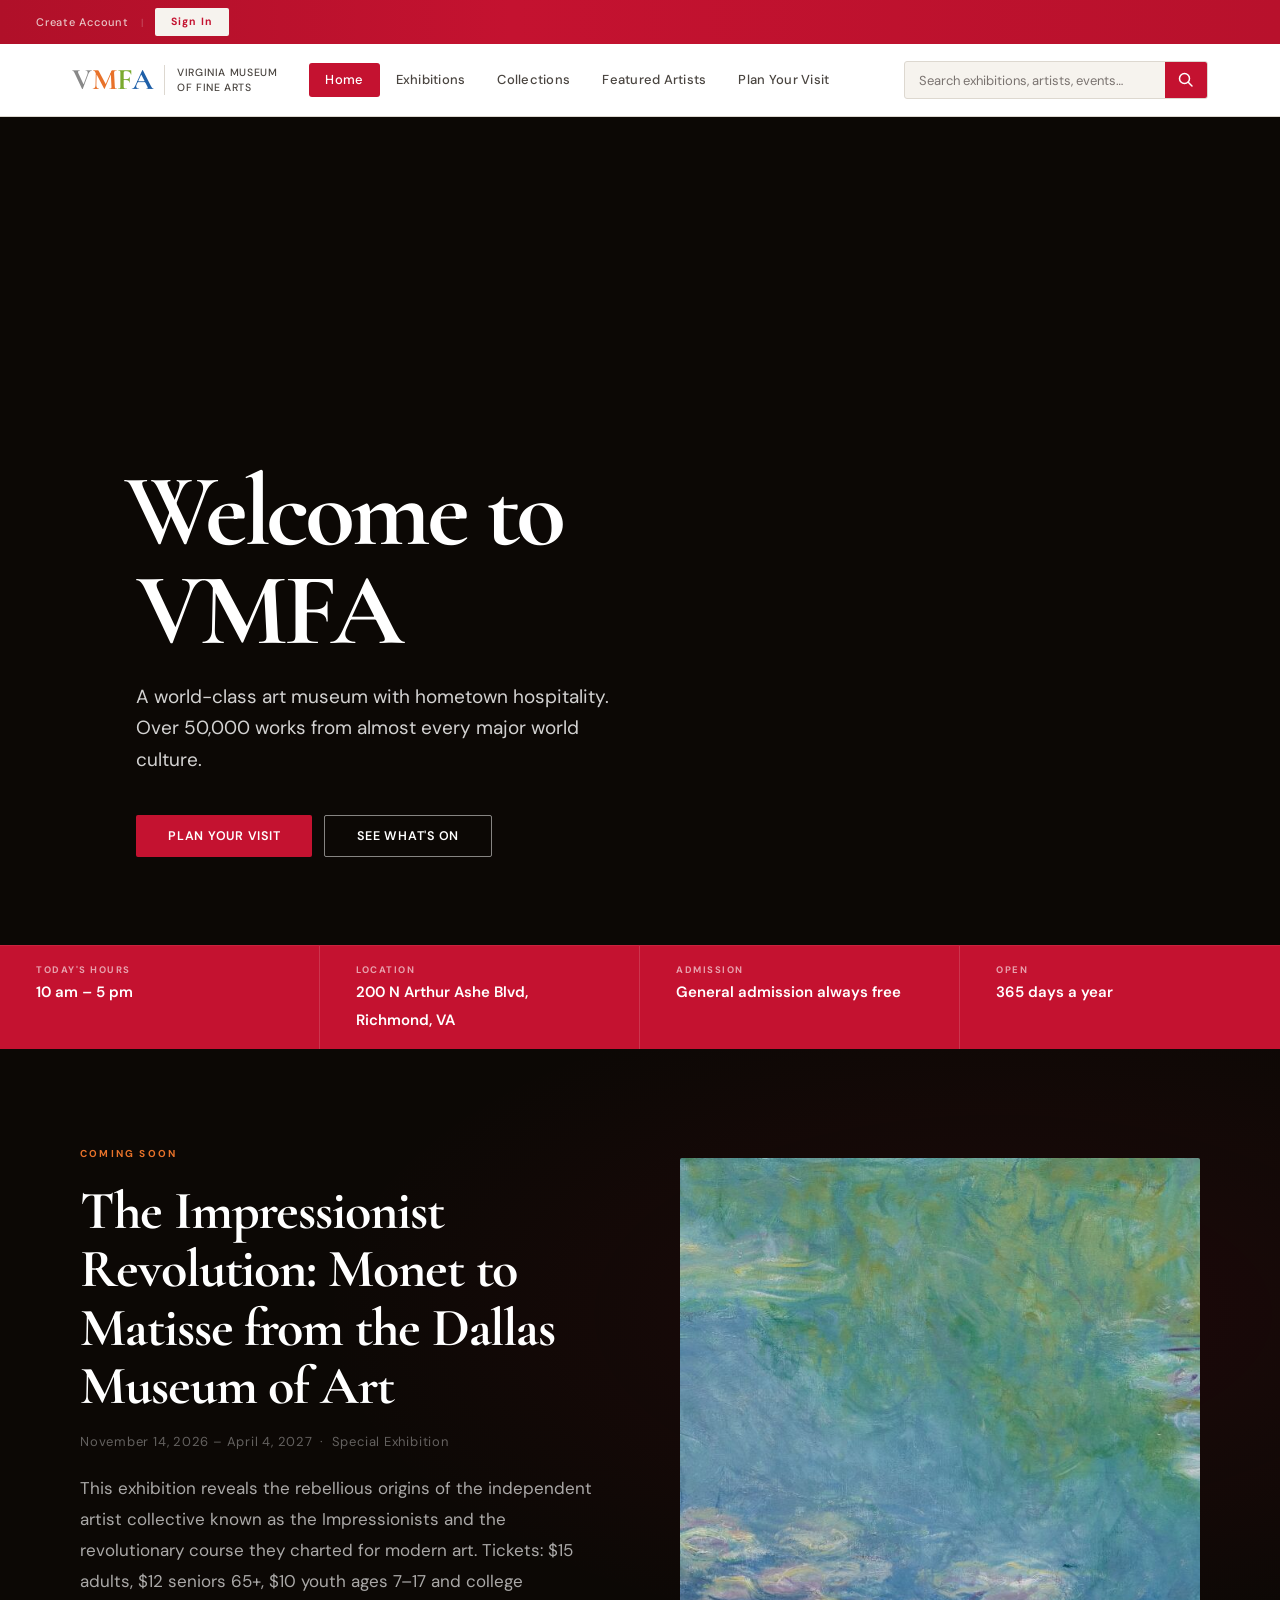
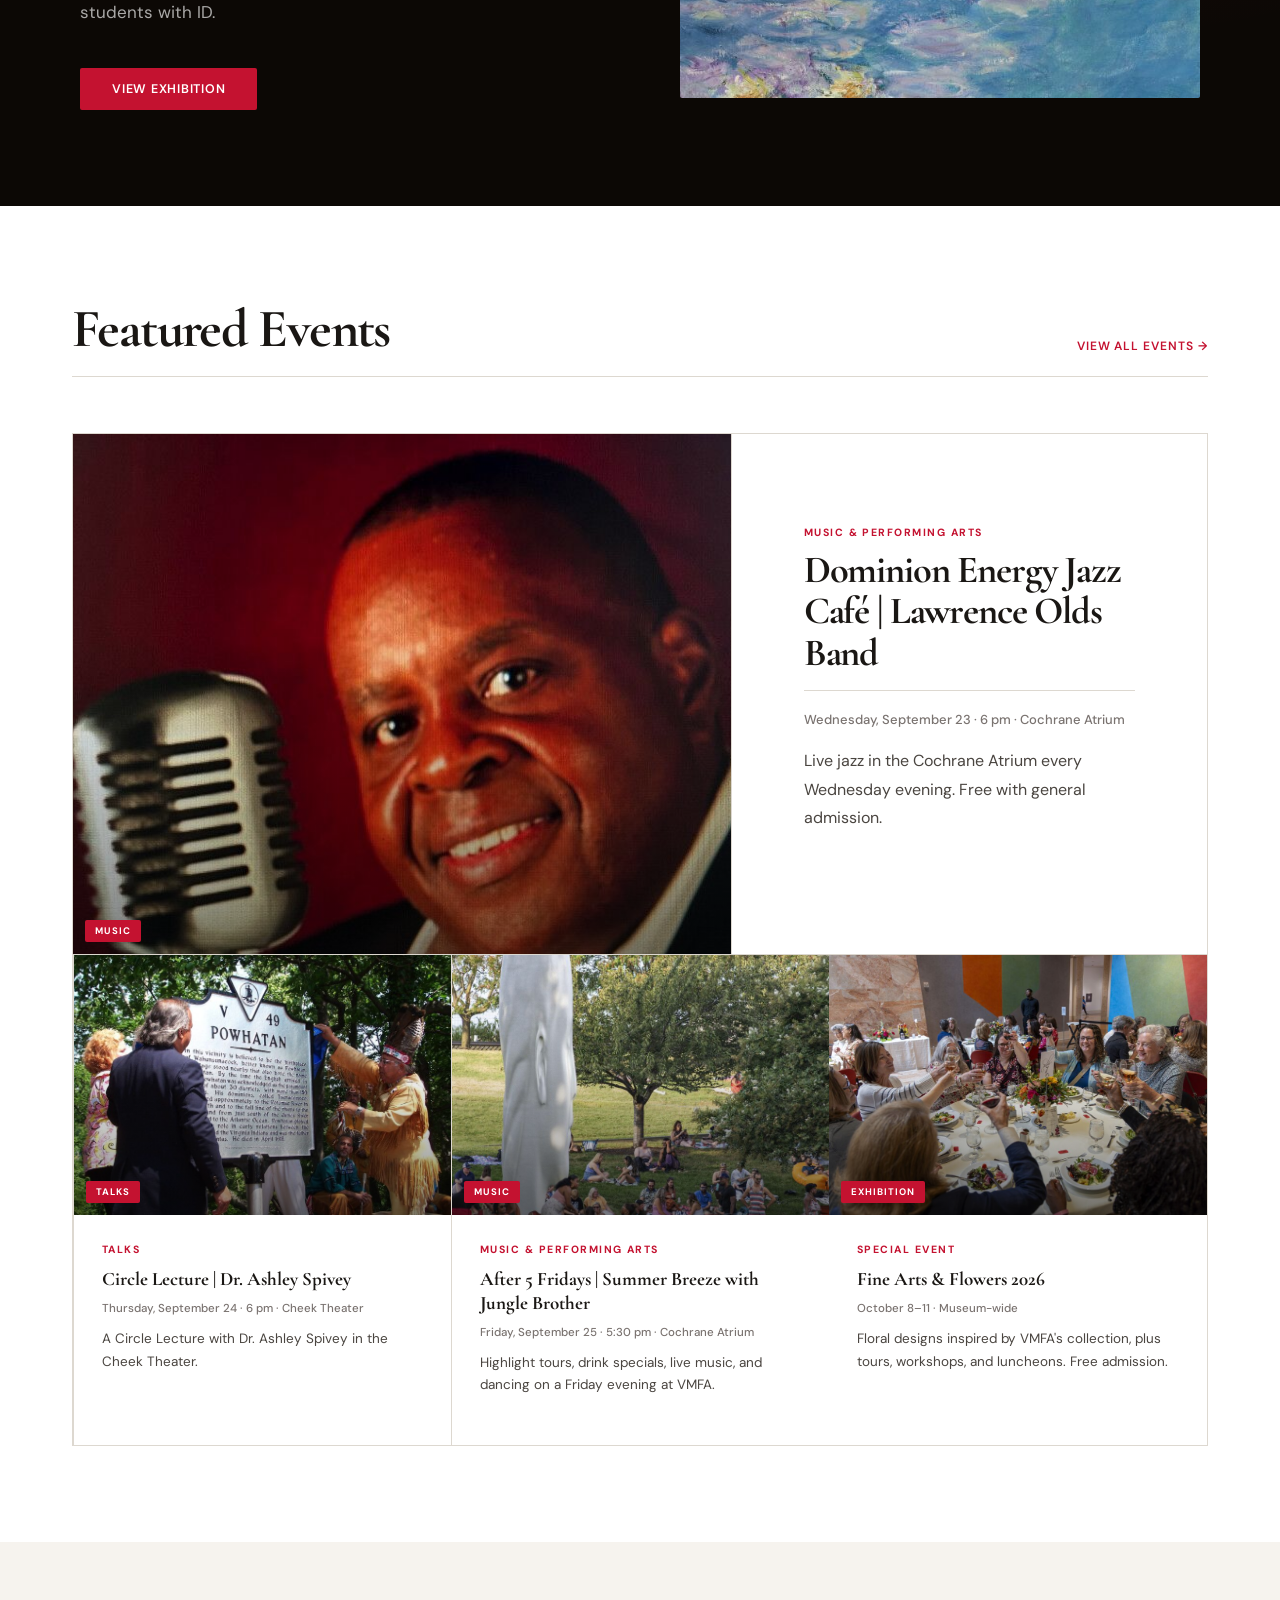
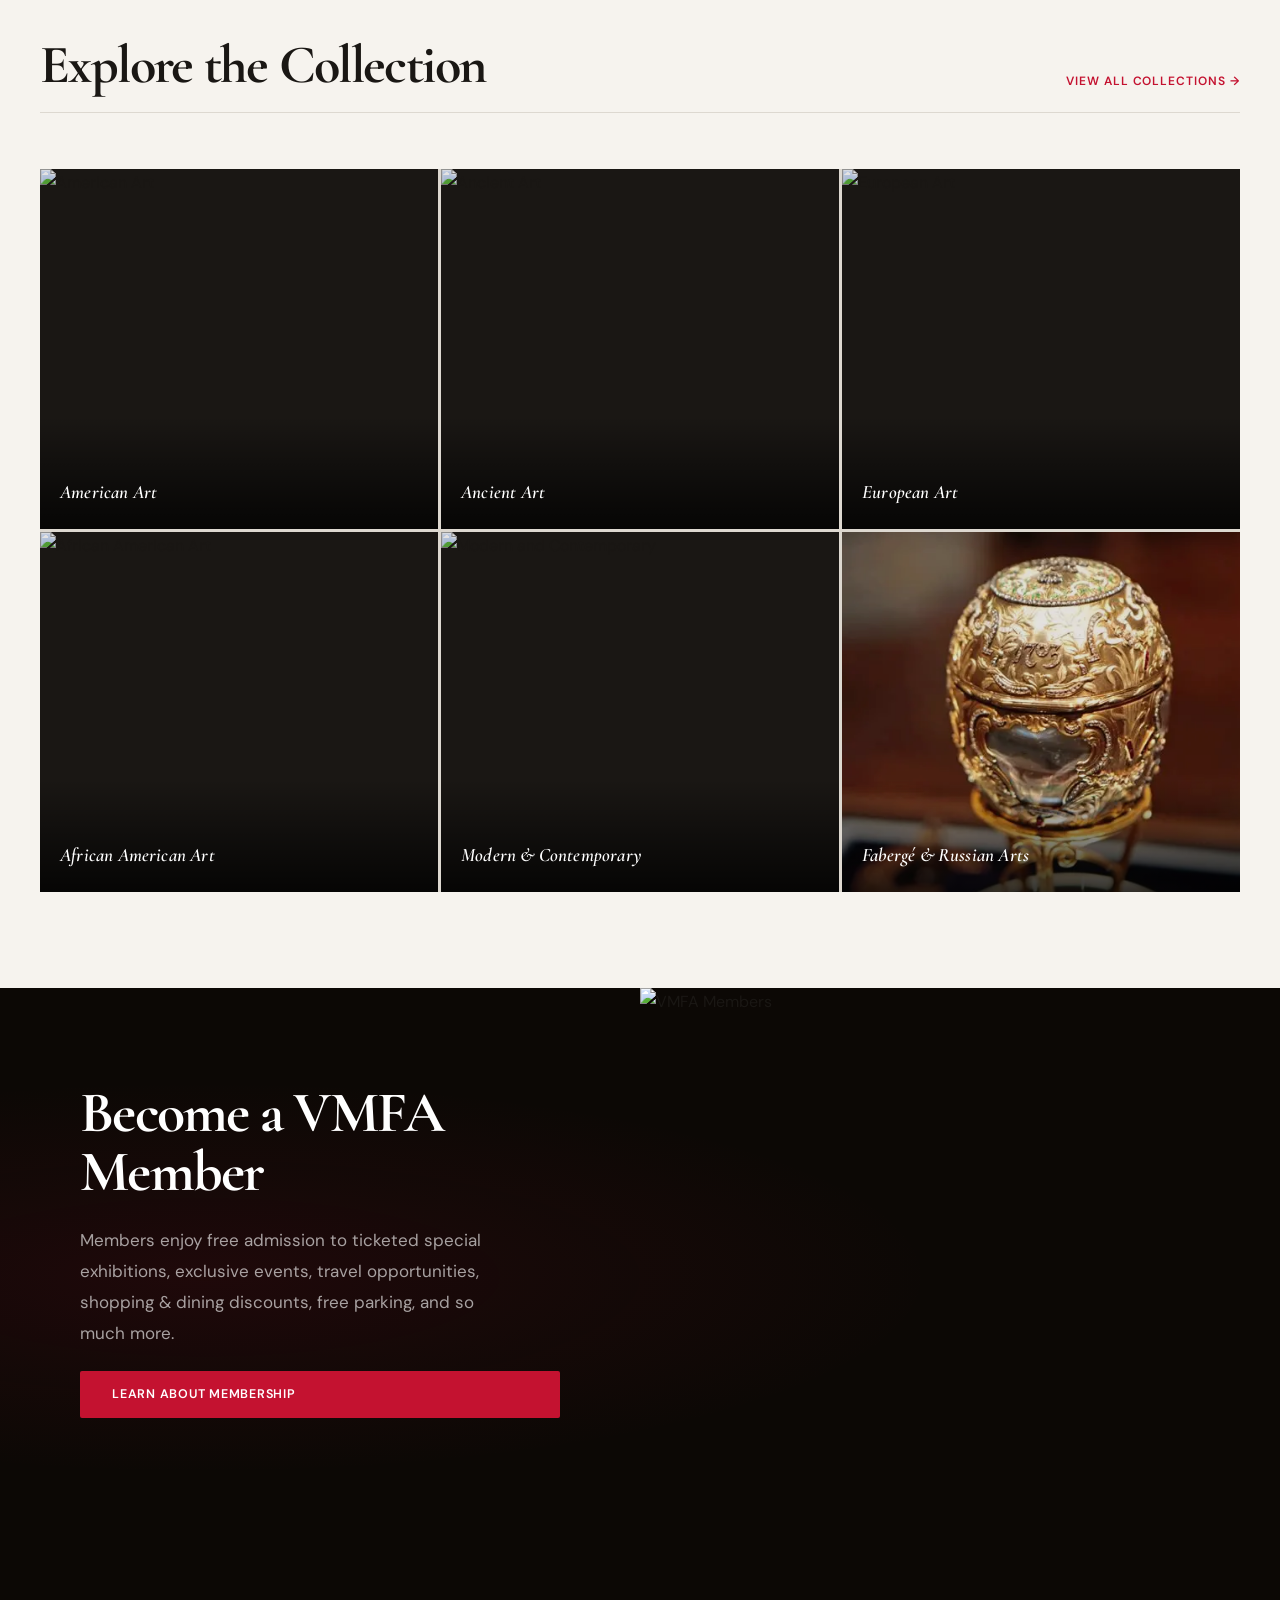
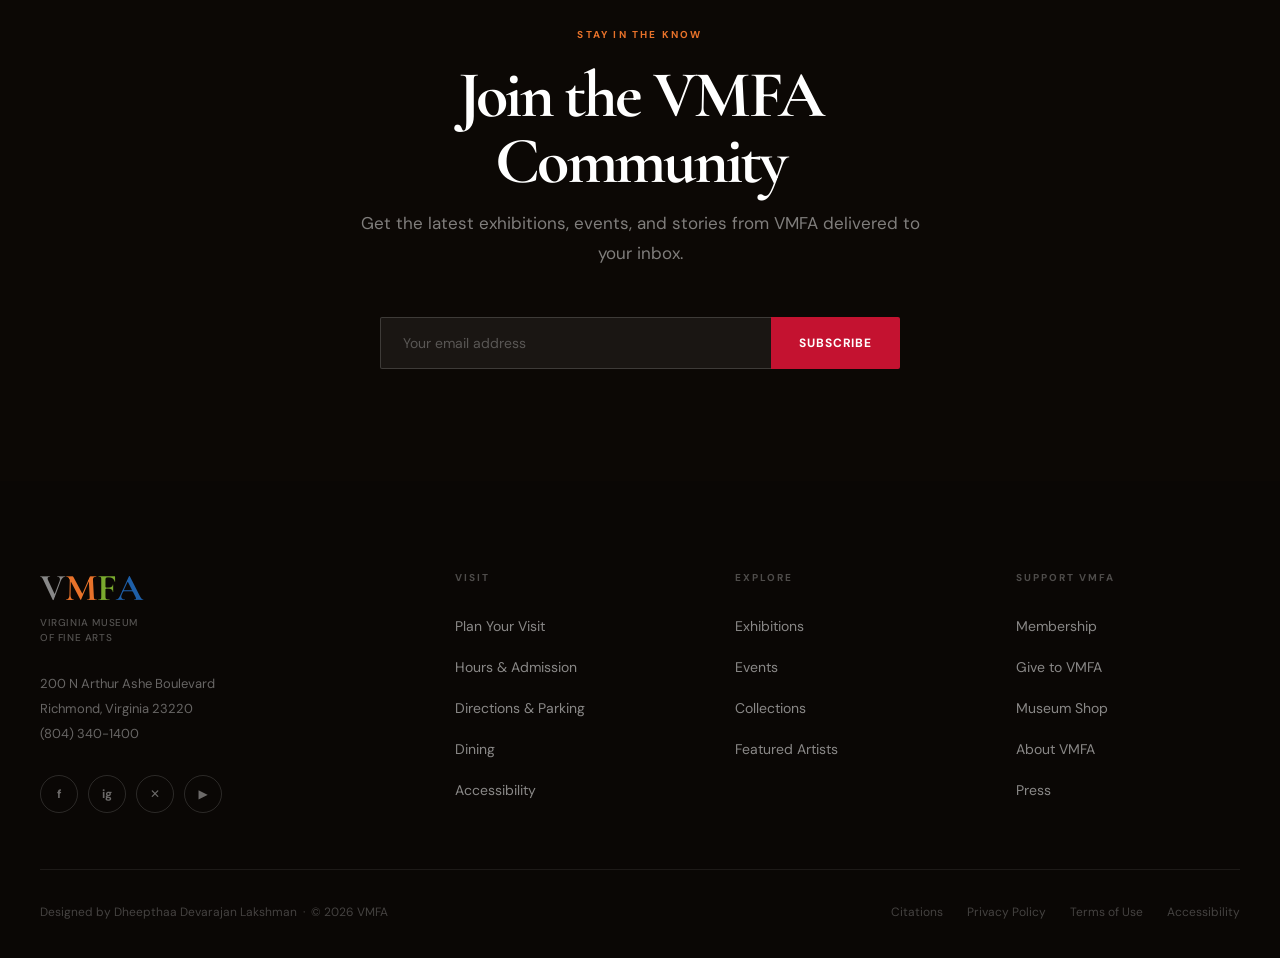
==== index.html @ ea3337c3 "website update" ====
<!DOCTYPE html>
<html lang="en">
<head>
  <meta charset="UTF-8" />
  <meta name="viewport" content="width=device-width, initial-scale=1.0" />
  <meta name="referrer" content="unsafe-url" />
  <title>Virginia Museum of Fine Arts</title>
  <link rel="stylesheet" href="styles.css" />
</head>
<body>

  <!-- UTILITY BAR -->
  <div class="util-bar" id="utilBar">
    <div class="util-bar-inner">
<div id="utilGuest">
        <a href="signup.html" class="util-link">Create Account</a>
        <span class="util-divider">|</span>
        <a href="login.html" class="util-link util-link-signin">Sign In</a>
      </div>
      <div id="utilMember" style="display:none;"></div>
    </div>
  </div>

  <!-- HEADER -->
  <header id="site-header">
    <div class="header-main">
      <a class="logo" href="#" onclick="showPage('home'); return false;">
        <div class="logo-letters">
          <span class="logo-v">V</span><span class="logo-m">M</span><span class="logo-f">F</span><span class="logo-a">A</span>
        </div>
        <div class="logo-name">Virginia Museum<br>of Fine Arts</div>
      </a>
      <nav>
        <ul>
          <li><a href="#" onclick="showPage('home'); return false;" data-page="home" class="active">Home</a></li>
          <li><a href="#" onclick="showPage('exhibitions'); return false;" data-page="exhibitions">Exhibitions</a></li>
          <li><a href="#" onclick="showPage('collection'); return false;" data-page="collection">Collections</a></li>
          <li><a href="#" onclick="showPage('artists'); return false;" data-page="artists">Featured Artists</a></li>
          <li><a href="#" onclick="showPage('visit'); return false;" data-page="visit">Plan Your Visit</a></li>
        </ul>
      </nav>
      <div class="header-search">
        <input type="text" id="headerSearchInput" placeholder="Search exhibitions, artists, events&hellip;" autocomplete="off" />
        <button type="button" id="searchBtn" aria-label="Search" onclick="headerSearch()">
          <svg width="16" height="16" viewBox="0 0 16 16" fill="none">
            <circle cx="6.5" cy="6.5" r="5" stroke="currentColor" stroke-width="1.5"/>
            <path d="M10.5 10.5L14 14" stroke="currentColor" stroke-width="1.5" stroke-linecap="round"/>
          </svg>
        </button>
      </div>
      <button class="mobile-menu-btn" id="menuBtn">&#9776;</button>
    </div>
  </header>

  <!-- Mobile Nav -->
  <div class="mobile-nav" id="mobileNav">
    <button class="mobile-close" id="menuClose">&#10005;</button>
    <div class="mobile-nav-search">
      <input type="text" id="mobileNavSearchInput" placeholder="Search VMFA&hellip;" autocomplete="off" />
      <button type="button" aria-label="Search" onclick="mobileNavSearch()">
        <svg width="16" height="16" viewBox="0 0 16 16" fill="none">
          <circle cx="6.5" cy="6.5" r="5" stroke="currentColor" stroke-width="1.5"/>
          <path d="M10.5 10.5L14 14" stroke="currentColor" stroke-width="1.5" stroke-linecap="round"/>
        </svg>
      </button>
    </div>
    <ul>
      <li><a href="#" onclick="showPage('home'); closeMobileNav(); return false;">Home</a></li>
      <li><a href="#" onclick="showPage('exhibitions'); closeMobileNav(); return false;">Exhibitions</a></li>
      <li><a href="#" onclick="showPage('collection'); closeMobileNav(); return false;">Collections</a></li>
      <li><a href="#" onclick="showPage('artists'); closeMobileNav(); return false;">Featured Artists</a></li>
      <li><a href="#" onclick="showPage('visit'); closeMobileNav(); return false;">Plan Your Visit</a></li>
      <li id="mobileAuthItem">
        <a href="login.html">Sign In</a>
        &nbsp;&middot;&nbsp;
        <a href="signup.html">Create Account</a>
      </li>
    </ul>
  </div>

  <!-- Search Overlay -->
  <div class="search-overlay" id="searchOverlay">
    <div class="search-overlay-inner">
      <label>Search VMFA</label>
      <input type="text" id="searchInput" placeholder="Exhibitions, events, artists, hours&hellip;" autocomplete="off" />
      <div id="searchResults" class="search-results"></div>
      <button class="search-close" id="searchClose">&#10005;</button>
    </div>
  </div>

  <main>

    <!-- HOME PAGE -->
    <section class="page active" id="home">

      <div class="hero">
        <div class="hero-video-wrap">
          <video autoplay muted loop playsinline>
            <source src="VMFAFinalWebsiteLoop5mb.mp4" type="video/mp4" />
          </video>
        </div>
        <div class="hero-overlay"></div>
        <div class="hero-box">
          <h1>Welcome to VMFA</h1>
          <p>A world-class art museum with hometown hospitality. Over 50,000 works from almost every major world culture.</p>
          <div class="hero-btns">
            <button class="btn-red" onclick="showPage('visit')">Plan Your Visit</button>
            <button class="btn-outline" onclick="showPage('exhibitions')">See What's On</button>
          </div>
        </div>
      </div>

      <div class="info-bar">
        <div class="info-bar-item"><div><strong>Today's Hours</strong><span class="todays-hours-display">10 am – 5 pm</span></div></div>
        <div class="info-bar-item"><div><strong>Location</strong><span>200 N Arthur Ashe Blvd, Richmond, VA</span></div></div>
        <div class="info-bar-item"><div><strong>Admission</strong><span>General admission always free</span></div></div>
        <div class="info-bar-item"><div><strong>Open</strong><span>365 days a year</span></div></div>
      </div>

      <div class="current-exhibition">
        <div class="inner">
          <div>
            <div class="label">Coming Soon</div>
            <h2>The Impressionist Revolution: Monet to Matisse from the Dallas Museum of Art</h2>
            <p class="dates">November 14, 2026 &ndash; April 4, 2027 &nbsp;&middot;&nbsp; Special Exhibition</p>
            <p>This exhibition reveals the rebellious origins of the independent artist collective known as the Impressionists and the revolutionary course they charted for modern art. Tickets: $15 adults, $12 seniors 65+, $10 youth ages 7&ndash;17 and college students with ID.</p>
            <button class="btn-red" onclick="showPage('exhibitions')">View Exhibition</button>
          </div>
          <img src="images/impressionist-revolution.jpg" alt="The Impressionist Revolution Exhibition" />
        </div>
      </div>

      <div class="section">
        <div class="section-header">
          <h2>Featured Events</h2>
          <a href="#" class="see-all" onclick="showPageEvents(); return false;">View All Events &rarr;</a>
        </div>
        <div class="events-grid">
          <div class="event-card event-card--link" style="cursor:pointer;" onclick="openDetailPanel(this)"
            data-img="images/event-jazz-cafe.jpg"
            data-badge="upcoming" data-badge-label="Music"
            data-category="Music &amp; Performing Arts · Cochrane Atrium"
            data-title="Dominion Energy Jazz Caf&eacute; | Lawrence Olds Band"
            data-dates="Wednesday, September 23 · 6 pm · Cochrane Atrium"
            data-desc="Dominion Energy Jazz Café brings live jazz to the Cochrane Atrium every Wednesday at 6 pm. This week features the Lawrence Olds Band; Spell &amp; Co. performs on September 30. VMFA stays open until 9 pm on Wednesdays."
            data-ticket="✦ Free with General Admission">
            <div class="event-img" style="background-image: url('images/event-jazz-cafe.jpg'); background-size: cover; background-position: center;">
              <span class="event-img-label">Music</span>
            </div>
            <div class="event-body">
              <p class="event-category">Music &amp; Performing Arts</p>
              <h3>Dominion Energy Jazz Caf&eacute; | Lawrence Olds Band</h3>
              <p class="event-meta">Wednesday, September 23 &middot; 6 pm &middot; Cochrane Atrium</p>
              <p class="event-desc">Live jazz in the Cochrane Atrium every Wednesday evening. Free with general admission.</p>
            </div>
          </div>
          <div class="event-card event-card--link" style="cursor:pointer;" onclick="openDetailPanel(this)"
            data-img="images/event-circle-lecture.jpg"
            data-badge="upcoming" data-badge-label="Talks"
            data-category="Talks · Cheek Theater"
            data-title="Circle Lecture | Dr. Ashley Spivey"
            data-dates="Thursday, September 24 · 6 pm · Cheek Theater"
            data-desc="A Circle Lecture with Dr. Ashley Spivey in the Cheek Theater. See the VMFA calendar for registration details."
            data-ticket="✦ See vmfa.museum for details">
            <div class="event-img" style="background-image: url('images/event-circle-lecture.jpg'); background-size: cover; background-position: center;">
              <span class="event-img-label">Talks</span>
            </div>
            <div class="event-body">
              <p class="event-category">Talks</p>
              <h3>Circle Lecture | Dr. Ashley Spivey</h3>
              <p class="event-meta">Thursday, September 24 &middot; 6 pm &middot; Cheek Theater</p>
              <p class="event-desc">A Circle Lecture with Dr. Ashley Spivey in the Cheek Theater.</p>
            </div>
          </div>
          <div class="event-card event-card--link" style="cursor:pointer;" onclick="openDetailPanel(this)"
            data-img="images/event-after5.jpg"
            data-badge="upcoming" data-badge-label="Music"
            data-category="Music &amp; Performing Arts · Cochrane Atrium"
            data-title="After 5 Fridays | Summer Breeze with Jungle Brother"
            data-dates="Friday, September 25 · 5:30 pm · Cochrane Atrium"
            data-desc="VMFA's Friday evening series features highlight tours of the collection, drink specials, and an exciting lineup of live music, dancing, and more. This edition, Summer Breeze, features Jungle Brother. VMFA is open until 9 pm on Fridays."
            data-ticket="✦ Free with General Admission">
            <div class="event-img" style="background-image: url('images/event-after5.jpg'); background-size: cover; background-position: center;">
              <span class="event-img-label">Music</span>
            </div>
            <div class="event-body">
              <p class="event-category">Music &amp; Performing Arts</p>
              <h3>After 5 Fridays | Summer Breeze with Jungle Brother</h3>
              <p class="event-meta">Friday, September 25 &middot; 5:30 pm &middot; Cochrane Atrium</p>
              <p class="event-desc">Highlight tours, drink specials, live music, and dancing on a Friday evening at VMFA.</p>
            </div>
          </div>
          <div class="event-card event-card--link" style="cursor:pointer;" onclick="openDetailPanel(this)"
            data-img="images/fine-arts-flowers.jpg"
            data-badge="upcoming" data-badge-label="Exhibition"
            data-category="Special Event · Museum-wide"
            data-title="Fine Arts &amp; Flowers 2026"
            data-dates="October 8–11 · Museum-wide"
            data-desc="VMFA's biennial museum-wide exhibition of floral designs inspired by works in the permanent collection. Special events include guided tours, an Ikebana workshop, a Sip &amp; Snip floral workshop, a luncheon with fashion modeling, and a Fashion Salon and Mod Cocktail Party. Exhibition admission is free and no tickets are required."
            data-ticket="✦ Free Admission · No Tickets Required">
            <div class="event-img" style="background-image: url('images/fine-arts-flowers.jpg'); background-size: cover; background-position: center;">
              <span class="event-img-label">Exhibition</span>
            </div>
            <div class="event-body">
              <p class="event-category">Special Event</p>
              <h3>Fine Arts &amp; Flowers 2026</h3>
              <p class="event-meta">October 8&ndash;11 &middot; Museum-wide</p>
              <p class="event-desc">Floral designs inspired by VMFA's collection, plus tours, workshops, and luncheons. Free admission.</p>
            </div>
          </div>
        </div>
      </div>

      <!-- Explore Collection — tiles now route to collection page + category -->
      <div class="section-gray">
        <div class="inner">
          <div class="section-header">
            <h2>Explore the Collection</h2>
            <a href="#" class="see-all" onclick="showPage('collection'); return false;">View All Collections &rarr;</a>
          </div>
          <div class="collection-grid">
            <div class="collection-tile" onclick="showCollection('american')">
              <img src="https://www.vmfa.museum/img/f03c2da2-c435-4044-8645-556aa6dc5414/AM2018_9_v1_TF_201812_d_o4.jpg?fm=jpg&q=80&fit=max&w=500" alt="American Art" />
              <div class="tile-label">American Art</div>
            </div>
            <div class="collection-tile" onclick="showCollection('ancient')">
              <img src="https://www.vmfa.museum/img/4292c323-6962-47fa-b688-71b5bdc125e6/62_1_2_v2_TF_201609_o5.jpg?fm=jpg&q=80&fit=max&w=500" alt="Ancient Art" />
              <div class="tile-label">Ancient Art</div>
            </div>
            <div class="collection-tile" onclick="showCollection('european')">
              <img src="https://www.vmfa.museum/img/ee9a0e51-273c-4818-be6e-6c26ef88af71/62_31_v1_KW_200907_d_o4.jpg?fm=jpg&q=80&fit=max&w=500" alt="European Art" />
              <div class="tile-label">European Art</div>
            </div>
            <div class="collection-tile" onclick="showCollection('african-american')">
              <img src="https://www.vmfa.museum/img/fd885944-e883-4979-aa18-6a13266c2e5e/C_61_2013_v1_TF_201311_d_o41.jpg?fm=jpg&q=80&fit=max&w=500" alt="African American Art" />
              <div class="tile-label">African American Art</div>
            </div>
            <div class="collection-tile" onclick="showCollection('modern')">
              <img src="https://www.vmfa.museum/img/1b7be6c4-1d3f-48e3-b463-13755437aab4/2020_19_v1_TF_202009_d_o4.jpg?fm=jpg&q=80&fit=max&w=500" alt="Modern and Contemporary" />
              <div class="tile-label">Modern &amp; Contemporary</div>
            </div>
            <div class="collection-tile" onclick="showCollection('faberge')">
              <img src="images/faberge.jpg" alt="Faberge" />
              <div class="tile-label">Faberg&eacute; &amp; Russian Arts</div>
            </div>
          </div>
        </div>
      </div>

      <div class="member-cta">
        <div class="member-cta-text">
          <h2>Become a VMFA Member</h2>
          <p>Members enjoy free admission to ticketed special exhibitions, exclusive events, travel opportunities, shopping &amp; dining discounts, free parking, and so much more.</p>
          <a href="https://www.vmfa.museum/membership/" target="_blank" class="btn-red">Learn About Membership</a>
        </div>
        <div class="member-cta-img">
          <img src="https://www.vmfa.museum/img/58dfa840-0405-4775-8251-6c72c20bf9b4/E202405_SS_535_o53.jpg?fm=jpg&q=80&fit=max&w=700" alt="VMFA Members" />
        </div>
      </div>

    </section>

    <!-- EXHIBITIONS PAGE -->
    <section class="page" id="exhibitions">
      <div class="page-hero">
        <h1>Exhibitions &amp; Events</h1>
        <p>Discover world-class exhibitions and engaging public programs at VMFA.</p>
      </div>
      <div class="section">

        <!-- Main tab switcher: Exhibitions | Events -->
        <div class="main-tab-bar">
          <button class="main-tab active" id="tabExhibitions" onclick="showMainTab('exhibitions', this)">Exhibitions</button>
          <button class="main-tab" id="tabEvents" onclick="showMainTab('events', this)">Events</button>
        </div>

        <!-- EXHIBITIONS content -->
        <div id="exhibitionsContent">
          <div class="section-header"><h2>Current &amp; Upcoming Exhibitions</h2></div>
          <div class="filter-tabs">
            <button class="tab active" onclick="filterExhibitions('all', this)">All</button>
            <button class="tab" onclick="filterExhibitions('current', this)">Now On View</button>
            <button class="tab" onclick="filterExhibitions('upcoming', this)">Upcoming</button>
            <button class="tab" onclick="filterExhibitions('past', this)">Past</button>
          </div>

          <!-- View toggle: List | Calendar -->
          <div class="view-toggle-bar">
            <button class="vtb active" id="vtbList" onclick="setExhibitionView('list', this)">
              <svg width="14" height="12" viewBox="0 0 14 12" fill="none" aria-hidden="true"><rect y="0" width="14" height="2" rx="1" fill="currentColor"/><rect y="5" width="14" height="2" rx="1" fill="currentColor"/><rect y="10" width="14" height="2" rx="1" fill="currentColor"/></svg>
              List
            </button>
            <button class="vtb" id="vtbCalendar" onclick="setExhibitionView('calendar', this)">
              <svg width="14" height="14" viewBox="0 0 14 14" fill="none" aria-hidden="true"><rect x="1" y="2" width="12" height="11" rx="1.5" stroke="currentColor" stroke-width="1.4"/><path d="M1 5.5h12" stroke="currentColor" stroke-width="1.2"/><rect x="3.5" y="0.5" width="1.2" height="3" rx="0.6" fill="currentColor"/><rect x="9.3" y="0.5" width="1.2" height="3" rx="0.6" fill="currentColor"/><circle cx="4.5" cy="9" r="0.9" fill="currentColor"/><circle cx="7" cy="9" r="0.9" fill="currentColor"/><circle cx="9.5" cy="9" r="0.9" fill="currentColor"/></svg>
              Calendar
            </button>
          </div>

          <!-- Calendar toolbar: month navigation (hidden in list mode) -->
          <div class="cal-toolbar" id="calToolbar" style="display:none;">
            <button class="cal-arrow-btn" onclick="shiftCalMonth(-1)" aria-label="Previous month">&#8592;</button>
            <div class="cal-month-display">
              <span id="calMonthLabel"></span>
              <span class="cal-count" id="calCount"></span>
            </div>
            <button class="cal-arrow-btn" onclick="shiftCalMonth(1)" aria-label="Next month">&#8594;</button>
          </div>

          <!-- Month quick-select pills (hidden in list mode) -->
          <div class="cal-month-pills" id="calMonthPills" style="display:none;"></div>

          <div class="exhibitions-list" id="exhibitionsList">
            <article class="exhibit-row" data-status="current" onclick="openExhibitDetail(this)" style="cursor:pointer;"
              data-img="images/watercolor-society.jpg"
              data-badge="current"
              data-badge-label="Now On View"
              data-category="Special Exhibition · 21st-Century Art Gallery"
              data-title="47th Annual Exhibition of the Virginia Watercolor Society"
              data-dates="September 5, 2026 – November 1, 2026"
              data-desc="More than 100 watercolors by artists from across Virginia, selected for the Virginia Watercolor Society's 47th annual juried exhibition and on view in the 21st-Century Art Gallery."
              data-ticket="✦ Free with General Admission">
              <div class="exhibit-img-wrap">
                <img src="images/watercolor-society.jpg" alt="Virginia Watercolor Society Exhibition" />
                <span class="exhibit-badge current">Now On View</span>
              </div>
              <div class="exhibit-info">
                <p class="exhibit-category">Special Exhibition &middot; 21st-Century Art Gallery</p>
                <h3>47th Annual Exhibition of the Virginia Watercolor Society</h3>
                <p class="exhibit-dates">September 5, 2026 &ndash; November 1, 2026</p>
                <p class="exhibit-desc">More than 100 watercolors by artists from across Virginia.</p>
                <span class="ticket-note">&#10022; Free with General Admission</span>
              </div>
            </article>
            <article class="exhibit-row" data-status="current" onclick="openExhibitDetail(this)" style="cursor:pointer;"
              data-img="images/promise-and-peril.jpg"
              data-badge="current"
              data-badge-label="Now On View"
              data-category="Collection Exhibition · Photography Gallery"
              data-title="Promise and Peril: Recent Acquisitions in American Landscape Photography"
              data-dates="May 9, 2026 – November 15, 2026"
              data-desc="Recent acquisitions in American landscape photography, on view in the Photography Gallery. Free with general admission."
              data-ticket="✦ Free with General Admission">
              <div class="exhibit-img-wrap">
                <img src="images/promise-and-peril.jpg" alt="Promise and Peril" />
                <span class="exhibit-badge current">Now On View</span>
              </div>
              <div class="exhibit-info">
                <p class="exhibit-category">Collection Exhibition &middot; Photography Gallery</p>
                <h3>Promise and Peril: Recent Acquisitions in American Landscape Photography</h3>
                <p class="exhibit-dates">May 9, 2026 &ndash; November 15, 2026</p>
                <p class="exhibit-desc">Recent acquisitions in American landscape photography, on view in the Photography Gallery.</p>
                <span class="ticket-note">&#10022; Free with General Admission</span>
              </div>
            </article>
            <article class="exhibit-row" data-status="current" onclick="openExhibitDetail(this)" style="cursor:pointer;"
              data-img="images/painted-on-paper.jpg"
              data-badge="current"
              data-badge-label="Now On View"
              data-category="Collection Exhibition · Mary Ann Frable Works on Paper Gallery"
              data-title="Painted on Paper: American Watercolors from the Permanent Collection"
              data-dates="August 15, 2026 – February 15, 2027"
              data-desc="Highlights of American watercolor from VMFA's permanent collection, on view in the Mary Ann Frable Works on Paper Gallery. Free with general admission."
              data-ticket="✦ Free with General Admission">
              <div class="exhibit-img-wrap">
                <img src="images/painted-on-paper.jpg" alt="Painted on Paper" />
                <span class="exhibit-badge current">Now On View</span>
              </div>
              <div class="exhibit-info">
                <p class="exhibit-category">Collection Exhibition &middot; Mary Ann Frable Works on Paper Gallery</p>
                <h3>Painted on Paper: American Watercolors from the Permanent Collection</h3>
                <p class="exhibit-dates">August 15, 2026 &ndash; February 15, 2027</p>
                <p class="exhibit-desc">Highlights of American watercolor from VMFA's permanent collection.</p>
                <span class="ticket-note">&#10022; Free with General Admission</span>
              </div>
            </article>
            <article class="exhibit-row" data-status="current" onclick="openExhibitDetail(this)" style="cursor:pointer;"
              data-img="images/monet.jpg"
              data-badge="current"
              data-badge-label="Now On View"
              data-category="Permanent Collection · Mellon Galleries"
              data-title="Monet &amp; the Impressionists: French Masterworks"
              data-dates="Ongoing · Paul and Rachel Mellon Collection"
              data-desc="VMFA houses one of the finest collections of Impressionist paintings in the American South, including landmark works by Claude Monet, Edgar Degas, Pierre-Auguste Renoir, and Mary Cassatt. The Mellon Collection traces the movement from its origins in 1860s Paris to its full flowering in the 1880s and 90s, with particular depth in Monet's serial landscapes and Degas's intimate studies of movement."
              data-ticket="✦ Free with General Admission">
              <div class="exhibit-img-wrap">
                <img src="images/monet.jpg" alt="Monet" />
                <span class="exhibit-badge current">Now On View</span>
              </div>
              <div class="exhibit-info">
                <p class="exhibit-category">Permanent Collection &middot; Mellon Galleries</p>
                <h3>Monet &amp; the Impressionists: French Masterworks</h3>
                <p class="exhibit-dates">Ongoing &middot; Paul and Rachel Mellon Collection</p>
                <p class="exhibit-desc">VMFA houses one of the finest collections of Impressionist paintings in the American South, including landmark works by Claude Monet, Edgar Degas, Pierre-Auguste Renoir, and Mary Cassatt.</p>
                <span class="ticket-note">&#10022; Free with General Admission</span>
              </div>
            </article>
            <article class="exhibit-row" data-status="upcoming" onclick="openExhibitDetail(this)" style="cursor:pointer;"
              data-img="images/fine-arts-flowers.jpg"
              data-badge="upcoming"
              data-badge-label="Upcoming"
              data-category="Special Exhibition · Museum-wide"
              data-title="Fine Arts &amp; Flowers 2026"
              data-dates="October 8, 2026 – October 11, 2026"
              data-desc="VMFA's biennial, museum-wide exhibition of spectacular floral designs inspired by works of art in the permanent collection, created by designers from the Garden Club of Virginia, the Virginia Federation of Garden Clubs, and Ikebana of Richmond. The festivities begin with an Opening Preview Gala on October 7, and special events include talks by renowned speakers, luncheons, guided tours, floral workshops, a fashion show featuring designs by VCUarts fashion students, and children's activities."
              data-ticket="✦ Free Admission · No Tickets Required">
              <div class="exhibit-img-wrap">
                <img src="images/fine-arts-flowers.jpg" alt="Fine Arts &amp; Flowers" />
                <span class="exhibit-badge upcoming">Upcoming</span>
              </div>
              <div class="exhibit-info">
                <p class="exhibit-category">Special Exhibition &middot; Museum-wide</p>
                <h3>Fine Arts &amp; Flowers 2026</h3>
                <p class="exhibit-dates">October 8, 2026 &ndash; October 11, 2026</p>
                <p class="exhibit-desc">A biennial museum-wide exhibition of floral designs inspired by works of art in VMFA's permanent collection.</p>
                <span class="ticket-note">&#10022; Free Admission &middot; No Tickets Required</span>
              </div>
            </article>
            <article class="exhibit-row" data-status="upcoming" onclick="openExhibitDetail(this)" style="cursor:pointer;"
              data-img="images/impressionist-revolution.jpg"
              data-badge="upcoming"
              data-badge-label="Upcoming"
              data-category="Special Exhibition"
              data-title="The Impressionist Revolution: Monet to Matisse from the Dallas Museum of Art"
              data-dates="November 14, 2026 – April 4, 2027"
              data-desc="Organized with the Dallas Museum of Art, this exhibition reveals the rebellious origins of the independent artist collective known as the Impressionists and the revolutionary course they charted for modern art, from Monet to Matisse. The run has been extended through April 4, 2027."
              data-ticket="✦ Ticketed Exhibition – Members Free">
              <div class="exhibit-img-wrap">
                <img src="images/impressionist-revolution.jpg" alt="The Impressionist Revolution" />
                <span class="exhibit-badge upcoming">Upcoming</span>
              </div>
              <div class="exhibit-info">
                <p class="exhibit-category">Special Exhibition</p>
                <h3>The Impressionist Revolution: Monet to Matisse from the Dallas Museum of Art</h3>
                <p class="exhibit-dates">November 14, 2026 &ndash; April 4, 2027</p>
                <p class="exhibit-desc">The rebellious origins of the Impressionists and the revolutionary course they charted for modern art.</p>
                <span class="ticket-note">&#10022; Ticketed Exhibition - Members Free</span>
              </div>
            </article>
            <article class="exhibit-row" data-status="upcoming" onclick="openExhibitDetail(this)" style="cursor:pointer;"
              data-img="images/french-photography.jpg"
              data-badge="upcoming"
              data-badge-label="Upcoming"
              data-category="Collection Exhibition · Photography Gallery"
              data-title="French Photography in the Age of Impressionism"
              data-dates="Opening November 21, 2026"
              data-desc="An exhibition of French photography from the age of Impressionism, opening in the Photography Gallery. Free with general admission."
              data-ticket="✦ Free with General Admission">
              <div class="exhibit-img-wrap">
                <img src="images/french-photography.jpg" alt="French Photography in the Age of Impressionism" />
                <span class="exhibit-badge upcoming">Upcoming</span>
              </div>
              <div class="exhibit-info">
                <p class="exhibit-category">Collection Exhibition &middot; Photography Gallery</p>
                <h3>French Photography in the Age of Impressionism</h3>
                <p class="exhibit-dates">Opening November 21, 2026</p>
                <p class="exhibit-desc">French photography from the age of Impressionism, opening in the Photography Gallery.</p>
                <span class="ticket-note">&#10022; Free with General Admission</span>
              </div>
            </article>
            <article class="exhibit-row" data-status="past" onclick="openExhibitDetail(this)" style="cursor:pointer;"
              data-img="images/mughals.jpg"
              data-badge="past"
              data-badge-label="Closed"
              data-category="Special Exhibition · Altria Group Gallery &amp; NewMarket Gallery"
              data-title="India's Great Mughals: Art, Power, and Opulence"
              data-dates="May 9, 2026 – September 7, 2026"
              data-desc="Drawing on rarely seen manuscripts, jewels, textiles, and paintings from the Mughal dynasty and organized by the Victoria and Albert Museum, this exhibition brought together 200 sumptuous objects — intricate paintings and manuscripts, lavish textiles, architectural elements, metalwork, furniture, arms and armor, and dazzling precious stones. Due to popular demand, the run was extended through Labor Day."
              data-ticket="This exhibition has closed.">
              <div class="exhibit-img-wrap">
                <img src="images/mughals.jpg" alt="India's Great Mughals" />
                <span class="exhibit-badge past">Closed</span>
              </div>
              <div class="exhibit-info">
                <p class="exhibit-category">Special Exhibition &middot; Altria Group Gallery &amp; NewMarket Gallery</p>
                <h3>India's Great Mughals: Art, Power, and Opulence</h3>
                <p class="exhibit-dates">May 9, 2026 &ndash; September 7, 2026</p>
                <p class="exhibit-desc">200 sumptuous objects from the Mughal dynasty, including manuscripts, jewels, textiles, and paintings, organized by the Victoria and Albert Museum.</p>
                <span class="ticket-note">This exhibition has closed.</span>
              </div>
            </article>
            <article class="exhibit-row" data-status="past" onclick="openExhibitDetail(this)" style="cursor:pointer;"
              data-img="images/kaphar-stearns.jpg"
              data-badge="past"
              data-badge-label="Closed"
              data-category="Special Exhibition · VA250"
              data-title="Titus Kaphar and Junius Brutus Stearns: Pictures More Famous than the Truth"
              data-dates="February 14, 2026 – July 26, 2026"
              data-desc="Presented as part of VMFA's commemoration of Virginia's 250th anniversary of the American Revolution (VA250), this free exhibition paired contemporary artist Titus Kaphar with 19th-century painter Junius Brutus Stearns to examine how images of the nation's founding shape our understanding of American history."
              data-ticket="This exhibition has closed.">
              <div class="exhibit-img-wrap">
                <img src="images/kaphar-stearns.jpg" alt="Titus Kaphar and Junius Brutus Stearns Exhibition" />
                <span class="exhibit-badge past">Closed</span>
              </div>
              <div class="exhibit-info">
                <p class="exhibit-category">Special Exhibition &middot; VA250</p>
                <h3>Titus Kaphar and Junius Brutus Stearns: Pictures More Famous than the Truth</h3>
                <p class="exhibit-dates">February 14, 2026 &ndash; July 26, 2026</p>
                <p class="exhibit-desc">A free VA250 exhibition pairing contemporary artist Titus Kaphar with 19th-century painter Junius Brutus Stearns to explore how images of the nation's founding shape our understanding of history.</p>
                <span class="ticket-note">This exhibition has closed.</span>
              </div>
            </article>
            <article class="exhibit-row" data-status="past" onclick="openExhibitDetail(this)" style="cursor:pointer;"
              data-img="images/giants.jpg"
              data-badge="past"
              data-badge-label="Closed"
              data-category="Special Exhibition · Altria Group Gallery"
              data-title="Giants: Art from the Dean Collection of Swizz Beatz and Alicia Keys"
              data-dates="November 22, 2025 – March 1, 2026"
              data-desc="Celebrating Black artistic excellence across generations, this landmark exhibition brought together over 130 works by Jean-Michel Basquiat, Kerry James Marshall, Amy Sherald, Derrick Adams, and Kehinde Wiley. Drawn from the personal collection of music icons Swizz Beatz and Alicia Keys, the exhibition traced five decades of boundary-pushing art that challenged, inspired, and redefined cultural narratives."
              data-ticket="This exhibition has closed.">
              <div class="exhibit-img-wrap">
                <img src="images/giants.jpg" alt="Giants Exhibition" />
                <span class="exhibit-badge past">Closed</span>
              </div>
              <div class="exhibit-info">
                <p class="exhibit-category">Special Exhibition &middot; Altria Group Gallery</p>
                <h3>Giants: Art from the Dean Collection of Swizz Beatz and Alicia Keys</h3>
                <p class="exhibit-dates">November 22, 2025 &ndash; March 1, 2026</p>
                <p class="exhibit-desc">Celebrating Black artistic excellence across generations, this landmark exhibition featured over 130 works by Jean-Michel Basquiat, Kerry James Marshall, Amy Sherald, Derrick Adams, and Kehinde Wiley.</p>
                <span class="ticket-note">This exhibition has closed.</span>
              </div>
            </article>
          </div>

          <!-- Calendar view — populated by JS -->
          <div id="calView" class="cal-view" style="display:none;"></div>

        </div>

        <!-- EVENTS content (hidden until Events tab clicked) -->
        <div id="eventsContent" style="display:none;">
          <div class="section-header"><h2>Upcoming Events</h2></div>
          <div class="events-grid">
          <div class="event-card event-card--link" style="cursor:pointer;" onclick="openDetailPanel(this)"
            data-img="images/event-jazz-cafe.jpg"
            data-badge="upcoming" data-badge-label="Music"
            data-category="Music &amp; Performing Arts · Cochrane Atrium"
            data-title="Dominion Energy Jazz Caf&eacute; | Lawrence Olds Band"
            data-dates="Wednesday, September 23 · 6 pm · Cochrane Atrium"
            data-desc="Dominion Energy Jazz Café brings live jazz to the Cochrane Atrium every Wednesday at 6 pm. This week features the Lawrence Olds Band; Spell &amp; Co. performs on September 30. VMFA stays open until 9 pm on Wednesdays."
            data-ticket="✦ Free with General Admission">
            <div class="event-img" style="background-image: url('images/event-jazz-cafe.jpg'); background-size: cover; background-position: center;">
              <span class="event-img-label">Music</span>
            </div>
            <div class="event-body">
              <p class="event-category">Music &amp; Performing Arts</p>
              <h3>Dominion Energy Jazz Caf&eacute; | Lawrence Olds Band</h3>
              <p class="event-meta">Wednesday, September 23 &middot; 6 pm &middot; Cochrane Atrium</p>
              <p class="event-desc">Live jazz in the Cochrane Atrium every Wednesday evening. Free with general admission.</p>
            </div>
          </div>
          <div class="event-card event-card--link" style="cursor:pointer;" onclick="openDetailPanel(this)"
            data-img="images/event-circle-lecture.jpg"
            data-badge="upcoming" data-badge-label="Talks"
            data-category="Talks · Cheek Theater"
            data-title="Circle Lecture | Dr. Ashley Spivey"
            data-dates="Thursday, September 24 · 6 pm · Cheek Theater"
            data-desc="A Circle Lecture with Dr. Ashley Spivey in the Cheek Theater. See the VMFA calendar for registration details."
            data-ticket="✦ See vmfa.museum for details">
            <div class="event-img" style="background-image: url('images/event-circle-lecture.jpg'); background-size: cover; background-position: center;">
              <span class="event-img-label">Talks</span>
            </div>
            <div class="event-body">
              <p class="event-category">Talks</p>
              <h3>Circle Lecture | Dr. Ashley Spivey</h3>
              <p class="event-meta">Thursday, September 24 &middot; 6 pm &middot; Cheek Theater</p>
              <p class="event-desc">A Circle Lecture with Dr. Ashley Spivey in the Cheek Theater.</p>
            </div>
          </div>
          <div class="event-card event-card--link" style="cursor:pointer;" onclick="openDetailPanel(this)"
            data-img="images/event-after5.jpg"
            data-badge="upcoming" data-badge-label="Music"
            data-category="Music &amp; Performing Arts · Cochrane Atrium"
            data-title="After 5 Fridays | Summer Breeze with Jungle Brother"
            data-dates="Friday, September 25 · 5:30 pm · Cochrane Atrium"
            data-desc="VMFA's Friday evening series features highlight tours of the collection, drink specials, and an exciting lineup of live music, dancing, and more. This edition, Summer Breeze, features Jungle Brother. VMFA is open until 9 pm on Fridays."
            data-ticket="✦ Free with General Admission">
            <div class="event-img" style="background-image: url('images/event-after5.jpg'); background-size: cover; background-position: center;">
              <span class="event-img-label">Music</span>
            </div>
            <div class="event-body">
              <p class="event-category">Music &amp; Performing Arts</p>
              <h3>After 5 Fridays | Summer Breeze with Jungle Brother</h3>
              <p class="event-meta">Friday, September 25 &middot; 5:30 pm &middot; Cochrane Atrium</p>
              <p class="event-desc">Highlight tours, drink specials, live music, and dancing on a Friday evening at VMFA.</p>
            </div>
          </div>
          <div class="event-card event-card--link" style="cursor:pointer;" onclick="openDetailPanel(this)"
            data-img="images/event-art-of-wine.jpg"
            data-badge="upcoming" data-badge-label="Shop &amp; Dine"
            data-category="Shop &amp; Dine · Cochrane Atrium"
            data-title="Art of Wine | Ros&eacute;, Bubbles &amp; Oysters"
            data-dates="Friday, September 25 · 5:30 pm · Cochrane Atrium"
            data-desc="An Art of Wine evening in the Cochrane Atrium featuring ros&eacute;, bubbles, and oysters. See the VMFA calendar for tickets and details."
            data-ticket="✦ See vmfa.museum for details">
            <div class="event-img" style="background-image: url('images/event-art-of-wine.jpg'); background-size: cover; background-position: center;">
              <span class="event-img-label">Shop &amp; Dine</span>
            </div>
            <div class="event-body">
              <p class="event-category">Shop &amp; Dine</p>
              <h3>Art of Wine | Ros&eacute;, Bubbles &amp; Oysters</h3>
              <p class="event-meta">Friday, September 25 &middot; 5:30 pm &middot; Cochrane Atrium</p>
              <p class="event-desc">An evening of ros&eacute;, bubbles, and oysters in the Cochrane Atrium.</p>
            </div>
          </div>
          <div class="event-card event-card--link" style="cursor:pointer;" onclick="openDetailPanel(this)"
            data-img="images/event-terrains-talk.jpg"
            data-badge="upcoming" data-badge-label="Talks"
            data-category="Talks · Cheek Theater"
            data-title="Talk | Terrains and Galaxies of Abstraction"
            data-dates="Thursday, October 1 · 6 pm · Cheek Theater"
            data-desc="A talk in the Cheek Theater. See the VMFA calendar for details."
            data-ticket="✦ See vmfa.museum for details">
            <div class="event-img" style="background-image: url('images/event-terrains-talk.jpg'); background-size: cover; background-position: center;">
              <span class="event-img-label">Talks</span>
            </div>
            <div class="event-body">
              <p class="event-category">Talks</p>
              <h3>Talk | Terrains and Galaxies of Abstraction</h3>
              <p class="event-meta">Thursday, October 1 &middot; 6 pm &middot; Cheek Theater</p>
              <p class="event-desc">A talk in the Cheek Theater.</p>
            </div>
          </div>
          <div class="event-card event-card--link" style="cursor:pointer;" onclick="openDetailPanel(this)"
            data-img="images/gala-preview.jpg"
            data-badge="upcoming" data-badge-label="Gala"
            data-category="Social · Fine Arts &amp; Flowers"
            data-title="Fine Arts &amp; Flowers | Opening Gala Preview"
            data-dates="Wednesday, October 7 · 6:30 pm · Museum-wide"
            data-desc="Kick off Fine Arts &amp; Flowers 2026 with an Opening Gala Preview the evening before the exhibition opens to the public. Gala and special event tickets are available at vmfa.museum."
            data-ticket="✦ Gala Tickets Available at vmfa.museum">
            <div class="event-img" style="background-image: url('images/gala-preview.jpg'); background-size: cover; background-position: center;">
              <span class="event-img-label">Gala</span>
            </div>
            <div class="event-body">
              <p class="event-category">Social</p>
              <h3>Fine Arts &amp; Flowers | Opening Gala Preview</h3>
              <p class="event-meta">Wednesday, October 7 &middot; 6:30 pm &middot; Museum-wide</p>
              <p class="event-desc">An evening preview the night before Fine Arts &amp; Flowers opens.</p>
            </div>
          </div>
          <div class="event-card event-card--link" style="cursor:pointer;" onclick="openDetailPanel(this)"
            data-img="images/fine-arts-flowers.jpg"
            data-badge="upcoming" data-badge-label="Exhibition"
            data-category="Special Event · Museum-wide"
            data-title="Fine Arts &amp; Flowers 2026"
            data-dates="October 8–11 · Museum-wide"
            data-desc="VMFA's biennial museum-wide exhibition of floral designs inspired by works in the permanent collection. Special events include guided tours, an Ikebana workshop, a Sip &amp; Snip floral workshop, a luncheon with fashion modeling, and a Fashion Salon and Mod Cocktail Party. Exhibition admission is free and no tickets are required."
            data-ticket="✦ Free Admission · No Tickets Required">
            <div class="event-img" style="background-image: url('images/fine-arts-flowers.jpg'); background-size: cover; background-position: center;">
              <span class="event-img-label">Exhibition</span>
            </div>
            <div class="event-body">
              <p class="event-category">Special Event</p>
              <h3>Fine Arts &amp; Flowers 2026</h3>
              <p class="event-meta">October 8&ndash;11 &middot; Museum-wide</p>
              <p class="event-desc">Floral designs inspired by VMFA's collection, plus tours, workshops, and luncheons. Free admission.</p>
            </div>
          </div>
          </div>
        </div>

      </div>
    </section>

    <!-- ============================================================
         COLLECTION PAGE
         ============================================================ -->
    <section class="page" id="collection">

      <!-- Page hero -->
      <div class="page-hero">
        <h1>The Collection</h1>
        <p>Over 50,000 works spanning almost every major world culture, from ancient civilizations to the present day.</p>
      </div>

      <!-- Category nav pills -->
      <div class="collection-nav">
        <button class="col-tab active" onclick="showCollection('american', this)">American Art</button>
        <button class="col-tab" onclick="showCollection('ancient', this)">Ancient Art</button>
        <button class="col-tab" onclick="showCollection('european', this)">European Art</button>
        <button class="col-tab" onclick="showCollection('african-american', this)">African American Art</button>
        <button class="col-tab" onclick="showCollection('modern', this)">Modern &amp; Contemporary</button>
        <button class="col-tab" onclick="showCollection('faberge', this)">Faberg&eacute; &amp; Russian Arts</button>
      </div>

      <!-- ── AMERICAN ART ── -->
      <div class="col-section active" id="col-american">
        <div class="col-hero" style="background-image: url('https://www.vmfa.museum/img/f03c2da2-c435-4044-8645-556aa6dc5414/AM2018_9_v1_TF_201812_d_o4.jpg?fm=jpg&q=80&fit=max&w=1400');">
          <div class="col-hero-overlay"></div>
          <div class="col-hero-text">
            <p class="col-hero-eyebrow">Collection Area</p>
            <h2>American Art</h2>
            <p>From colonial portraiture to cutting-edge contemporary work, VMFA's American art holdings trace the full sweep of artistic production in the United States.</p>
          </div>
        </div>
        <div class="section">
          <div class="section-header">
            <h2>Highlights</h2>
          </div>
          <div class="col-works-grid">
            <div class="col-work" style="cursor:pointer;" onclick="openDetailPanel(this)"
              data-img="https://www.vmfa.museum/img/f03c2da2-c435-4044-8645-556aa6dc5414/AM2018_9_v1_TF_201812_d_o4.jpg?fm=jpg&q=80&fit=max&w=600"
              data-category="American Art · 19th Century · Oil on Canvas"
              data-title="The Hunter's Return"
              data-dates="Thomas Cole · 1845 · Oil on canvas"
              data-desc="Thomas Cole, founder of the Hudson River School, painted 'The Hunter's Return' as a meditation on the pastoral ideal — a vision of America as a land of abundance and unspoiled nature. The composition centers on a log cabin in a clearing, with a hunter and his dogs emerging from a golden forest at dusk. Cole believed landscape painting could carry the moral weight of history painting, and this work reflects his deep concern for the encroachment of civilization on the American wilderness. One of the jewels of VMFA's 19th-century American collection."
              data-ticket="✦ Free with General Admission · American Art Galleries">
              <div class="col-work-img" style="background-image: url('https://www.vmfa.museum/img/f03c2da2-c435-4044-8645-556aa6dc5414/AM2018_9_v1_TF_201812_d_o4.jpg?fm=jpg&q=80&fit=max&w=600');"></div>
              <div class="col-work-info">
                <p class="col-work-artist">Thomas Cole</p>
                <p class="col-work-title">The Hunter's Return</p>
                <p class="col-work-meta">1845 &middot; Oil on canvas</p>
              </div>
            </div>
            <div class="col-work" style="cursor:pointer;" onclick="openDetailPanel(this)"
              data-img="https://www.vmfa.museum/img/fd885944-e883-4979-aa18-6a13266c2e5e/C_61_2013_v1_TF_201311_d_o41.jpg?fm=jpg&q=80&fit=max&w=600"
              data-category="American Art · 20th Century · Gouache"
              data-title="Builders No. 1"
              data-dates="Jacob Lawrence · 1968 · Gouache on board"
              data-desc="Jacob Lawrence's 'Builders' series celebrates work, community, and human dignity through his signature flattened geometric style. Created during a period of civil rights activism, this work reads both as a literal depiction — workers constructing a building — and as metaphor for Black Americans building a place in American society. Lawrence's bold palette and sharp angles carry an energy that feels urgent even decades later. VMFA holds several works by Lawrence, considered one of the most important American artists of the 20th century."
              data-ticket="✦ Free with General Admission · American Art Galleries">
              <div class="col-work-img" style="background-image: url('https://www.vmfa.museum/img/fd885944-e883-4979-aa18-6a13266c2e5e/C_61_2013_v1_TF_201311_d_o41.jpg?fm=jpg&q=80&fit=max&w=600');"></div>
              <div class="col-work-info">
                <p class="col-work-artist">Jacob Lawrence</p>
                <p class="col-work-title">Builders No. 1</p>
                <p class="col-work-meta">1968 &middot; Gouache on board</p>
              </div>
            </div>
            <div class="col-work" style="cursor:pointer;" onclick="openDetailPanel(this)"
              data-img="images/children.jpg"
              data-category="American Art · Contemporary · Collage"
              data-title="Let Them Be Children"
              data-dates="Deborah Roberts · 2018 · Collage &amp; mixed media"
              data-desc="Deborah Roberts creates large-scale collages that center Black children — their joy, their innocence, and their right to simply be children. This work draws on found images from fashion magazines, historical photographs, and popular culture, combining them into composite figures that feel both timeless and urgent. Roberts reclaims imagery of Black childhood from narratives of trauma and insists instead on beauty, play, and possibility. Her work has made her one of the most important voices in contemporary American art."
              data-ticket="✦ Free with General Admission · American Art Galleries">
              <div class="col-work-img" style="background-image: url('images/children.jpg');"></div>
              <div class="col-work-info">
                <p class="col-work-artist">Deborah Roberts</p>
                <p class="col-work-title">Let Them Be Children</p>
                <p class="col-work-meta">2018 &middot; Collage &amp; mixed media</p>
              </div>
            </div>
            <div class="col-work" style="cursor:pointer;" onclick="openDetailPanel(this)"
              data-img="images/dapper.jpg"
              data-category="American Art · Photography · 20th Century"
              data-title="Dapper"
              data-dates="Jamel Shabazz · 1980 · Photography"
              data-desc="Taken in Brooklyn during the early years of hip-hop culture, 'Dapper' captures two young men posed with the effortless cool that defined a generation. Shabazz's eye for dignity and style transformed everyday street corners into portraits of pride and self-expression. He spent decades documenting New York's streets, and his archive has become an essential record of a cultural movement that changed the world."
              data-ticket="✦ Free with General Admission · American Art Galleries">
              <div class="col-work-img" style="background-image: url('images/dapper.jpg');"></div>
              <div class="col-work-info">
                <p class="col-work-artist">Jamel Shabazz</p>
                <p class="col-work-title">Dapper</p>
                <p class="col-work-meta">1980 &middot; Photography</p>
              </div>
            </div>
          </div>
          <div class="col-about">
            <p>VMFA's American art collection spans more than three centuries, from the colonial era to the present. It includes paintings, sculpture, works on paper, photography, and decorative arts that reflect the diverse artistic traditions of the United States. The collection is particularly strong in 19th-century landscape painting, early modernism, and contemporary work by African American artists.</p>
          </div>
        </div>
      </div>

      <!-- ── ANCIENT ART ── -->
      <div class="col-section" id="col-ancient">
        <div class="col-hero" style="background-image: url('https://www.vmfa.museum/img/4292c323-6962-47fa-b688-71b5bdc125e6/62_1_2_v2_TF_201609_o5.jpg?fm=jpg&q=80&fit=max&w=1400');">
          <div class="col-hero-overlay"></div>
          <div class="col-hero-text">
            <p class="col-hero-eyebrow">Collection Area</p>
            <h2>Ancient Art</h2>
            <p>Objects from Egypt, Greece, Rome, and the Near East that illuminate the art and culture of the ancient world, spanning more than 5,000 years of human creativity.</p>
          </div>
        </div>
        <div class="section">
          <div class="section-header"><h2>Highlights</h2></div>
          <div class="col-works-grid">
            <div class="col-work" style="cursor:pointer;" onclick="openDetailPanel(this)"
              data-img="https://www.vmfa.museum/img/4292c323-6962-47fa-b688-71b5bdc125e6/62_1_2_v2_TF_201609_o5.jpg?fm=jpg&q=80&fit=max&w=600"
              data-category="Ancient Art · Greek, Attic · ca. 540 BCE"
              data-title="Black-Figure Amphora"
              data-dates="Greek, Attic · ca. 540 BCE · Ceramic"
              data-desc="This black-figure amphora is a masterpiece of Attic pottery from the height of the archaic period. Painted in the black-figure technique, in which figures are rendered in black slip against the natural red clay, it depicts mythological scenes with a precision and energy that defined Greek vase painting for generations. The vessel would have been used to store wine or oil and may have served a funerary purpose. VMFA's collection of Greek vases is among the finest in the southeastern United States."
              data-ticket="✦ Free with General Admission · Ancient Art Galleries">
              <div class="col-work-img" style="background-image: url('https://www.vmfa.museum/img/4292c323-6962-47fa-b688-71b5bdc125e6/62_1_2_v2_TF_201609_o5.jpg?fm=jpg&q=80&fit=max&w=600');"></div>
              <div class="col-work-info">
                <p class="col-work-artist">Greek, Attic</p>
                <p class="col-work-title">Black-Figure Amphora</p>
                <p class="col-work-meta">ca. 540 BCE &middot; Ceramic</p>
              </div>
            </div>
            <div class="col-work" style="cursor:pointer;" onclick="openDetailPanel(this)"
              data-img="images/young man.webp"
              data-category="Ancient Art · Roman · 2nd Century CE"
              data-title="Portrait of a Young Man"
              data-dates="Roman · 2nd century CE · Marble"
              data-desc="Carved with extraordinary sensitivity to the individual features of its subject, this Roman portrait bust exemplifies the Roman tradition of veristic portraiture — the unflinching, highly individualized representation of the human face. During the reign of the Antonine emperors, Roman sculptors achieved a new naturalism in rendering hair, skin texture, and emotional expression in marble. The young man's identity is unknown, but the psychological depth of this portrait transcends its anonymous origins."
              data-ticket="✦ Free with General Admission · Ancient Art Galleries">
              <div class="col-work-img" style="background-image: url('images/young man.webp');"></div>
              <div class="col-work-info">
                <p class="col-work-artist">Roman</p>
                <p class="col-work-title">Portrait of a Young Man</p>
                <p class="col-work-meta">2nd century CE &middot; Marble</p>
              </div>
            </div>
            <div class="col-work" style="cursor:pointer;" onclick="openDetailPanel(this)"
              data-img="images/canopic.webp"
              data-category="Ancient Art · Egyptian · Late Period"
              data-title="Canopic Jar with Falcon Head"
              data-dates="Egyptian · ca. 664–332 BCE · Limestone"
              data-desc="Canopic jars were used in ancient Egyptian mummification to store and preserve the internal organs of the deceased for the afterlife. This example is topped with the head of Qebehsenuef, the falcon-headed son of Horus, who was charged with protecting the intestines of the dead. Carved from limestone and originally painted, it dates to the Late Period — one of ancient Egypt's final great artistic eras. The jar's serene, idealized features reflect Egyptian art's enduring commitment to timelessness over naturalism."
              data-ticket="✦ Free with General Admission · Ancient Art Galleries">
              <div class="col-work-img" style="background-image: url('images/canopic.webp');"></div>
              <div class="col-work-info">
                <p class="col-work-artist">Egyptian</p>
                <p class="col-work-title">Canopic Jar with Falcon Head</p>
                <p class="col-work-meta">ca. 664–332 BCE &middot; Limestone</p>
              </div>
            </div>
            <div class="col-work" style="cursor:pointer;" onclick="openDetailPanel(this)"
              data-img="images/greek statue.avif"
              data-category="Ancient Art · Greek · Archaic Period"
              data-title="Bronze Warrior Statuette"
              data-dates="Greek · ca. 500 BCE · Bronze"
              data-desc="Cast using the lost-wax method, this small bronze warrior embodies the Greek ideal of the heroic male body — the kouros tradition translated into a martial context. The figure's rigid frontality and stylized musculature reflect the transition from archaic conventions toward the naturalism of the classical period. Such statuettes were typically offered as votive gifts at sanctuaries of gods like Apollo or Ares. This example is notable for the exceptional preservation of its surface, which retains traces of its original finish."
              data-ticket="✦ Free with General Admission · Ancient Art Galleries">
              <div class="col-work-img" style="background-image: url('images/greek statue.avif');"></div>
              <div class="col-work-info">
                <p class="col-work-artist">Greek</p>
                <p class="col-work-title">Bronze Warrior Statuette</p>
                <p class="col-work-meta">ca. 500 BCE &middot; Bronze</p>
              </div>
            </div>
          </div>
          <div class="col-about">
            <p>VMFA's ancient art collection encompasses works from Egypt, the Near East, Greece, Etruria, and Rome. Highlights include a remarkable group of Greek vases, Roman marble sculpture, and Egyptian objects. These works offer direct connections to the civilizations that shaped the course of Western art and culture.</p>
          </div>
        </div>
      </div>

      <!-- ── EUROPEAN ART ── -->
      <div class="col-section" id="col-european">
        <div class="col-hero" style="background-image: url('https://www.vmfa.museum/img/ee9a0e51-273c-4818-be6e-6c26ef88af71/62_31_v1_KW_200907_d_o4.jpg?fm=jpg&q=80&fit=max&w=1400');">
          <div class="col-hero-overlay"></div>
          <div class="col-hero-text">
            <p class="col-hero-eyebrow">Collection Area</p>
            <h2>European Art</h2>
            <p>A sweeping survey of European painting, sculpture, and decorative arts from the medieval period through the early 20th century, including the celebrated Paul and Rachel Mellon Collection.</p>
          </div>
        </div>
        <div class="section">
          <div class="section-header"><h2>Highlights</h2></div>
          <div class="col-works-grid">
            <div class="col-work" style="cursor:pointer;" onclick="openDetailPanel(this)"
              data-img="images/monet.jpg"
              data-category="European Art · French Impressionism · Mellon Galleries"
              data-title="Field of Poppies, Giverny"
              data-dates="Claude Monet · 1885 · Oil on canvas"
              data-desc="Painted during one of Monet's most productive summers at his Giverny estate, this work captures the sun-drenched landscape of northern France in a cascade of broken brushwork and luminous color. The painting exemplifies Monet's revolutionary approach to outdoor painting — capturing fleeting light rather than fixed form. It entered VMFA's collection through the bequest of Paul and Rachel Mellon, who assembled one of the most important collections of French Impressionism in the United States. The work hangs as a centerpiece of the Mellon Galleries."
              data-ticket="✦ Free with General Admission · Mellon Galleries">
              <div class="col-work-img" style="background-image: url('images/monet.jpg');"></div>
              <div class="col-work-info">
                <p class="col-work-artist">Claude Monet</p>
                <p class="col-work-title">Field of Poppies, Giverny</p>
                <p class="col-work-meta">1885 &middot; Oil on canvas</p>
              </div>
            </div>
            <div class="col-work" style="cursor:pointer;" onclick="openDetailPanel(this)"
              data-img="images/architect fantasy.png"
              data-category="European Art · 18th Century · French"
              data-title="Architectural Fantasy"
              data-dates="Hubert Robert · 1780s · Oil on canvas"
              data-desc="Hubert Robert, known as 'Robert des Ruines,' was 18th-century France's foremost painter of architectural capricci — imaginative combinations of real and invented classical ruins. This 'Architectural Fantasy' places Roman arches, overgrown colonnades, and crumbling temples in a dreamy landscape suffused with golden light. Robert's work captured the Enlightenment fascination with antiquity and the passage of time, and this painting is a defining example of the French taste for picturesque melancholy that preceded Romanticism."
              data-ticket="✦ Free with General Admission · European Art Galleries">
              <div class="col-work-img" style="background-image: url('images/architect fantasy.png');"></div>
              <div class="col-work-info">
                <p class="col-work-artist">Hubert Robert</p>
                <p class="col-work-title">Architectural Fantasy</p>
                <p class="col-work-meta">1780s &middot; Oil on canvas</p>
              </div>
            </div>
            <div class="col-work" style="cursor:pointer;" onclick="openDetailPanel(this)"
              data-img="images/ballerina.png"
              data-category="European Art · French Impressionism · Bronze"
              data-title="Ballet Dancer"
              data-dates="Edgar Degas · ca. 1880 · Bronze"
              data-desc="Edgar Degas was obsessed with the world of the Paris Opéra and its dancers, producing more than 1,500 works on the subject over his career. This bronze is a cast from one of the wax and clay sculpture studies Degas worked on in his studio — figures he used as reference models for his paintings and pastels. The dancer's pose captures a fleeting moment of balance and tension, arms raised and weight forward. Degas's bronzes were mostly cast posthumously, and each one reveals the same intimate observation that defines his greatest work."
              data-ticket="✦ Free with General Admission · European Art Galleries">
              <div class="col-work-img" style="background-image: url('images/ballerina.png');"></div>
              <div class="col-work-info">
                <p class="col-work-artist">Edgar Degas</p>
                <p class="col-work-title">Ballet Dancer</p>
                <p class="col-work-meta">ca. 1880 &middot; Bronze</p>
              </div>
            </div>
            <div class="col-work" style="cursor:pointer;" onclick="openDetailPanel(this)"
              data-img="images/woman with a parasol.png"
              data-category="European Art · French Impressionism · Oil on Canvas"
              data-title="Woman with a Parasol"
              data-dates="Pierre-Auguste Renoir · 1876 · Oil on canvas"
              data-desc="Renoir's sunlit figure dissolves into the landscape around her — a hallmark of his Impressionist technique at its most lyrical. Painted in the open air near Paris, this work uses rapid, feathery brushstrokes to capture the shimmer of afternoon light filtering through a parasol and across the sitter's white dress. Renoir believed painting should celebrate beauty and pleasure, and 'Woman with a Parasol' is a pure expression of that philosophy. It is one of the most beloved works in the Mellon Collection and a highlight of the European galleries."
              data-ticket="✦ Free with General Admission · Mellon Galleries">
              <div class="col-work-img" style="background-image: url('images/woman with a parasol.png');"></div>
              <div class="col-work-info">
                <p class="col-work-artist">Pierre-Auguste Renoir</p>
                <p class="col-work-title">Woman with a Parasol</p>
                <p class="col-work-meta">1876 &middot; Oil on canvas</p>
              </div>
            </div>
          </div>
          <div class="col-about">
            <p>The European art collection at VMFA is anchored by the extraordinary Paul and Rachel Mellon Collection, one of the finest assemblages of French Impressionist painting in the American South. Works by Monet, Degas, Renoir, and Cassatt sit alongside Dutch Golden Age paintings, Italian Renaissance works, and British portraiture spanning six centuries.</p>
          </div>
        </div>
      </div>

      <!-- ── AFRICAN AMERICAN ART ── -->
      <div class="col-section" id="col-african-american">
        <div class="col-hero" style="background-image: url('https://www.vmfa.museum/img/fd885944-e883-4979-aa18-6a13266c2e5e/C_61_2013_v1_TF_201311_d_o41.jpg?fm=jpg&q=80&fit=max&w=1400');">
          <div class="col-hero-overlay"></div>
          <div class="col-hero-text">
            <p class="col-hero-eyebrow">Collection Area</p>
            <h2>African American Art</h2>
            <p>A powerful and continually growing collection celebrating the contributions of Black artists to American and global visual culture, from the Harlem Renaissance to the present.</p>
          </div>
        </div>
        <div class="section">
          <div class="section-header"><h2>Highlights</h2></div>
          <div class="col-works-grid">
            <div class="col-work" style="cursor:pointer;" onclick="openDetailPanel(this)"
              data-img="https://www.vmfa.museum/img/fd885944-e883-4979-aa18-6a13266c2e5e/C_61_2013_v1_TF_201311_d_o41.jpg?fm=jpg&q=80&fit=max&w=600"
              data-category="African American Art · 20th Century · Tempera"
              data-title="Catfish Row"
              data-dates="Jacob Lawrence · 1947 · Tempera on hardboard"
              data-desc="'Catfish Row' depicts the vibrant community life of the African American neighborhood in Charleston, South Carolina, immortalized in George Gershwin's opera Porgy and Bess. Lawrence renders the scene in his signature flat, geometric style — bold blocks of color describing figures, buildings, and activity with compressed, rhythmic energy. The work celebrates the richness and complexity of Black communal life at a moment when such affirmations carried profound social weight. Lawrence painted it a decade after his legendary Migration Series brought him national recognition."
              data-ticket="✦ Free with General Admission · African American Art Galleries">
              <div class="col-work-img" style="background-image: url('https://www.vmfa.museum/img/fd885944-e883-4979-aa18-6a13266c2e5e/C_61_2013_v1_TF_201311_d_o41.jpg?fm=jpg&q=80&fit=max&w=600');"></div>
              <div class="col-work-info">
                <p class="col-work-artist">Jacob Lawrence</p>
                <p class="col-work-title">Catfish Row</p>
                <p class="col-work-meta">1947 &middot; Tempera on hardboard</p>
              </div>
            </div>
            <div class="col-work" style="cursor:pointer;" onclick="openDetailPanel(this)"
              data-img="images/dapper.jpg"
              data-category="African American Art · Photography · 20th Century"
              data-title="Dapper"
              data-dates="Jamel Shabazz · 1980 · Photography"
              data-desc="Taken in Brooklyn during the early years of hip-hop culture, 'Dapper' captures two young men posed with the effortless cool that defined a generation. Shabazz's eye for dignity and style transformed everyday street corners into portraits of pride and self-expression. He spent decades documenting New York's streets, and his archive has become an essential record of a cultural movement that changed the world."
              data-ticket="✦ Free with General Admission · African American Art Galleries">
              <div class="col-work-img" style="background-image: url('images/dapper.jpg');"></div>
              <div class="col-work-info">
                <p class="col-work-artist">Jamel Shabazz</p>
                <p class="col-work-title">Dapper</p>
                <p class="col-work-meta">1980 &middot; Photography</p>
              </div>
            </div>
            <div class="col-work" style="cursor:pointer;" onclick="openDetailPanel(this)"
              data-img="images/vessel.jpg"
              data-category="African American Art · Contemporary · Mixed Media"
              data-title="Vessel"
              data-dates="Radcliffe Bailey · 2012 · Mixed media sculpture"
              data-desc="Radcliffe Bailey's 'Vessel' is a haunting assemblage that draws on African diaspora history, personal memory, and the imagery of the cosmos. The work evokes the Middle Passage — the transatlantic slave trade — through the metaphor of a vessel adrift in an infinite sea. Piano keys, mirrors, and archival materials are layered to create a meditation on loss, survival, and the enduring spirit of a people. Bailey's work begins with his own family history and expands outward into the collective memory of the African American experience."
              data-ticket="✦ Free with General Admission · African American Art Galleries">
              <div class="col-work-img" style="background-image: url('images/vessel.jpg');"></div>
              <div class="col-work-info">
                <p class="col-work-artist">Radcliffe Bailey</p>
                <p class="col-work-title">Vessel</p>
                <p class="col-work-meta">2012 &middot; Mixed media sculpture</p>
              </div>
            </div>
            <div class="col-work" style="cursor:pointer;" onclick="openDetailPanel(this)"
              data-img="images/children.jpg"
              data-category="African American Art · Contemporary · Collage"
              data-title="Let Them Be Children"
              data-dates="Deborah Roberts · 2018 · Collage &amp; mixed media"
              data-desc="Deborah Roberts creates large-scale collages that center Black children — their joy, their innocence, and their right to simply be children. This work draws on found images from fashion magazines, historical photographs, and popular culture, combining them into composite figures that feel both timeless and urgent. Roberts reclaims imagery of Black childhood from narratives of trauma and insists on beauty, play, and possibility. Her work has made her one of the most important voices in contemporary American art."
              data-ticket="✦ Free with General Admission · African American Art Galleries">
              <div class="col-work-img" style="background-image: url('images/children.jpg');"></div>
              <div class="col-work-info">
                <p class="col-work-artist">Deborah Roberts</p>
                <p class="col-work-title">Let Them Be Children</p>
                <p class="col-work-meta">2018 &middot; Collage &amp; mixed media</p>
              </div>
            </div>
          </div>
          <div class="col-about">
            <p>VMFA's African American art collection is among the most significant at any encyclopedic museum in the American South. It spans the Harlem Renaissance, the Civil Rights era, and the contemporary moment, with works by Jacob Lawrence, Radcliffe Bailey, Deborah Roberts, Jamel Shabazz, and many others. The collection reflects VMFA's deep commitment to telling the full story of American art.</p>
          </div>
        </div>
      </div>

      <!-- ── MODERN & CONTEMPORARY ── -->
      <div class="col-section" id="col-modern">
        <div class="col-hero" style="background-image: url('https://www.vmfa.museum/img/1b7be6c4-1d3f-48e3-b463-13755437aab4/2020_19_v1_TF_202009_d_o4.jpg?fm=jpg&q=80&fit=max&w=1400');">
          <div class="col-hero-overlay"></div>
          <div class="col-hero-text">
            <p class="col-hero-eyebrow">Collection Area</p>
            <h2>Modern &amp; Contemporary Art</h2>
            <p>Works from the early 20th century to the present day that reflect the radical transformations of modernism and the rich diversity of contemporary global practice.</p>
          </div>
        </div>
        <div class="section">
          <div class="section-header"><h2>Highlights</h2></div>
          <div class="col-works-grid">
            <div class="col-work" style="cursor:pointer;" onclick="openDetailPanel(this)"
              data-img="images/stadia.jpg"
              data-category="Modern &amp; Contemporary · Painting · 21st Century"
              data-title="Stadia III"
              data-dates="Julie Mehretu · 2004 · Ink &amp; acrylic on canvas"
              data-desc="Measuring nearly ten feet wide, 'Stadia III' is one of Julie Mehretu's monumental explorations of space, power, and architecture. Mehretu layers architectural drawings — stadiums, arenas, public gathering spaces — with explosive gestural marks that suggest both energy and erasure. The work asks questions about who claims public space, and what histories get buried beneath the surfaces of our built environment. Mehretu, born in Addis Ababa and raised in the United States, is among the most celebrated painters working today. This work entered VMFA's collection in 2008."
              data-ticket="✦ Free with General Admission · Modern Galleries">
              <div class="col-work-img" style="background-image: url('images/stadia.jpg');"></div>
              <div class="col-work-info">
                <p class="col-work-artist">Julie Mehretu</p>
                <p class="col-work-title">Stadia III</p>
                <p class="col-work-meta">2004 &middot; Ink &amp; acrylic on canvas</p>
              </div>
            </div>
            <div class="col-work" style="cursor:pointer;" onclick="openDetailPanel(this)"
              data-img="images/orange flip.png"
              data-category="Modern &amp; Contemporary · Color Field Painting"
              data-title="Orange Flip"
              data-dates="Sam Gilliam · 1968 · Acrylic on canvas"
              data-desc="Washington D.C.-based artist Sam Gilliam was a pioneering figure in the Color Field movement who radically expanded what painting could be. In his 'Drape' paintings of the late 1960s, Gilliam removed the canvas from its stretcher and hung it from the ceiling in cascading folds, treating the canvas itself as sculpture. 'Orange Flip' is one of these landmark works — its saturated acrylic color pooling and bleeding across unstretched canvas in ways that feel simultaneously planned and spontaneous. Gilliam was the first Black artist to represent the United States in the Venice Biennale."
              data-ticket="✦ Free with General Admission · Modern Galleries">
              <div class="col-work-img" style="background-image: url('images/orange flip.png');"></div>
              <div class="col-work-info">
                <p class="col-work-artist">Sam Gilliam</p>
                <p class="col-work-title">Orange Flip</p>
                <p class="col-work-meta">1968 &middot; Acrylic on canvas</p>
              </div>
            </div>
            <div class="col-work" style="cursor:pointer;" onclick="openDetailPanel(this)"
              data-img="images/spider.png"
              data-category="Modern &amp; Contemporary · Sculpture"
              data-title="Spider"
              data-dates="Louise Bourgeois · 1997 · Steel &amp; mixed media"
              data-desc="Louise Bourgeois's towering spider sculptures are among the most iconic works in contemporary art. Standing over 30 feet tall in their largest versions, these arachnid figures represent the artist's mother — a weaver and tapestry restorer whom Bourgeois described as 'deliberate, clever, patient, soothing, reasonable, dainty, subtle, indispensable, neat, and as useful as a spider.' This work draws together Bourgeois's lifelong exploration of memory, the body, and the female experience with an imagery at once monstrous and tender."
              data-ticket="✦ Free with General Admission · Modern Galleries">
              <div class="col-work-img" style="background-image: url('images/spider.png');"></div>
              <div class="col-work-info">
                <p class="col-work-artist">Louise Bourgeois</p>
                <p class="col-work-title">Spider</p>
                <p class="col-work-meta">1997 &middot; Steel &amp; mixed media</p>
              </div>
            </div>
            <div class="col-work" style="cursor:pointer;" onclick="openDetailPanel(this)"
              data-img="images/gone, a historical romance.png"
              data-category="Modern &amp; Contemporary · Cut Paper · 20th Century"
              data-title="Gone, An Historical Romance"
              data-dates="Kara Walker · 1994 · Cut paper silhouette"
              data-desc="Kara Walker's monumental panoramic silhouette depicts scenes from the antebellum American South in a style drawn from 19th-century parlor decoration — turning a genteel art form into a vehicle for confronting slavery's violence and sexual exploitation. Cut from black paper and applied directly to the gallery wall, the work wraps around the viewer in a panorama that is at once seductive and deeply disturbing. Walker was just 24 years old when she created this piece, which immediately established her as one of the most important artists of her generation."
              data-ticket="✦ Free with General Admission · Modern Galleries">
              <div class="col-work-img" style="background-image: url('images/gone, a historical romance.png');"></div>
              <div class="col-work-info">
                <p class="col-work-artist">Kara Walker</p>
                <p class="col-work-title">Gone, An Historical Romance</p>
                <p class="col-work-meta">1994 &middot; Cut paper silhouette</p>
              </div>
            </div>
          </div>
          <div class="col-about">
            <p>VMFA's modern and contemporary collection encompasses painting, sculpture, photography, video, and installation art from the 1900s to the present. The collection reflects the full diversity of modern art movements — from Abstract Expressionism and Color Field painting to Minimalism, Conceptual art, and the rich landscape of contemporary global practice. Recent acquisitions have significantly strengthened holdings by artists of color and women artists.</p>
          </div>
        </div>
      </div>

      <!-- ── FABERGÉ ── -->
      <div class="col-section" id="col-faberge">
        <div class="col-hero" style="background-image: url('images/faberge.jpg');">
          <div class="col-hero-overlay"></div>
          <div class="col-hero-text">
            <p class="col-hero-eyebrow">Collection Area</p>
            <h2>Faberg&eacute; &amp; Russian Decorative Arts</h2>
            <p>The largest public collection of Faberg&eacute; outside Russia, including five Imperial Easter Eggs — masterpieces of goldsmithing created for the Russian Imperial family.</p>
          </div>
        </div>
        <div class="section">
          <div class="section-header"><h2>Highlights</h2></div>
          <div class="col-works-grid">
            <div class="col-work" style="cursor:pointer;" onclick="openDetailPanel(this)"
              data-img="images/faberge.jpg"
              data-category="Fabergé &amp; Russian Decorative Arts · Imperial Easter Egg"
              data-title="Imperial Peter the Great Easter Egg"
              data-dates="House of Fabergé · 1903 · Gold, enamel, diamonds, sapphires"
              data-desc="Presented by Tsar Nicholas II to Empress Alexandra Feodorovna on Easter morning, 1903, this egg commemorates the 200th anniversary of the founding of St. Petersburg. Enameled in translucent green over a guilloché ground, it opens to reveal a miniature model of the Bronze Horseman — the famous equestrian statue of Peter the Great. One of only 50 Imperial Easter Eggs ever made by the House of Fabergé, it is one of the most historically significant objects in VMFA's collection. Acquired by Lillian Thomas Pratt, whose 1947 gift to VMFA remains unparalleled outside Russia."
              data-ticket="✦ Free with General Admission · Fabergé Galleries">
              <div class="col-work-img" style="background-image: url('images/faberge.jpg');"></div>
              <div class="col-work-info">
                <p class="col-work-artist">House of Faberg&eacute;</p>
                <p class="col-work-title">Imperial Peter the Great Easter Egg</p>
                <p class="col-work-meta">1903 &middot; Gold, enamel, diamonds, sapphires</p>
              </div>
            </div>
            <div class="col-work" style="cursor:pointer;" onclick="openDetailPanel(this)"
              data-img="images/casacaus.png"
              data-category="Fabergé &amp; Russian Decorative Arts · Imperial Easter Egg"
              data-title="Imperial Caucasus Easter Egg"
              data-dates="House of Fabergé · 1893 · Gold, enamel, rubies"
              data-desc="Created in 1893 by the House of Fabergé for Tsar Alexander III to give to Empress Maria Feodorovna, the Caucasus Egg commemorates the Russian Imperial family's beloved retreat in the Caucasus region. The egg's exterior is enameled in rich translucent green, and when opened reveals four miniature paintings of Caucasian landscapes set within the shell. Its surpise mechanism, precious materials, and exquisite enamelwork exemplify the technical mastery that made Fabergé the greatest goldsmith of the 19th century."
              data-ticket="✦ Free with General Admission · Fabergé Galleries">
              <div class="col-work-img" style="background-image: url('images/casacaus.png');"></div>
              <div class="col-work-info">
                <p class="col-work-artist">House of Faberg&eacute;</p>
                <p class="col-work-title">Imperial Caucasus Easter Egg</p>
                <p class="col-work-meta">1893 &middot; Gold, enamel, rubies</p>
              </div>
            </div>
            <div class="col-work" style="cursor:pointer;" onclick="openDetailPanel(this)"
              data-img="images/imperial duchess egg.png"
              data-category="Fabergé &amp; Russian Decorative Arts · Imperial Easter Egg"
              data-title="Imperial Duchess of Marlborough Egg"
              data-dates="House of Fabergé · 1902 · Gold, enamel, diamonds"
              data-desc="The Duchess of Marlborough Egg was not made for the Russian Imperial family but for Consuelo Vanderbilt, the American heiress who married the 9th Duke of Marlborough. It is one of a small number of 'non-Imperial' eggs made by Fabergé for private clients and represents the firm's extraordinary reach into international aristocracy. The egg is a tour de force of pink guilloché enamel, set with a diamond trellis and topped with a rose-cut diamond finial. Its surprise interior contains a jeweled watch with a miniature scene of Blenheim Palace."
              data-ticket="✦ Free with General Admission · Fabergé Galleries">
              <div class="col-work-img" style="background-image: url('images/imperial duchess egg.png');"></div>
              <div class="col-work-info">
                <p class="col-work-artist">House of Faberg&eacute;</p>
                <p class="col-work-title">Imperial Duchess of Marlborough Egg</p>
                <p class="col-work-meta">1902 &middot; Gold, enamel, diamonds</p>
              </div>
            </div>
            <div class="col-work" style="cursor:pointer;" onclick="openDetailPanel(this)"
              data-img="images/rock crystal egg.png"
              data-category="Fabergé &amp; Russian Decorative Arts · Decorative Object"
              data-title="Rock Crystal Kovsh"
              data-dates="House of Fabergé · ca. 1900 · Rock crystal, gold, diamonds"
              data-desc="A kovsh is a traditional Russian drinking vessel — a ladle-shaped form used for serving mead or beer at ceremonial feasts. The House of Fabergé elevated this folk form into an object of supreme luxury: this example is carved from a single piece of rock crystal and mounted in gold set with diamonds. The handle terminates in a characteristic Fabergé flourish of enameled flora. Objects like this were given as diplomatic gifts and marks of Imperial favor, and they represent the firm's mastery of combining indigenous Russian tradition with the highest Western goldsmithing techniques."
              data-ticket="✦ Free with General Admission · Fabergé Galleries">
              <div class="col-work-img" style="background-image: url('images/rock crystal egg.png');"></div>
              <div class="col-work-info">
                <p class="col-work-artist">House of Faberg&eacute;</p>
                <p class="col-work-title">Rock Crystal Kovsh</p>
                <p class="col-work-meta">ca. 1900 &middot; Rock crystal, gold, diamonds</p>
              </div>
            </div>
          </div>
          <div class="col-about">
            <p>VMFA holds the largest public collection of objects by the House of Faberg&eacute; outside of Russia, including five Imperial Easter Eggs — only 50 were ever created for the Russian Imperial family. The collection was given to VMFA in 1947 by Lillian Thomas Pratt and remains one of the most beloved and visited parts of the museum. Each egg is a masterpiece of goldsmithing, enamelwork, and gemstone setting, representing the pinnacle of decorative arts in Imperial Russia.</p>
          </div>
        </div>
      </div>

    </section>
    <!-- END COLLECTION PAGE -->

    <!-- ARTISTS PAGE -->
    <section class="page" id="artists">
      <div class="page-hero">
        <h1>Featured Artists &amp; Artifacts</h1>
        <p>Explore highlights from VMFA's permanent collection of more than 50,000 works.</p>
      </div>
      <div class="section">
        <div class="artists-grid">
          <div class="artist-card" style="cursor:pointer;" onclick="openDetailPanel(this)"
            data-img="images/dapper.jpg"
            data-category="Photography · Permanent Collection"
            data-title="Dapper"
            data-dates="Jamel Shabazz · 1980 · Photography"
            data-desc="Taken in Brooklyn during the early years of hip-hop culture, 'Dapper' captures two young men posed with the effortless cool that defined a generation. Shabazz's eye for dignity and style transformed everyday street corners into portraits of pride and self-expression. He spent decades documenting New York's streets, and his archive has become an essential record of a cultural moment that changed the world. This photograph is part of VMFA's growing collection of works that document African American life and culture with authenticity and depth."
            data-ticket="✦ Free with General Admission · Permanent Collection">
            <div class="artist-img-wrap"><img src="images/dapper.jpg" alt="Dapper" /></div>
            <div class="artist-body">
              <p class="artist-medium">Photography</p>
              <h3 class="artist-artwork">Dapper</h3>
              <p class="artist-name-label">Jamel Shabazz &middot; 1980</p>
              <p class="artist-bio">One of the most beloved street photographers of the hip-hop era, Jamel Shabazz documented the style and dignity of Black New Yorkers with warmth and intimacy.</p>
            </div>
          </div>
          <div class="artist-card" style="cursor:pointer;" onclick="openDetailPanel(this)"
            data-img="images/vessel.jpg"
            data-category="Mixed Media · Sculpture · Permanent Collection"
            data-title="Vessel"
            data-dates="Radcliffe Bailey · 2012 · Mixed media sculpture"
            data-desc="Radcliffe Bailey's 'Vessel' is a haunting assemblage that draws on African diaspora history, personal memory, and the imagery of the cosmos. The work evokes the Middle Passage — the transatlantic slave trade — through the metaphor of a vessel adrift in an infinite sea. Piano keys, mirrors, and archival materials are layered to create a meditation on loss, survival, and the enduring spirit of a people. Bailey's work often begins with his own family history and expands outward into the collective memory of the African American experience."
            data-ticket="✦ Free with General Admission · Permanent Collection">
            <div class="artist-img-wrap"><img src="images/vessel.jpg" alt="Vessel" /></div>
            <div class="artist-body">
              <p class="artist-medium">Mixed Media &middot; Sculpture</p>
              <h3 class="artist-artwork">Vessel</h3>
              <p class="artist-name-label">Radcliffe Bailey &middot; 2012</p>
              <p class="artist-bio">Atlanta-based artist Radcliffe Bailey creates multimedia works that weave together personal memory, African diaspora history, and cosmic imagery.</p>
            </div>
          </div>
          <div class="artist-card" style="cursor:pointer;" onclick="openDetailPanel(this)"
            data-img="images/monet.jpg"
            data-category="Oil on Canvas · Impressionism · Mellon Galleries"
            data-title="Field of Poppies, Giverny"
            data-dates="Claude Monet · 1885 · Oil on canvas"
            data-desc="Painted during one of Monet's most productive summers at his Giverny estate, this work captures the sun-drenched landscape of northern France in a cascade of broken brushwork and luminous color. The painting exemplifies Monet's revolutionary approach to outdoor painting — capturing fleeting light rather than fixed form. It entered VMFA's collection through the bequest of Paul and Rachel Mellon, who assembled one of the most important collections of French Impressionism in the United States. The work hangs as a centerpiece of the Mellon Galleries."
            data-ticket="✦ Free with General Admission · Mellon Galleries">
            <div class="artist-img-wrap"><img src="images/monet.jpg" alt="Monet" /></div>
            <div class="artist-body">
              <p class="artist-medium">Oil on Canvas &middot; Impressionism</p>
              <h3 class="artist-artwork">Field of Poppies, Giverny</h3>
              <p class="artist-name-label">Claude Monet &middot; 1885</p>
              <p class="artist-bio">A cornerstone of the Paul and Rachel Mellon Collection, this radiant Impressionist landscape captures the gardens at Giverny in full bloom.</p>
            </div>
          </div>
          <div class="artist-card" style="cursor:pointer;" onclick="openDetailPanel(this)"
            data-img="images/faberge.jpg"
            data-category="Decorative Arts · Goldsmithing · Fabergé Galleries"
            data-title="Imperial Peter the Great Easter Egg"
            data-dates="House of Fabergé · 1903 · Gold, enamel, diamonds, sapphires"
            data-desc="Presented by Tsar Nicholas II to Empress Alexandra Feodorovna on Easter morning, 1903, this egg commemorates the 200th anniversary of the founding of St. Petersburg. Enameled in translucent green over a guilloché ground, it opens to reveal a miniature model of the Bronze Horseman — the famous equestrian statue of Peter the Great. One of only 50 Imperial Easter Eggs ever made by the House of Fabergé, and one of the most historically significant objects in VMFA's collection. Acquired by Lillian Thomas Pratt, whose 1947 gift of Fabergé objects to VMFA remains unparalleled outside Russia."
            data-ticket="✦ Free with General Admission · Fabergé Galleries">
            <div class="artist-img-wrap"><img src="images/faberge.jpg" alt="Faberge Easter Egg" /></div>
            <div class="artist-body">
              <p class="artist-medium">Decorative Arts &middot; Goldsmith</p>
              <h3 class="artist-artwork">Imperial Peter the Great Easter Egg</h3>
              <p class="artist-name-label">Faberg&eacute; firm &middot; 1903</p>
              <p class="artist-bio">One of only 50 Imperial Easter Eggs ever created by the House of Faberg&eacute;, presented by Tsar Nicholas II to Empress Alexandra in 1903.</p>
            </div>
          </div>
          <div class="artist-card" style="cursor:pointer;" onclick="openDetailPanel(this)"
            data-img="images/stadia.jpg"
            data-category="Painting · Contemporary · Modern Galleries"
            data-title="Stadia III"
            data-dates="Julie Mehretu · 2004 · Ink &amp; acrylic on canvas"
            data-desc="Measuring nearly ten feet wide, 'Stadia III' is one of Julie Mehretu's monumental explorations of space, power, and architecture. Mehretu layers architectural drawings — stadiums, arenas, public gathering spaces — with explosive gestural marks that suggest both energy and erasure. The work asks questions about who claims public space, and what histories get buried beneath the surfaces of our built environment. Mehretu, born in Addis Ababa and raised in the United States, is among the most celebrated painters working today. This work entered VMFA's collection in 2008 and anchors the modern and contemporary galleries."
            data-ticket="✦ Free with General Admission · Modern Galleries">
            <div class="artist-img-wrap"><img src="images/stadia.jpg" alt="Stadia III" /></div>
            <div class="artist-body">
              <p class="artist-medium">Painting &middot; Contemporary</p>
              <h3 class="artist-artwork">Stadia III</h3>
              <p class="artist-name-label">Julie Mehretu &middot; 2004</p>
              <p class="artist-bio">Ethiopian-American artist Julie Mehretu is celebrated for her monumental abstract works that layer architectural diagrams, maps, and gestural mark-making.</p>
            </div>
          </div>
          <div class="artist-card" style="cursor:pointer;" onclick="openDetailPanel(this)"
            data-img="images/children.jpg"
            data-category="Collage · Mixed Media · Permanent Collection"
            data-title="Let Them Be Children"
            data-dates="Deborah Roberts · 2018 · Collage &amp; mixed media"
            data-desc="Deborah Roberts creates large-scale collages that center Black children — their joy, their innocence, and their right to simply be children. This work draws on found images from fashion magazines, historical photographs, and popular culture, combining them into new composite figures that feel both timeless and urgent. Roberts reclaims imagery of Black childhood from narratives of trauma and instead insists on beauty, play, and possibility. Her work has made her one of the most important voices in contemporary American art, and this piece is among the most beloved in VMFA's collection."
            data-ticket="✦ Free with General Admission · Permanent Collection">
            <div class="artist-img-wrap"><img src="images/children.jpg" alt="Let Them Be Children" /></div>
            <div class="artist-body">
              <p class="artist-medium">Collage &middot; Mixed Media</p>
              <h3 class="artist-artwork">Let Them Be Children</h3>
              <p class="artist-name-label">Deborah Roberts &middot; 2018</p>
              <p class="artist-bio">Austin-based artist Deborah Roberts creates large-scale collages that center Black childhood, joy, and innocence.</p>
            </div>
          </div>
        </div>
      </div>
    </section>

    <!-- VISIT PAGE -->
    <section class="page" id="visit">
      <div class="page-hero">
        <h1>Plan Your Visit</h1>
        <p>Everything you need to know before you arrive at VMFA.</p>
      </div>
      <div class="visit-grid">
        <div class="visit-card">
          <h3>Hours of Operation</h3>
          <div class="hours-table">
            <div class="hours-row"><span class="day">Saturday - Tuesday</span><span class="time">10 am - 5 pm</span></div>
            <div class="hours-row"><span class="day">Wednesday - Friday</span><span class="time">10 am - 9 pm</span></div>
          </div>
          <p class="visit-note">Open 365 days a year. Holiday hours (Thanksgiving, Christmas Eve, Christmas Day, New Year's Eve, New Year's Day): 10 am - 5 pm. Some galleries are temporarily closed during the museum's expansion and renovation project (21st Century, African, Decorative Arts after 1890, Indigenous American, Mid to Late 20th Century, and Pre-Columbian collections).</p>
        </div>
        <div class="visit-card">
          <h3>Admission &amp; Tickets</h3>
          <div class="ticket-table">
            <div class="ticket-row"><div><strong>General Admission</strong><p>Permanent collection &amp; galleries</p></div><span class="price free">Always Free</span></div>
            <div class="ticket-row"><div><strong>Special Exhibition - Adult</strong></div><span class="price">$15</span></div>
            <div class="ticket-row"><div><strong>Special Exhibition - Senior (65+)</strong></div><span class="price">$12</span></div>
            <div class="ticket-row"><div><strong>Special Exhibition - Youth (7&ndash;17) &amp; College Student</strong><p>Valid student ID required for college students</p></div><span class="price">$10</span></div>
            <div class="ticket-row"><div><strong>Children under 7</strong></div><span class="price free">Free</span></div>
            <div class="ticket-row"><div><strong>Museums for All</strong><p>With EBT card</p></div><span class="price">$2</span></div>
            <div class="ticket-row"><div><strong>Blue Star Museums</strong><p>Military &amp; families &mdash; ticketed exhibitions</p></div><span class="price free">Free</span></div>
            <div class="ticket-row"><div><strong>VMFA Members</strong></div><span class="price free">Free</span></div>
          </div>
          <div class="ticket-instructions">
            <p><strong>How to purchase tickets:</strong> Navigate to the <a href="#" onclick="showPage('exhibitions'); return false;" class="ticket-instructions-link">Exhibitions</a> or <a href="#" onclick="showPageEvents(); return false;" class="ticket-instructions-link">Events</a> page, select the exhibition or event you wish to attend, and click <strong>Reserve Tickets</strong> to choose your tickets and complete your purchase.</p>
          </div>
        </div>
        <div class="visit-card">
          <h3>Location &amp; Getting Here</h3>
          <address class="visit-address">200 N Arthur Ashe Boulevard<br>Richmond, Virginia 23220</address>
          <div class="transit-info">
            <div class="transit-item"><strong>By Car</strong><p>Take I-195 to Exit 1B (Boulevard). Parking available in the museum parking deck and nearby streets.</p></div>
            <div class="transit-item"><strong>Parking</strong><p>VMFA Parking Deck: $6 per day, open during museum hours (Sat&ndash;Tue 7 am&ndash;7 pm; Wed&ndash;Fri 7 am&ndash;10 pm). Members receive complimentary parking. Accessible parking is available in the deck and on the north side of the main building.</p></div>
            <div class="transit-item"><strong>By Bus</strong><p>GRTC Route 2 (Boulevard) stops directly in front of the museum.</p></div>
          </div>
        </div>
        <div class="visit-card">
          <h3>Accessibility &amp; Services</h3>
          <ul class="amenities-list">
            <li>&#10003; Fully wheelchair accessible</li>
            <li>&#10003; Elevator access to all floors</li>
            <li>&#10003; Assistive listening devices available</li>
            <li>&#10003; Large print guides on request</li>
            <li>&#10003; Sensory-friendly programming</li>
            <li>&#10003; Service animals welcome</li>
            <li>&#10003; Audio guides available</li>
            <li>&#10003; Free coat &amp; bag check</li>
          </ul>
        </div>
        <div class="visit-card">
          <h3>Dining at VMFA</h3>
          <div class="dining-options">
            <div class="dining-item"><strong>Amuse Restaurant</strong><p>Full-service restaurant at VMFA.</p><span class="dining-hours">Sat-Tue: 11:30 am - 4:30 pm &middot; Wed-Fri: 11:30 am - 8 pm</span></div>
            <div class="dining-item"><strong>Floris at VMFA</strong><p>Dining at VMFA.</p><span class="dining-hours">Sat-Wed: 11:30 am - 4 pm</span></div>
            <div class="dining-item"><strong>Best Caf&eacute;</strong><p>Casual caf&eacute; at VMFA.</p><span class="dining-hours">Sat-Tue: 10 am - 4:30 pm &middot; Wed-Fri: 10 am - 8:30 pm</span></div>
          </div>
        </div>
        <div class="visit-card">
          <h3>Contact &amp; Group Visits</h3>
          <div class="contact-info">
            <div class="contact-item"><strong>General Info</strong><p>(804) 340-1400</p></div>
            <div class="contact-item"><strong>Group Visits</strong><p>groups@vmfa.museum</p><p>Groups of 10+ receive guided tours and discounts. Advance booking required.</p></div>
            <div class="contact-item"><strong>Private Events</strong><p>VMFA's galleries and spaces are available for private events and rentals.</p></div>
          </div>
          <a href="https://www.vmfa.museum/visit/group-visits/" target="_blank" class="btn-outline-red" style="margin-top:16px;width:100%;display:block;text-align:center;">Plan a Group Visit</a>
        </div>
      </div>
    </section>

  </main>

  <!-- Newsletter -->
  <section class="newsletter">
    <div class="newsletter-inner">
      <p class="eyebrow">Stay in the Know</p>
      <h2>Join the VMFA Community</h2>
      <p>Get the latest exhibitions, events, and stories from VMFA delivered to your inbox.</p>
      <form class="newsletter-form" id="newsletterForm" onsubmit="handleNewsletter(event);">
        <input type="email" id="newsletterEmail" placeholder="Your email address" required />
        <button type="submit">Subscribe</button>
      </form>
      <p class="newsletter-success" id="newsletterSuccess">Thank you! You&rsquo;re now subscribed to VMFA updates.</p>
    </div>
  </section>

  <!-- Footer -->
  <footer>
    <div class="footer-inner">
      <div class="footer-top">
        <div class="footer-brand">
          <span class="logo-letters">
            <span class="logo-v">V</span><span class="logo-m">M</span><span class="logo-f">F</span><span class="logo-a">A</span>
          </span>
          <div class="logo-name">Virginia Museum<br>of Fine Arts</div>
          <address>
            200 N Arthur Ashe Boulevard<br>
            Richmond, Virginia 23220<br>
            (804) 340-1400
          </address>
          <div class="footer-social">
            <a href="https://www.facebook.com/VirginiaMuseumofFineArts" target="_blank" rel="noopener" aria-label="Facebook">f</a>
            <a href="https://www.instagram.com/vmfa/" target="_blank" rel="noopener" aria-label="Instagram">ig</a>
            <a href="https://x.com/vmfa" target="_blank" rel="noopener" aria-label="X">&#x2715;</a>
            <a href="https://www.youtube.com/@vmfarichmond" target="_blank" rel="noopener" aria-label="YouTube">&#9654;</a>
          </div>
        </div>
        <div class="footer-col">
          <h4>Visit</h4>
          <ul>
            <li><a href="#" onclick="showPage('visit'); return false;">Plan Your Visit</a></li>
            <li><a href="#" onclick="showPage('visit'); return false;">Hours &amp; Admission</a></li>
            <li><a href="#" onclick="showPage('visit'); return false;">Directions &amp; Parking</a></li>
            <li><a href="#" onclick="showPage('visit'); return false;">Dining</a></li>
            <li><a href="#" onclick="showPage('visit'); return false;">Accessibility</a></li>
          </ul>
        </div>
        <div class="footer-col">
          <h4>Explore</h4>
          <ul>
            <li><a href="#" onclick="showPage('exhibitions'); return false;">Exhibitions</a></li>
            <li><a href="#" onclick="showPage('exhibitions'); return false;">Events</a></li>
            <li><a href="#" onclick="showPage('collection'); return false;">Collections</a></li>
            <li><a href="#" onclick="showPage('artists'); return false;">Featured Artists</a></li>
          </ul>
        </div>
        <div class="footer-col">
          <h4>Support VMFA</h4>
          <ul>
            <li><a href="https://www.vmfa.museum/membership/" target="_blank">Membership</a></li>
            <li><a href="https://www.vmfa.museum/give/" target="_blank">Give to VMFA</a></li>
            <li><a href="https://shop.vmfa.museum/" target="_blank">Museum Shop</a></li>
            <li><a href="https://www.vmfa.museum/about/" target="_blank">About VMFA</a></li>
            <li><a href="https://www.vmfa.museum/press/" target="_blank">Press</a></li>
          </ul>
        </div>
      </div>
      <div class="footer-bottom">
        <p>Designed by Dheepthaa Devarajan Lakshman &nbsp;&middot;&nbsp; &copy; 2026 VMFA</p>
        <div class="footer-bottom-links">
          <a href="https://docs.google.com/document/d/1nZb1lxHBpHxvmLE0vpFleC7faOCGr0Ja1B-VtWyQOQM/edit?tab=t.0" target="_blank" rel="noopener">Citations</a>
          <a href="https://www.vmfa.museum/privacy-policy/" target="_blank" rel="noopener">Privacy Policy</a>
          <a href="https://www.vmfa.museum/terms-of-use/" target="_blank" rel="noopener">Terms of Use</a>
          <a href="https://www.vmfa.museum/accessibility/" target="_blank" rel="noopener">Accessibility</a>
        </div>
      </div>
    </div>
  </footer>

  <!-- Exhibition Detail Panel -->
  <div id="exhibitOverlay" class="exhibit-overlay" onclick="closeExhibitDetail()"></div>
  <aside id="exhibitPanel" class="exhibit-panel" role="dialog" aria-modal="true">
    <button class="exhibit-panel-close" onclick="closeExhibitDetail()" aria-label="Close">&times;</button>
    <div class="exhibit-panel-img-wrap">
      <img id="epImg" src="" alt="" />
      <span id="epBadge" class="exhibit-badge"></span>
    </div>
    <div class="exhibit-panel-body">
      <p id="epCategory" class="exhibit-category"></p>
      <h2 id="epTitle"></h2>
      <p id="epDates" class="exhibit-dates"></p>
      <p id="epDesc" class="exhibit-panel-desc"></p>
      <p id="epTicket" class="ticket-note"></p>
      <div id="panelMemberArea" class="panel-member-area"></div>
    </div>
  </aside>

  <!-- ── Reservation Modal ───────────────────────────────── -->
  <div id="reserveModalOverlay" class="modal-overlay" onclick="closeReserveModal()"></div>
  <div id="reserveModal" class="reserve-modal" role="dialog" aria-modal="true">

    <!-- STEP 1: Ticket Selection -->
    <div id="reserveStep1" class="reserve-step">
      <div class="reserve-modal-header">
        <div>
          <p class="reserve-modal-eyebrow">Reservation</p>
          <h2>Select Tickets</h2>
        </div>
        <button class="reserve-modal-close" onclick="closeReserveModal()" aria-label="Close">&times;</button>
      </div>
      <div class="reserve-modal-body">
        <div class="reserve-exhibition-info">
          <h3 id="reserveModalTitle"></h3>
          <p id="reserveModalDates" class="reserve-modal-dates"></p>
        </div>
        <div class="reserve-field">
          <label for="reserveDate">Visit Date</label>
          <input type="date" id="reserveDate" class="reserve-date-input" />
        </div>
        <div class="reserve-tickets-section">
          <p class="reserve-section-label">Tickets</p>
          <div class="ticket-counter-row">
            <div class="ticket-counter-info"><strong>Adults (18+)</strong><span class="ticket-price-label" id="priceAdults">$15 each</span></div>
            <div class="ticket-counter-ctrl">
              <button class="counter-btn" onclick="changeTicket('adults',-1)">&#8722;</button>
              <span class="counter-val" id="ctAdults">0</span>
              <button class="counter-btn" onclick="changeTicket('adults',1)">&#43;</button>
            </div>
          </div>
          <div class="ticket-counter-row">
            <div class="ticket-counter-info"><strong>Seniors (65+)</strong><span class="ticket-price-label" id="priceSeniors">$12 each</span></div>
            <div class="ticket-counter-ctrl">
              <button class="counter-btn" onclick="changeTicket('seniors',-1)">&#8722;</button>
              <span class="counter-val" id="ctSeniors">0</span>
              <button class="counter-btn" onclick="changeTicket('seniors',1)">&#43;</button>
            </div>
          </div>
          <div class="ticket-counter-row">
            <div class="ticket-counter-info"><strong>Youth (7&ndash;17) &amp; College Students</strong><span class="ticket-price-label" id="priceStudents">$10 each</span></div>
            <div class="ticket-counter-ctrl">
              <button class="counter-btn" onclick="changeTicket('students',-1)">&#8722;</button>
              <span class="counter-val" id="ctStudents">0</span>
              <button class="counter-btn" onclick="changeTicket('students',1)">&#43;</button>
            </div>
          </div>
          <div class="ticket-counter-row">
            <div class="ticket-counter-info"><strong>Children (under 7)</strong><span class="ticket-price-label">Free</span></div>
            <div class="ticket-counter-ctrl">
              <button class="counter-btn" onclick="changeTicket('children',-1)">&#8722;</button>
              <span class="counter-val" id="ctChildren">0</span>
              <button class="counter-btn" onclick="changeTicket('children',1)">&#43;</button>
            </div>
          </div>
        </div>
        <div class="reserve-total">
          <span>Total</span>
          <span id="reserveTotalDisplay">Free</span>
        </div>
        <p class="reserve-member-note" id="reserveMemberNote"></p>
        <button class="btn-red reserve-confirm-btn" id="reserveStep1Btn" onclick="proceedFromStep1()">Reserve Free Tickets &rarr;</button>
      </div>
    </div>

    <!-- STEP 2: Payment (ticketed exhibitions only) -->
    <div id="reserveStep2" class="reserve-step" style="display:none;">
      <div class="reserve-modal-header">
        <div>
          <p class="reserve-modal-eyebrow">Secure Checkout</p>
          <h2>Purchase Tickets</h2>
        </div>
        <button class="reserve-modal-close" onclick="closeReserveModal()" aria-label="Close">&times;</button>
      </div>
      <div class="reserve-modal-body">
        <div class="payment-order-summary">
          <p class="pay-summary-eyebrow">Order Summary</p>
          <div class="pay-summary-row">
            <span id="paySummaryTitle"></span>
            <span id="paySummaryTotal"></span>
          </div>
          <p id="paySummaryBreakdown" class="pay-summary-breakdown"></p>
          <p id="paySummaryDate" class="pay-summary-date"></p>
        </div>
        <div class="payment-form">
          <div class="reserve-field">
            <label for="cardNumber">Card Number</label>
            <input type="text" id="cardNumber" class="reserve-date-input" placeholder="1234 5678 9012 3456" maxlength="19" oninput="formatCardNumber(this)" />
          </div>
          <div class="reserve-field">
            <label for="cardName">Name on Card</label>
            <input type="text" id="cardName" class="reserve-date-input" placeholder="Full name as it appears on card" />
          </div>
          <div class="payment-row-two">
            <div class="reserve-field">
              <label for="cardExpiry">Expiry</label>
              <input type="text" id="cardExpiry" class="reserve-date-input" placeholder="MM / YY" maxlength="7" oninput="formatExpiry(this)" />
            </div>
            <div class="reserve-field">
              <label for="cardCvv">CVV</label>
              <input type="text" id="cardCvv" class="reserve-date-input" placeholder="123" maxlength="4" inputmode="numeric" />
            </div>
          </div>
          <p id="paymentError" class="login-error" style="margin-top:2px;min-height:16px;"></p>
          <button class="btn-red reserve-confirm-btn" onclick="processPayment()">
            <span id="payBtnText">Complete Purchase &rarr;</span>
          </button>
          <button class="reserve-back-btn" onclick="goToStep(1)">&larr; Back to ticket selection</button>
        </div>
      </div>
    </div>

    <!-- STEP 3: Confirmation -->
    <div id="reserveStep3" class="reserve-step" style="display:none;">
      <div class="reserve-confirm-screen">
        <div class="confirm-icon">&#10003;</div>
        <h2 class="confirm-heading" id="confirmHeading">Confirmed!</h2>
        <p class="confirm-msg" id="confirmMsg"></p>
        <div class="confirm-details" id="confirmDetails"></div>
        <p class="confirm-ref">Booking reference: <strong id="confirmRef"></strong></p>
        <button class="btn-red reserve-confirm-btn" onclick="closeReserveModal()">Done</button>
        <button class="reserve-back-btn" onclick="openMyReservations(); closeReserveModal();">View My Reservations &rarr;</button>
      </div>
    </div>

  </div>

  <!-- ── My Panels Shared Overlay ────────────────────────── -->
  <div id="myPanelOverlay" class="exhibit-overlay" onclick="closeMyPanels()"></div>

  <!-- ── My Reservations Panel ────────────────────────────── -->
  <aside id="myReservationsPanel" class="my-panel exhibit-panel" role="dialog" aria-modal="true" aria-label="My Reservations">
    <div class="my-panel-header">
      <h2>My Reservations</h2>
      <button class="exhibit-panel-close" onclick="closeMyPanels()" aria-label="Close">&times;</button>
    </div>
    <div class="my-panel-content" id="myReservationsContent"></div>
  </aside>

  <!-- ── My Collection Panel ──────────────────────────────── -->
  <aside id="myCollectionPanel" class="my-panel exhibit-panel" role="dialog" aria-modal="true" aria-label="My Collection">
    <div class="my-panel-header">
      <h2>My Collection</h2>
      <button class="exhibit-panel-close" onclick="closeMyPanels()" aria-label="Close">&times;</button>
    </div>
    <div class="my-panel-content" id="myCollectionContent"></div>
  </aside>

  <script src="script.js"></script>
<script src='https://www.noupe.com/embed/019cc04fb202728f9577651f71e12e5eccbf.js'></script>

</body>
</html>
---- styles.css ----
﻿/* ============================================================
   VMFA — styles.css  (complete rewrite, VMFA-quality)
   Inspired by vmfa.museum: art-forward, full-bleed images,
   generous whitespace, bold serif, clean editorial layout.
   ============================================================ */

@import url('https://fonts.googleapis.com/css2?family=Cormorant+Garamond:ital,wght@0,400;0,600;0,700;1,400;1,600&family=DM+Sans:wght@300;400;500;600&display=swap');

/* ── Reset ──────────────────────────────────────────────── */
*, *::before, *::after { box-sizing: border-box; margin: 0; padding: 0; }
html { scroll-behavior: smooth; }
img { display: block; max-width: 100%; }
a { text-decoration: none; color: inherit; }
button { font-family: inherit; cursor: pointer; border: none; background: none; }

/* ── Design Tokens ──────────────────────────────────────── */
:root {
  --red:        #c41230;
  --red-dark:   #9e0e26;
  --ink:        #1a1714;
  --ink-mid:    #4a4540;
  --ink-soft:   #7a7370;
  --ivory:      #f6f3ee;
  --ivory-mid:  #ede9e1;
  --white:      #ffffff;
  --rule:       #ddd8d0;
  --black:      #0c0805;

  --vmfa-v: #888;
  --vmfa-m: #e8722a;
  --vmfa-f: #7aaa2e;
  --vmfa-a: #1e5fa8;

  --ff-display: 'Cormorant Garamond', Georgia, serif;
  --ff-body:    'DM Sans', system-ui, sans-serif;
  --max: 1200px;
  --header-h: 72px;
}

/* ── Base ───────────────────────────────────────────────── */
body {
  font-family: var(--ff-body);
  background: var(--white);
  color: var(--ink);
  font-size: 16px;
  line-height: 1.7;
  -webkit-font-smoothing: antialiased;
}

/* ── SPA routing ────────────────────────────────────────── */
.page { display: none; }
.page.active {
  display: block;
  animation: pageFade .3s ease both;
}
@keyframes pageFade {
  from { opacity: 0; transform: translateY(10px); }
  to   { opacity: 1; transform: translateY(0); }
}

/* ── Logo color letters ─────────────────────────────────── */
.logo-v { color: var(--vmfa-v); }
.logo-m { color: var(--vmfa-m); }
.logo-f { color: var(--vmfa-f); }
.logo-a { color: var(--vmfa-a); }

/* ============================================================
   HEADER
   ============================================================ */
header {
  position: sticky;
  top: 0;
  z-index: 200;
  background: var(--white);
  border-bottom: 1px solid var(--rule);
}
header.scrolled { box-shadow: 0 2px 20px rgba(0,0,0,.08); }

.header-main {
  max-width: var(--max);
  margin: 0 auto;
  padding: 0 32px;
  height: var(--header-h);
  display: flex;
  align-items: center;
  gap: 32px;
}

.logo {
  display: flex;
  align-items: center;
  gap: 12px;
  flex-shrink: 0;
  text-decoration: none;
}
.logo-letters {
  font-family: var(--ff-display);
  font-size: 30px;
  font-weight: 700;
  line-height: 1;
  letter-spacing: -.5px;
}
.logo-name {
  font-size: 10.5px;
  font-weight: 500;
  line-height: 1.45;
  color: var(--ink-mid);
  border-left: 1.5px solid var(--rule);
  padding-left: 12px;
  text-transform: uppercase;
  letter-spacing: .06em;
}

nav { flex: 1; }
nav ul { list-style: none; display: flex; align-items: center; gap: 0; }
nav a {
  display: block;
  padding: 6px 16px;
  font-size: 13px;
  font-weight: 500;
  color: var(--ink-mid);
  letter-spacing: .02em;
  transition: color .18s;
  white-space: nowrap;
}
nav a:hover  { color: var(--ink); }
nav a.active {
  background: var(--red);
  color: var(--white);
  border-radius: 3px;
}

/* Search bar in header */
.header-search {
  display: flex;
  align-items: center;
  border: 1.5px solid var(--rule);
  border-radius: 3px;
  background: var(--ivory);
  overflow: hidden;
  flex-shrink: 0;
  transition: border-color .2s;
}
.header-search:focus-within { border-color: var(--red); }
.header-search input {
  background: none;
  border: none;
  outline: none;
  font-family: var(--ff-body);
  font-size: 13px;
  color: var(--ink);
  padding: 8px 14px;
  width: 260px;
}
.header-search input::placeholder { color: var(--ink-soft); }
.header-search button {
  background: var(--red);
  border: none;
  padding: 0 13px;
  min-height: 36px;
  color: var(--white);
  display: flex;
  align-items: center;
  transition: background .18s;
  flex-shrink: 0;
}
.header-search button:hover { background: var(--red); }

/* Mobile button */
.mobile-menu-btn {
  display: none;
  background: none;
  border: 1.5px solid var(--rule);
  border-radius: 4px;
  padding: 6px 10px;
  font-size: 18px;
  color: var(--ink);
  cursor: pointer;
  margin-left: auto;
}

/* ── Mobile Nav ─────────────────────────────────────────── */
.mobile-nav {
  display: none;
  position: fixed;
  inset: 0;
  z-index: 999;
  background: var(--black);
  flex-direction: column;
  align-items: center;
  justify-content: center;
  gap: 4px;
}
.mobile-nav.open { display: flex; }
.mobile-nav ul { list-style: none; text-align: center; }
.mobile-nav a {
  display: block;
  font-family: var(--ff-display);
  font-size: 36px;
  font-weight: 600;
  color: var(--ivory);
  padding: 12px 48px;
  transition: color .2s;
}
.mobile-nav a:hover { color: var(--vmfa-m); }
.mobile-close {
  position: absolute;
  top: 20px; right: 24px;
  background: none;
  border: none;
  font-size: 28px;
  color: var(--ivory);
  cursor: pointer;
}
.mobile-nav-search {
  display: flex;
  align-items: center;
  gap: 8px;
  background: rgba(255,255,255,.1);
  border: 1px solid rgba(255,255,255,.25);
  border-radius: 4px;
  padding: 8px 14px;
  width: min(340px, 80vw);
  margin-bottom: 20px;
}
.mobile-nav-search input {
  flex: 1;
  background: none;
  border: none;
  outline: none;
  color: var(--ivory);
  font-size: 16px;
  font-family: var(--ff-body);
}
.mobile-nav-search input::placeholder { color: rgba(255,255,255,.5); }
.mobile-nav-search button {
  background: none;
  border: none;
  color: var(--ivory);
  cursor: pointer;
  display: flex;
  align-items: center;
  padding: 0;
}

/* ── Search Overlay ─────────────────────────────────────── */
.search-overlay {
  display: none;
  position: fixed;
  inset: 0;
  z-index: 400;
  background: rgba(12,8,5,.96);
  align-items: flex-start;
  justify-content: flex-end;
}
.search-overlay.open { display: flex; }
.search-overlay-inner {
  width: 480px;
  max-width: 100%;
  padding: 96px 48px 48px;
  position: relative;
  height: 100%;
  overflow-y: auto;
}
.search-overlay-inner label {
  display: block;
  font-size: 10px;
  font-weight: 600;
  text-transform: uppercase;
  letter-spacing: .22em;
  color: rgba(255,255,255,.28);
  margin-bottom: 20px;
}
.search-overlay-inner input {
  width: 100%;
  background: none;
  border: none;
  border-bottom: 2px solid rgba(255,255,255,.16);
  font-family: var(--ff-display);
  font-size: 38px;
  font-weight: 600;
  color: var(--white);
  padding: 8px 0 16px;
  outline: none;
  transition: border-color .25s;
}
.search-overlay-inner input:focus { border-bottom-color: var(--red); }
.search-overlay-inner input::placeholder { color: rgba(255,255,255,.16); }
.search-close {
  position: absolute;
  top: 44px; right: 44px;
  background: none;
  border: 1.5px solid rgba(255,255,255,.18);
  border-radius: 50%;
  width: 40px; height: 40px;
  display: flex;
  align-items: center;
  justify-content: center;
  color: rgba(255,255,255,.5);
  font-size: 18px;
  cursor: pointer;
  transition: background .2s, border-color .2s, color .2s;
}
.search-close:hover { background: var(--red); border-color: var(--red); color: var(--white); }
.search-results { margin-top: 12px; max-height: 55vh; overflow-y: auto; }
.search-result-item {
  display: flex;
  align-items: baseline;
  gap: 16px;
  width: 100%;
  background: none;
  border: none;
  border-bottom: 1px solid rgba(255,255,255,.07);
  padding: 14px 0;
  cursor: pointer;
  text-align: left;
  color: var(--white);
  font-family: inherit;
  transition: padding-left .15s;
}
.search-result-item:hover { padding-left: 8px; }
.sri-tag {
  font-size: 10px;
  font-weight: 700;
  text-transform: uppercase;
  letter-spacing: .14em;
  color: var(--red);
  min-width: 120px;
  flex-shrink: 0;
}
.sri-title {
  font-family: var(--ff-display);
  font-size: 20px;
  font-weight: 600;
  line-height: 1.25;
}
.search-no-results { font-size: 14px; color: rgba(255,255,255,.35); margin-top: 20px; }

@keyframes highlightFade {
  0%   { outline-color: var(--red); box-shadow: 0 0 0 4px rgba(196,18,48,.2); }
  100% { outline-color: transparent; box-shadow: none; }
}
.search-highlight {
  outline: 2px solid var(--red);
  outline-offset: 6px;
  border-radius: 4px;
  animation: highlightFade 2.4s ease forwards;
}

/* ============================================================
   BUTTONS
   ============================================================ */
.btn-red {
  display: inline-block;
  background: var(--red);
  color: var(--white);
  border: none;
  padding: 13px 32px;
  font-size: 12.5px;
  font-weight: 600;
  letter-spacing: .06em;
  text-transform: uppercase;
  border-radius: 2px;
  cursor: pointer;
  transition: background .2s, transform .15s;
}
.btn-red:hover { background: var(--red-dark); transform: translateY(-1px); }

.btn-outline {
  display: inline-block;
  background: transparent;
  color: var(--white);
  border: 1.5px solid rgba(255,255,255,.5);
  padding: 12px 32px;
  font-size: 12.5px;
  font-weight: 600;
  letter-spacing: .06em;
  text-transform: uppercase;
  border-radius: 2px;
  cursor: pointer;
  transition: border-color .2s, background .2s;
}
.btn-outline:hover { border-color: var(--white); background: rgba(255,255,255,.1); }

.btn-outline-red {
  display: inline-block;
  background: transparent;
  color: var(--red);
  border: 1.5px solid var(--red);
  padding: 12px 32px;
  font-size: 12.5px;
  font-weight: 600;
  letter-spacing: .06em;
  text-transform: uppercase;
  border-radius: 2px;
  cursor: pointer;
  transition: background .2s, color .2s;
}
.btn-outline-red:hover { background: var(--red); color: var(--white); }

/* ============================================================
   HERO — full viewport, cinematic
   ============================================================ */
.hero {
  height: calc(100vh - var(--header-h));
  min-height: 600px;
  position: relative;
  overflow: hidden;
  background: var(--black);
  display: flex;
  align-items: flex-end;
  padding: 0 80px 88px;
}
.hero-video-wrap {
  position: absolute;
  inset: 0;
  z-index: 0;
  pointer-events: none;
}
.hero-video-wrap video {
  width: 100%;
  height: 100%;
  object-fit: cover;
  object-position: center;
}
.hero-overlay {
  position: absolute;
  inset: 0;
  z-index: 1;
  background:
    linear-gradient(to right, rgba(12,8,5,.88) 0%, rgba(12,8,5,.5) 55%, rgba(12,8,5,.15) 100%),
    linear-gradient(to top, rgba(12,8,5,.7) 0%, transparent 55%);
}
.hero-box {
  position: relative;
  z-index: 2;
  max-width: 620px;
  padding-left: 5%;
}
.hero-box h1 {
  font-family: var(--ff-display);
  font-size: clamp(56px, 8vw, 108px);
  font-weight: 700;
  text-indent: -0.12em;
  color: var(--white);
  line-height: .96;
  letter-spacing: -.04em;
  margin-bottom: 22px;
}
.hero-box p {
  font-size: 19px;
  color: rgba(255,255,255,.82);
  line-height: 1.65;
  max-width: 500px;
  margin-bottom: 40px;
}
.hero-btns { display: flex; gap: 12px; flex-wrap: wrap; }

/* ============================================================
   INFO BAR
   ============================================================ */
.info-bar {
  background: var(--red);
  display: grid;
  grid-template-columns: repeat(4, 1fr);
  border-top: 1px solid rgba(255,255,255,.07);
}
.info-bar-item {
  padding: 16px 36px;
  border-right: 1px solid rgba(255,255,255,.15);
  display: flex;
  flex-direction: column;
  gap: 4px;
}
.info-bar-item:last-child { border-right: none; }
.info-bar-item strong {
  display: block;
  font-size: 9.5px;
  font-weight: 700;
  text-transform: uppercase;
  letter-spacing: .16em;
  color: rgba(255,255,255,.6);
}
.info-bar-item span {
  font-size: 15px;
  font-weight: 600;
  color: var(--white);
}

/* ============================================================
   CURRENT EXHIBITION — dark cinematic spread
   ============================================================ */
.current-exhibition {
  background:
    radial-gradient(ellipse at 78% 35%, rgba(196,18,48,.1) 0%, transparent 48%),
    var(--black);
  padding: 96px 80px;
}
.current-exhibition .inner {
  max-width: var(--max);
  margin: 0 auto;
  display: grid;
  grid-template-columns: 1fr 520px;
  gap: 88px;
  align-items: center;
}
.current-exhibition .label {
  font-size: 10px;
  font-weight: 700;
  text-transform: uppercase;
  letter-spacing: .22em;
  color: var(--vmfa-m);
  margin-bottom: 20px;
}
.current-exhibition h2 {
  font-family: var(--ff-display);
  font-size: clamp(30px, 4.5vw, 54px);
  font-weight: 700;
  color: var(--white);
  line-height: 1.08;
  margin-bottom: 16px;
  letter-spacing: -.02em;
}
.current-exhibition .dates {
  font-size: 13px;
  letter-spacing: .06em;
  color: rgba(255,255,255,.36);
  margin-bottom: 20px;
}
.current-exhibition p:not(.dates) {
  font-size: 17px;
  color: rgba(255,255,255,.65);
  line-height: 1.82;
  margin-bottom: 40px;
}
.current-exhibition img {
  width: 100%;
  height: 540px;
  object-fit: cover;
  border-radius: 2px;
  display: block;
}

/* ============================================================
   SECTION WRAPPERS
   ============================================================ */
.section {
  max-width: var(--max);
  margin: 0 auto;
  padding: 96px 32px;
}
.section-gray {
  background: var(--ivory);
  padding: 96px 32px;
}
.section-gray .inner {
  max-width: var(--max);
  margin: 0 auto;
}

/* Section header — real VMFA style: large serif heading + red underline */
.section-header {
  display: flex;
  justify-content: space-between;
  align-items: flex-end;
  margin-bottom: 56px;
  padding-bottom: 20px;
  border-bottom: 1px solid var(--rule);
}
.section-header h2 {
  font-family: var(--ff-display);
  font-size: clamp(32px, 4.5vw, 54px);
  font-weight: 700;
  letter-spacing: -.03em;
  line-height: 1.0;
  color: var(--ink);
}
.see-all {
  font-size: 12px;
  font-weight: 600;
  letter-spacing: .08em;
  text-transform: uppercase;
  color: var(--red);
  white-space: nowrap;
  transition: opacity .2s;
  flex-shrink: 0;
}
.see-all:hover { opacity: .65; }

/* ============================================================
   FEATURED EVENTS — editorial mosaic layout (like real VMFA)
   ============================================================ */
.events-grid {
  display: grid;
  grid-template-columns: repeat(3, 1fr);
  border: 1px solid var(--rule);
}

.event-card {
  background: var(--white);
  transition: background .2s;
  border: none;
  border-radius: 0;
  overflow: hidden;
}
.event-card:hover { background: var(--ivory); }

/* Dividers */
.event-card:nth-child(2),
.event-card:nth-child(3) { border-left: 1px solid var(--rule); }
.event-card:first-child  { border-bottom: 1px solid var(--rule); }

/* Feature card — spans full width, image left / text right */
.event-card:first-child {
  grid-column: 1 / -1;
  display: grid;
  grid-template-columns: 58% 42%;
  min-height: 520px;
}
.event-card:first-child .event-img {
  height: 100%;
  min-height: 520px;
}
.event-card:first-child .event-body {
  padding: 60px 72px;
  display: flex;
  flex-direction: column;
  justify-content: center;
  border-left: 1px solid var(--rule);
}
.event-card:first-child h3 {
  font-size: clamp(26px, 3vw, 42px);
  line-height: 1.08;
  letter-spacing: -.03em;
  margin-bottom: 16px;
}
.event-card:first-child .event-meta { font-size: 13px; margin-bottom: 16px; padding-top: 18px; border-top: 1px solid var(--rule); }
.event-card:first-child .event-desc { font-size: 16px; line-height: 1.78; margin-bottom: 32px; }

/* Supporting cards */
.event-card:not(:first-child) .event-img  { height: 260px; }
.event-card:not(:first-child) .event-body { padding: 26px 28px 30px; }
.event-card:not(:first-child) h3          { font-size: 19px; line-height: 1.25; margin-bottom: 8px; }
.event-card:not(:first-child) .event-meta { font-size: 11.5px; margin-bottom: 10px; }
.event-card:not(:first-child) .event-desc { font-size: 13.5px; line-height: 1.65; margin-bottom: 18px; }

/* Event image base styles */
.event-img {
  position: relative;
  overflow: hidden;
  background: var(--ink);
}
.event-img::after {
  content: '';
  position: absolute;
  inset: 0;
  background: linear-gradient(transparent 40%, rgba(0,0,0,.5));
}
.event-img-label {
  position: absolute;
  bottom: 12px; left: 12px;
  z-index: 1;
  background: var(--red);
  color: var(--white);
  font-size: 9.5px;
  font-weight: 700;
  text-transform: uppercase;
  letter-spacing: .1em;
  padding: 3px 10px;
  border-radius: 2px;
}
.event-img-label.past { background: #6b6560; }
.event-category {
  font-size: 10.5px;
  font-weight: 700;
  text-transform: uppercase;
  letter-spacing: .14em;
  color: var(--red);
  margin-bottom: 8px;
}
.event-card h3 {
  font-family: var(--ff-display);
  font-weight: 700;
  color: var(--ink);
}
.event-meta { font-size: 12px; color: var(--ink-soft); font-weight: 500; }
.event-desc { font-size: 14px; color: var(--ink-mid); line-height: 1.65; }
.event-cta {
  display: inline-flex;
  align-items: center;
  gap: 7px;
  font-size: 11px;
  font-weight: 700;
  text-transform: uppercase;
  letter-spacing: .1em;
  color: var(--red);
  transition: gap .2s;
}
.event-cta:hover { gap: 13px; }

@keyframes event-pulse {
  0%   { box-shadow: 0 0 0 0 rgba(196,30,58,.35); }
  60%  { box-shadow: 0 0 0 10px rgba(196,30,58,0); }
  100% { box-shadow: 0 0 0 0 rgba(196,30,58,0); }
}
.event-highlight { animation: event-pulse 1.8s ease-out; outline: 2px solid var(--red); outline-offset: -2px; }

/* ============================================================
   EXHIBITIONS PAGE — MAIN TAB BAR (Exhibitions | Events)
   ============================================================ */
.main-tab-bar {
  display: flex;
  gap: 0;
  border-bottom: 2px solid var(--rule);
  margin-bottom: 52px;
}
.main-tab {
  background: none;
  border: none;
  border-bottom: 3px solid transparent;
  margin-bottom: -2px;
  padding: 14px 36px 13px;
  font-family: var(--ff-body);
  font-size: 14px;
  font-weight: 600;
  letter-spacing: .05em;
  text-transform: uppercase;
  color: var(--ink-soft);
  cursor: pointer;
  transition: color .2s, border-color .2s;
}
.main-tab:hover { color: var(--ink); }
.main-tab.active {
  color: var(--red);
  border-bottom-color: var(--red);
}

/* Events grid inside the events tab has same first-card feature layout */
#eventsContent .section-header {
  margin-bottom: 40px;
}

@media (max-width: 600px) {
  .main-tab { padding: 12px 20px 11px; font-size: 13px; }
}

/* ============================================================
   COLLECTION GRID — full bleed, no gap (real VMFA style)
   ============================================================ */
.collection-grid {
  display: grid;
  grid-template-columns: repeat(3, 1fr);
  gap: 3px;
  background: var(--rule);
}
.collection-tile {
  position: relative;
  overflow: hidden;
  height: 360px;
  cursor: pointer;
  background: var(--ink);
}
.collection-tile img {
  width: 100%;
  height: 100%;
  object-fit: cover;
  transition: transform .5s ease, opacity .3s;
  opacity: .88;
}
.collection-tile:hover img { transform: scale(1.06); opacity: 1; }
.tile-label {
  position: absolute;
  bottom: 0; left: 0; right: 0;
  padding: 60px 20px 20px;
  background: linear-gradient(transparent, rgba(0,0,0,.78));
  color: var(--white);
  font-family: var(--ff-display);
  font-style: italic;
  font-size: 19px;
  font-weight: 600;
  letter-spacing: .01em;
}

/* ============================================================
   MEMBER CTA — cinematic dark split
   ============================================================ */
.member-cta {
  display: grid;
  grid-template-columns: 1fr 1fr;
  min-height: 520px;
  background:
    radial-gradient(ellipse at 16% 55%, rgba(196,18,48,.1) 0%, transparent 48%),
    var(--black);
}
.member-cta-text {
  padding: 96px 80px;
  display: flex;
  flex-direction: column;
  justify-content: center;
  gap: 22px;
}
.member-cta-text h2 {
  font-family: var(--ff-display);
  font-size: clamp(32px, 4.5vw, 58px);
  font-weight: 700;
  color: var(--white);
  line-height: 1.04;
  letter-spacing: -.03em;
}
.member-cta-text p {
  font-size: 17px;
  color: rgba(255,255,255,.62);
  line-height: 1.82;
  max-width: 420px;
}
.member-cta-img { overflow: hidden; }
.member-cta-img img { width: 100%; height: 100%; object-fit: cover; }

/* ============================================================
   INNER PAGE HERO
   ============================================================ */
.page-hero {
  background:
    radial-gradient(ellipse at 90% 20%, rgba(196,18,48,.13) 0%, transparent 44%),
    radial-gradient(ellipse at 10% 80%, rgba(30,95,168,.05) 0%, transparent 40%),
    var(--black);
  padding: 112px 80px 90px;
  min-height: 280px;
}
.page-hero h1 {
  font-family: var(--ff-display);
  font-size: clamp(48px, 7vw, 92px);
  font-weight: 700;
  color: var(--white);
  max-width: var(--max);
  margin: 0 auto 16px;
  line-height: .96;
  letter-spacing: -.04em;
}
.page-hero p {
  font-size: 18px;
  color: rgba(255,255,255,.55);
  max-width: var(--max);
  margin: 0 auto;
  line-height: 1.7;
}

/* ============================================================
   EXHIBITIONS PAGE
   ============================================================ */
.filter-tabs {
  display: flex;
  gap: 10px;
  margin-bottom: 48px;
  flex-wrap: wrap;
}
.tab {
  background: var(--white);
  border: 1.5px solid var(--rule);
  color: var(--ink-mid);
  padding: 9px 26px;
  font-size: 12px;
  font-weight: 600;
  letter-spacing: .07em;
  text-transform: uppercase;
  border-radius: 2px;
  transition: all .18s;
  cursor: pointer;
}
.tab:hover  { border-color: var(--red); color: var(--red); }
.tab.active { background: var(--red); border-color: var(--red); color: var(--white); }

.exhibitions-list { display: flex; flex-direction: column; }

.exhibit-row {
  display: grid;
  grid-template-columns: 380px 1fr;
  gap: 64px;
  padding: 64px 0;
  border-bottom: 1px solid var(--rule);
}
.exhibit-row:first-child { border-top: 1px solid var(--rule); }
.exhibit-row.hidden { display: none; }

.exhibit-img-wrap {
  position: relative;
  overflow: hidden;
  height: 360px;
  flex-shrink: 0;
}
.exhibit-img-wrap img {
  width: 100%;
  height: 100%;
  object-fit: cover;
  transition: transform .45s;
}
.exhibit-row:hover .exhibit-img-wrap img { transform: scale(1.04); }

.exhibit-badge {
  position: absolute;
  top: 12px; left: 12px;
  font-size: 9.5px;
  font-weight: 700;
  text-transform: uppercase;
  letter-spacing: .1em;
  padding: 4px 10px;
  border-radius: 2px;
}
.exhibit-badge.current  { background: var(--red); color: var(--white); }
.exhibit-badge.upcoming { background: var(--ink); color: var(--ivory); }

.exhibit-info {
  display: flex;
  flex-direction: column;
  justify-content: center;
}
.exhibit-category {
  font-size: 10.5px;
  font-weight: 700;
  text-transform: uppercase;
  letter-spacing: .18em;
  color: var(--red);
  margin-bottom: 14px;
}
.exhibit-info h3 {
  font-family: var(--ff-display);
  font-size: clamp(22px, 3vw, 36px);
  font-weight: 700;
  color: var(--ink);
  line-height: 1.15;
  margin-bottom: 12px;
  letter-spacing: -.02em;
}
.exhibit-dates {
  font-size: 13px;
  color: var(--ink-soft);
  font-weight: 500;
  letter-spacing: .05em;
  margin-bottom: 18px;
}
.exhibit-desc {
  font-size: 15px;
  color: var(--ink-mid);
  line-height: 1.82;
  margin-bottom: 22px;
}
.ticket-note {
  font-size: 12px;
  font-weight: 600;
  color: var(--red);
  letter-spacing: .05em;
}

/* ============================================================
   ARTISTS PAGE — full-bleed editorial rows (real museum style)
   ============================================================ */
#artists .section { max-width: none; padding: 0; }
.artists-grid { display: block; }

.artist-card {
  display: grid;
  grid-template-columns: 1fr 1fr;
  min-height: 500px;
  border-bottom: 1px solid var(--rule);
  border-radius: 0;
  overflow: hidden;
  background: var(--white);
  transition: none;
  box-shadow: none;
}
.artist-card:first-child { min-height: 620px; }

/* Alternate image side */
.artist-card:nth-child(even) .artist-img-wrap { order: 2; }
.artist-card:nth-child(even) .artist-body     { order: 1; }

.artist-img-wrap {
  overflow: hidden;
  height: 100%;
  min-height: 500px;
  position: relative;
}
.artist-card:first-child .artist-img-wrap { min-height: 620px; }
.artist-img-wrap img {
  width: 100%;
  height: 100%;
  object-fit: cover;
  display: block;
  transition: transform .5s ease;
}
.artist-card:hover .artist-img-wrap img { transform: scale(1.03); }

.artist-body {
  padding: 72px 80px;
  display: flex;
  flex-direction: column;
  justify-content: center;
  background: var(--white);
}
.artist-medium {
  font-size: 11px;
  font-weight: 700;
  text-transform: uppercase;
  letter-spacing: .2em;
  color: var(--red);
  margin-bottom: 20px;
}
.artist-artwork {
  font-family: var(--ff-display);
  font-size: clamp(30px, 3.5vw, 48px);
  font-weight: 700;
  color: var(--ink);
  line-height: 1.1;
  letter-spacing: -.03em;
  margin-bottom: 12px;
}
.artist-name-label {
  font-size: 15px;
  color: var(--ink-soft);
  font-weight: 500;
  margin-bottom: 28px;
}
.artist-bio {
  font-size: 16px;
  color: var(--ink-mid);
  line-height: 1.85;
  max-width: 480px;
}

/* ============================================================
   VISIT PAGE — luxury two-column sections
   ============================================================ */
.visit-grid {
  display: block;
  max-width: var(--max);
  margin: 0 auto;
  padding: 0 32px 80px;
}

.visit-card {
  display: grid;
  grid-template-columns: 260px 1fr;
  column-gap: 96px;
  padding: 88px 0;
  background: transparent;
  border: none;
  border-radius: 0;
  border-bottom: 1px solid var(--rule);
  align-items: start;
}
.visit-card:last-child { border-bottom: none; }

.visit-card h3 {
  grid-column: 1;
  font-family: var(--ff-display);
  font-size: 36px;
  font-weight: 700;
  color: var(--ink);
  line-height: 1.1;
  letter-spacing: -.02em;
  border-bottom: none;
  padding-bottom: 0;
  margin-bottom: 0;
  position: sticky;
  top: calc(var(--header-h) + 20px);
}
.visit-card > *:not(h3) { grid-column: 2; }

/* Hours */
.hours-table { margin-bottom: 16px; }
.hours-row {
  display: flex;
  justify-content: space-between;
  padding: 14px 0;
  border-bottom: 1px solid var(--rule);
  font-size: 15px;
}
.hours-row:last-child { border-bottom: none; }
.day  { color: var(--ink-mid); }
.time { font-weight: 600; }
.visit-note { font-size: 13px; color: var(--ink-soft); font-style: italic; line-height: 1.7; margin-top: 6px; }

/* Tickets */
.ticket-table { display: flex; flex-direction: column; }
.ticket-row {
  display: flex;
  justify-content: space-between;
  align-items: center;
  padding: 16px 0;
  border-bottom: 1px solid var(--rule);
  gap: 16px;
}
.ticket-row:last-child { border-bottom: none; }
.ticket-instructions { margin-top: 16px; padding: 12px 14px; background: var(--ivory-mid); border-left: 3px solid var(--red); font-size: 13px; line-height: 1.6; color: var(--ink-mid); }
.ticket-instructions strong { color: var(--ink); }
.ticket-instructions-link { color: var(--red); font-weight: 600; text-decoration: underline; }
.ticket-row strong { font-size: 15px; font-weight: 600; display: block; }
.ticket-row p { font-size: 12px; color: var(--ink-soft); margin-top: 2px; }
.price {
  font-family: var(--ff-display);
  font-size: 28px;
  font-weight: 700;
  flex-shrink: 0;
  color: var(--ink);
}
.price.free {
  font-family: var(--ff-body);
  font-size: 12px;
  font-weight: 700;
  color: #2a7a2a;
  background: #edf7ed;
  padding: 3px 12px;
  border-radius: 2px;
}

/* Location */
.visit-address {
  font-size: 16px;
  font-style: normal;
  font-weight: 600;
  line-height: 1.8;
  margin-bottom: 28px;
}
.transit-info { display: flex; flex-direction: column; gap: 20px; }
.transit-item strong { font-size: 13px; font-weight: 600; display: block; margin-bottom: 4px; }
.transit-item p { font-size: 15px; color: var(--ink-mid); line-height: 1.65; }

/* Accessibility */
.amenities-list { list-style: none; display: grid; grid-template-columns: 1fr 1fr; gap: 14px 32px; }
.amenities-list li { font-size: 15px; color: var(--ink-mid); }

/* Dining */
.dining-options { display: flex; flex-direction: column; gap: 28px; }
.dining-item strong { font-size: 16px; font-weight: 600; display: block; margin-bottom: 5px; }
.dining-item p { font-size: 15px; color: var(--ink-mid); line-height: 1.65; margin-bottom: 5px; }
.dining-hours { font-size: 12px; font-weight: 600; color: var(--red); letter-spacing: .03em; }

/* Contact */
.contact-info { display: flex; flex-direction: column; gap: 22px; }
.contact-item strong { font-size: 13px; font-weight: 600; display: block; margin-bottom: 4px; }
.contact-item p { font-size: 15px; color: var(--ink-mid); line-height: 1.65; }
.contact-item a { color: var(--red); font-weight: 600; }
.contact-item a:hover { text-decoration: underline; }

/* ============================================================
   NEWSLETTER
   ============================================================ */
.newsletter {
  background: var(--black);
  padding: 112px 32px;
  text-align: center;
}
.newsletter-inner { max-width: 580px; margin: 0 auto; }
.newsletter .eyebrow {
  font-size: 10px;
  font-weight: 700;
  text-transform: uppercase;
  letter-spacing: .22em;
  color: var(--vmfa-m);
  margin-bottom: 18px;
  display: block;
}
.newsletter h2 {
  font-family: var(--ff-display);
  font-size: clamp(34px, 5.5vw, 66px);
  font-weight: 700;
  color: var(--white);
  margin-bottom: 14px;
  letter-spacing: -.04em;
  line-height: 1.0;
}
.newsletter-inner > p {
  font-size: 17px;
  color: rgba(255,255,255,.48);
  margin-bottom: 48px;
  line-height: 1.78;
}
.newsletter-form { display: flex; max-width: 520px; margin: 0 auto; }
.newsletter-form input {
  flex: 1;
  padding: 16px 22px;
  font-size: 14px;
  font-family: var(--ff-body);
  border: 1.5px solid rgba(255,255,255,.16);
  border-right: none;
  border-radius: 2px 0 0 2px;
  background: rgba(255,255,255,.06);
  color: var(--white);
  outline: none;
  transition: border-color .2s, background .2s;
}
.newsletter-form input::placeholder { color: rgba(255,255,255,.28); }
.newsletter-form input:focus { border-color: rgba(255,255,255,.36); background: rgba(255,255,255,.1); }
.newsletter-form button {
  background: var(--red);
  color: var(--white);
  border: none;
  padding: 16px 28px;
  font-size: 12px;
  font-weight: 700;
  letter-spacing: .07em;
  text-transform: uppercase;
  border-radius: 0 2px 2px 0;
  cursor: pointer;
  font-family: var(--ff-body);
  white-space: nowrap;
  transition: background .2s;
}
.newsletter-form button:hover { background: var(--red-dark); }
.newsletter-success {
  display: none;
  color: rgba(255,255,255,.72);
  font-size: 16px;
  margin-top: 22px;
}

/* ============================================================
   FOOTER
   ============================================================ */
footer {
  background: #0a0705;
  padding: 88px 32px 36px;
}
.footer-inner { max-width: var(--max); margin: 0 auto; }
.footer-top {
  display: grid;
  grid-template-columns: 1.6fr 1fr 1fr 1fr;
  gap: 56px;
  padding-bottom: 56px;
  border-bottom: 1px solid rgba(255,255,255,.08);
}
.footer-brand .logo-letters {
  font-family: var(--ff-display);
  font-size: 38px;
  font-weight: 700;
  letter-spacing: -.5px;
  display: block;
  margin-bottom: 8px;
}
.footer-brand .logo-name {
  font-size: 10px;
  font-weight: 500;
  color: rgba(255,255,255,.3);
  text-transform: uppercase;
  letter-spacing: .06em;
  border-left: none;
  padding-left: 0;
  line-height: 1.5;
}
.footer-brand address {
  font-style: normal;
  font-size: 13px;
  color: rgba(255,255,255,.38);
  line-height: 1.95;
  margin-top: 26px;
}
.footer-social { display: flex; gap: 10px; margin-top: 28px; }
.footer-social a {
  width: 38px; height: 38px;
  border: 1px solid rgba(255,255,255,.14);
  border-radius: 50%;
  display: flex;
  align-items: center;
  justify-content: center;
  font-size: 12px;
  font-weight: 700;
  color: rgba(255,255,255,.4);
  transition: background .2s, color .2s, border-color .2s;
}
.footer-social a:hover { background: var(--red); border-color: var(--red); color: var(--white); }

.footer-col h4 {
  font-size: 10px;
  font-weight: 700;
  text-transform: uppercase;
  letter-spacing: .2em;
  color: rgba(255,255,255,.28);
  margin-bottom: 26px;
}
.footer-col ul { list-style: none; display: flex; flex-direction: column; gap: 14px; }
.footer-col li a {
  font-size: 14px;
  color: rgba(255,255,255,.52);
  transition: color .18s;
  line-height: 1.4;
}
.footer-col li a:hover { color: var(--white); }

.footer-bottom {
  padding-top: 32px;
  display: flex;
  justify-content: space-between;
  align-items: center;
  gap: 16px;
  flex-wrap: wrap;
}
.footer-bottom p { font-size: 12px; color: rgba(255,255,255,.24); }
.footer-bottom-links { display: flex; gap: 24px; }
.footer-bottom-links a {
  font-size: 12px;
  color: rgba(255,255,255,.24);
  transition: color .18s;
}
.footer-bottom-links a:hover { color: rgba(255,255,255,.6); }

/* ============================================================
   SCROLL REVEAL
   ============================================================ */
.pre-reveal {
  opacity: 0;
  transform: translateY(28px);
  transition: opacity .7s cubic-bezier(.22, 1, .36, 1),
              transform .7s cubic-bezier(.22, 1, .36, 1);
}
.in-view { opacity: 1; transform: translateY(0); }

/* ============================================================
   RESPONSIVE
   ============================================================ */

/* ── 1200px ── */
@media (max-width: 1200px) {
  .current-exhibition .inner { grid-template-columns: 1fr 440px; gap: 64px; }
  .exhibit-row { grid-template-columns: 320px 1fr; gap: 48px; }
  .exhibit-img-wrap { height: 300px; }
}

/* ── 1024px (iPad Pro 12.9" portrait, iPad Air/standard/mini landscape) ── */
@media (max-width: 1024px) {
  /* Hero — center content for all tablet viewports */
  .hero { padding: 0 40px 72px; justify-content: center; align-items: center; }
  .hero-overlay {
    background:
      linear-gradient(to top, rgba(12,8,5,.85) 0%, transparent 55%),
      rgba(12,8,5,.44);
  }
  .hero-box { text-align: center; padding-left: 0; max-width: 700px; }
  .hero-box h1 { text-indent: 0; }
  .hero-btns { justify-content: center; }

  /* Info bar — 2 columns instead of 4 (prevents text crush on narrow tablets) */
  .info-bar { grid-template-columns: repeat(2, 1fr); }
  .info-bar-item:nth-child(2) { border-right: none; }

  /* Featured event card body padding relief on tablets */
  .event-card:first-child .event-body { padding: 40px 44px; }

  .current-exhibition { padding: 80px 40px; }
  .current-exhibition .inner { grid-template-columns: 1fr 380px; gap: 48px; }
  .current-exhibition img { height: 440px; }
  .member-cta-text { padding: 72px 48px; }
  .page-hero { padding: 88px 40px 72px; }
  .artist-body { padding: 56px 56px; }
  .artist-artwork { font-size: clamp(26px, 3vw, 38px); }
  .visit-card { column-gap: 64px; }
  .visit-card h3 { font-size: 28px; }
  .section { padding: 80px 32px; }
  .section-gray { padding: 80px 32px; }
}

/* ── Zenbook Fold & large portrait tablets (1025px–1366px in portrait) ── */
@media (min-width: 1025px) and (max-width: 1366px) and (orientation: portrait) {
  .hero { justify-content: center; align-items: center; }
  .hero-overlay {
    background:
      linear-gradient(to top, rgba(12,8,5,.85) 0%, transparent 55%),
      rgba(12,8,5,.44);
  }
  .hero-box { text-align: center; padding-left: 0; max-width: 800px; }
  .hero-box h1 { text-indent: 0; }
  .hero-btns { justify-content: center; }
  .info-bar { grid-template-columns: repeat(2, 1fr); }
  .info-bar-item:nth-child(2) { border-right: none; }
  .current-exhibition .inner { grid-template-columns: 1fr; gap: 40px; }
  .current-exhibition img { height: 380px; }
  .member-cta { grid-template-columns: 1fr; }
  .member-cta-img { display: none; }
}

/* ── 900px ── */
@media (max-width: 900px) {
  nav { display: none; }
  .mobile-menu-btn { display: block; }
  .header-search input { width: 200px; }
}

/* ── 768px ── */
@media (max-width: 768px) {
  :root { --header-h: 60px; }

  /* Hero */
  .hero { display: flex; flex-direction: column; justify-content: center; align-items: center; padding: 0 32px; min-height: 75vh; height: auto; }
  .hero-box { text-align: center; padding-left: 0; max-width: 100%; }
  .hero-box h1 { font-size: clamp(44px, 10vw, 72px); text-indent: 0; }
  .hero-box p  { font-size: 17px; }
  .hero-btns   { justify-content: center; }

  /* Info bar */
  .info-bar { grid-template-columns: repeat(2, 1fr); }
  .info-bar-item { padding: 18px 22px; }
  .info-bar-item:nth-child(2) { border-right: none; }
  .info-bar-item span { font-size: 15px; }

  /* Current exhibition */
  .current-exhibition { padding: 64px 24px; }
  .current-exhibition .inner { grid-template-columns: 1fr; gap: 36px; }
  .current-exhibition img { height: 300px; }

  /* Section wrappers */
  .section      { padding: 64px 24px; }
  .section-gray { padding: 64px 24px; }
  .section-header { flex-direction: column; align-items: flex-start; gap: 12px; }

  /* Events */
  .events-grid { grid-template-columns: 1fr; }
  .event-card:nth-child(2), .event-card:nth-child(3) { border-left: none; border-top: 1px solid var(--rule); }
  .event-card:first-child { grid-template-columns: 1fr; min-height: auto; }
  .event-card:first-child .event-img { height: 320px; min-height: 320px; border-left: none; }
  .event-card:first-child .event-body { padding: 36px 28px; border-left: none; border-top: 1px solid var(--rule); }
  .event-card:first-child h3 { font-size: clamp(22px, 6vw, 32px); }
  .event-card:not(:first-child) .event-img { height: 220px; }

  /* Collection */
  .collection-grid { grid-template-columns: repeat(2, 1fr); }
  .collection-tile { height: 260px; }

  /* Member CTA */
  .member-cta { grid-template-columns: 1fr; min-height: auto; }
  .member-cta-img { display: none; }
  .member-cta-text { padding: 64px 28px; }

  /* Inner heroes */
  .page-hero { padding: 72px 24px 56px; }
  .page-hero h1 { font-size: clamp(38px, 8vw, 64px); }
  .page-hero p  { font-size: 16px; }

  /* Exhibitions */
  .exhibit-row { grid-template-columns: 1fr; gap: 24px; padding: 44px 0; }
  .exhibit-img-wrap { height: 280px; }
  .exhibit-info h3 { font-size: clamp(20px, 5vw, 30px); }

  /* Artists — stack */
  .artist-card { grid-template-columns: 1fr; min-height: auto; }
  .artist-card:first-child { min-height: auto; }
  .artist-card:nth-child(even) .artist-img-wrap { order: 0; }
  .artist-card:nth-child(even) .artist-body     { order: 0; }
  .artist-img-wrap { height: 320px; min-height: 320px; }
  .artist-card:first-child .artist-img-wrap { height: 380px; min-height: 380px; }
  .artist-body { padding: 44px 28px; }
  .artist-artwork { font-size: 28px; }
  .artist-bio { font-size: 15px; }

  /* Visit */
  .visit-grid { padding: 0 24px 56px; }
  .visit-card { grid-template-columns: 1fr; column-gap: 0; row-gap: 28px; padding: 56px 0; }
  .visit-card h3 { font-size: 26px; position: static; }
  .visit-card > *:not(h3) { grid-column: 1; }
  .amenities-list { grid-template-columns: 1fr; }

  /* Newsletter */
  .newsletter { padding: 72px 24px; }
  .newsletter h2 { font-size: clamp(28px, 7vw, 44px); }

  /* Footer */
  footer { padding: 64px 24px 28px; }
  .footer-top { grid-template-columns: 1fr 1fr; gap: 36px; }
  .footer-brand { grid-column: 1 / -1; }

  /* Header search */
  .header-search { display: none; }
}

/* ── 520px ── */
@media (max-width: 520px) {
  .info-bar { grid-template-columns: 1fr; }
  .info-bar-item { border-right: none; border-bottom: 1px solid rgba(255,255,255,.08); }
  .collection-grid { grid-template-columns: 1fr; }
  .collection-tile { height: 280px; }
  .hero-btns { flex-direction: column; }
  .hero-btns .btn-red, .hero-btns .btn-outline { text-align: center; }
  .newsletter-form { flex-direction: column; }
  .newsletter-form input { border-right: 1.5px solid rgba(255,255,255,.16); border-bottom: none; border-radius: 2px 2px 0 0; }
  .newsletter-form button { border-radius: 0 0 2px 2px; }
  .footer-top { grid-template-columns: 1fr; }
  .footer-bottom { flex-direction: column; align-items: flex-start; gap: 10px; }
  .artist-body { padding: 36px 20px; }
  .artist-artwork { font-size: 24px; }
  .visit-card h3 { font-size: 22px; }
  .section { padding: 48px 20px; }
  .section-gray { padding: 48px 20px; }
}

/* ============================================================
   COLLECTION PAGE
   ============================================================ */

/* Category nav pills */
.collection-nav {
  display: flex;
  flex-wrap: wrap;
  gap: 0;
  background: var(--white);
  border-bottom: 1px solid var(--rule);
  padding: 0 32px;
  position: sticky;
  top: var(--header-h);
  z-index: 100;
}
.col-tab {
  background: none;
  border: none;
  border-bottom: 3px solid transparent;
  padding: 18px 22px;
  font-size: 12.5px;
  font-weight: 600;
  letter-spacing: .05em;
  text-transform: uppercase;
  color: var(--ink-soft);
  cursor: pointer;
  transition: color .18s, border-color .18s;
  white-space: nowrap;
  margin-bottom: -1px;
}
.col-tab:hover  { color: var(--ink); }
.col-tab.active { color: var(--red); border-bottom-color: var(--red); }

/* Category sections — hidden by default */
.col-section        { display: none; }
.col-section.active { display: block; }

/* Category hero banner */
.col-hero {
  height: 480px;
  position: relative;
  background-size: cover;
  background-position: center;
  display: flex;
  align-items: flex-end;
}
.col-hero-overlay {
  position: absolute;
  inset: 0;
  background:
    linear-gradient(to right, rgba(12,8,5,.85) 0%, rgba(12,8,5,.5) 50%, rgba(12,8,5,.15) 100%),
    linear-gradient(to top, rgba(12,8,5,.6) 0%, transparent 55%);
}
.col-hero-text {
  position: relative;
  z-index: 1;
  padding: 0 80px 64px;
  max-width: 640px;
}
.col-hero-eyebrow {
  font-size: 10px;
  font-weight: 700;
  text-transform: uppercase;
  letter-spacing: .22em;
  color: var(--vmfa-m);
  margin-bottom: 14px;
}
.col-hero-text h2 {
  font-family: var(--ff-display);
  font-size: clamp(36px, 5vw, 64px);
  font-weight: 700;
  color: var(--white);
  line-height: 1.0;
  letter-spacing: -.03em;
  margin-bottom: 16px;
}
.col-hero-text p {
  font-size: 17px;
  color: rgba(255,255,255,.72);
  line-height: 1.72;
}

/* Works grid — 4 columns */
.col-works-grid {
  display: grid;
  grid-template-columns: repeat(4, 1fr);
  gap: 2px;
  background: var(--rule);
  margin-bottom: 64px;
}
.col-work {
  background: var(--white);
  overflow: hidden;
  cursor: default;
}
.col-work-img {
  height: 260px;
  background-size: cover;
  background-position: center;
  transition: transform .45s ease;
}
.col-work:hover .col-work-img { transform: scale(1.04); }
.col-work { overflow: hidden; }
.col-work-info {
  padding: 18px 20px 22px;
  border-top: 2px solid var(--red);
}
.col-work-artist {
  font-size: 11px;
  font-weight: 700;
  text-transform: uppercase;
  letter-spacing: .14em;
  color: var(--red);
  margin-bottom: 5px;
}
.col-work-title {
  font-family: var(--ff-display);
  font-size: 20px;
  font-weight: 700;
  color: var(--ink);
  line-height: 1.2;
  margin-bottom: 4px;
}
.col-work-meta {
  font-size: 12px;
  color: var(--ink-soft);
}

/* About paragraph */
.col-about {
  max-width: 740px;
  padding-top: 8px;
}
.col-about p {
  font-size: 17px;
  color: var(--ink-mid);
  line-height: 1.88;
}

/* Exhibition badge — past style */
.exhibit-badge.past { background: var(--ink-soft); color: var(--white); }

/* Responsive */
@media (max-width: 1024px) {
  .col-works-grid { grid-template-columns: repeat(2, 1fr); }
  .col-hero-text  { padding: 0 40px 48px; }
}
@media (max-width: 768px) {
  .collection-nav  { padding: 0 16px; overflow-x: auto; flex-wrap: nowrap; }
  .col-tab         { padding: 14px 16px; font-size: 11px; }
  .col-hero        { height: 340px; }
  .col-hero-text   { padding: 0 24px 36px; max-width: 100%; }
  .col-hero-text h2 { font-size: clamp(28px, 7vw, 44px); }
  .col-works-grid  { grid-template-columns: repeat(2, 1fr); }
  .col-work-img    { height: 200px; }
}
@media (max-width: 480px) {
  .col-works-grid { grid-template-columns: 1fr; }
  .col-hero       { height: 280px; }
}

/* ============================================================
   UTILITY BAR (top bar with Sign In / Sign Up / Member info)
   ============================================================ */

.util-bar {
  background: linear-gradient(90deg, #b01029 0%, #c41230 40%, #b8112c 100%);
  height: 44px;
  display: flex;
  align-items: center;
  box-shadow: 0 2px 12px rgba(196,18,48,0.35);
}
.util-bar-inner {
  max-width: 1440px;
  margin: 0 auto;
  width: 100%;
  padding: 0 36px;
  display: flex;
  justify-content: space-between;
  align-items: center;
}
.util-bar-brand {
  font-family: 'Cormorant Garamond', serif;
  font-size: 12.5px;
  font-weight: 500;
  letter-spacing: 0.12em;
  color: rgba(246,243,238,0.65);
  text-transform: uppercase;
}
#utilGuest, #utilMember {
  display: flex;
  align-items: center;
  gap: 12px;
}
.util-link {
  font-family: 'DM Sans', sans-serif;
  font-size: 11px;
  font-weight: 500;
  color: rgba(246,243,238,0.8);
  letter-spacing: 0.07em;
  transition: color 0.15s;
}
.util-link:hover { color: #fff; }
.util-link-signin {
  font-family: 'DM Sans', sans-serif;
  font-size: 10.5px;
  font-weight: 700;
  letter-spacing: 0.1em;
  color: var(--red);
  background: var(--ivory);
  padding: 5px 16px;
  border-radius: 2px;
  border: none;
  transition: background 0.18s, color 0.18s;
}
.util-link-signin:hover { background: #fff; color: #a00e25; }
.util-divider { color: rgba(246,243,238,0.3); font-size: 10px; }
.util-greeting {
  font-family: 'DM Sans', sans-serif;
  font-size: 11px;
  color: rgba(246,243,238,0.8);
}
.util-greeting strong { color: #fff; }
.util-avatar {
  width: 26px;
  height: 26px;
  border-radius: 50%;
  background: rgba(0,0,0,0.2);
  border: 1.5px solid rgba(246,243,238,0.5);
  color: var(--ivory);
  font-family: 'DM Sans', sans-serif;
  font-size: 10px;
  font-weight: 700;
  letter-spacing: 0.04em;
  display: flex;
  align-items: center;
  justify-content: center;
  flex-shrink: 0;
}

@media (max-width: 520px) { .util-bar { display: none; } }

/* ============================================================
   SIGNUP PAGE — extra field styles
   ============================================================ */

.login-field-row {
  display: grid;
  grid-template-columns: 1fr 1fr;
  gap: 12px;
}
.login-switch-link {
  margin-top: 18px;
  font-size: 13px;
  color: var(--ink-mid);
  text-align: center;
}
.login-switch-link a { color: var(--red); font-weight: 600; }
.login-switch-link a:hover { text-decoration: underline; }

@media (max-width: 520px) { .login-field-row { grid-template-columns: 1fr; } }

/* ============================================================
   PAYMENT FORM (Step 2 of reservation modal)
   ============================================================ */

.payment-order-summary {
  background: var(--ivory-mid);
  border-left: 3px solid var(--red);
  padding: 14px 16px;
  margin-bottom: 20px;
}
.pay-summary-eyebrow {
  font-size: 10px;
  font-weight: 600;
  letter-spacing: 0.12em;
  text-transform: uppercase;
  color: var(--red);
  margin-bottom: 8px;
}
.pay-summary-row {
  display: flex;
  justify-content: space-between;
  align-items: flex-start;
  gap: 12px;
}
.pay-summary-row span:first-child {
  font-family: 'Cormorant Garamond', serif;
  font-size: 16px;
  font-weight: 600;
  color: var(--ink);
  flex: 1;
  line-height: 1.3;
}
.pay-summary-row span:last-child {
  font-family: 'Cormorant Garamond', serif;
  font-size: 22px;
  font-weight: 700;
  color: var(--ink);
  white-space: nowrap;
}
.pay-summary-breakdown {
  font-size: 11px;
  color: var(--ink-soft);
  margin-top: 6px;
}
.pay-summary-date {
  font-size: 12px;
  font-weight: 500;
  color: var(--red);
  margin-top: 3px;
}

.payment-form { display: flex; flex-direction: column; gap: 0; }
.payment-row-two {
  display: grid;
  grid-template-columns: 1fr 1fr;
  gap: 12px;
}

.reserve-back-btn {
  display: block;
  text-align: center;
  margin-top: 10px;
  font-size: 12px;
  color: var(--ink-soft);
  cursor: pointer;
  background: none;
  border: none;
  font-family: 'DM Sans', sans-serif;
  padding: 6px;
  width: 100%;
  transition: color 0.15s;
}
.reserve-back-btn:hover { color: var(--red); }

/* ============================================================
   CONFIRMATION SCREEN (Step 3)
   ============================================================ */

.reserve-confirm-screen {
  padding: 40px 32px 36px;
  text-align: center;
}
.confirm-icon {
  width: 64px;
  height: 64px;
  border-radius: 50%;
  background: #2d8b2d;
  color: #fff;
  font-size: 28px;
  display: flex;
  align-items: center;
  justify-content: center;
  margin: 0 auto 20px;
}
.confirm-heading {
  font-family: 'Cormorant Garamond', serif;
  font-size: 38px;
  font-weight: 700;
  color: var(--ink);
  margin-bottom: 8px;
}
.confirm-msg {
  font-size: 15px;
  color: var(--ink-mid);
  line-height: 1.6;
  margin-bottom: 22px;
}
.confirm-details {
  background: var(--ivory-mid);
  padding: 16px 20px;
  text-align: left;
  margin-bottom: 16px;
  border-left: 3px solid var(--red);
}
.confirm-details p {
  font-size: 14px;
  color: var(--ink-mid);
  line-height: 1.7;
}
.confirm-details p:first-child strong {
  font-size: 16px;
  color: var(--ink);
  display: block;
  margin-bottom: 4px;
}
.confirm-ref {
  font-size: 12px;
  color: var(--ink-soft);
  margin-bottom: 4px;
}
.confirm-ref strong { color: var(--ink); letter-spacing: 0.06em; }

/* ============================================================
   LOGIN PAGE
   ============================================================ */

.login-body {
  min-height: 100vh;
  background: var(--ink);
  font-family: 'DM Sans', sans-serif;
  position: relative;
}
.login-body::before {
  content: '';
  position: fixed;
  inset: 0;
  background: url('images/monet.jpg') center/cover no-repeat;
  filter: blur(7px) brightness(0.22);
  z-index: 0;
  transform: scale(1.08);
}

.login-page-wrap {
  position: relative;
  z-index: 1;
  min-height: 100vh;
  display: flex;
  align-items: center;
  justify-content: center;
  padding: 32px 24px;
}

.login-card {
  background: var(--ivory);
  padding: 48px 44px 40px;
  max-width: 460px;
  width: 100%;
  border-top: 3px solid var(--red);
}

.login-back-link {
  display: inline-block;
  font-size: 11px;
  font-weight: 600;
  letter-spacing: 0.09em;
  text-transform: uppercase;
  color: var(--ink-mid);
  margin-bottom: 28px;
  transition: color 0.18s;
}
.login-back-link:hover { color: var(--red); }

.login-logo {
  display: flex;
  align-items: center;
  gap: 12px;
  margin-bottom: 28px;
}

.login-heading {
  font-family: 'Cormorant Garamond', serif;
  font-size: 36px;
  font-weight: 700;
  color: var(--ink);
  margin-bottom: 8px;
}

.login-subheading {
  font-size: 14px;
  color: var(--ink-mid);
  line-height: 1.65;
  margin-bottom: 28px;
}

.login-form {
  display: flex;
  flex-direction: column;
  gap: 18px;
}

.login-field {
  display: flex;
  flex-direction: column;
  gap: 6px;
}
.login-field label {
  font-size: 10px;
  font-weight: 600;
  letter-spacing: 0.11em;
  text-transform: uppercase;
  color: var(--ink-mid);
}
.login-field input {
  border: 1.5px solid var(--rule);
  background: var(--white);
  padding: 12px 14px;
  font-family: 'DM Sans', sans-serif;
  font-size: 15px;
  color: var(--ink);
  outline: none;
  transition: border-color 0.18s;
}
.login-field input:focus { border-color: var(--red); }
.login-field input::placeholder { color: var(--ink-soft); }

.login-error {
  font-size: 12px;
  color: var(--red);
  min-height: 14px;
}

.login-submit-btn {
  background: var(--red);
  color: var(--white);
  font-family: 'DM Sans', sans-serif;
  font-size: 12px;
  font-weight: 600;
  letter-spacing: 0.11em;
  text-transform: uppercase;
  padding: 15px 24px;
  border: none;
  cursor: pointer;
  transition: background 0.18s;
  margin-top: 4px;
}
.login-submit-btn:hover { background: var(--red-dark); }

.login-demo-note {
  margin-top: 22px;
  padding: 12px 16px;
  background: var(--ivory-mid);
  border-left: 3px solid var(--rule);
  font-size: 12px;
  color: var(--ink-mid);
  line-height: 1.55;
}
.login-demo-note strong { color: var(--ink); }

/* ============================================================
   AUTH NAV — Sign In button + User Avatar + Dropdown
   ============================================================ */

.nav-auth-wrap {
  position: relative;
  display: flex;
  align-items: center;
  margin-left: 10px;
}

.auth-signin-btn {
  display: inline-flex;
  align-items: center;
  font-family: 'DM Sans', sans-serif;
  font-size: 11px;
  font-weight: 600;
  letter-spacing: 0.09em;
  text-transform: uppercase;
  color: var(--white);
  background: var(--red);
  padding: 8px 16px;
  white-space: nowrap;
  transition: background 0.18s;
}
.auth-signin-btn:hover { background: var(--red-dark); }

.user-menu-wrap { position: relative; }

.user-avatar-btn {
  width: 36px;
  height: 36px;
  border-radius: 50%;
  background: var(--red);
  color: var(--white);
  font-family: 'DM Sans', sans-serif;
  font-size: 12px;
  font-weight: 700;
  letter-spacing: 0.04em;
  display: flex;
  align-items: center;
  justify-content: center;
  cursor: pointer;
  border: 2px solid rgba(255,255,255,0.3);
  transition: transform 0.15s, box-shadow 0.15s;
}
.user-avatar-btn:hover {
  transform: scale(1.08);
  box-shadow: 0 3px 14px rgba(196,18,48,0.45);
}

.user-dropdown {
  position: absolute;
  top: calc(100% + 10px);
  right: 0;
  background: var(--white);
  border: 1px solid var(--rule);
  min-width: 210px;
  box-shadow: 0 8px 32px rgba(26,23,20,0.18);
  z-index: 2000;
  opacity: 0;
  visibility: hidden;
  transform: translateY(-6px);
  transition: opacity 0.18s, transform 0.18s, visibility 0.18s;
}
.user-dropdown.open {
  opacity: 1;
  visibility: visible;
  transform: translateY(0);
}

.user-dropdown-header {
  padding: 14px 16px 10px;
  border-bottom: 1px solid var(--rule);
}
.user-dropdown-header strong {
  display: block;
  font-size: 14px;
  color: var(--ink);
  margin-bottom: 2px;
}
.user-dropdown-header span {
  font-size: 11px;
  color: var(--ink-soft);
}

.user-dropdown a {
  display: block;
  padding: 11px 16px;
  font-size: 13px;
  color: var(--ink-mid);
  border-bottom: 1px solid var(--ivory-mid);
  transition: background 0.12s, color 0.12s;
}
.user-dropdown a:hover { background: var(--ivory); color: var(--red); }
.user-dropdown a:last-child { border-bottom: none; }

/* ============================================================
   EXHIBIT PANEL — Member Area (Reserve / Sign In prompt)
   ============================================================ */

.panel-member-area {
  margin-top: 22px;
  padding-top: 22px;
  border-top: 1px solid var(--rule);
}
.panel-reserve-btn {
  width: 100%;
  text-align: center;
  padding: 14px 24px;
  font-size: 12px;
  letter-spacing: 0.1em;
}
.panel-signin-link {
  display: block;
  text-align: center;
  font-size: 13px;
  color: var(--ink-mid);
  padding: 13px 16px;
  background: var(--ivory-mid);
  border: 1px solid var(--rule);
  transition: color 0.15s, border-color 0.15s;
}
.panel-signin-link:hover { color: var(--red); border-color: var(--red); }
.panel-ticket-note {
  font-size: 12.5px;
  color: var(--ink-soft);
  line-height: 1.6;
  text-align: center;
  padding: 10px 0;
}

.panel-reserve-success {
  display: flex;
  align-items: center;
  gap: 10px;
  padding: 13px 16px;
  background: #f0faf0;
  border: 1px solid #aed6ae;
  color: #286828;
  font-size: 13px;
  font-weight: 500;
}

/* ============================================================
   RESERVATION MODAL
   ============================================================ */

.modal-overlay {
  position: fixed;
  inset: 0;
  background: rgba(12, 8, 5, 0.72);
  z-index: 1200;
  opacity: 0;
  visibility: hidden;
  transition: opacity 0.25s, visibility 0.25s;
}
.modal-overlay.open { opacity: 1; visibility: visible; }

.reserve-modal {
  position: fixed;
  top: 50%;
  left: 50%;
  transform: translate(-50%, -50%) scale(0.95);
  width: min(540px, 96vw);
  max-height: 90vh;
  background: var(--ivory);
  z-index: 1300;
  overflow-y: auto;
  opacity: 0;
  visibility: hidden;
  transition: opacity 0.25s, transform 0.25s, visibility 0.25s;
  border-top: 3px solid var(--red);
}
.reserve-modal.open {
  opacity: 1;
  visibility: visible;
  transform: translate(-50%, -50%) scale(1);
}

.reserve-modal-header {
  display: flex;
  justify-content: space-between;
  align-items: flex-start;
  padding: 28px 28px 0;
}
.reserve-modal-eyebrow {
  font-size: 10px;
  font-weight: 600;
  letter-spacing: 0.14em;
  text-transform: uppercase;
  color: var(--red);
  margin-bottom: 3px;
}
.reserve-modal-header h2 {
  font-family: 'Cormorant Garamond', serif;
  font-size: 30px;
  font-weight: 700;
  color: var(--ink);
}
.reserve-modal-close {
  font-size: 26px;
  color: var(--ink-soft);
  cursor: pointer;
  padding: 0 0 0 16px;
  line-height: 1;
  transition: color 0.15s;
}
.reserve-modal-close:hover { color: var(--ink); }

.reserve-modal-body { padding: 20px 28px 32px; }

.reserve-exhibition-info {
  padding: 14px 16px;
  background: var(--ivory-mid);
  border-left: 3px solid var(--red);
  margin-bottom: 22px;
}
.reserve-exhibition-info h3 {
  font-family: 'Cormorant Garamond', serif;
  font-size: 17px;
  font-weight: 600;
  color: var(--ink);
  margin-bottom: 3px;
  line-height: 1.35;
}
.reserve-modal-dates { font-size: 12px; color: var(--ink-soft); }

.reserve-field { margin-bottom: 20px; }
.reserve-field label {
  display: block;
  font-size: 10px;
  font-weight: 600;
  letter-spacing: 0.11em;
  text-transform: uppercase;
  color: var(--ink-mid);
  margin-bottom: 6px;
}
.reserve-date-input {
  width: 100%;
  border: 1.5px solid var(--rule);
  background: var(--white);
  padding: 10px 12px;
  font-family: 'DM Sans', sans-serif;
  font-size: 14px;
  color: var(--ink);
  outline: none;
}
.reserve-date-input:focus { border-color: var(--red); }

.reserve-section-label {
  font-size: 10px;
  font-weight: 600;
  letter-spacing: 0.11em;
  text-transform: uppercase;
  color: var(--ink-mid);
  margin-bottom: 10px;
}
.reserve-tickets-section { margin-bottom: 20px; }

.ticket-counter-row {
  display: flex;
  justify-content: space-between;
  align-items: center;
  padding: 11px 0;
  border-bottom: 1px solid var(--rule);
}
.ticket-counter-row:first-of-type { border-top: 1px solid var(--rule); }
.ticket-counter-info strong { display: block; font-size: 14px; color: var(--ink); }
.ticket-price-label { font-size: 11px; color: var(--ink-soft); }

.ticket-counter-ctrl {
  display: flex;
  align-items: center;
  gap: 14px;
}
.counter-btn {
  width: 30px;
  height: 30px;
  border: 1.5px solid var(--rule);
  background: var(--white);
  font-size: 16px;
  color: var(--ink-mid);
  display: flex;
  align-items: center;
  justify-content: center;
  cursor: pointer;
  transition: border-color 0.15s, color 0.15s;
  line-height: 1;
}
.counter-btn:hover { border-color: var(--red); color: var(--red); }
.counter-val {
  font-size: 16px;
  font-weight: 600;
  color: var(--ink);
  min-width: 20px;
  text-align: center;
}

.reserve-total {
  display: flex;
  justify-content: space-between;
  align-items: center;
  padding: 14px 0;
  margin-bottom: 14px;
  border-top: 2px solid var(--ink);
  border-bottom: 1px solid var(--rule);
}
.reserve-total span:first-child {
  font-size: 11px;
  font-weight: 600;
  letter-spacing: 0.08em;
  text-transform: uppercase;
  color: var(--ink-mid);
}
#reserveTotalDisplay {
  font-family: 'Cormorant Garamond', serif;
  font-size: 26px;
  font-weight: 700;
  color: var(--ink);
}

.reserve-member-note {
  font-size: 12px;
  color: var(--ink-soft);
  line-height: 1.6;
  margin-bottom: 18px;
}
.reserve-confirm-btn {
  width: 100%;
  padding: 15px;
  font-size: 12px;
  letter-spacing: 0.12em;
  text-align: center;
}
.reserve-success-msg {
  margin-top: 12px;
  padding: 12px 16px;
  background: #f0faf0;
  border: 1px solid #aed6ae;
  color: #286828;
  font-size: 13px;
  text-align: center;
}

/* ============================================================
   MY PANELS (Reservations & Collection)
   ============================================================ */

.my-panel-header {
  display: flex;
  justify-content: space-between;
  align-items: center;
  padding: 28px 24px 18px;
  border-bottom: 1px solid var(--rule);
  position: sticky;
  top: 0;
  background: var(--ivory);
  z-index: 10;
}
.my-panel-header h2 {
  font-family: 'Cormorant Garamond', serif;
  font-size: 26px;
  font-weight: 700;
  color: var(--ink);
}
.my-panel-content { padding: 20px 24px; }

.my-panel-empty {
  text-align: center;
  padding: 52px 16px;
}
.my-panel-empty p {
  font-size: 14px;
  color: var(--ink-mid);
  line-height: 1.75;
  margin-bottom: 8px;
}
.my-panel-empty p:first-child {
  font-family: 'Cormorant Garamond', serif;
  font-size: 22px;
  font-weight: 600;
  color: var(--ink);
  margin-bottom: 10px;
}

/* Reservation list items */
.res-item {
  display: flex;
  align-items: flex-start;
  gap: 12px;
  padding: 16px 0;
  border-bottom: 1px solid var(--rule);
}
.res-item:first-child { border-top: 1px solid var(--rule); }
.res-item-body { flex: 1; }
.res-item-body h3 {
  font-family: 'Cormorant Garamond', serif;
  font-size: 16px;
  font-weight: 600;
  color: var(--ink);
  margin-bottom: 5px;
  line-height: 1.3;
}
.res-date { font-size: 12px; font-weight: 500; color: var(--red); margin-bottom: 3px; }
.res-tickets, .res-cost { font-size: 12px; color: var(--ink-soft); line-height: 1.6; }
.res-cancel-btn {
  flex-shrink: 0;
  font-size: 11px;
  color: var(--ink-soft);
  border: 1px solid var(--rule);
  background: none;
  padding: 5px 10px;
  cursor: pointer;
  white-space: nowrap;
  transition: border-color 0.15s, color 0.15s;
}
.res-cancel-btn:hover { border-color: var(--red); color: var(--red); }

/* My Collection grid */
.my-coll-grid {
  display: grid;
  grid-template-columns: 1fr 1fr;
  gap: 14px;
}
.my-coll-item {
  position: relative;
  cursor: pointer;
  background: var(--white);
  border: 1px solid var(--rule);
  overflow: hidden;
  transition: box-shadow 0.18s;
}
.my-coll-item:hover { box-shadow: 0 4px 20px rgba(26,23,20,0.12); }
.my-coll-img {
  width: 100%;
  height: 130px;
  background-size: cover;
  background-position: center;
}
.my-coll-img { position: relative; }
.my-coll-info { padding: 10px 10px 28px; }
.my-coll-type-tag { font-size: 9px; font-weight: 700; letter-spacing: .08em; text-transform: uppercase; color: var(--red); margin-bottom: 3px; }
.my-coll-artist { font-size: 10px; color: var(--ink-soft); margin-bottom: 2px; }
.my-coll-title { font-size: 12px; font-weight: 500; color: var(--ink); line-height: 1.35; }
.my-coll-badge { position: absolute; bottom: 6px; left: 6px; top: auto; font-size: 9px; padding: 3px 7px; }
.my-coll-remove {
  position: absolute;
  bottom: 6px;
  right: 6px;
  width: 22px;
  height: 22px;
  background: rgba(246,243,238,0.9);
  border: 1px solid var(--rule);
  font-size: 9px;
  color: var(--ink-soft);
  cursor: pointer;
  display: flex;
  align-items: center;
  justify-content: center;
  transition: background 0.15s, color 0.15s;
}
.my-coll-remove:hover { background: var(--red); color: var(--white); border-color: var(--red); }

/* ============================================================
   FAVORITE HEART BUTTON (on artwork cards)
   ============================================================ */

.fav-btn {
  position: absolute;
  top: 8px;
  right: 8px;
  width: 32px;
  height: 32px;
  border-radius: 50%;
  background: rgba(255,255,255,0.88);
  border: none;
  font-size: 14px;
  color: #bbb;
  cursor: pointer;
  display: flex;
  align-items: center;
  justify-content: center;
  z-index: 5;
  transition: color 0.18s, background 0.18s, transform 0.15s;
  box-shadow: 0 2px 8px rgba(0,0,0,0.14);
}
.fav-btn:hover { color: var(--red); transform: scale(1.12); }
.fav-btn.saved { color: var(--red); background: rgba(255,255,255,0.96); }

/* ============================================================
   RESPONSIVE — Member / Auth additions
   ============================================================ */
@media (max-width: 768px) {
  .auth-signin-btn  { padding: 7px 12px; font-size: 10px; }
  .nav-auth-wrap    { margin-left: 8px; }
}
@media (max-width: 520px) {
  .login-card       { padding: 32px 24px 28px; }
  .login-heading    { font-size: 30px; }
  .auth-signin-btn  { display: none; }
  .reserve-modal-header, .reserve-modal-body { padding-left: 18px; padding-right: 18px; }
  .my-coll-grid     { grid-template-columns: 1fr; }
}

/* ============================================================
   EXHIBITION CALENDAR
   ============================================================ */

/* View toggle bar (List | Calendar) */
.view-toggle-bar {
  display: flex;
  align-items: center;
  gap: 3px;
  margin: 24px 0 0;
  padding: 3px;
  width: fit-content;
  background: var(--ivory-mid);
  border: 1px solid var(--rule);
  border-radius: 4px;
}
.vtb {
  display: inline-flex;
  align-items: center;
  gap: 7px;
  padding: 9px 22px;
  border-radius: 2px;
  font-family: var(--ff-body);
  font-size: 13px;
  font-weight: 500;
  letter-spacing: .025em;
  color: var(--ink-mid);
  background: transparent;
  border: none;
  cursor: pointer;
  transition: background .16s, color .16s;
}
.vtb svg { flex-shrink: 0; }
.vtb.active { background: var(--ink); color: var(--white); }
.vtb:not(.active):hover { background: var(--rule); color: var(--ink); }

/* Calendar toolbar: month nav */
.cal-toolbar {
  align-items: center;
  justify-content: space-between;
  margin: 32px 0 0;
  padding: 22px 32px;
  background: var(--black);
  border-radius: 4px;
  gap: 16px;
}
.cal-arrow-btn {
  flex-shrink: 0;
  width: 46px;
  height: 46px;
  display: flex;
  align-items: center;
  justify-content: center;
  border: 1.5px solid rgba(255,255,255,.18);
  border-radius: 2px;
  color: var(--white);
  font-size: 20px;
  background: transparent;
  cursor: pointer;
  transition: border-color .18s, background .18s, color .18s;
}
.cal-arrow-btn:hover {
  border-color: var(--red);
  background: rgba(196,18,48,.14);
  color: var(--red);
}
.cal-month-display {
  display: flex;
  flex-direction: column;
  align-items: center;
  gap: 5px;
  text-align: center;
}
#calMonthLabel {
  font-family: var(--ff-display);
  font-size: clamp(22px, 3.5vw, 36px);
  font-weight: 700;
  color: var(--white);
  letter-spacing: -.02em;
  line-height: 1.1;
}
.cal-count {
  font-size: 11px;
  font-weight: 700;
  text-transform: uppercase;
  letter-spacing: .1em;
  color: var(--red);
}

/* Month pills row */
.cal-month-pills {
  gap: 8px;
  padding: 18px 0 6px;
  overflow-x: auto;
  -webkit-overflow-scrolling: touch;
  scrollbar-width: none;
  flex-wrap: nowrap;
}
.cal-month-pills::-webkit-scrollbar { display: none; }
.cal-pill {
  flex-shrink: 0;
  padding: 7px 15px;
  border-radius: 20px;
  border: 1.5px solid var(--rule);
  font-family: var(--ff-body);
  font-size: 12px;
  font-weight: 500;
  letter-spacing: .04em;
  color: var(--ink-mid);
  background: transparent;
  cursor: pointer;
  white-space: nowrap;
  transition: border-color .15s, background .15s, color .15s;
}
.cal-pill:hover { border-color: var(--ink); color: var(--ink); }
.cal-pill.active {
  background: var(--ink);
  border-color: var(--ink);
  color: var(--white);
}

/* Calendar view container */
.cal-view { margin-top: 24px; }

/* Calendar exhibition card */
.cal-card {
  display: grid;
  grid-template-columns: 240px 1fr;
  background: var(--white);
  border: 1px solid var(--rule);
  border-radius: 4px;
  overflow: hidden;
  margin-bottom: 16px;
  transition: box-shadow .22s, transform .22s;
}
.cal-card:hover {
  box-shadow: 0 6px 28px rgba(0,0,0,.1);
  transform: translateY(-2px);
}
.cal-card-img-wrap {
  position: relative;
  overflow: hidden;
  min-height: 200px;
}
.cal-card-img-wrap img {
  width: 100%;
  height: 100%;
  object-fit: cover;
  display: block;
  transition: transform .42s ease;
}
.cal-card:hover .cal-card-img-wrap img { transform: scale(1.05); }
.cal-card-img-wrap .exhibit-badge {
  position: absolute;
  top: 14px;
  left: 14px;
}
.cal-card-body {
  padding: 32px 36px;
  display: flex;
  flex-direction: column;
  justify-content: center;
  gap: 0;
}
.cal-card-body .exhibit-category {
  font-size: 11px;
  font-weight: 700;
  text-transform: uppercase;
  letter-spacing: .1em;
  color: var(--ink-soft);
  margin-bottom: 10px;
}
.cal-card-body h3 {
  font-family: var(--ff-display);
  font-size: clamp(20px, 2.2vw, 28px);
  font-weight: 700;
  color: var(--ink);
  line-height: 1.15;
  margin-bottom: 10px;
  letter-spacing: -.01em;
}
.cal-dates-line {
  font-size: 13px;
  font-weight: 600;
  color: var(--red);
  letter-spacing: .02em;
  margin-bottom: 12px;
}
.cal-card-body .exhibit-desc {
  font-size: 14.5px;
  color: var(--ink-mid);
  line-height: 1.65;
  margin-bottom: 16px;
  display: -webkit-box;
  -webkit-line-clamp: 3;
  line-clamp: 3;
  -webkit-box-orient: vertical;
  overflow: hidden;
}
.cal-card-body .ticket-note {
  font-size: 12px;
  color: var(--ink-soft);
  letter-spacing: .04em;
}

/* Empty state */
.cal-empty {
  padding: 72px 0;
  text-align: center;
  color: var(--ink-soft);
  font-size: 16px;
  border: 1px dashed var(--rule);
  border-radius: 4px;
  margin-top: 8px;
}

/* ── Calendar responsive ── */
@media (max-width: 768px) {
  .view-toggle-bar { width: 100%; }
  .vtb { flex: 1; justify-content: center; }
  .cal-toolbar { padding: 18px 20px; }
  #calMonthLabel { font-size: clamp(18px, 5vw, 24px); }
  .cal-card { grid-template-columns: 1fr; }
  .cal-card-img-wrap { min-height: 200px; max-height: 220px; }
  .cal-card-body { padding: 22px 20px; }
}
@media (max-width: 480px) {
  .cal-card-img-wrap { max-height: 180px; }
  .cal-card-body { padding: 18px 16px; }
  .cal-arrow-btn { width: 40px; height: 40px; font-size: 18px; }
}

/* ============================================================
   EXHIBITION DETAIL PANEL
   ============================================================ */

.exhibit-overlay {
  position: fixed;
  inset: 0;
  background: rgba(0,0,0,.5);
  z-index: 900;
  opacity: 0;
  pointer-events: none;
  transition: opacity .3s ease;
}
.exhibit-overlay.open {
  opacity: 1;
  pointer-events: all;
}

.exhibit-panel {
  position: fixed;
  top: 0;
  right: 0;
  width: 520px;
  max-width: 100vw;
  height: 100%;
  background: var(--white);
  z-index: 901;
  overflow-y: auto;
  transform: translateX(100%);
  transition: transform .35s cubic-bezier(.4,0,.2,1);
  display: flex;
  flex-direction: column;
}
.exhibit-panel.open {
  transform: translateX(0);
}

.exhibit-panel-close {
  position: absolute;
  top: 16px;
  right: 20px;
  background: rgba(0,0,0,.45);
  border: none;
  color: #fff;
  font-size: 22px;
  line-height: 1;
  width: 38px;
  height: 38px;
  border-radius: 50%;
  cursor: pointer;
  display: flex;
  align-items: center;
  justify-content: center;
  z-index: 2;
  transition: background .2s;
}
.exhibit-panel-close:hover { background: var(--red); }

.exhibit-panel-img-wrap {
  position: relative;
  width: 100%;
  height: 320px;
  flex-shrink: 0;
  overflow: hidden;
}
.exhibit-panel-img-wrap img {
  width: 100%;
  height: 100%;
  object-fit: cover;
  display: block;
}
.exhibit-panel-img-wrap .exhibit-badge {
  bottom: 16px;
  left: 20px;
  top: auto;
}
.exhibit-panel-img-wrap .exhibit-badge:empty { display: none; }

.artist-card, .col-work { transition: opacity .2s; }
.artist-card:hover, .col-work:hover { opacity: .85; }

.exhibit-panel-body {
  padding: 36px 40px 56px;
  display: flex;
  flex-direction: column;
  gap: 10px;
}
.exhibit-panel-body .exhibit-category {
  font-size: 10.5px;
  font-weight: 700;
  text-transform: uppercase;
  letter-spacing: .14em;
  color: var(--ink-soft);
  margin: 0;
}
.exhibit-panel-body h2 {
  font-family: var(--ff-display);
  font-size: clamp(22px, 3vw, 30px);
  font-weight: 700;
  line-height: 1.12;
  color: var(--ink);
  margin: 4px 0 0;
}
.exhibit-panel-body .exhibit-dates {
  font-size: 12px;
  font-weight: 600;
  color: var(--ink-soft);
  padding-top: 12px;
  border-top: 1px solid var(--rule);
  margin: 0;
}
.exhibit-panel-desc {
  font-size: 15px;
  line-height: 1.78;
  color: var(--ink-mid);
  margin: 6px 0 0;
}
.exhibit-panel-body .ticket-note {
  margin-top: 10px;
  font-size: 11.5px;
}

@media (max-width: 600px) {
  .exhibit-panel { width: 100vw; }
  .exhibit-panel-body { padding: 28px 24px 48px; }
  .exhibit-panel-img-wrap { height: 240px; }
}
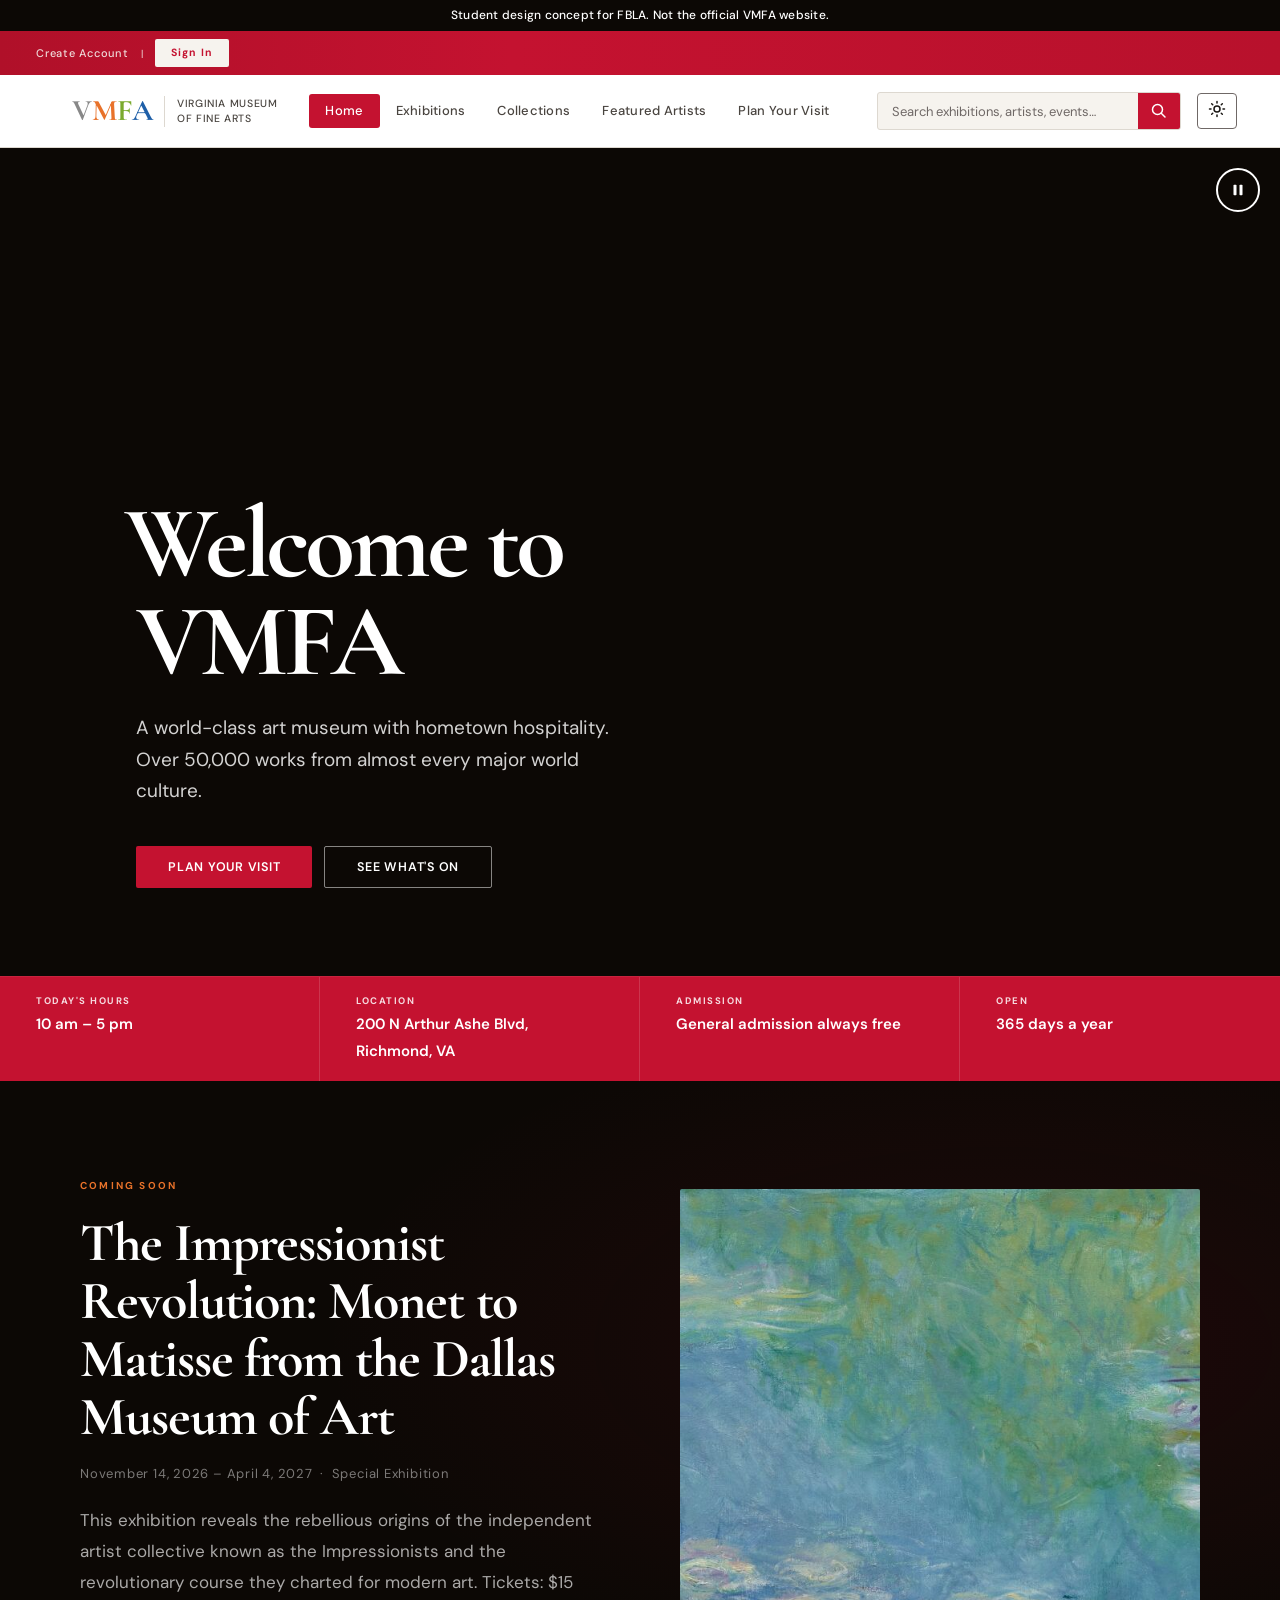
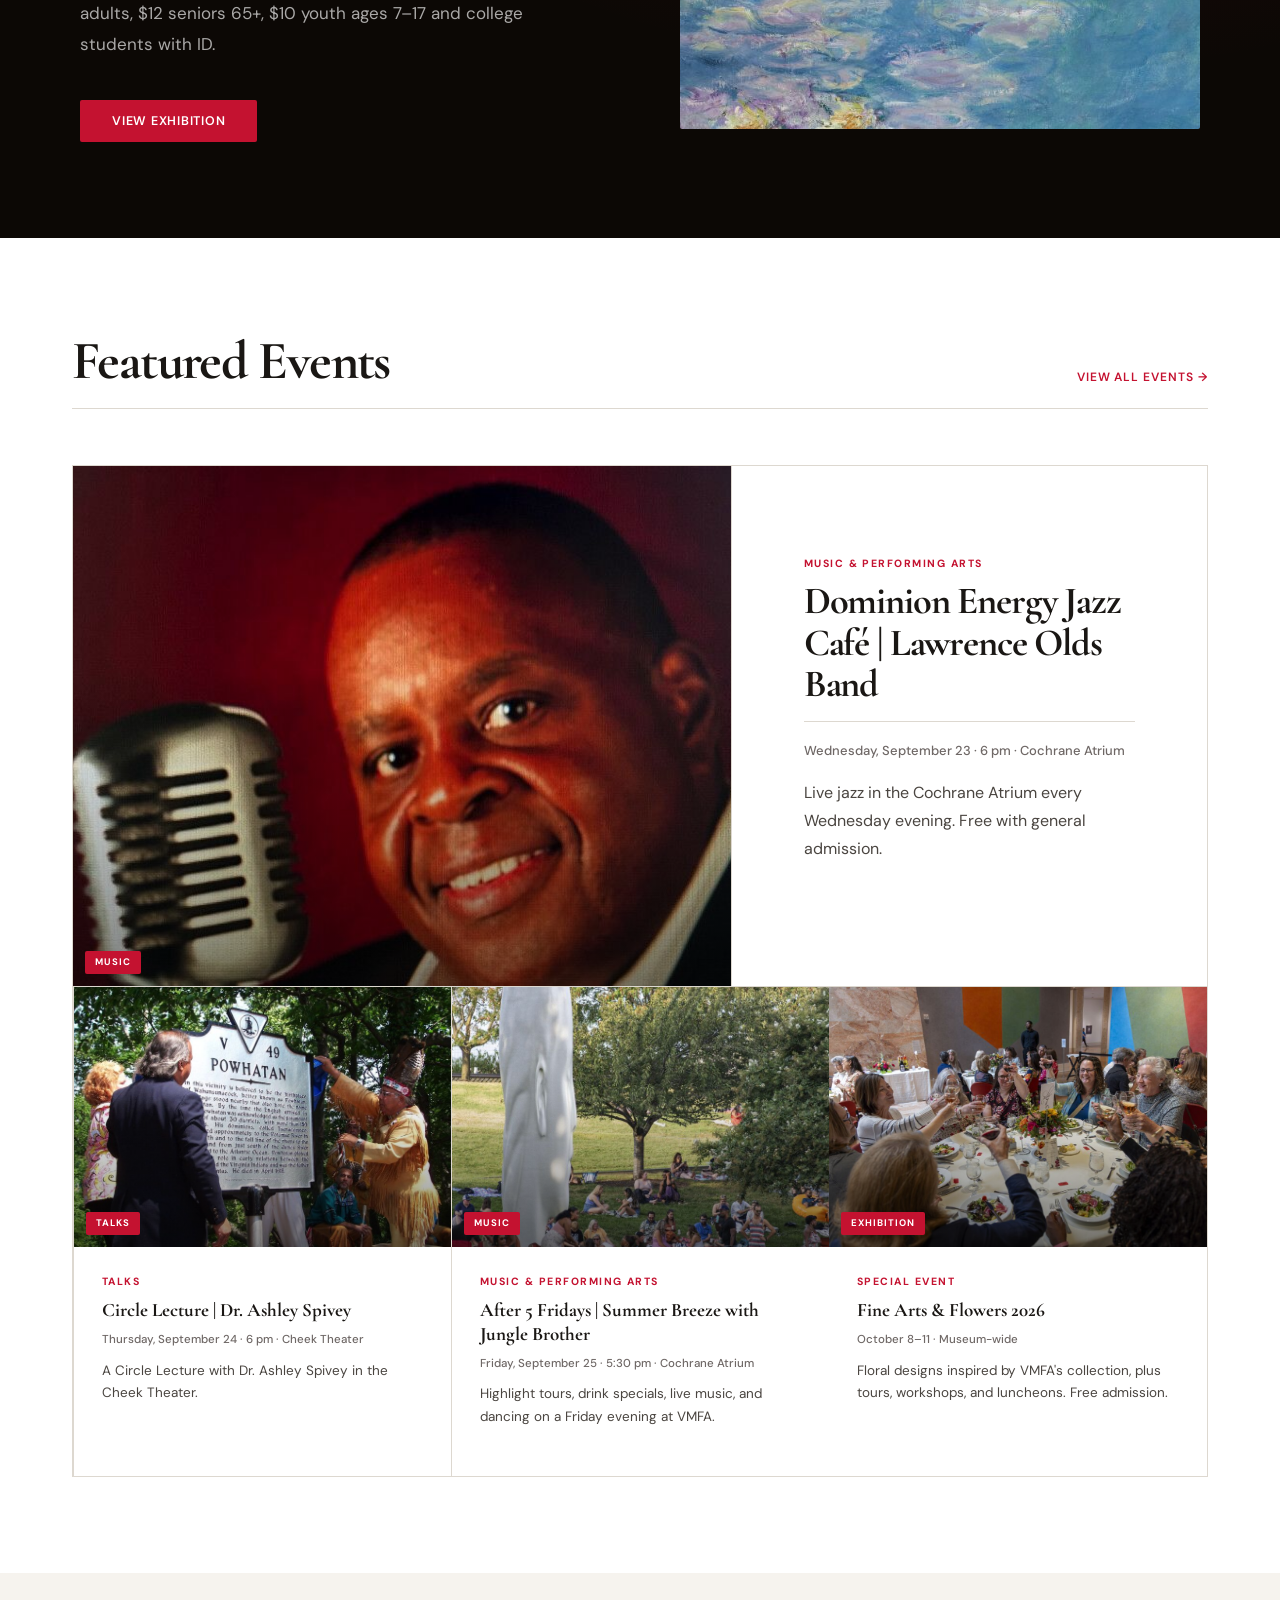
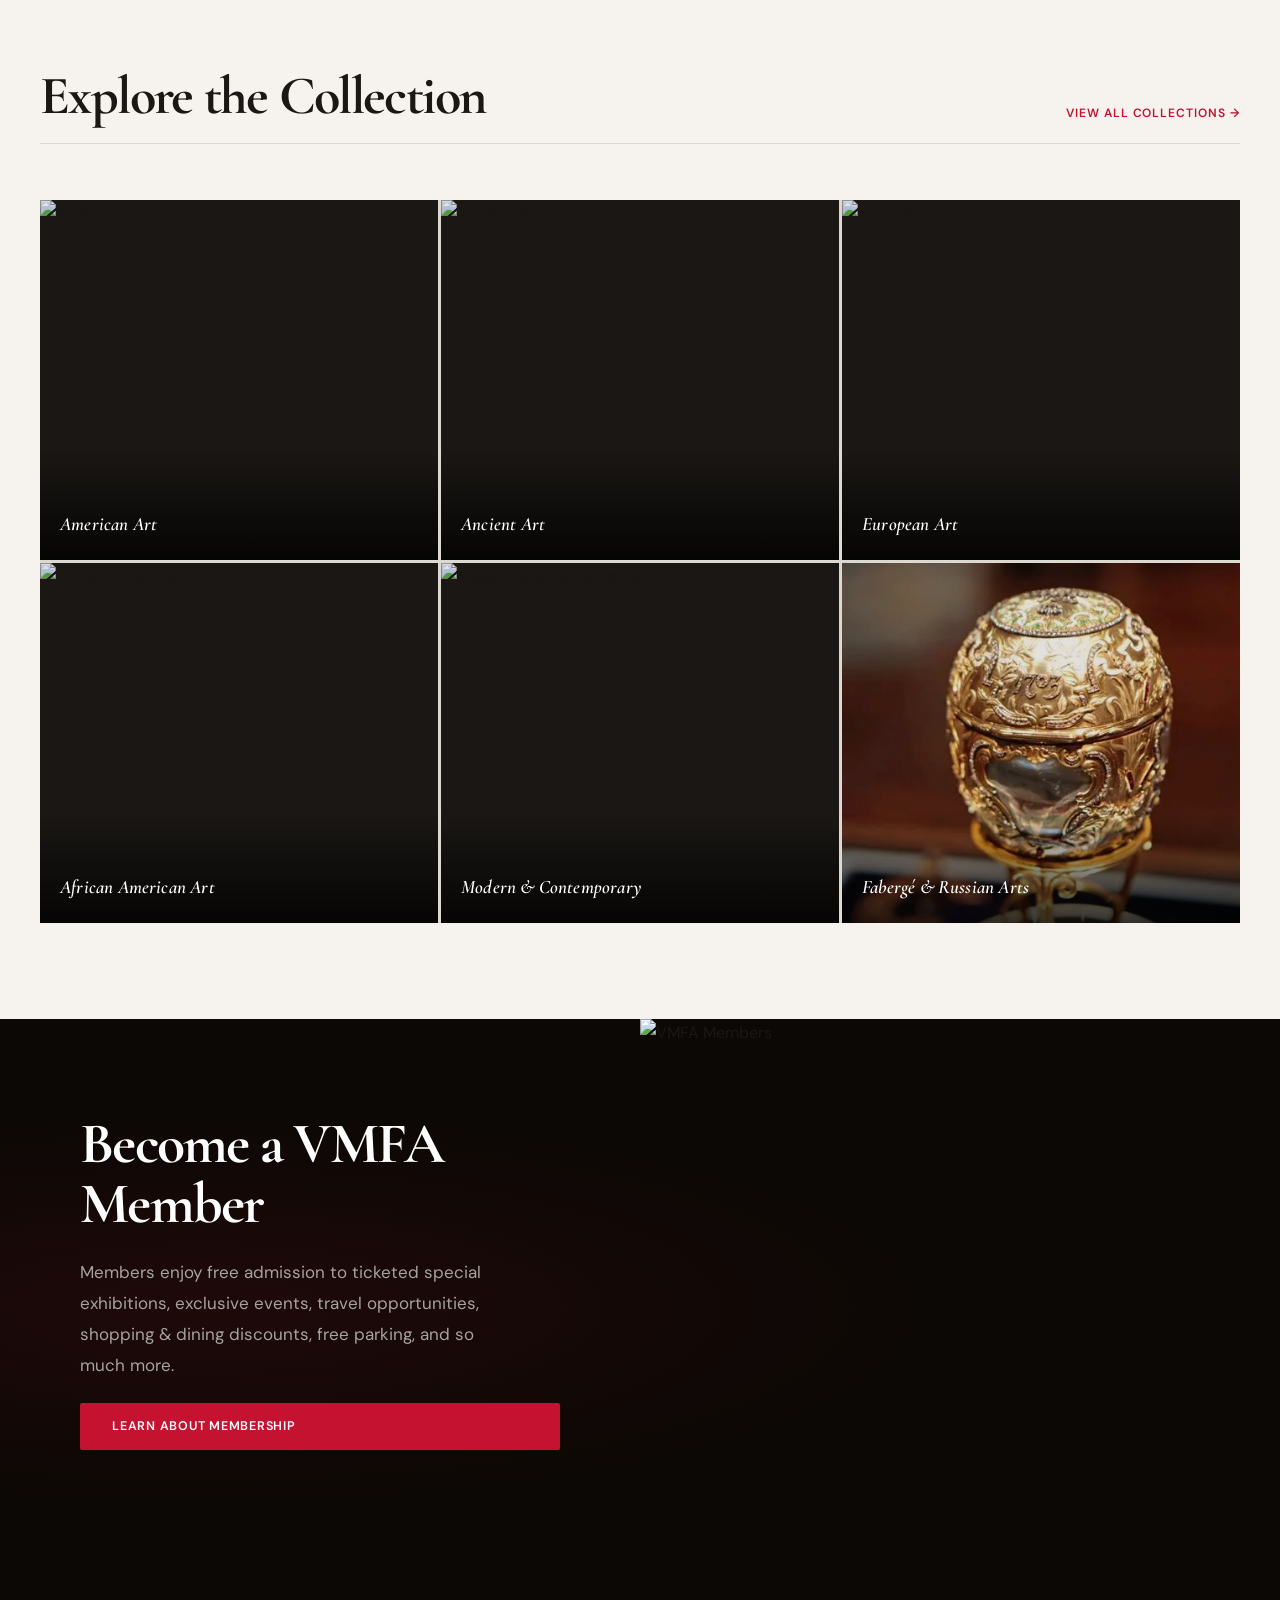
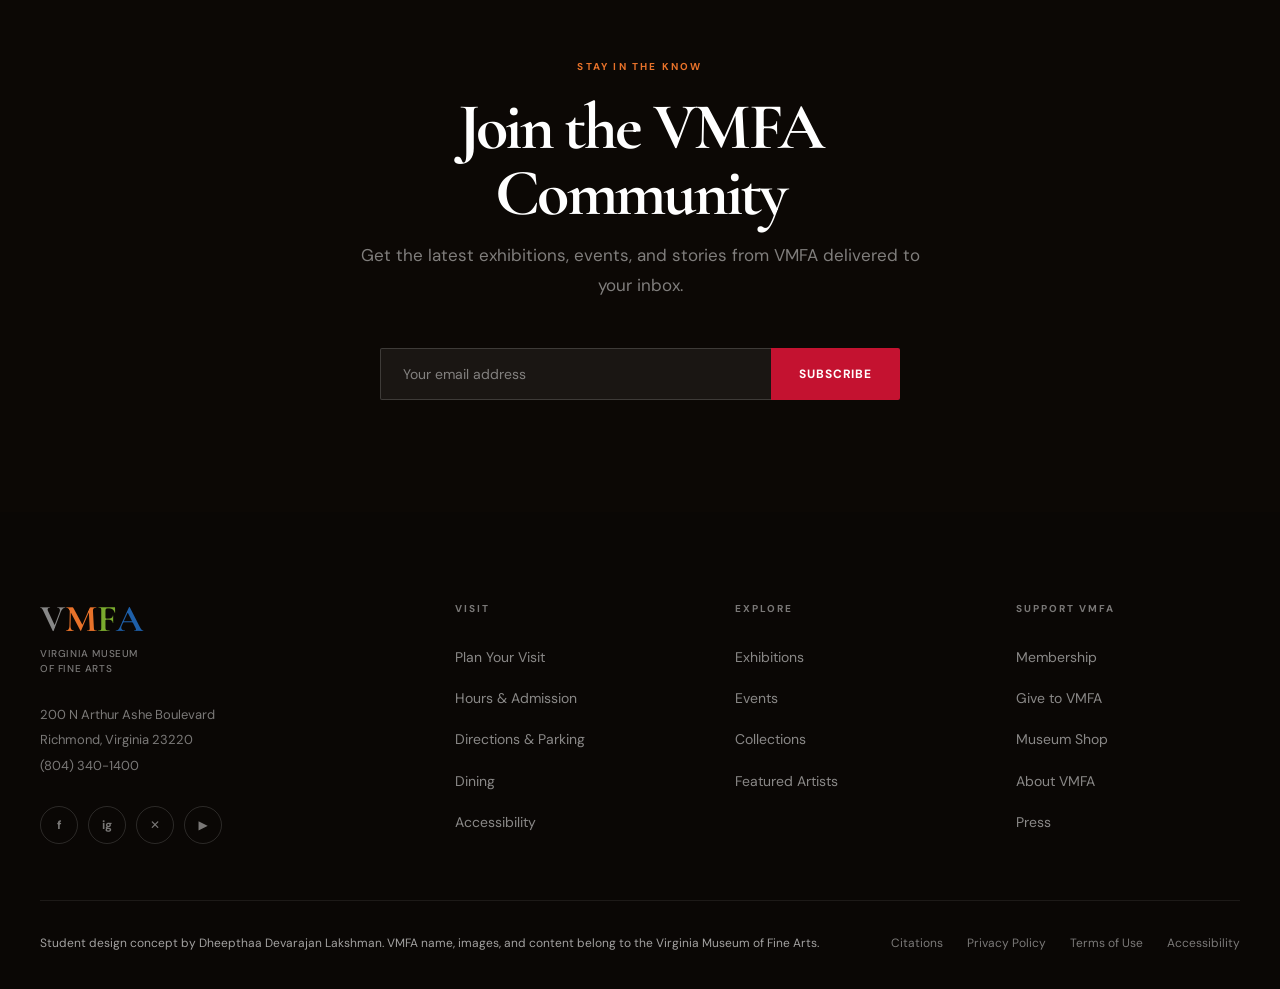
==== commit 8b830d59: "made accesible" ====
--- a/index.html
+++ b/index.html
@@ -4,10 +4,29 @@
   <meta charset="UTF-8" />
   <meta name="viewport" content="width=device-width, initial-scale=1.0" />
   <meta name="referrer" content="unsafe-url" />
-  <title>Virginia Museum of Fine Arts</title>
+  <title>Virginia Museum of Fine Arts | Student Design Concept</title>
+  <meta name="description" content="Student design concept for FBLA: a redesigned Virginia Museum of Fine Arts website with exhibitions, events, collections and visit info. Not the official VMFA website." />
+  <link rel="icon" href="favicon.svg" type="image/svg+xml" />
+  <link rel="canonical" href="https://insanestars.github.io/DHEEPTHAA-VMFA-FBLA/" />
+  <meta property="og:type" content="website" />
+  <meta property="og:site_name" content="VMFA Student Design Concept" />
+  <meta property="og:title" content="Virginia Museum of Fine Arts | Student Design Concept" />
+  <meta property="og:description" content="Student design concept for FBLA: a redesigned Virginia Museum of Fine Arts website with exhibitions, events, collections and visit info. Not the official VMFA website." />
+  <meta property="og:url" content="https://insanestars.github.io/DHEEPTHAA-VMFA-FBLA/" />
+  <meta property="og:image" content="https://insanestars.github.io/DHEEPTHAA-VMFA-FBLA/og-image.jpg" />
+  <meta property="og:image:width" content="1200" />
+  <meta property="og:image:height" content="630" />
+  <meta property="og:image:alt" content="Monet's Field of Poppies with the words Virginia Museum of Fine Arts, student design concept for FBLA" />
+  <meta name="twitter:card" content="summary_large_image" />
+  <meta name="twitter:title" content="Virginia Museum of Fine Arts | Student Design Concept" />
+  <meta name="twitter:description" content="Student design concept for FBLA: a redesigned Virginia Museum of Fine Arts website with exhibitions, events, collections and visit info. Not the official VMFA website." />
+  <meta name="twitter:image" content="https://insanestars.github.io/DHEEPTHAA-VMFA-FBLA/og-image.jpg" />
+  <script src="theme.js"></script>
   <link rel="stylesheet" href="styles.css" />
 </head>
 <body>
+  <a class="skip-link" href="#main-content">Skip to main content</a>
+  <div class="site-banner" role="note">Student design concept for FBLA. Not the official VMFA website.</div>
 
   <!-- UTILITY BAR -->
   <div class="util-bar" id="utilBar">
@@ -48,7 +67,8 @@
           </svg>
         </button>
       </div>
-      <button class="mobile-menu-btn" id="menuBtn">&#9776;</button>
+      <div class="theme-switcher" data-theme-switcher></div>
+      <button class="mobile-menu-btn" id="menuBtn" aria-label="Open menu">&#9776;</button>
     </div>
   </header>
 
@@ -88,18 +108,22 @@
     </div>
   </div>
 
-  <main>
+  <main id="main-content" tabindex="-1">
 
     <!-- HOME PAGE -->
     <section class="page active" id="home">
 
       <div class="hero">
         <div class="hero-video-wrap">
-          <video autoplay muted loop playsinline>
+          <video muted loop playsinline preload="auto">
             <source src="VMFAFinalWebsiteLoop5mb.mp4" type="video/mp4" />
           </video>
         </div>
         <div class="hero-overlay"></div>
+        <button type="button" class="hero-video-toggle" id="heroVideoToggle" aria-label="Pause background video">
+          <svg class="icon-pause" viewBox="0 0 24 24" fill="currentColor" aria-hidden="true" focusable="false"><rect x="6" y="5" width="4" height="14" rx="1"/><rect x="14" y="5" width="4" height="14" rx="1"/></svg>
+          <svg class="icon-play" viewBox="0 0 24 24" fill="currentColor" aria-hidden="true" focusable="false"><path d="M8 5.5v13a1 1 0 0 0 1.5.86l10.5-6.5a1 1 0 0 0 0-1.72L9.5 4.64A1 1 0 0 0 8 5.5z"/></svg>
+        </button>
         <div class="hero-box">
           <h1>Welcome to VMFA</h1>
           <p>A world-class art museum with hometown hospitality. Over 50,000 works from almost every major world culture.</p>
@@ -1284,7 +1308,7 @@
           <div class="transit-info">
             <div class="transit-item"><strong>By Car</strong><p>Take I-195 to Exit 1B (Boulevard). Parking available in the museum parking deck and nearby streets.</p></div>
             <div class="transit-item"><strong>Parking</strong><p>VMFA Parking Deck: $6 per day, open during museum hours (Sat&ndash;Tue 7 am&ndash;7 pm; Wed&ndash;Fri 7 am&ndash;10 pm). Members receive complimentary parking. Accessible parking is available in the deck and on the north side of the main building.</p></div>
-            <div class="transit-item"><strong>By Bus</strong><p>GRTC Route 2 (Boulevard) stops directly in front of the museum.</p></div>
+            <div class="transit-item"><strong>By Bus</strong><p>The closest GRTC bus stop is on Grove Ave via route 77. Check out <a href="https://www.ridegrtc.com/" target="_blank" rel="noopener">GRTC's website</a> for more information.</p></div>
           </div>
         </div>
         <div class="visit-card">
@@ -1388,7 +1412,7 @@
         </div>
       </div>
       <div class="footer-bottom">
-        <p>Designed by Dheepthaa Devarajan Lakshman &nbsp;&middot;&nbsp; &copy; 2026 VMFA</p>
+        <p>Student design concept by Dheepthaa Devarajan Lakshman. VMFA name, images, and content belong to the Virginia Museum of Fine Arts.</p>
         <div class="footer-bottom-links">
           <a href="https://docs.google.com/document/d/1nZb1lxHBpHxvmLE0vpFleC7faOCGr0Ja1B-VtWyQOQM/edit?tab=t.0" target="_blank" rel="noopener">Citations</a>
           <a href="https://www.vmfa.museum/privacy-policy/" target="_blank" rel="noopener">Privacy Policy</a>
@@ -1493,6 +1517,7 @@
         <button class="reserve-modal-close" onclick="closeReserveModal()" aria-label="Close">&times;</button>
       </div>
       <div class="reserve-modal-body">
+
         <div class="payment-order-summary">
           <p class="pay-summary-eyebrow">Order Summary</p>
           <div class="pay-summary-row">
@@ -1503,6 +1528,7 @@
           <p id="paySummaryDate" class="pay-summary-date"></p>
         </div>
         <div class="payment-form">
+          <p class="reserve-member-note reserve-member-note--demo"><strong>Demo only.</strong> Do not enter real card details.</p>
           <div class="reserve-field">
             <label for="cardNumber">Card Number</label>
             <input type="text" id="cardNumber" class="reserve-date-input" placeholder="1234 5678 9012 3456" maxlength="19" oninput="formatCardNumber(this)" />
@@ -1521,6 +1547,7 @@
               <input type="text" id="cardCvv" class="reserve-date-input" placeholder="123" maxlength="4" inputmode="numeric" />
             </div>
           </div>
+          <p class="reserve-member-note reserve-member-note--demo">Demo only &mdash; use fake numbers (e.g., 4242 4242 4242 4242). Do not enter real payment information.</p>
           <p id="paymentError" class="login-error" style="margin-top:2px;min-height:16px;"></p>
           <button class="btn-red reserve-confirm-btn" onclick="processPayment()">
             <span id="payBtnText">Complete Purchase &rarr;</span>
--- a/styles.css
+++ b/styles.css
@@ -13,8 +13,17 @@
 a { text-decoration: none; color: inherit; }
 button { font-family: inherit; cursor: pointer; border: none; background: none; }
 
-/* ── Design Tokens ──────────────────────────────────────── */
+/* ── Design Tokens ──────────────────────────────────────────
+   Every colour on the site comes from a variable defined here.
+   :root                       = Light (the original design, default)
+   [data-theme="dark"]         = Dark
+   [data-theme="contrast"]     = High Contrast
+   "Match Device" resolves to light/dark in theme.js, so it needs no block of its own.
+   ─────────────────────────────────────────────────────────── */
 :root {
+  color-scheme: light;
+
+  /* brand palette (Light) */
   --red:        #c41230;
   --red-dark:   #9e0e26;
   --ink:        #1a1714;
@@ -31,17 +40,334 @@
   --vmfa-f: #7aaa2e;
   --vmfa-a: #1e5fa8;
 
+  /* semantic: surfaces & text */
+  --surface:      #ffffff;
+  --surface-2:    #f6f3ee;
+  --surface-3:    #ede9e1;
+  --fg:           #1a1714;
+  --fg-mid:       #4a4540;
+  --fg-soft:      #6f6866;
+  --line:         #ddd8d0;   /* decorative dividers */
+  --line-ctl:     #ddd8d0;   /* borders of inputs, buttons, tabs */
+
+  /* semantic: accent */
+  --accent:       #c41230;   /* filled buttons, badges, bars */
+  --accent-hover: #9e0e26;
+  --accent-text:  #c41230;   /* accent used as text / borders / icons */
+  --on-accent:    #ffffff;   /* text on --accent */
+  --on-accent-soft: rgba(255,255,255,0.84);
+  --focus:        #1e5fa8;
+  --focus-halo:   #ffffff;
+  --hero-btn-bg:  rgba(12,8,5,.78);
+  --accent-on-dark: #d34f65;   /* accent used as text on always-dark bars */
+  --mobile-sep:   #797876;   /* the dot between Sign In and Create Account in the phone menu */
+
+  /* always-dark sections (hero, footer, newsletter, overlays) */
+  --dark:         #0c0805;
+  --dark-footer:  #0a0705;
+  --media-bg:     #1a1714;
+  --on-dark:      #ffffff;
+  --on-dark-ivory:#f6f3ee;
+
+  /* inverse chips */
+  --inverse-bg:   #1a1714;
+  --inverse-fg:   #ffffff;
+  --upcoming-bg:  #1a1714;
+  --upcoming-fg:  #f6f3ee;
+  --past-bg:      #7a7370;
+  --past-label-bg:#6b6560;
+  --past-fg:      #ffffff;
+
+  /* status */
+  --ok-fg:      #2a7a2a;
+  --ok-bg:      #edf7ed;
+  --ok-fg-2:    #286828;
+  --ok-bg-2:    #f0faf0;
+  --ok-border:  #aed6ae;
+  --ok-icon:    #2d8b2d;
+  --ok-icon-fg: #ffffff;
+
+  /* controls over images */
+  --fav-idle:       #636363;
+  --fav-bg:         rgba(255,255,255,0.88);
+  --fav-bg-saved:   rgba(255,255,255,0.96);
+  --chip-bg:        rgba(246,243,238,0.9);
+  --panel-close-bg: rgba(0,0,0,0.54);
+
+  /* overlays */
+  --scrim-modal:  rgba(12,8,5,0.72);
+  --scrim-panel:  rgba(0,0,0,.5);
+  --scrim-search: rgba(12,8,5,.96);
+
+  /* image scrims: alpha values behind text on the hero / category banners / tiles */
+  --scrim-a: .88;  --scrim-a2: .85;  --scrim-b: .5;  --scrim-c: .15;
+  --col-scrim-b: .84;  --col-scrim-c: .49;   /* category banners (Collections page) */
+  --scrim-d: .7;   --scrim-e: .6;    --scrim-flat: .44;
+  --tile-scrim: .78;
+
+  /* utility bar */
+  --util-bg: linear-gradient(90deg, #b01029 0%, #c41230 40%, #b8112c 100%);
+  --ub-t-100: #ffffff;
+  --ub-hover-bg: #ffffff;
+  --ub-hover-fg: #a00e25;
+  --ub-pill-bg: #f6f3ee;
+  --ub-pill-fg: #c41230;
+  --placeholder: #757575;
+
+  /* translucent text / borders / fills used on the always-dark sections */
+  --dk-t-16: rgba(255,255,255,0.46);
+  --dk-t-24: rgba(255,255,255,0.46);
+  --dk-t-28: rgba(255,255,255,0.46);
+  --dk-t-30: rgba(255,255,255,0.46);
+  --dk-t-35: rgba(255,255,255,0.46);
+  --dk-t-36: rgba(255,255,255,0.46);
+  --dk-t-38: rgba(255,255,255,0.46);
+  --dk-t-40: rgba(255,255,255,0.46);
+  --dk-t-48: rgba(255,255,255,0.48);
+  --dk-t-50: rgba(255,255,255,0.50);
+  --dk-t-52: rgba(255,255,255,0.52);
+  --dk-t-55: rgba(255,255,255,0.55);
+  --dk-t-60: rgba(255,255,255,0.60);
+  --dk-t-62: rgba(255,255,255,0.62);
+  --dk-t-65: rgba(255,255,255,0.65);
+  --dk-t-72: rgba(255,255,255,0.72);
+  --dk-t-82: rgba(255,255,255,0.82);
+  --dk-b-07: rgba(255,255,255,0.07);
+  --dk-b-08: rgba(255,255,255,0.08);
+  --dk-b-14: rgba(255,255,255,0.14);
+  --dk-b-15: rgba(255,255,255,0.15);
+  --dk-b-16: rgba(255,255,255,0.16);
+  --dk-b-18: rgba(255,255,255,0.18);
+  --dk-b-25: rgba(255,255,255,0.25);
+  --dk-b-30: rgba(255,255,255,0.30);
+  --dk-b-36: rgba(255,255,255,0.36);
+  --dk-b-50: rgba(255,255,255,0.50);
+  --dk-f-06: rgba(255,255,255,0.06);
+  --dk-f-10: rgba(255,255,255,0.10);
+  --ub-t-30: rgba(246,243,238,0.89);
+  --ub-t-65: rgba(246,243,238,0.65);
+  --ub-t-80: rgba(246,243,238,0.89);
+  --ub-b-50: rgba(246,243,238,0.50);
+
   --ff-display: 'Cormorant Garamond', Georgia, serif;
   --ff-body:    'DM Sans', system-ui, sans-serif;
   --max: 1200px;
   --header-h: 72px;
 }
 
+:root[data-theme="dark"] {
+  color-scheme: dark;
+
+  --vmfa-v: #b5b5b5;
+  --vmfa-m: #f08a4b;
+  --vmfa-f: #9bcf5a;
+  --vmfa-a: #6aa8ea;
+
+  --surface:   #1e1f23;
+  --surface-2: #26282d;
+  --surface-3: #2e3137;
+  --fg:        #ecebe8;
+  --fg-mid:    #c8c6c1;
+  --fg-soft:   #a3a09b;
+  --line:      #3a3d44;
+  --line-ctl:  #7d828c;
+
+  --accent:        #d13a52;
+  --accent-hover:  #b32d43;
+  --accent-text:   #ff7a8f;
+  --on-accent:     #ffffff;
+  --on-accent-soft: #ffffff;
+  --focus:         #9cc9ff;
+  --focus-halo:    #000000;
+  --accent-on-dark: #ff7a8f;
+  --mobile-sep:    #ecebe8;
+
+  --dark:          #0e0f12;
+  --dark-footer:   #0a0b0d;
+  --media-bg:      #0e0f12;
+  --on-dark:       #f2f0ec;
+  --on-dark-ivory: #f2f0ec;
+
+  --inverse-bg:   #ecebe8;
+  --inverse-fg:   #1a1714;
+  --upcoming-bg:  #ecebe8;
+  --upcoming-fg:  #1a1714;
+  --past-bg:      #6b7078;
+  --past-label-bg:#5f646c;
+  --past-fg:      #ffffff;
+
+  --ok-fg:      #7fd08a;
+  --ok-bg:      #16301c;
+  --ok-fg-2:    #8fdc9a;
+  --ok-bg-2:    #16301c;
+  --ok-border:  #3f7a4a;
+  --ok-icon:    #2f9d45;
+  --ok-icon-fg: #ffffff;
+
+  --fav-idle:       #b5b2ad;
+  --fav-bg:         rgba(30,31,35,0.9);
+  --fav-bg-saved:   rgba(30,31,35,0.96);
+  --chip-bg:        rgba(38,40,45,0.92);
+  --panel-close-bg: rgba(0,0,0,0.7);
+
+  --scrim-modal:  rgba(0,0,0,0.72);
+  --scrim-panel:  rgba(0,0,0,0.6);
+  --scrim-search: rgba(8,8,10,.96);
+
+  --scrim-a: .92;  --scrim-a2: .9;  --scrim-b: .8;  --scrim-c: .68;
+  --col-scrim-b: .8;  --col-scrim-c: .68;
+  --scrim-d: .85;  --scrim-e: .8;   --scrim-flat: .62;
+  --tile-scrim: .85;
+
+  --util-bg: linear-gradient(90deg, #a82035 0%, #b32d43 40%, #a82035 100%);
+  --ub-t-100: #ffffff;
+  --ub-hover-bg: #f2f0ec;
+  --ub-hover-fg: #8f1c2f;
+  --ub-pill-bg: #f2f0ec;
+  --ub-pill-fg: #8f1c2f;
+  --placeholder: #a3a09b;
+
+  --dk-t-16: rgba(255,255,255,0.67);
+  --dk-t-24: rgba(255,255,255,0.69);
+  --dk-t-28: rgba(255,255,255,0.70);
+  --dk-t-30: rgba(255,255,255,0.71);
+  --dk-t-35: rgba(255,255,255,0.72);
+  --dk-t-36: rgba(255,255,255,0.73);
+  --dk-t-38: rgba(255,255,255,0.73);
+  --dk-t-40: rgba(255,255,255,0.74);
+  --dk-t-48: rgba(255,255,255,0.76);
+  --dk-t-50: rgba(255,255,255,0.77);
+  --dk-t-52: rgba(255,255,255,0.78);
+  --dk-t-55: rgba(255,255,255,0.78);
+  --dk-t-60: rgba(255,255,255,0.80);
+  --dk-t-62: rgba(255,255,255,0.81);
+  --dk-t-65: rgba(255,255,255,0.82);
+  --dk-t-72: rgba(255,255,255,0.84);
+  --dk-t-82: rgba(255,255,255,0.87);
+  --dk-b-14: rgba(255,255,255,0.55);
+  --dk-b-16: rgba(255,255,255,0.55);
+  --dk-b-18: rgba(255,255,255,0.55);
+  --dk-b-25: rgba(255,255,255,0.55);
+  --dk-b-30: rgba(255,255,255,0.55);
+  --dk-b-36: rgba(255,255,255,0.55);
+  --dk-b-50: rgba(255,255,255,0.55);
+  --ub-t-30: #ffffff;
+  --ub-t-65: #ffffff;
+  --ub-t-80: #ffffff;
+  --ub-b-50: rgba(246,243,238,0.8);
+}
+
+:root[data-theme="contrast"] {
+  color-scheme: dark;
+
+  --vmfa-v: #d6d6d6;
+  --vmfa-m: #ffa15c;
+  --vmfa-f: #b6e878;
+  --vmfa-a: #7db8ff;
+
+  --surface:   #000000;
+  --surface-2: #0f0f0f;
+  --surface-3: #1a1a1a;
+  --fg:        #ffffff;
+  --fg-mid:    #f0f0f0;
+  --fg-soft:   #d6d6d6;
+  --line:      #b3b3b3;
+  --line-ctl:  #ffffff;
+
+  --accent:        #ffd60a;
+  --accent-hover:  #fff27a;
+  --accent-text:   #ffd60a;
+  --on-accent:     #000000;
+  --on-accent-soft: #000000;
+  --focus:         #ffffff;
+  --focus-halo:    #000000;
+  --hero-btn-bg:   #000000;
+  --accent-on-dark: #ffd60a;
+  --mobile-sep:    #ffffff;
+
+  --dark:          #000000;
+  --dark-footer:   #000000;
+  --media-bg:      #000000;
+  --on-dark:       #ffffff;
+  --on-dark-ivory: #ffffff;
+
+  --inverse-bg:   #ffffff;
+  --inverse-fg:   #000000;
+  --upcoming-bg:  #ffffff;
+  --upcoming-fg:  #000000;
+  --past-bg:      #d6d6d6;
+  --past-label-bg:#d6d6d6;
+  --past-fg:      #000000;
+
+  --ok-fg:      #9dffb5;
+  --ok-bg:      #0b2a13;
+  --ok-fg-2:    #9dffb5;
+  --ok-bg-2:    #0b2a13;
+  --ok-border:  #9dffb5;
+  --ok-icon:    #9dffb5;
+  --ok-icon-fg: #000000;
+
+  --fav-idle:       #ffffff;
+  --fav-bg:         rgba(0,0,0,0.9);
+  --fav-bg-saved:   #000000;
+  --chip-bg:        #000000;
+  --panel-close-bg: #000000;
+
+  --scrim-modal:  rgba(0,0,0,0.88);
+  --scrim-panel:  rgba(0,0,0,0.8);
+  --scrim-search: #000000;
+
+  --scrim-a: .96;  --scrim-a2: .96;  --scrim-b: .9;  --scrim-c: .8;
+  --col-scrim-b: .9;  --col-scrim-c: .8;
+  --scrim-d: .95;  --scrim-e: .92;   --scrim-flat: .88;
+  --tile-scrim: .95;
+
+  --util-bg: #000000;
+  --ub-t-100: #ffffff;
+  --ub-hover-bg: #ffffff;
+  --ub-hover-fg: #000000;
+  --ub-pill-bg: #ffd60a;
+  --ub-pill-fg: #000000;
+  --placeholder: #d6d6d6;
+
+  --dk-t-16: #ffffff;
+  --dk-t-24: #ffffff;
+  --dk-t-28: #ffffff;
+  --dk-t-30: #ffffff;
+  --dk-t-35: #ffffff;
+  --dk-t-36: #ffffff;
+  --dk-t-38: #ffffff;
+  --dk-t-40: #ffffff;
+  --dk-t-48: #ffffff;
+  --dk-t-50: #ffffff;
+  --dk-t-52: #ffffff;
+  --dk-t-55: #ffffff;
+  --dk-t-60: #ffffff;
+  --dk-t-62: #ffffff;
+  --dk-t-65: #ffffff;
+  --dk-t-72: #ffffff;
+  --dk-t-82: #ffffff;
+  --dk-b-07: rgba(255,255,255,0.4);
+  --dk-b-08: rgba(255,255,255,0.4);
+  --dk-b-14: #ffffff;
+  --dk-b-15: rgba(255,255,255,0.4);
+  --dk-b-16: #ffffff;
+  --dk-b-18: #ffffff;
+  --dk-b-25: #ffffff;
+  --dk-b-30: #ffffff;
+  --dk-b-36: #ffffff;
+  --dk-b-50: #ffffff;
+  --ub-t-30: #ffffff;
+  --ub-t-65: #ffffff;
+  --ub-t-80: #ffffff;
+  --ub-b-50: #ffffff;
+}
+
 /* ── Base ───────────────────────────────────────────────── */
 body {
   font-family: var(--ff-body);
-  background: var(--white);
-  color: var(--ink);
+  background: var(--surface);
+  color: var(--fg);
   font-size: 16px;
   line-height: 1.7;
   -webkit-font-smoothing: antialiased;
@@ -71,8 +397,8 @@
   position: sticky;
   top: 0;
   z-index: 200;
-  background: var(--white);
-  border-bottom: 1px solid var(--rule);
+  background: var(--surface);
+  border-bottom: 1px solid var(--line);
 }
 header.scrolled { box-shadow: 0 2px 20px rgba(0,0,0,.08); }
 
@@ -104,8 +430,8 @@
   font-size: 10.5px;
   font-weight: 500;
   line-height: 1.45;
-  color: var(--ink-mid);
-  border-left: 1.5px solid var(--rule);
+  color: var(--fg-mid);
+  border-left: 1.5px solid var(--line);
   padding-left: 12px;
   text-transform: uppercase;
   letter-spacing: .06em;
@@ -118,15 +444,15 @@
   padding: 6px 16px;
   font-size: 13px;
   font-weight: 500;
-  color: var(--ink-mid);
+  color: var(--fg-mid);
   letter-spacing: .02em;
   transition: color .18s;
   white-space: nowrap;
 }
-nav a:hover  { color: var(--ink); }
+nav a:hover  { color: var(--fg); }
 nav a.active {
-  background: var(--red);
-  color: var(--white);
+  background: var(--accent);
+  color: var(--on-accent);
   border-radius: 3px;
 }
 
@@ -134,47 +460,47 @@
 .header-search {
   display: flex;
   align-items: center;
-  border: 1.5px solid var(--rule);
+  border: 1.5px solid var(--line-ctl);
   border-radius: 3px;
-  background: var(--ivory);
+  background: var(--surface-2);
   overflow: hidden;
   flex-shrink: 0;
   transition: border-color .2s;
 }
-.header-search:focus-within { border-color: var(--red); }
+.header-search:focus-within { border-color: var(--accent-text); }
 .header-search input {
   background: none;
   border: none;
   outline: none;
   font-family: var(--ff-body);
   font-size: 13px;
-  color: var(--ink);
+  color: var(--fg);
   padding: 8px 14px;
   width: 260px;
 }
-.header-search input::placeholder { color: var(--ink-soft); }
+.header-search input::placeholder { color: var(--fg-soft); }
 .header-search button {
-  background: var(--red);
+  background: var(--accent);
   border: none;
   padding: 0 13px;
   min-height: 36px;
-  color: var(--white);
+  color: var(--on-accent);
   display: flex;
   align-items: center;
   transition: background .18s;
   flex-shrink: 0;
 }
-.header-search button:hover { background: var(--red); }
+.header-search button:hover { background: var(--accent); }
 
 /* Mobile button */
 .mobile-menu-btn {
   display: none;
   background: none;
-  border: 1.5px solid var(--rule);
+  border: 1.5px solid var(--line-ctl);
   border-radius: 4px;
   padding: 6px 10px;
   font-size: 18px;
-  color: var(--ink);
+  color: var(--fg);
   cursor: pointer;
   margin-left: auto;
 }
@@ -185,7 +511,7 @@
   position: fixed;
   inset: 0;
   z-index: 999;
-  background: var(--black);
+  background: var(--dark);
   flex-direction: column;
   align-items: center;
   justify-content: center;
@@ -198,7 +524,7 @@
   font-family: var(--ff-display);
   font-size: 36px;
   font-weight: 600;
-  color: var(--ivory);
+  color: var(--on-dark-ivory);
   padding: 12px 48px;
   transition: color .2s;
 }
@@ -209,15 +535,15 @@
   background: none;
   border: none;
   font-size: 28px;
-  color: var(--ivory);
+  color: var(--on-dark-ivory);
   cursor: pointer;
 }
 .mobile-nav-search {
   display: flex;
   align-items: center;
   gap: 8px;
-  background: rgba(255,255,255,.1);
-  border: 1px solid rgba(255,255,255,.25);
+  background: var(--dk-f-10);
+  border: 1px solid var(--dk-b-25);
   border-radius: 4px;
   padding: 8px 14px;
   width: min(340px, 80vw);
@@ -228,15 +554,15 @@
   background: none;
   border: none;
   outline: none;
-  color: var(--ivory);
+  color: var(--on-dark-ivory);
   font-size: 16px;
   font-family: var(--ff-body);
 }
-.mobile-nav-search input::placeholder { color: rgba(255,255,255,.5); }
+.mobile-nav-search input::placeholder { color: var(--dk-t-50); }
 .mobile-nav-search button {
   background: none;
   border: none;
-  color: var(--ivory);
+  color: var(--on-dark-ivory);
   cursor: pointer;
   display: flex;
   align-items: center;
@@ -249,7 +575,7 @@
   position: fixed;
   inset: 0;
   z-index: 400;
-  background: rgba(12,8,5,.96);
+  background: var(--scrim-search);
   align-items: flex-start;
   justify-content: flex-end;
 }
@@ -268,40 +594,40 @@
   font-weight: 600;
   text-transform: uppercase;
   letter-spacing: .22em;
-  color: rgba(255,255,255,.28);
+  color: var(--dk-t-28);
   margin-bottom: 20px;
 }
 .search-overlay-inner input {
   width: 100%;
   background: none;
   border: none;
-  border-bottom: 2px solid rgba(255,255,255,.16);
+  border-bottom: 2px solid var(--dk-b-16);
   font-family: var(--ff-display);
   font-size: 38px;
   font-weight: 600;
-  color: var(--white);
+  color: var(--on-dark);
   padding: 8px 0 16px;
   outline: none;
   transition: border-color .25s;
 }
-.search-overlay-inner input:focus { border-bottom-color: var(--red); }
-.search-overlay-inner input::placeholder { color: rgba(255,255,255,.16); }
+.search-overlay-inner input:focus { border-bottom-color: var(--accent-text); }
+.search-overlay-inner input::placeholder { color: var(--dk-t-16); }
 .search-close {
   position: absolute;
   top: 44px; right: 44px;
   background: none;
-  border: 1.5px solid rgba(255,255,255,.18);
+  border: 1.5px solid var(--dk-b-18);
   border-radius: 50%;
   width: 40px; height: 40px;
   display: flex;
   align-items: center;
   justify-content: center;
-  color: rgba(255,255,255,.5);
+  color: var(--dk-t-50);
   font-size: 18px;
   cursor: pointer;
   transition: background .2s, border-color .2s, color .2s;
 }
-.search-close:hover { background: var(--red); border-color: var(--red); color: var(--white); }
+.search-close:hover { background: var(--accent); border-color: var(--accent-text); color: var(--on-accent); }
 .search-results { margin-top: 12px; max-height: 55vh; overflow-y: auto; }
 .search-result-item {
   display: flex;
@@ -310,11 +636,11 @@
   width: 100%;
   background: none;
   border: none;
-  border-bottom: 1px solid rgba(255,255,255,.07);
+  border-bottom: 1px solid var(--dk-b-07);
   padding: 14px 0;
   cursor: pointer;
   text-align: left;
-  color: var(--white);
+  color: var(--on-dark);
   font-family: inherit;
   transition: padding-left .15s;
 }
@@ -324,7 +650,7 @@
   font-weight: 700;
   text-transform: uppercase;
   letter-spacing: .14em;
-  color: var(--red);
+  color: var(--accent-on-dark);
   min-width: 120px;
   flex-shrink: 0;
 }
@@ -334,14 +660,14 @@
   font-weight: 600;
   line-height: 1.25;
 }
-.search-no-results { font-size: 14px; color: rgba(255,255,255,.35); margin-top: 20px; }
+.search-no-results { font-size: 14px; color: var(--dk-t-35); margin-top: 20px; }
 
 @keyframes highlightFade {
-  0%   { outline-color: var(--red); box-shadow: 0 0 0 4px rgba(196,18,48,.2); }
+  0%   { outline-color: var(--accent-text); box-shadow: 0 0 0 4px rgba(196,18,48,.2); }
   100% { outline-color: transparent; box-shadow: none; }
 }
 .search-highlight {
-  outline: 2px solid var(--red);
+  outline: 2px solid var(--accent-text);
   outline-offset: 6px;
   border-radius: 4px;
   animation: highlightFade 2.4s ease forwards;
@@ -352,8 +678,8 @@
    ============================================================ */
 .btn-red {
   display: inline-block;
-  background: var(--red);
-  color: var(--white);
+  background: var(--accent);
+  color: var(--on-accent);
   border: none;
   padding: 13px 32px;
   font-size: 12.5px;
@@ -364,13 +690,13 @@
   cursor: pointer;
   transition: background .2s, transform .15s;
 }
-.btn-red:hover { background: var(--red-dark); transform: translateY(-1px); }
+.btn-red:hover { background: var(--accent-hover); transform: translateY(-1px); }
 
 .btn-outline {
   display: inline-block;
   background: transparent;
-  color: var(--white);
-  border: 1.5px solid rgba(255,255,255,.5);
+  color: var(--on-dark);
+  border: 1.5px solid var(--dk-b-50);
   padding: 12px 32px;
   font-size: 12.5px;
   font-weight: 600;
@@ -380,13 +706,13 @@
   cursor: pointer;
   transition: border-color .2s, background .2s;
 }
-.btn-outline:hover { border-color: var(--white); background: rgba(255,255,255,.1); }
+.btn-outline:hover { border-color: var(--on-dark); background: var(--dk-f-10); }
 
 .btn-outline-red {
   display: inline-block;
   background: transparent;
-  color: var(--red);
-  border: 1.5px solid var(--red);
+  color: var(--accent-text);
+  border: 1.5px solid var(--accent-text);
   padding: 12px 32px;
   font-size: 12.5px;
   font-weight: 600;
@@ -396,7 +722,7 @@
   cursor: pointer;
   transition: background .2s, color .2s;
 }
-.btn-outline-red:hover { background: var(--red); color: var(--white); }
+.btn-outline-red:hover { background: var(--accent); color: var(--on-accent); }
 
 /* ============================================================
    HERO — full viewport, cinematic
@@ -406,7 +732,7 @@
   min-height: 600px;
   position: relative;
   overflow: hidden;
-  background: var(--black);
+  background: var(--dark);
   display: flex;
   align-items: flex-end;
   padding: 0 80px 88px;
@@ -428,8 +754,8 @@
   inset: 0;
   z-index: 1;
   background:
-    linear-gradient(to right, rgba(12,8,5,.88) 0%, rgba(12,8,5,.5) 55%, rgba(12,8,5,.15) 100%),
-    linear-gradient(to top, rgba(12,8,5,.7) 0%, transparent 55%);
+    linear-gradient(to right, rgba(12,8,5,var(--scrim-a)) 0%, rgba(12,8,5,var(--scrim-b)) 55%, rgba(12,8,5,var(--scrim-c)) 100%),
+    linear-gradient(to top, rgba(12,8,5,var(--scrim-d)) 0%, transparent 55%);
 }
 .hero-box {
   position: relative;
@@ -442,14 +768,14 @@
   font-size: clamp(56px, 8vw, 108px);
   font-weight: 700;
   text-indent: -0.12em;
-  color: var(--white);
+  color: var(--on-dark);
   line-height: .96;
   letter-spacing: -.04em;
   margin-bottom: 22px;
 }
 .hero-box p {
   font-size: 19px;
-  color: rgba(255,255,255,.82);
+  color: var(--dk-t-82);
   line-height: 1.65;
   max-width: 500px;
   margin-bottom: 40px;
@@ -460,14 +786,14 @@
    INFO BAR
    ============================================================ */
 .info-bar {
-  background: var(--red);
+  background: var(--accent);
   display: grid;
   grid-template-columns: repeat(4, 1fr);
-  border-top: 1px solid rgba(255,255,255,.07);
+  border-top: 1px solid var(--dk-b-07);
 }
 .info-bar-item {
   padding: 16px 36px;
-  border-right: 1px solid rgba(255,255,255,.15);
+  border-right: 1px solid var(--dk-b-15);
   display: flex;
   flex-direction: column;
   gap: 4px;
@@ -479,12 +805,12 @@
   font-weight: 700;
   text-transform: uppercase;
   letter-spacing: .16em;
-  color: rgba(255,255,255,.6);
+  color: var(--on-accent-soft);
 }
 .info-bar-item span {
   font-size: 15px;
   font-weight: 600;
-  color: var(--white);
+  color: var(--on-accent);
 }
 
 /* ============================================================
@@ -493,7 +819,7 @@
 .current-exhibition {
   background:
     radial-gradient(ellipse at 78% 35%, rgba(196,18,48,.1) 0%, transparent 48%),
-    var(--black);
+    var(--dark);
   padding: 96px 80px;
 }
 .current-exhibition .inner {
@@ -516,7 +842,7 @@
   font-family: var(--ff-display);
   font-size: clamp(30px, 4.5vw, 54px);
   font-weight: 700;
-  color: var(--white);
+  color: var(--on-dark);
   line-height: 1.08;
   margin-bottom: 16px;
   letter-spacing: -.02em;
@@ -524,12 +850,12 @@
 .current-exhibition .dates {
   font-size: 13px;
   letter-spacing: .06em;
-  color: rgba(255,255,255,.36);
+  color: var(--dk-t-36);
   margin-bottom: 20px;
 }
 .current-exhibition p:not(.dates) {
   font-size: 17px;
-  color: rgba(255,255,255,.65);
+  color: var(--dk-t-65);
   line-height: 1.82;
   margin-bottom: 40px;
 }
@@ -550,7 +876,7 @@
   padding: 96px 32px;
 }
 .section-gray {
-  background: var(--ivory);
+  background: var(--surface-2);
   padding: 96px 32px;
 }
 .section-gray .inner {
@@ -565,7 +891,7 @@
   align-items: flex-end;
   margin-bottom: 56px;
   padding-bottom: 20px;
-  border-bottom: 1px solid var(--rule);
+  border-bottom: 1px solid var(--line);
 }
 .section-header h2 {
   font-family: var(--ff-display);
@@ -573,14 +899,14 @@
   font-weight: 700;
   letter-spacing: -.03em;
   line-height: 1.0;
-  color: var(--ink);
+  color: var(--fg);
 }
 .see-all {
   font-size: 12px;
   font-weight: 600;
   letter-spacing: .08em;
   text-transform: uppercase;
-  color: var(--red);
+  color: var(--accent-text);
   white-space: nowrap;
   transition: opacity .2s;
   flex-shrink: 0;
@@ -593,22 +919,22 @@
 .events-grid {
   display: grid;
   grid-template-columns: repeat(3, 1fr);
-  border: 1px solid var(--rule);
+  border: 1px solid var(--line);
 }
 
 .event-card {
-  background: var(--white);
+  background: var(--surface);
   transition: background .2s;
   border: none;
   border-radius: 0;
   overflow: hidden;
 }
-.event-card:hover { background: var(--ivory); }
+.event-card:hover { background: var(--surface-2); }
 
 /* Dividers */
 .event-card:nth-child(2),
-.event-card:nth-child(3) { border-left: 1px solid var(--rule); }
-.event-card:first-child  { border-bottom: 1px solid var(--rule); }
+.event-card:nth-child(3) { border-left: 1px solid var(--line); }
+.event-card:first-child  { border-bottom: 1px solid var(--line); }
 
 /* Feature card — spans full width, image left / text right */
 .event-card:first-child {
@@ -626,7 +952,7 @@
   display: flex;
   flex-direction: column;
   justify-content: center;
-  border-left: 1px solid var(--rule);
+  border-left: 1px solid var(--line);
 }
 .event-card:first-child h3 {
   font-size: clamp(26px, 3vw, 42px);
@@ -634,7 +960,7 @@
   letter-spacing: -.03em;
   margin-bottom: 16px;
 }
-.event-card:first-child .event-meta { font-size: 13px; margin-bottom: 16px; padding-top: 18px; border-top: 1px solid var(--rule); }
+.event-card:first-child .event-meta { font-size: 13px; margin-bottom: 16px; padding-top: 18px; border-top: 1px solid var(--line); }
 .event-card:first-child .event-desc { font-size: 16px; line-height: 1.78; margin-bottom: 32px; }
 
 /* Supporting cards */
@@ -648,7 +974,7 @@
 .event-img {
   position: relative;
   overflow: hidden;
-  background: var(--ink);
+  background: var(--media-bg);
 }
 .event-img::after {
   content: '';
@@ -660,8 +986,8 @@
   position: absolute;
   bottom: 12px; left: 12px;
   z-index: 1;
-  background: var(--red);
-  color: var(--white);
+  background: var(--accent);
+  color: var(--on-accent);
   font-size: 9.5px;
   font-weight: 700;
   text-transform: uppercase;
@@ -669,22 +995,22 @@
   padding: 3px 10px;
   border-radius: 2px;
 }
-.event-img-label.past { background: #6b6560; }
+.event-img-label.past { background: var(--past-label-bg); color: var(--past-fg); }
 .event-category {
   font-size: 10.5px;
   font-weight: 700;
   text-transform: uppercase;
   letter-spacing: .14em;
-  color: var(--red);
+  color: var(--accent-text);
   margin-bottom: 8px;
 }
 .event-card h3 {
   font-family: var(--ff-display);
   font-weight: 700;
-  color: var(--ink);
-}
-.event-meta { font-size: 12px; color: var(--ink-soft); font-weight: 500; }
-.event-desc { font-size: 14px; color: var(--ink-mid); line-height: 1.65; }
+  color: var(--fg);
+}
+.event-meta { font-size: 12px; color: var(--fg-soft); font-weight: 500; }
+.event-desc { font-size: 14px; color: var(--fg-mid); line-height: 1.65; }
 .event-cta {
   display: inline-flex;
   align-items: center;
@@ -693,7 +1019,7 @@
   font-weight: 700;
   text-transform: uppercase;
   letter-spacing: .1em;
-  color: var(--red);
+  color: var(--accent-text);
   transition: gap .2s;
 }
 .event-cta:hover { gap: 13px; }
@@ -703,7 +1029,7 @@
   60%  { box-shadow: 0 0 0 10px rgba(196,30,58,0); }
   100% { box-shadow: 0 0 0 0 rgba(196,30,58,0); }
 }
-.event-highlight { animation: event-pulse 1.8s ease-out; outline: 2px solid var(--red); outline-offset: -2px; }
+.event-highlight { animation: event-pulse 1.8s ease-out; outline: 2px solid var(--accent-text); outline-offset: -2px; }
 
 /* ============================================================
    EXHIBITIONS PAGE — MAIN TAB BAR (Exhibitions | Events)
@@ -711,7 +1037,7 @@
 .main-tab-bar {
   display: flex;
   gap: 0;
-  border-bottom: 2px solid var(--rule);
+  border-bottom: 2px solid var(--line);
   margin-bottom: 52px;
 }
 .main-tab {
@@ -725,14 +1051,14 @@
   font-weight: 600;
   letter-spacing: .05em;
   text-transform: uppercase;
-  color: var(--ink-soft);
+  color: var(--fg-soft);
   cursor: pointer;
   transition: color .2s, border-color .2s;
 }
-.main-tab:hover { color: var(--ink); }
+.main-tab:hover { color: var(--fg); }
 .main-tab.active {
-  color: var(--red);
-  border-bottom-color: var(--red);
+  color: var(--accent-text);
+  border-bottom-color: var(--accent-text);
 }
 
 /* Events grid inside the events tab has same first-card feature layout */
@@ -751,14 +1077,14 @@
   display: grid;
   grid-template-columns: repeat(3, 1fr);
   gap: 3px;
-  background: var(--rule);
+  background: var(--line);
 }
 .collection-tile {
   position: relative;
   overflow: hidden;
   height: 360px;
   cursor: pointer;
-  background: var(--ink);
+  background: var(--media-bg);
 }
 .collection-tile img {
   width: 100%;
@@ -772,8 +1098,8 @@
   position: absolute;
   bottom: 0; left: 0; right: 0;
   padding: 60px 20px 20px;
-  background: linear-gradient(transparent, rgba(0,0,0,.78));
-  color: var(--white);
+  background: linear-gradient(transparent, rgba(0,0,0,var(--tile-scrim)));
+  color: var(--on-dark);
   font-family: var(--ff-display);
   font-style: italic;
   font-size: 19px;
@@ -790,7 +1116,7 @@
   min-height: 520px;
   background:
     radial-gradient(ellipse at 16% 55%, rgba(196,18,48,.1) 0%, transparent 48%),
-    var(--black);
+    var(--dark);
 }
 .member-cta-text {
   padding: 96px 80px;
@@ -803,13 +1129,13 @@
   font-family: var(--ff-display);
   font-size: clamp(32px, 4.5vw, 58px);
   font-weight: 700;
-  color: var(--white);
+  color: var(--on-dark);
   line-height: 1.04;
   letter-spacing: -.03em;
 }
 .member-cta-text p {
   font-size: 17px;
-  color: rgba(255,255,255,.62);
+  color: var(--dk-t-62);
   line-height: 1.82;
   max-width: 420px;
 }
@@ -823,7 +1149,7 @@
   background:
     radial-gradient(ellipse at 90% 20%, rgba(196,18,48,.13) 0%, transparent 44%),
     radial-gradient(ellipse at 10% 80%, rgba(30,95,168,.05) 0%, transparent 40%),
-    var(--black);
+    var(--dark);
   padding: 112px 80px 90px;
   min-height: 280px;
 }
@@ -831,7 +1157,7 @@
   font-family: var(--ff-display);
   font-size: clamp(48px, 7vw, 92px);
   font-weight: 700;
-  color: var(--white);
+  color: var(--on-dark);
   max-width: var(--max);
   margin: 0 auto 16px;
   line-height: .96;
@@ -839,7 +1165,7 @@
 }
 .page-hero p {
   font-size: 18px;
-  color: rgba(255,255,255,.55);
+  color: var(--dk-t-55);
   max-width: var(--max);
   margin: 0 auto;
   line-height: 1.7;
@@ -855,9 +1181,9 @@
   flex-wrap: wrap;
 }
 .tab {
-  background: var(--white);
-  border: 1.5px solid var(--rule);
-  color: var(--ink-mid);
+  background: var(--surface);
+  border: 1.5px solid var(--line-ctl);
+  color: var(--fg-mid);
   padding: 9px 26px;
   font-size: 12px;
   font-weight: 600;
@@ -867,8 +1193,8 @@
   transition: all .18s;
   cursor: pointer;
 }
-.tab:hover  { border-color: var(--red); color: var(--red); }
-.tab.active { background: var(--red); border-color: var(--red); color: var(--white); }
+.tab:hover  { border-color: var(--accent-text); color: var(--accent-text); }
+.tab.active { background: var(--accent); border-color: var(--accent-text); color: var(--on-accent); }
 
 .exhibitions-list { display: flex; flex-direction: column; }
 
@@ -877,9 +1203,9 @@
   grid-template-columns: 380px 1fr;
   gap: 64px;
   padding: 64px 0;
-  border-bottom: 1px solid var(--rule);
-}
-.exhibit-row:first-child { border-top: 1px solid var(--rule); }
+  border-bottom: 1px solid var(--line);
+}
+.exhibit-row:first-child { border-top: 1px solid var(--line); }
 .exhibit-row.hidden { display: none; }
 
 .exhibit-img-wrap {
@@ -906,8 +1232,8 @@
   padding: 4px 10px;
   border-radius: 2px;
 }
-.exhibit-badge.current  { background: var(--red); color: var(--white); }
-.exhibit-badge.upcoming { background: var(--ink); color: var(--ivory); }
+.exhibit-badge.current  { background: var(--accent); color: var(--on-accent); }
+.exhibit-badge.upcoming { background: var(--upcoming-bg); color: var(--upcoming-fg); }
 
 .exhibit-info {
   display: flex;
@@ -919,35 +1245,35 @@
   font-weight: 700;
   text-transform: uppercase;
   letter-spacing: .18em;
-  color: var(--red);
+  color: var(--accent-text);
   margin-bottom: 14px;
 }
 .exhibit-info h3 {
   font-family: var(--ff-display);
   font-size: clamp(22px, 3vw, 36px);
   font-weight: 700;
-  color: var(--ink);
+  color: var(--fg);
   line-height: 1.15;
   margin-bottom: 12px;
   letter-spacing: -.02em;
 }
 .exhibit-dates {
   font-size: 13px;
-  color: var(--ink-soft);
+  color: var(--fg-soft);
   font-weight: 500;
   letter-spacing: .05em;
   margin-bottom: 18px;
 }
 .exhibit-desc {
   font-size: 15px;
-  color: var(--ink-mid);
+  color: var(--fg-mid);
   line-height: 1.82;
   margin-bottom: 22px;
 }
 .ticket-note {
   font-size: 12px;
   font-weight: 600;
-  color: var(--red);
+  color: var(--accent-text);
   letter-spacing: .05em;
 }
 
@@ -961,10 +1287,10 @@
   display: grid;
   grid-template-columns: 1fr 1fr;
   min-height: 500px;
-  border-bottom: 1px solid var(--rule);
+  border-bottom: 1px solid var(--line);
   border-radius: 0;
   overflow: hidden;
-  background: var(--white);
+  background: var(--surface);
   transition: none;
   box-shadow: none;
 }
@@ -995,34 +1321,34 @@
   display: flex;
   flex-direction: column;
   justify-content: center;
-  background: var(--white);
+  background: var(--surface);
 }
 .artist-medium {
   font-size: 11px;
   font-weight: 700;
   text-transform: uppercase;
   letter-spacing: .2em;
-  color: var(--red);
+  color: var(--accent-text);
   margin-bottom: 20px;
 }
 .artist-artwork {
   font-family: var(--ff-display);
   font-size: clamp(30px, 3.5vw, 48px);
   font-weight: 700;
-  color: var(--ink);
+  color: var(--fg);
   line-height: 1.1;
   letter-spacing: -.03em;
   margin-bottom: 12px;
 }
 .artist-name-label {
   font-size: 15px;
-  color: var(--ink-soft);
+  color: var(--fg-soft);
   font-weight: 500;
   margin-bottom: 28px;
 }
 .artist-bio {
   font-size: 16px;
-  color: var(--ink-mid);
+  color: var(--fg-mid);
   line-height: 1.85;
   max-width: 480px;
 }
@@ -1045,7 +1371,7 @@
   background: transparent;
   border: none;
   border-radius: 0;
-  border-bottom: 1px solid var(--rule);
+  border-bottom: 1px solid var(--line);
   align-items: start;
 }
 .visit-card:last-child { border-bottom: none; }
@@ -1055,7 +1381,7 @@
   font-family: var(--ff-display);
   font-size: 36px;
   font-weight: 700;
-  color: var(--ink);
+  color: var(--fg);
   line-height: 1.1;
   letter-spacing: -.02em;
   border-bottom: none;
@@ -1072,13 +1398,13 @@
   display: flex;
   justify-content: space-between;
   padding: 14px 0;
-  border-bottom: 1px solid var(--rule);
+  border-bottom: 1px solid var(--line);
   font-size: 15px;
 }
 .hours-row:last-child { border-bottom: none; }
-.day  { color: var(--ink-mid); }
+.day  { color: var(--fg-mid); }
 .time { font-weight: 600; }
-.visit-note { font-size: 13px; color: var(--ink-soft); font-style: italic; line-height: 1.7; margin-top: 6px; }
+.visit-note { font-size: 13px; color: var(--fg-soft); font-style: italic; line-height: 1.7; margin-top: 6px; }
 
 /* Tickets */
 .ticket-table { display: flex; flex-direction: column; }
@@ -1087,28 +1413,28 @@
   justify-content: space-between;
   align-items: center;
   padding: 16px 0;
-  border-bottom: 1px solid var(--rule);
+  border-bottom: 1px solid var(--line);
   gap: 16px;
 }
 .ticket-row:last-child { border-bottom: none; }
-.ticket-instructions { margin-top: 16px; padding: 12px 14px; background: var(--ivory-mid); border-left: 3px solid var(--red); font-size: 13px; line-height: 1.6; color: var(--ink-mid); }
-.ticket-instructions strong { color: var(--ink); }
-.ticket-instructions-link { color: var(--red); font-weight: 600; text-decoration: underline; }
+.ticket-instructions { margin-top: 16px; padding: 12px 14px; background: var(--surface-3); border-left: 3px solid var(--accent-text); font-size: 13px; line-height: 1.6; color: var(--fg-mid); }
+.ticket-instructions strong { color: var(--fg); }
+.ticket-instructions-link { color: var(--accent-text); font-weight: 600; text-decoration: underline; }
 .ticket-row strong { font-size: 15px; font-weight: 600; display: block; }
-.ticket-row p { font-size: 12px; color: var(--ink-soft); margin-top: 2px; }
+.ticket-row p { font-size: 12px; color: var(--fg-soft); margin-top: 2px; }
 .price {
   font-family: var(--ff-display);
   font-size: 28px;
   font-weight: 700;
   flex-shrink: 0;
-  color: var(--ink);
+  color: var(--fg);
 }
 .price.free {
   font-family: var(--ff-body);
   font-size: 12px;
   font-weight: 700;
-  color: #2a7a2a;
-  background: #edf7ed;
+  color: var(--ok-fg);
+  background: var(--ok-bg);
   padding: 3px 12px;
   border-radius: 2px;
 }
@@ -1123,30 +1449,30 @@
 }
 .transit-info { display: flex; flex-direction: column; gap: 20px; }
 .transit-item strong { font-size: 13px; font-weight: 600; display: block; margin-bottom: 4px; }
-.transit-item p { font-size: 15px; color: var(--ink-mid); line-height: 1.65; }
+.transit-item p { font-size: 15px; color: var(--fg-mid); line-height: 1.65; }
 
 /* Accessibility */
 .amenities-list { list-style: none; display: grid; grid-template-columns: 1fr 1fr; gap: 14px 32px; }
-.amenities-list li { font-size: 15px; color: var(--ink-mid); }
+.amenities-list li { font-size: 15px; color: var(--fg-mid); }
 
 /* Dining */
 .dining-options { display: flex; flex-direction: column; gap: 28px; }
 .dining-item strong { font-size: 16px; font-weight: 600; display: block; margin-bottom: 5px; }
-.dining-item p { font-size: 15px; color: var(--ink-mid); line-height: 1.65; margin-bottom: 5px; }
-.dining-hours { font-size: 12px; font-weight: 600; color: var(--red); letter-spacing: .03em; }
+.dining-item p { font-size: 15px; color: var(--fg-mid); line-height: 1.65; margin-bottom: 5px; }
+.dining-hours { font-size: 12px; font-weight: 600; color: var(--accent-text); letter-spacing: .03em; }
 
 /* Contact */
 .contact-info { display: flex; flex-direction: column; gap: 22px; }
 .contact-item strong { font-size: 13px; font-weight: 600; display: block; margin-bottom: 4px; }
-.contact-item p { font-size: 15px; color: var(--ink-mid); line-height: 1.65; }
-.contact-item a { color: var(--red); font-weight: 600; }
+.contact-item p { font-size: 15px; color: var(--fg-mid); line-height: 1.65; }
+.contact-item a { color: var(--accent-text); font-weight: 600; }
 .contact-item a:hover { text-decoration: underline; }
 
 /* ============================================================
    NEWSLETTER
    ============================================================ */
 .newsletter {
-  background: var(--black);
+  background: var(--dark);
   padding: 112px 32px;
   text-align: center;
 }
@@ -1164,14 +1490,14 @@
   font-family: var(--ff-display);
   font-size: clamp(34px, 5.5vw, 66px);
   font-weight: 700;
-  color: var(--white);
+  color: var(--on-dark);
   margin-bottom: 14px;
   letter-spacing: -.04em;
   line-height: 1.0;
 }
 .newsletter-inner > p {
   font-size: 17px;
-  color: rgba(255,255,255,.48);
+  color: var(--dk-t-48);
   margin-bottom: 48px;
   line-height: 1.78;
 }
@@ -1181,19 +1507,19 @@
   padding: 16px 22px;
   font-size: 14px;
   font-family: var(--ff-body);
-  border: 1.5px solid rgba(255,255,255,.16);
+  border: 1.5px solid var(--dk-b-16);
   border-right: none;
   border-radius: 2px 0 0 2px;
-  background: rgba(255,255,255,.06);
-  color: var(--white);
+  background: var(--dk-f-06);
+  color: var(--on-dark);
   outline: none;
   transition: border-color .2s, background .2s;
 }
-.newsletter-form input::placeholder { color: rgba(255,255,255,.28); }
-.newsletter-form input:focus { border-color: rgba(255,255,255,.36); background: rgba(255,255,255,.1); }
+.newsletter-form input::placeholder { color: var(--dk-t-28); }
+.newsletter-form input:focus { border-color: var(--dk-b-36); background: var(--dk-f-10); }
 .newsletter-form button {
-  background: var(--red);
-  color: var(--white);
+  background: var(--accent);
+  color: var(--on-accent);
   border: none;
   padding: 16px 28px;
   font-size: 12px;
@@ -1206,10 +1532,10 @@
   white-space: nowrap;
   transition: background .2s;
 }
-.newsletter-form button:hover { background: var(--red-dark); }
+.newsletter-form button:hover { background: var(--accent-hover); }
 .newsletter-success {
   display: none;
-  color: rgba(255,255,255,.72);
+  color: var(--dk-t-72);
   font-size: 16px;
   margin-top: 22px;
 }
@@ -1218,7 +1544,7 @@
    FOOTER
    ============================================================ */
 footer {
-  background: #0a0705;
+  background: var(--dark-footer);
   padding: 88px 32px 36px;
 }
 .footer-inner { max-width: var(--max); margin: 0 auto; }
@@ -1227,7 +1553,7 @@
   grid-template-columns: 1.6fr 1fr 1fr 1fr;
   gap: 56px;
   padding-bottom: 56px;
-  border-bottom: 1px solid rgba(255,255,255,.08);
+  border-bottom: 1px solid var(--dk-b-08);
 }
 .footer-brand .logo-letters {
   font-family: var(--ff-display);
@@ -1240,7 +1566,7 @@
 .footer-brand .logo-name {
   font-size: 10px;
   font-weight: 500;
-  color: rgba(255,255,255,.3);
+  color: var(--dk-t-30);
   text-transform: uppercase;
   letter-spacing: .06em;
   border-left: none;
@@ -1250,41 +1576,41 @@
 .footer-brand address {
   font-style: normal;
   font-size: 13px;
-  color: rgba(255,255,255,.38);
+  color: var(--dk-t-38);
   line-height: 1.95;
   margin-top: 26px;
 }
 .footer-social { display: flex; gap: 10px; margin-top: 28px; }
 .footer-social a {
   width: 38px; height: 38px;
-  border: 1px solid rgba(255,255,255,.14);
+  border: 1px solid var(--dk-b-14);
   border-radius: 50%;
   display: flex;
   align-items: center;
   justify-content: center;
   font-size: 12px;
   font-weight: 700;
-  color: rgba(255,255,255,.4);
+  color: var(--dk-t-40);
   transition: background .2s, color .2s, border-color .2s;
 }
-.footer-social a:hover { background: var(--red); border-color: var(--red); color: var(--white); }
+.footer-social a:hover { background: var(--accent); border-color: var(--accent-text); color: var(--on-accent); }
 
 .footer-col h4 {
   font-size: 10px;
   font-weight: 700;
   text-transform: uppercase;
   letter-spacing: .2em;
-  color: rgba(255,255,255,.28);
+  color: var(--dk-t-28);
   margin-bottom: 26px;
 }
 .footer-col ul { list-style: none; display: flex; flex-direction: column; gap: 14px; }
 .footer-col li a {
   font-size: 14px;
-  color: rgba(255,255,255,.52);
+  color: var(--dk-t-52);
   transition: color .18s;
   line-height: 1.4;
 }
-.footer-col li a:hover { color: var(--white); }
+.footer-col li a:hover { color: var(--on-dark); }
 
 .footer-bottom {
   padding-top: 32px;
@@ -1294,14 +1620,14 @@
   gap: 16px;
   flex-wrap: wrap;
 }
-.footer-bottom p { font-size: 12px; color: rgba(255,255,255,.24); }
+.footer-bottom p { font-size: 12px; color: var(--dk-t-24); }
 .footer-bottom-links { display: flex; gap: 24px; }
 .footer-bottom-links a {
   font-size: 12px;
-  color: rgba(255,255,255,.24);
+  color: var(--dk-t-24);
   transition: color .18s;
 }
-.footer-bottom-links a:hover { color: rgba(255,255,255,.6); }
+.footer-bottom-links a:hover { color: var(--dk-t-60); }
 
 /* ============================================================
    SCROLL REVEAL
@@ -1331,8 +1657,8 @@
   .hero { padding: 0 40px 72px; justify-content: center; align-items: center; }
   .hero-overlay {
     background:
-      linear-gradient(to top, rgba(12,8,5,.85) 0%, transparent 55%),
-      rgba(12,8,5,.44);
+      linear-gradient(to top, rgba(12,8,5,var(--scrim-a2)) 0%, transparent 55%),
+      rgba(12,8,5,var(--scrim-flat));
   }
   .hero-box { text-align: center; padding-left: 0; max-width: 700px; }
   .hero-box h1 { text-indent: 0; }
@@ -1363,8 +1689,8 @@
   .hero { justify-content: center; align-items: center; }
   .hero-overlay {
     background:
-      linear-gradient(to top, rgba(12,8,5,.85) 0%, transparent 55%),
-      rgba(12,8,5,.44);
+      linear-gradient(to top, rgba(12,8,5,var(--scrim-a2)) 0%, transparent 55%),
+      rgba(12,8,5,var(--scrim-flat));
   }
   .hero-box { text-align: center; padding-left: 0; max-width: 800px; }
   .hero-box h1 { text-indent: 0; }
@@ -1413,10 +1739,10 @@
 
   /* Events */
   .events-grid { grid-template-columns: 1fr; }
-  .event-card:nth-child(2), .event-card:nth-child(3) { border-left: none; border-top: 1px solid var(--rule); }
+  .event-card:nth-child(2), .event-card:nth-child(3) { border-left: none; border-top: 1px solid var(--line); }
   .event-card:first-child { grid-template-columns: 1fr; min-height: auto; }
   .event-card:first-child .event-img { height: 320px; min-height: 320px; border-left: none; }
-  .event-card:first-child .event-body { padding: 36px 28px; border-left: none; border-top: 1px solid var(--rule); }
+  .event-card:first-child .event-body { padding: 36px 28px; border-left: none; border-top: 1px solid var(--line); }
   .event-card:first-child h3 { font-size: clamp(22px, 6vw, 32px); }
   .event-card:not(:first-child) .event-img { height: 220px; }
 
@@ -1473,13 +1799,13 @@
 /* ── 520px ── */
 @media (max-width: 520px) {
   .info-bar { grid-template-columns: 1fr; }
-  .info-bar-item { border-right: none; border-bottom: 1px solid rgba(255,255,255,.08); }
+  .info-bar-item { border-right: none; border-bottom: 1px solid var(--dk-b-08); }
   .collection-grid { grid-template-columns: 1fr; }
   .collection-tile { height: 280px; }
   .hero-btns { flex-direction: column; }
   .hero-btns .btn-red, .hero-btns .btn-outline { text-align: center; }
   .newsletter-form { flex-direction: column; }
-  .newsletter-form input { border-right: 1.5px solid rgba(255,255,255,.16); border-bottom: none; border-radius: 2px 2px 0 0; }
+  .newsletter-form input { border-right: 1.5px solid var(--dk-b-16); border-bottom: none; border-radius: 2px 2px 0 0; }
   .newsletter-form button { border-radius: 0 0 2px 2px; }
   .footer-top { grid-template-columns: 1fr; }
   .footer-bottom { flex-direction: column; align-items: flex-start; gap: 10px; }
@@ -1499,8 +1825,8 @@
   display: flex;
   flex-wrap: wrap;
   gap: 0;
-  background: var(--white);
-  border-bottom: 1px solid var(--rule);
+  background: var(--surface);
+  border-bottom: 1px solid var(--line);
   padding: 0 32px;
   position: sticky;
   top: var(--header-h);
@@ -1515,14 +1841,14 @@
   font-weight: 600;
   letter-spacing: .05em;
   text-transform: uppercase;
-  color: var(--ink-soft);
+  color: var(--fg-soft);
   cursor: pointer;
   transition: color .18s, border-color .18s;
   white-space: nowrap;
   margin-bottom: -1px;
 }
-.col-tab:hover  { color: var(--ink); }
-.col-tab.active { color: var(--red); border-bottom-color: var(--red); }
+.col-tab:hover  { color: var(--fg); }
+.col-tab.active { color: var(--accent-text); border-bottom-color: var(--accent-text); }
 
 /* Category sections — hidden by default */
 .col-section        { display: none; }
@@ -1541,8 +1867,8 @@
   position: absolute;
   inset: 0;
   background:
-    linear-gradient(to right, rgba(12,8,5,.85) 0%, rgba(12,8,5,.5) 50%, rgba(12,8,5,.15) 100%),
-    linear-gradient(to top, rgba(12,8,5,.6) 0%, transparent 55%);
+    linear-gradient(to right, rgba(12,8,5,var(--scrim-a2)) 0%, rgba(12,8,5,var(--col-scrim-b)) 50%, rgba(12,8,5,var(--col-scrim-c)) 100%),
+    linear-gradient(to top, rgba(12,8,5,var(--scrim-e)) 0%, transparent 55%);
 }
 .col-hero-text {
   position: relative;
@@ -1562,14 +1888,14 @@
   font-family: var(--ff-display);
   font-size: clamp(36px, 5vw, 64px);
   font-weight: 700;
-  color: var(--white);
+  color: var(--on-dark);
   line-height: 1.0;
   letter-spacing: -.03em;
   margin-bottom: 16px;
 }
 .col-hero-text p {
   font-size: 17px;
-  color: rgba(255,255,255,.72);
+  color: var(--dk-t-72);
   line-height: 1.72;
 }
 
@@ -1578,11 +1904,11 @@
   display: grid;
   grid-template-columns: repeat(4, 1fr);
   gap: 2px;
-  background: var(--rule);
+  background: var(--line);
   margin-bottom: 64px;
 }
 .col-work {
-  background: var(--white);
+  background: var(--surface);
   overflow: hidden;
   cursor: default;
 }
@@ -1596,27 +1922,27 @@
 .col-work { overflow: hidden; }
 .col-work-info {
   padding: 18px 20px 22px;
-  border-top: 2px solid var(--red);
+  border-top: 2px solid var(--accent-text);
 }
 .col-work-artist {
   font-size: 11px;
   font-weight: 700;
   text-transform: uppercase;
   letter-spacing: .14em;
-  color: var(--red);
+  color: var(--accent-text);
   margin-bottom: 5px;
 }
 .col-work-title {
   font-family: var(--ff-display);
   font-size: 20px;
   font-weight: 700;
-  color: var(--ink);
+  color: var(--fg);
   line-height: 1.2;
   margin-bottom: 4px;
 }
 .col-work-meta {
   font-size: 12px;
-  color: var(--ink-soft);
+  color: var(--fg-soft);
 }
 
 /* About paragraph */
@@ -1626,12 +1952,12 @@
 }
 .col-about p {
   font-size: 17px;
-  color: var(--ink-mid);
+  color: var(--fg-mid);
   line-height: 1.88;
 }
 
 /* Exhibition badge — past style */
-.exhibit-badge.past { background: var(--ink-soft); color: var(--white); }
+.exhibit-badge.past { background: var(--past-bg); color: var(--past-fg); }
 
 /* Responsive */
 @media (max-width: 1024px) {
@@ -1657,7 +1983,7 @@
    ============================================================ */
 
 .util-bar {
-  background: linear-gradient(90deg, #b01029 0%, #c41230 40%, #b8112c 100%);
+  background: var(--util-bg);
   height: 44px;
   display: flex;
   align-items: center;
@@ -1677,7 +2003,7 @@
   font-size: 12.5px;
   font-weight: 500;
   letter-spacing: 0.12em;
-  color: rgba(246,243,238,0.65);
+  color: var(--ub-t-65);
   text-transform: uppercase;
 }
 #utilGuest, #utilMember {
@@ -1689,38 +2015,38 @@
   font-family: 'DM Sans', sans-serif;
   font-size: 11px;
   font-weight: 500;
-  color: rgba(246,243,238,0.8);
+  color: var(--ub-t-80);
   letter-spacing: 0.07em;
   transition: color 0.15s;
 }
-.util-link:hover { color: #fff; }
+.util-link:hover { color: var(--ub-t-100); }
 .util-link-signin {
   font-family: 'DM Sans', sans-serif;
   font-size: 10.5px;
   font-weight: 700;
   letter-spacing: 0.1em;
-  color: var(--red);
-  background: var(--ivory);
+  color: var(--ub-pill-fg);
+  background: var(--ub-pill-bg);
   padding: 5px 16px;
   border-radius: 2px;
   border: none;
   transition: background 0.18s, color 0.18s;
 }
-.util-link-signin:hover { background: #fff; color: #a00e25; }
-.util-divider { color: rgba(246,243,238,0.3); font-size: 10px; }
+.util-link-signin:hover { background: var(--ub-hover-bg); color: var(--ub-hover-fg); }
+.util-divider { color: var(--ub-t-30); font-size: 10px; }
 .util-greeting {
   font-family: 'DM Sans', sans-serif;
   font-size: 11px;
-  color: rgba(246,243,238,0.8);
-}
-.util-greeting strong { color: #fff; }
+  color: var(--ub-t-80);
+}
+.util-greeting strong { color: var(--ub-t-100); }
 .util-avatar {
   width: 26px;
   height: 26px;
   border-radius: 50%;
   background: rgba(0,0,0,0.2);
-  border: 1.5px solid rgba(246,243,238,0.5);
-  color: var(--ivory);
+  border: 1.5px solid var(--ub-b-50);
+  color: var(--on-dark-ivory);
   font-family: 'DM Sans', sans-serif;
   font-size: 10px;
   font-weight: 700;
@@ -1745,10 +2071,10 @@
 .login-switch-link {
   margin-top: 18px;
   font-size: 13px;
-  color: var(--ink-mid);
+  color: var(--fg-mid);
   text-align: center;
 }
-.login-switch-link a { color: var(--red); font-weight: 600; }
+.login-switch-link a { color: var(--accent-text); font-weight: 600; }
 .login-switch-link a:hover { text-decoration: underline; }
 
 @media (max-width: 520px) { .login-field-row { grid-template-columns: 1fr; } }
@@ -1758,8 +2084,8 @@
    ============================================================ */
 
 .payment-order-summary {
-  background: var(--ivory-mid);
-  border-left: 3px solid var(--red);
+  background: var(--surface-3);
+  border-left: 3px solid var(--accent-text);
   padding: 14px 16px;
   margin-bottom: 20px;
 }
@@ -1768,7 +2094,7 @@
   font-weight: 600;
   letter-spacing: 0.12em;
   text-transform: uppercase;
-  color: var(--red);
+  color: var(--accent-text);
   margin-bottom: 8px;
 }
 .pay-summary-row {
@@ -1781,7 +2107,7 @@
   font-family: 'Cormorant Garamond', serif;
   font-size: 16px;
   font-weight: 600;
-  color: var(--ink);
+  color: var(--fg);
   flex: 1;
   line-height: 1.3;
 }
@@ -1789,18 +2115,18 @@
   font-family: 'Cormorant Garamond', serif;
   font-size: 22px;
   font-weight: 700;
-  color: var(--ink);
+  color: var(--fg);
   white-space: nowrap;
 }
 .pay-summary-breakdown {
   font-size: 11px;
-  color: var(--ink-soft);
+  color: var(--fg-soft);
   margin-top: 6px;
 }
 .pay-summary-date {
   font-size: 12px;
   font-weight: 500;
-  color: var(--red);
+  color: var(--accent-text);
   margin-top: 3px;
 }
 
@@ -1816,7 +2142,7 @@
   text-align: center;
   margin-top: 10px;
   font-size: 12px;
-  color: var(--ink-soft);
+  color: var(--fg-soft);
   cursor: pointer;
   background: none;
   border: none;
@@ -1825,7 +2151,7 @@
   width: 100%;
   transition: color 0.15s;
 }
-.reserve-back-btn:hover { color: var(--red); }
+.reserve-back-btn:hover { color: var(--accent-text); }
 
 /* ============================================================
    CONFIRMATION SCREEN (Step 3)
@@ -1839,8 +2165,8 @@
   width: 64px;
   height: 64px;
   border-radius: 50%;
-  background: #2d8b2d;
-  color: #fff;
+  background: var(--ok-icon);
+  color: var(--ok-icon-fg);
   font-size: 28px;
   display: flex;
   align-items: center;
@@ -1851,39 +2177,39 @@
   font-family: 'Cormorant Garamond', serif;
   font-size: 38px;
   font-weight: 700;
-  color: var(--ink);
+  color: var(--fg);
   margin-bottom: 8px;
 }
 .confirm-msg {
   font-size: 15px;
-  color: var(--ink-mid);
+  color: var(--fg-mid);
   line-height: 1.6;
   margin-bottom: 22px;
 }
 .confirm-details {
-  background: var(--ivory-mid);
+  background: var(--surface-3);
   padding: 16px 20px;
   text-align: left;
   margin-bottom: 16px;
-  border-left: 3px solid var(--red);
+  border-left: 3px solid var(--accent-text);
 }
 .confirm-details p {
   font-size: 14px;
-  color: var(--ink-mid);
+  color: var(--fg-mid);
   line-height: 1.7;
 }
 .confirm-details p:first-child strong {
   font-size: 16px;
-  color: var(--ink);
+  color: var(--fg);
   display: block;
   margin-bottom: 4px;
 }
 .confirm-ref {
   font-size: 12px;
-  color: var(--ink-soft);
+  color: var(--fg-soft);
   margin-bottom: 4px;
 }
-.confirm-ref strong { color: var(--ink); letter-spacing: 0.06em; }
+.confirm-ref strong { color: var(--fg); letter-spacing: 0.06em; }
 
 /* ============================================================
    LOGIN PAGE
@@ -1891,7 +2217,7 @@
 
 .login-body {
   min-height: 100vh;
-  background: var(--ink);
+  background: var(--media-bg);
   font-family: 'DM Sans', sans-serif;
   position: relative;
 }
@@ -1916,11 +2242,11 @@
 }
 
 .login-card {
-  background: var(--ivory);
+  background: var(--surface-2);
   padding: 48px 44px 40px;
   max-width: 460px;
   width: 100%;
-  border-top: 3px solid var(--red);
+  border-top: 3px solid var(--accent-text);
 }
 
 .login-back-link {
@@ -1929,11 +2255,11 @@
   font-weight: 600;
   letter-spacing: 0.09em;
   text-transform: uppercase;
-  color: var(--ink-mid);
+  color: var(--fg-mid);
   margin-bottom: 28px;
   transition: color 0.18s;
 }
-.login-back-link:hover { color: var(--red); }
+.login-back-link:hover { color: var(--accent-text); }
 
 .login-logo {
   display: flex;
@@ -1946,13 +2272,13 @@
   font-family: 'Cormorant Garamond', serif;
   font-size: 36px;
   font-weight: 700;
-  color: var(--ink);
+  color: var(--fg);
   margin-bottom: 8px;
 }
 
 .login-subheading {
   font-size: 14px;
-  color: var(--ink-mid);
+  color: var(--fg-mid);
   line-height: 1.65;
   margin-bottom: 28px;
 }
@@ -1973,30 +2299,30 @@
   font-weight: 600;
   letter-spacing: 0.11em;
   text-transform: uppercase;
-  color: var(--ink-mid);
+  color: var(--fg-mid);
 }
 .login-field input {
-  border: 1.5px solid var(--rule);
-  background: var(--white);
+  border: 1.5px solid var(--line-ctl);
+  background: var(--surface);
   padding: 12px 14px;
   font-family: 'DM Sans', sans-serif;
   font-size: 15px;
-  color: var(--ink);
+  color: var(--fg);
   outline: none;
   transition: border-color 0.18s;
 }
-.login-field input:focus { border-color: var(--red); }
-.login-field input::placeholder { color: var(--ink-soft); }
+.login-field input:focus { border-color: var(--accent-text); }
+.login-field input::placeholder { color: var(--fg-soft); }
 
 .login-error {
   font-size: 12px;
-  color: var(--red);
+  color: var(--accent-text);
   min-height: 14px;
 }
 
 .login-submit-btn {
-  background: var(--red);
-  color: var(--white);
+  background: var(--accent);
+  color: var(--on-accent);
   font-family: 'DM Sans', sans-serif;
   font-size: 12px;
   font-weight: 600;
@@ -2008,18 +2334,18 @@
   transition: background 0.18s;
   margin-top: 4px;
 }
-.login-submit-btn:hover { background: var(--red-dark); }
+.login-submit-btn:hover { background: var(--accent-hover); }
 
 .login-demo-note {
   margin-top: 22px;
   padding: 12px 16px;
-  background: var(--ivory-mid);
-  border-left: 3px solid var(--rule);
+  background: var(--surface-3);
+  border-left: 3px solid var(--line);
   font-size: 12px;
-  color: var(--ink-mid);
+  color: var(--fg-mid);
   line-height: 1.55;
 }
-.login-demo-note strong { color: var(--ink); }
+.login-demo-note strong { color: var(--fg); }
 
 /* ============================================================
    AUTH NAV — Sign In button + User Avatar + Dropdown
@@ -2040,13 +2366,13 @@
   font-weight: 600;
   letter-spacing: 0.09em;
   text-transform: uppercase;
-  color: var(--white);
-  background: var(--red);
+  color: var(--on-accent);
+  background: var(--accent);
   padding: 8px 16px;
   white-space: nowrap;
   transition: background 0.18s;
 }
-.auth-signin-btn:hover { background: var(--red-dark); }
+.auth-signin-btn:hover { background: var(--accent-hover); }
 
 .user-menu-wrap { position: relative; }
 
@@ -2054,8 +2380,8 @@
   width: 36px;
   height: 36px;
   border-radius: 50%;
-  background: var(--red);
-  color: var(--white);
+  background: var(--accent);
+  color: var(--on-accent);
   font-family: 'DM Sans', sans-serif;
   font-size: 12px;
   font-weight: 700;
@@ -2064,7 +2390,7 @@
   align-items: center;
   justify-content: center;
   cursor: pointer;
-  border: 2px solid rgba(255,255,255,0.3);
+  border: 2px solid var(--dk-b-30);
   transition: transform 0.15s, box-shadow 0.15s;
 }
 .user-avatar-btn:hover {
@@ -2076,8 +2402,8 @@
   position: absolute;
   top: calc(100% + 10px);
   right: 0;
-  background: var(--white);
-  border: 1px solid var(--rule);
+  background: var(--surface);
+  border: 1px solid var(--line);
   min-width: 210px;
   box-shadow: 0 8px 32px rgba(26,23,20,0.18);
   z-index: 2000;
@@ -2094,28 +2420,28 @@
 
 .user-dropdown-header {
   padding: 14px 16px 10px;
-  border-bottom: 1px solid var(--rule);
+  border-bottom: 1px solid var(--line);
 }
 .user-dropdown-header strong {
   display: block;
   font-size: 14px;
-  color: var(--ink);
+  color: var(--fg);
   margin-bottom: 2px;
 }
 .user-dropdown-header span {
   font-size: 11px;
-  color: var(--ink-soft);
+  color: var(--fg-soft);
 }
 
 .user-dropdown a {
   display: block;
   padding: 11px 16px;
   font-size: 13px;
-  color: var(--ink-mid);
-  border-bottom: 1px solid var(--ivory-mid);
+  color: var(--fg-mid);
+  border-bottom: 1px solid var(--surface-3);
   transition: background 0.12s, color 0.12s;
 }
-.user-dropdown a:hover { background: var(--ivory); color: var(--red); }
+.user-dropdown a:hover { background: var(--surface-2); color: var(--accent-text); }
 .user-dropdown a:last-child { border-bottom: none; }
 
 /* ============================================================
@@ -2125,7 +2451,7 @@
 .panel-member-area {
   margin-top: 22px;
   padding-top: 22px;
-  border-top: 1px solid var(--rule);
+  border-top: 1px solid var(--line);
 }
 .panel-reserve-btn {
   width: 100%;
@@ -2138,16 +2464,16 @@
   display: block;
   text-align: center;
   font-size: 13px;
-  color: var(--ink-mid);
+  color: var(--fg-mid);
   padding: 13px 16px;
-  background: var(--ivory-mid);
-  border: 1px solid var(--rule);
+  background: var(--surface-3);
+  border: 1px solid var(--line-ctl);
   transition: color 0.15s, border-color 0.15s;
 }
-.panel-signin-link:hover { color: var(--red); border-color: var(--red); }
+.panel-signin-link:hover { color: var(--accent-text); border-color: var(--accent-text); }
 .panel-ticket-note {
   font-size: 12.5px;
-  color: var(--ink-soft);
+  color: var(--fg-soft);
   line-height: 1.6;
   text-align: center;
   padding: 10px 0;
@@ -2158,9 +2484,9 @@
   align-items: center;
   gap: 10px;
   padding: 13px 16px;
-  background: #f0faf0;
-  border: 1px solid #aed6ae;
-  color: #286828;
+  background: var(--ok-bg-2);
+  border: 1px solid var(--ok-border);
+  color: var(--ok-fg-2);
   font-size: 13px;
   font-weight: 500;
 }
@@ -2172,7 +2498,7 @@
 .modal-overlay {
   position: fixed;
   inset: 0;
-  background: rgba(12, 8, 5, 0.72);
+  background: var(--scrim-modal);
   z-index: 1200;
   opacity: 0;
   visibility: hidden;
@@ -2187,13 +2513,13 @@
   transform: translate(-50%, -50%) scale(0.95);
   width: min(540px, 96vw);
   max-height: 90vh;
-  background: var(--ivory);
+  background: var(--surface-2);
   z-index: 1300;
   overflow-y: auto;
   opacity: 0;
   visibility: hidden;
   transition: opacity 0.25s, transform 0.25s, visibility 0.25s;
-  border-top: 3px solid var(--red);
+  border-top: 3px solid var(--accent-text);
 }
 .reserve-modal.open {
   opacity: 1;
@@ -2212,42 +2538,42 @@
   font-weight: 600;
   letter-spacing: 0.14em;
   text-transform: uppercase;
-  color: var(--red);
+  color: var(--accent-text);
   margin-bottom: 3px;
 }
 .reserve-modal-header h2 {
   font-family: 'Cormorant Garamond', serif;
   font-size: 30px;
   font-weight: 700;
-  color: var(--ink);
+  color: var(--fg);
 }
 .reserve-modal-close {
   font-size: 26px;
-  color: var(--ink-soft);
+  color: var(--fg-soft);
   cursor: pointer;
   padding: 0 0 0 16px;
   line-height: 1;
   transition: color 0.15s;
 }
-.reserve-modal-close:hover { color: var(--ink); }
+.reserve-modal-close:hover { color: var(--fg); }
 
 .reserve-modal-body { padding: 20px 28px 32px; }
 
 .reserve-exhibition-info {
   padding: 14px 16px;
-  background: var(--ivory-mid);
-  border-left: 3px solid var(--red);
+  background: var(--surface-3);
+  border-left: 3px solid var(--accent-text);
   margin-bottom: 22px;
 }
 .reserve-exhibition-info h3 {
   font-family: 'Cormorant Garamond', serif;
   font-size: 17px;
   font-weight: 600;
-  color: var(--ink);
+  color: var(--fg);
   margin-bottom: 3px;
   line-height: 1.35;
 }
-.reserve-modal-dates { font-size: 12px; color: var(--ink-soft); }
+.reserve-modal-dates { font-size: 12px; color: var(--fg-soft); }
 
 .reserve-field { margin-bottom: 20px; }
 .reserve-field label {
@@ -2256,27 +2582,27 @@
   font-weight: 600;
   letter-spacing: 0.11em;
   text-transform: uppercase;
-  color: var(--ink-mid);
+  color: var(--fg-mid);
   margin-bottom: 6px;
 }
 .reserve-date-input {
   width: 100%;
-  border: 1.5px solid var(--rule);
-  background: var(--white);
+  border: 1.5px solid var(--line-ctl);
+  background: var(--surface);
   padding: 10px 12px;
   font-family: 'DM Sans', sans-serif;
   font-size: 14px;
-  color: var(--ink);
+  color: var(--fg);
   outline: none;
 }
-.reserve-date-input:focus { border-color: var(--red); }
+.reserve-date-input:focus { border-color: var(--accent-text); }
 
 .reserve-section-label {
   font-size: 10px;
   font-weight: 600;
   letter-spacing: 0.11em;
   text-transform: uppercase;
-  color: var(--ink-mid);
+  color: var(--fg-mid);
   margin-bottom: 10px;
 }
 .reserve-tickets-section { margin-bottom: 20px; }
@@ -2286,11 +2612,11 @@
   justify-content: space-between;
   align-items: center;
   padding: 11px 0;
-  border-bottom: 1px solid var(--rule);
-}
-.ticket-counter-row:first-of-type { border-top: 1px solid var(--rule); }
-.ticket-counter-info strong { display: block; font-size: 14px; color: var(--ink); }
-.ticket-price-label { font-size: 11px; color: var(--ink-soft); }
+  border-bottom: 1px solid var(--line);
+}
+.ticket-counter-row:first-of-type { border-top: 1px solid var(--line); }
+.ticket-counter-info strong { display: block; font-size: 14px; color: var(--fg); }
+.ticket-price-label { font-size: 11px; color: var(--fg-soft); }
 
 .ticket-counter-ctrl {
   display: flex;
@@ -2300,10 +2626,10 @@
 .counter-btn {
   width: 30px;
   height: 30px;
-  border: 1.5px solid var(--rule);
-  background: var(--white);
+  border: 1.5px solid var(--line-ctl);
+  background: var(--surface);
   font-size: 16px;
-  color: var(--ink-mid);
+  color: var(--fg-mid);
   display: flex;
   align-items: center;
   justify-content: center;
@@ -2311,11 +2637,11 @@
   transition: border-color 0.15s, color 0.15s;
   line-height: 1;
 }
-.counter-btn:hover { border-color: var(--red); color: var(--red); }
+.counter-btn:hover { border-color: var(--accent-text); color: var(--accent-text); }
 .counter-val {
   font-size: 16px;
   font-weight: 600;
-  color: var(--ink);
+  color: var(--fg);
   min-width: 20px;
   text-align: center;
 }
@@ -2326,26 +2652,26 @@
   align-items: center;
   padding: 14px 0;
   margin-bottom: 14px;
-  border-top: 2px solid var(--ink);
-  border-bottom: 1px solid var(--rule);
+  border-top: 2px solid var(--fg);
+  border-bottom: 1px solid var(--line);
 }
 .reserve-total span:first-child {
   font-size: 11px;
   font-weight: 600;
   letter-spacing: 0.08em;
   text-transform: uppercase;
-  color: var(--ink-mid);
+  color: var(--fg-mid);
 }
 #reserveTotalDisplay {
   font-family: 'Cormorant Garamond', serif;
   font-size: 26px;
   font-weight: 700;
-  color: var(--ink);
+  color: var(--fg);
 }
 
 .reserve-member-note {
   font-size: 12px;
-  color: var(--ink-soft);
+  color: var(--fg-soft);
   line-height: 1.6;
   margin-bottom: 18px;
 }
@@ -2359,9 +2685,9 @@
 .reserve-success-msg {
   margin-top: 12px;
   padding: 12px 16px;
-  background: #f0faf0;
-  border: 1px solid #aed6ae;
-  color: #286828;
+  background: var(--ok-bg-2);
+  border: 1px solid var(--ok-border);
+  color: var(--ok-fg-2);
   font-size: 13px;
   text-align: center;
 }
@@ -2375,17 +2701,17 @@
   justify-content: space-between;
   align-items: center;
   padding: 28px 24px 18px;
-  border-bottom: 1px solid var(--rule);
+  border-bottom: 1px solid var(--line);
   position: sticky;
   top: 0;
-  background: var(--ivory);
+  background: var(--surface-2);
   z-index: 10;
 }
 .my-panel-header h2 {
   font-family: 'Cormorant Garamond', serif;
   font-size: 26px;
   font-weight: 700;
-  color: var(--ink);
+  color: var(--fg);
 }
 .my-panel-content { padding: 20px 24px; }
 
@@ -2395,7 +2721,7 @@
 }
 .my-panel-empty p {
   font-size: 14px;
-  color: var(--ink-mid);
+  color: var(--fg-mid);
   line-height: 1.75;
   margin-bottom: 8px;
 }
@@ -2403,7 +2729,7 @@
   font-family: 'Cormorant Garamond', serif;
   font-size: 22px;
   font-weight: 600;
-  color: var(--ink);
+  color: var(--fg);
   margin-bottom: 10px;
 }
 
@@ -2413,32 +2739,32 @@
   align-items: flex-start;
   gap: 12px;
   padding: 16px 0;
-  border-bottom: 1px solid var(--rule);
-}
-.res-item:first-child { border-top: 1px solid var(--rule); }
+  border-bottom: 1px solid var(--line);
+}
+.res-item:first-child { border-top: 1px solid var(--line); }
 .res-item-body { flex: 1; }
 .res-item-body h3 {
   font-family: 'Cormorant Garamond', serif;
   font-size: 16px;
   font-weight: 600;
-  color: var(--ink);
+  color: var(--fg);
   margin-bottom: 5px;
   line-height: 1.3;
 }
-.res-date { font-size: 12px; font-weight: 500; color: var(--red); margin-bottom: 3px; }
-.res-tickets, .res-cost { font-size: 12px; color: var(--ink-soft); line-height: 1.6; }
+.res-date { font-size: 12px; font-weight: 500; color: var(--accent-text); margin-bottom: 3px; }
+.res-tickets, .res-cost { font-size: 12px; color: var(--fg-soft); line-height: 1.6; }
 .res-cancel-btn {
   flex-shrink: 0;
   font-size: 11px;
-  color: var(--ink-soft);
-  border: 1px solid var(--rule);
+  color: var(--fg-soft);
+  border: 1px solid var(--line-ctl);
   background: none;
   padding: 5px 10px;
   cursor: pointer;
   white-space: nowrap;
   transition: border-color 0.15s, color 0.15s;
 }
-.res-cancel-btn:hover { border-color: var(--red); color: var(--red); }
+.res-cancel-btn:hover { border-color: var(--accent-text); color: var(--accent-text); }
 
 /* My Collection grid */
 .my-coll-grid {
@@ -2449,8 +2775,8 @@
 .my-coll-item {
   position: relative;
   cursor: pointer;
-  background: var(--white);
-  border: 1px solid var(--rule);
+  background: var(--surface);
+  border: 1px solid var(--line);
   overflow: hidden;
   transition: box-shadow 0.18s;
 }
@@ -2463,9 +2789,9 @@
 }
 .my-coll-img { position: relative; }
 .my-coll-info { padding: 10px 10px 28px; }
-.my-coll-type-tag { font-size: 9px; font-weight: 700; letter-spacing: .08em; text-transform: uppercase; color: var(--red); margin-bottom: 3px; }
-.my-coll-artist { font-size: 10px; color: var(--ink-soft); margin-bottom: 2px; }
-.my-coll-title { font-size: 12px; font-weight: 500; color: var(--ink); line-height: 1.35; }
+.my-coll-type-tag { font-size: 9px; font-weight: 700; letter-spacing: .08em; text-transform: uppercase; color: var(--accent-text); margin-bottom: 3px; }
+.my-coll-artist { font-size: 10px; color: var(--fg-soft); margin-bottom: 2px; }
+.my-coll-title { font-size: 12px; font-weight: 500; color: var(--fg); line-height: 1.35; }
 .my-coll-badge { position: absolute; bottom: 6px; left: 6px; top: auto; font-size: 9px; padding: 3px 7px; }
 .my-coll-remove {
   position: absolute;
@@ -2473,17 +2799,17 @@
   right: 6px;
   width: 22px;
   height: 22px;
-  background: rgba(246,243,238,0.9);
-  border: 1px solid var(--rule);
+  background: var(--chip-bg);
+  border: 1px solid var(--line-ctl);
   font-size: 9px;
-  color: var(--ink-soft);
+  color: var(--fg-soft);
   cursor: pointer;
   display: flex;
   align-items: center;
   justify-content: center;
   transition: background 0.15s, color 0.15s;
 }
-.my-coll-remove:hover { background: var(--red); color: var(--white); border-color: var(--red); }
+.my-coll-remove:hover { background: var(--accent); color: var(--on-accent); border-color: var(--accent-text); }
 
 /* ============================================================
    FAVORITE HEART BUTTON (on artwork cards)
@@ -2496,10 +2822,10 @@
   width: 32px;
   height: 32px;
   border-radius: 50%;
-  background: rgba(255,255,255,0.88);
+  background: var(--fav-bg);
   border: none;
   font-size: 14px;
-  color: #bbb;
+  color: var(--fav-idle);
   cursor: pointer;
   display: flex;
   align-items: center;
@@ -2508,8 +2834,8 @@
   transition: color 0.18s, background 0.18s, transform 0.15s;
   box-shadow: 0 2px 8px rgba(0,0,0,0.14);
 }
-.fav-btn:hover { color: var(--red); transform: scale(1.12); }
-.fav-btn.saved { color: var(--red); background: rgba(255,255,255,0.96); }
+.fav-btn:hover { color: var(--accent-text); transform: scale(1.12); }
+.fav-btn.saved { color: var(--accent-text); background: var(--fav-bg-saved); }
 
 /* ============================================================
    RESPONSIVE — Member / Auth additions
@@ -2538,8 +2864,8 @@
   margin: 24px 0 0;
   padding: 3px;
   width: fit-content;
-  background: var(--ivory-mid);
-  border: 1px solid var(--rule);
+  background: var(--surface-3);
+  border: 1px solid var(--line-ctl);
   border-radius: 4px;
 }
 .vtb {
@@ -2552,15 +2878,15 @@
   font-size: 13px;
   font-weight: 500;
   letter-spacing: .025em;
-  color: var(--ink-mid);
+  color: var(--fg-mid);
   background: transparent;
   border: none;
   cursor: pointer;
   transition: background .16s, color .16s;
 }
 .vtb svg { flex-shrink: 0; }
-.vtb.active { background: var(--ink); color: var(--white); }
-.vtb:not(.active):hover { background: var(--rule); color: var(--ink); }
+.vtb.active { background: var(--inverse-bg); color: var(--inverse-fg); }
+.vtb:not(.active):hover { background: var(--line); color: var(--fg); }
 
 /* Calendar toolbar: month nav */
 .cal-toolbar {
@@ -2568,7 +2894,7 @@
   justify-content: space-between;
   margin: 32px 0 0;
   padding: 22px 32px;
-  background: var(--black);
+  background: var(--dark);
   border-radius: 4px;
   gap: 16px;
 }
@@ -2579,18 +2905,18 @@
   display: flex;
   align-items: center;
   justify-content: center;
-  border: 1.5px solid rgba(255,255,255,.18);
+  border: 1.5px solid var(--dk-b-18);
   border-radius: 2px;
-  color: var(--white);
+  color: var(--on-dark);
   font-size: 20px;
   background: transparent;
   cursor: pointer;
   transition: border-color .18s, background .18s, color .18s;
 }
 .cal-arrow-btn:hover {
-  border-color: var(--red);
+  border-color: var(--accent-text);
   background: rgba(196,18,48,.14);
-  color: var(--red);
+  color: var(--accent-text);
 }
 .cal-month-display {
   display: flex;
@@ -2603,7 +2929,7 @@
   font-family: var(--ff-display);
   font-size: clamp(22px, 3.5vw, 36px);
   font-weight: 700;
-  color: var(--white);
+  color: var(--on-dark);
   letter-spacing: -.02em;
   line-height: 1.1;
 }
@@ -2612,7 +2938,7 @@
   font-weight: 700;
   text-transform: uppercase;
   letter-spacing: .1em;
-  color: var(--red);
+  color: var(--accent-on-dark);
 }
 
 /* Month pills row */
@@ -2629,22 +2955,22 @@
   flex-shrink: 0;
   padding: 7px 15px;
   border-radius: 20px;
-  border: 1.5px solid var(--rule);
+  border: 1.5px solid var(--line-ctl);
   font-family: var(--ff-body);
   font-size: 12px;
   font-weight: 500;
   letter-spacing: .04em;
-  color: var(--ink-mid);
+  color: var(--fg-mid);
   background: transparent;
   cursor: pointer;
   white-space: nowrap;
   transition: border-color .15s, background .15s, color .15s;
 }
-.cal-pill:hover { border-color: var(--ink); color: var(--ink); }
+.cal-pill:hover { border-color: var(--fg); color: var(--fg); }
 .cal-pill.active {
-  background: var(--ink);
-  border-color: var(--ink);
-  color: var(--white);
+  background: var(--inverse-bg);
+  border-color: var(--inverse-bg);
+  color: var(--inverse-fg);
 }
 
 /* Calendar view container */
@@ -2654,8 +2980,8 @@
 .cal-card {
   display: grid;
   grid-template-columns: 240px 1fr;
-  background: var(--white);
-  border: 1px solid var(--rule);
+  background: var(--surface);
+  border: 1px solid var(--line);
   border-radius: 4px;
   overflow: hidden;
   margin-bottom: 16px;
@@ -2695,14 +3021,14 @@
   font-weight: 700;
   text-transform: uppercase;
   letter-spacing: .1em;
-  color: var(--ink-soft);
+  color: var(--fg-soft);
   margin-bottom: 10px;
 }
 .cal-card-body h3 {
   font-family: var(--ff-display);
   font-size: clamp(20px, 2.2vw, 28px);
   font-weight: 700;
-  color: var(--ink);
+  color: var(--fg);
   line-height: 1.15;
   margin-bottom: 10px;
   letter-spacing: -.01em;
@@ -2710,13 +3036,13 @@
 .cal-dates-line {
   font-size: 13px;
   font-weight: 600;
-  color: var(--red);
+  color: var(--accent-text);
   letter-spacing: .02em;
   margin-bottom: 12px;
 }
 .cal-card-body .exhibit-desc {
   font-size: 14.5px;
-  color: var(--ink-mid);
+  color: var(--fg-mid);
   line-height: 1.65;
   margin-bottom: 16px;
   display: -webkit-box;
@@ -2727,7 +3053,7 @@
 }
 .cal-card-body .ticket-note {
   font-size: 12px;
-  color: var(--ink-soft);
+  color: var(--fg-soft);
   letter-spacing: .04em;
 }
 
@@ -2735,9 +3061,9 @@
 .cal-empty {
   padding: 72px 0;
   text-align: center;
-  color: var(--ink-soft);
+  color: var(--fg-soft);
   font-size: 16px;
-  border: 1px dashed var(--rule);
+  border: 1px dashed var(--line);
   border-radius: 4px;
   margin-top: 8px;
 }
@@ -2765,7 +3091,7 @@
 .exhibit-overlay {
   position: fixed;
   inset: 0;
-  background: rgba(0,0,0,.5);
+  background: var(--scrim-panel);
   z-index: 900;
   opacity: 0;
   pointer-events: none;
@@ -2783,25 +3109,28 @@
   width: 520px;
   max-width: 100vw;
   height: 100%;
-  background: var(--white);
+  background: var(--surface);
   z-index: 901;
   overflow-y: auto;
   transform: translateX(100%);
-  transition: transform .35s cubic-bezier(.4,0,.2,1);
+  visibility: hidden;
+  transition: transform .35s cubic-bezier(.4,0,.2,1), visibility 0s linear .35s;
   display: flex;
   flex-direction: column;
 }
 .exhibit-panel.open {
   transform: translateX(0);
+  visibility: visible;
+  transition: transform .35s cubic-bezier(.4,0,.2,1), visibility 0s;
 }
 
 .exhibit-panel-close {
   position: absolute;
   top: 16px;
   right: 20px;
-  background: rgba(0,0,0,.45);
+  background: var(--panel-close-bg);
   border: none;
-  color: #fff;
+  color: var(--on-dark);
   font-size: 22px;
   line-height: 1;
   width: 38px;
@@ -2814,7 +3143,7 @@
   z-index: 2;
   transition: background .2s;
 }
-.exhibit-panel-close:hover { background: var(--red); }
+.exhibit-panel-close:hover { background: var(--accent); }
 
 .exhibit-panel-img-wrap {
   position: relative;
@@ -2850,7 +3179,7 @@
   font-weight: 700;
   text-transform: uppercase;
   letter-spacing: .14em;
-  color: var(--ink-soft);
+  color: var(--fg-soft);
   margin: 0;
 }
 .exhibit-panel-body h2 {
@@ -2858,21 +3187,21 @@
   font-size: clamp(22px, 3vw, 30px);
   font-weight: 700;
   line-height: 1.12;
-  color: var(--ink);
+  color: var(--fg);
   margin: 4px 0 0;
 }
 .exhibit-panel-body .exhibit-dates {
   font-size: 12px;
   font-weight: 600;
-  color: var(--ink-soft);
+  color: var(--fg-soft);
   padding-top: 12px;
-  border-top: 1px solid var(--rule);
+  border-top: 1px solid var(--line);
   margin: 0;
 }
 .exhibit-panel-desc {
   font-size: 15px;
   line-height: 1.78;
-  color: var(--ink-mid);
+  color: var(--fg-mid);
   margin: 6px 0 0;
 }
 .exhibit-panel-body .ticket-note {
@@ -2884,4 +3213,237 @@
   .exhibit-panel { width: 100vw; }
   .exhibit-panel-body { padding: 28px 24px 48px; }
   .exhibit-panel-img-wrap { height: 240px; }
-}+}
+
+/* ============================================================
+   THEMES — behaviour that colour tokens alone can't provide
+   (Light is untouched by everything in this section.)
+   ============================================================ */
+
+/* Visible keyboard focus in every theme: a 3px ring with a contrasting halo so it shows on light and dark backgrounds */
+html :focus-visible {
+  outline: 3px solid var(--focus);
+  outline-offset: 2px;
+  box-shadow: 0 0 0 2px var(--focus-halo);
+}
+
+/* Selected / saved states get a shape cue, never colour alone */
+:root[data-theme="dark"] nav a.active,
+:root[data-theme="dark"] .tab.active,
+:root[data-theme="dark"] .vtb.active,
+:root[data-theme="dark"] .cal-pill.active,
+:root[data-theme="dark"] .col-tab.active,
+:root[data-theme="dark"] .main-tab.active,
+:root[data-theme="contrast"] nav a.active,
+:root[data-theme="contrast"] .tab.active,
+:root[data-theme="contrast"] .vtb.active,
+:root[data-theme="contrast"] .cal-pill.active,
+:root[data-theme="contrast"] .col-tab.active,
+:root[data-theme="contrast"] .main-tab.active {
+  text-decoration: underline;
+  text-decoration-thickness: 2px;
+  text-underline-offset: .25em;
+}
+:root[data-theme="dark"] .fav-btn.saved,
+:root[data-theme="contrast"] .fav-btn.saved {
+  outline: 2px solid currentColor;
+  outline-offset: -4px;
+}
+
+/* High Contrast: underlined links, strong outlines */
+:root[data-theme="dark"] .fav-btn,
+:root[data-theme="contrast"] .fav-btn,
+:root[data-theme="dark"] .exhibit-panel-close,
+:root[data-theme="contrast"] .exhibit-panel-close {
+  border: 2px solid var(--on-dark);
+}
+.reserve-date-input::placeholder { color: var(--placeholder); }
+
+:root[data-theme="contrast"] a {
+  text-decoration: underline;
+  text-decoration-thickness: 2px;
+  text-underline-offset: .18em;
+}
+:root[data-theme="contrast"] a.logo { text-decoration: none; }
+:root[data-theme="contrast"] .util-link-signin { border: 2px solid var(--accent-text); }
+:root[data-theme="contrast"] .hero-overlay,
+:root[data-theme="contrast"] .col-hero-overlay { backdrop-filter: none; }
+:root[data-theme="contrast"] .btn-outline,
+:root[data-theme="contrast"] .newsletter-form input { border-width: 2px; }
+:root[data-theme="contrast"] .exhibit-panel,
+:root[data-theme="contrast"] .reserve-modal,
+:root[data-theme="contrast"] .user-dropdown,
+:root[data-theme="contrast"] .search-overlay-inner { outline: 2px solid var(--line-ctl); outline-offset: -2px; }
+
+/* ============================================================
+   THEME SWITCHER (header button + menu; also floats on login / signup)
+   ============================================================ */
+.theme-switcher { position: relative; flex-shrink: 0; }
+.theme-toggle {
+  display: inline-flex;
+  align-items: center;
+  justify-content: center;
+  gap: 7px;
+  height: 36px;
+  min-width: 36px;
+  padding: 0 10px;
+  border: 1.5px solid var(--fg-soft);
+  border-radius: 4px;
+  background: var(--surface);
+  color: var(--fg);
+  font-family: var(--ff-body);
+  font-size: 12px;
+  font-weight: 600;
+  letter-spacing: .02em;
+  cursor: pointer;
+  transition: border-color .18s, background .18s;
+}
+.theme-toggle:hover { border-color: var(--accent-text); }
+.theme-toggle svg { width: 18px; height: 18px; flex-shrink: 0; }
+.theme-toggle-label { display: none; }
+.theme-menu {
+  position: absolute;
+  top: calc(100% + 8px);
+  right: 0;
+  z-index: 2100;
+  width: 230px;
+  max-width: calc(100vw - 32px);
+  padding: 6px;
+  background: var(--surface);
+  border: 1.5px solid var(--fg-soft);
+  border-radius: 4px;
+  box-shadow: 0 8px 32px rgba(0,0,0,.22);
+}
+.theme-menu[hidden] { display: none; }
+.theme-menu-title {
+  padding: 8px 12px 6px;
+  font-size: 10px;
+  font-weight: 700;
+  letter-spacing: .14em;
+  text-transform: uppercase;
+  color: var(--fg-soft);
+}
+.theme-option {
+  display: flex;
+  align-items: center;
+  gap: 12px;
+  width: 100%;
+  min-height: 44px;
+  padding: 8px 12px;
+  border-radius: 3px;
+  background: transparent;
+  color: var(--fg);
+  font-family: var(--ff-body);
+  font-size: 14px;
+  font-weight: 500;
+  text-align: left;
+  cursor: pointer;
+}
+.theme-option:hover { background: var(--surface-3); }
+.theme-option svg { width: 18px; height: 18px; flex-shrink: 0; }
+.theme-option-check { margin-left: auto; font-weight: 700; visibility: hidden; }
+.theme-option[aria-checked="true"] { background: var(--surface-2); font-weight: 700; }
+.theme-option[aria-checked="true"] .theme-option-check { visibility: visible; }
+.theme-switcher--floating {
+  position: absolute;
+  top: 16px;
+  right: 16px;
+  z-index: 50;
+}
+.theme-switcher--floating .theme-toggle { box-shadow: 0 2px 12px rgba(0,0,0,.25); }
+.theme-switcher--floating .theme-toggle-label { display: inline; }
+
+/* header placement: sits just after the search box; on narrow screens it hugs the menu button */
+.header-main .theme-switcher { margin-left: -16px; }
+@media (max-width: 900px) {
+  .header-main .theme-switcher { margin-left: auto; margin-right: -20px; }
+  .header-main .mobile-menu-btn { margin-left: 0; }
+}
+@media (max-width: 380px) {
+  .header-main { gap: 8px; padding: 0 12px; }
+  .header-main .theme-switcher { margin-right: 0; }
+  .header-main .theme-toggle { min-width: 34px; height: 34px; padding: 0 7px; }
+  .header-main .mobile-menu-btn { padding: 5px 9px; }
+}
+@media (max-width: 340px) {
+  .header-main .logo { gap: 8px; }
+  .header-main .logo-name { font-size: 9.5px; padding-left: 8px; }
+}
+
+/* ============================================================
+   SITE BANNER, SKIP LINK, HERO VIDEO CONTROL, LOGIN PAGE FIT
+   ============================================================ */
+.site-banner {
+  position: relative;
+  z-index: 2;
+  padding: 7px 16px;
+  background: var(--dark);
+  color: var(--on-dark);
+  font-family: var(--ff-body);
+  font-size: 12px;
+  font-weight: 500;
+  line-height: 1.45;
+  letter-spacing: .02em;
+  text-align: center;
+}
+:root[data-theme="contrast"] .site-banner { border-bottom: 1px solid var(--line-ctl); }
+
+.skip-link {
+  position: absolute;
+  top: -200px;
+  left: 12px;
+  z-index: 3000;
+  padding: 12px 18px;
+  background: var(--surface);
+  color: var(--fg);
+  border: 2px solid var(--fg);
+  border-radius: 3px;
+  font-family: var(--ff-body);
+  font-size: 14px;
+  font-weight: 600;
+}
+.skip-link:focus { top: 12px; }
+#main-content:focus,
+#main-content:focus-visible { outline: none; box-shadow: none; }
+
+/* Pause / play for the hero video */
+.hero-video-toggle {
+  position: absolute;
+  top: 20px;
+  right: 20px;
+  z-index: 3;
+  display: flex;
+  align-items: center;
+  justify-content: center;
+  width: 44px;
+  height: 44px;
+  border: 2px solid var(--on-dark);
+  border-radius: 50%;
+  background: var(--hero-btn-bg);
+  color: var(--on-dark);
+  cursor: pointer;
+}
+.hero-video-toggle svg { width: 18px; height: 18px; }
+.hero-video-toggle .icon-play { display: none; }
+.hero-video-toggle.is-paused .icon-pause { display: none; }
+.hero-video-toggle.is-paused .icon-play { display: block; }
+
+/* Focus ring for clickable cards: drawn inside the card so neighbours and images can't cover or clip it */
+[data-kbd]:focus-visible { outline-offset: -5px; box-shadow: none; }
+.header-search input:focus-visible { outline: none; box-shadow: none; }
+.header-search:has(input:focus-visible) { outline: 3px solid var(--focus); outline-offset: 2px; box-shadow: 0 0 0 2px var(--focus-halo); }
+
+/* Login / signup: keep the banner from pushing the page past one screen */
+.login-body { display: flex; flex-direction: column; }
+.login-body .login-page-wrap { flex: 1 0 auto; min-height: 0; }
+.login-card .login-demo-note { margin: 0 0 22px; }
+/* New notices use a stronger text colour so they stay readable in every theme */
+.reserve-member-note--demo { color: var(--fg-mid); }
+.footer-bottom p { color: var(--dk-t-62); }
+/* Login / signup: leave room above the card for the theme button on short or narrow screens */
+@media (max-width: 520px), (max-height: 760px) {
+  .login-body .login-page-wrap { padding-top: 60px; }
+}
+
+/* Dot between Sign In and Create Account in the phone menu (was inheriting near-black on black) */
+#mobileAuthItem { color: var(--mobile-sep); }
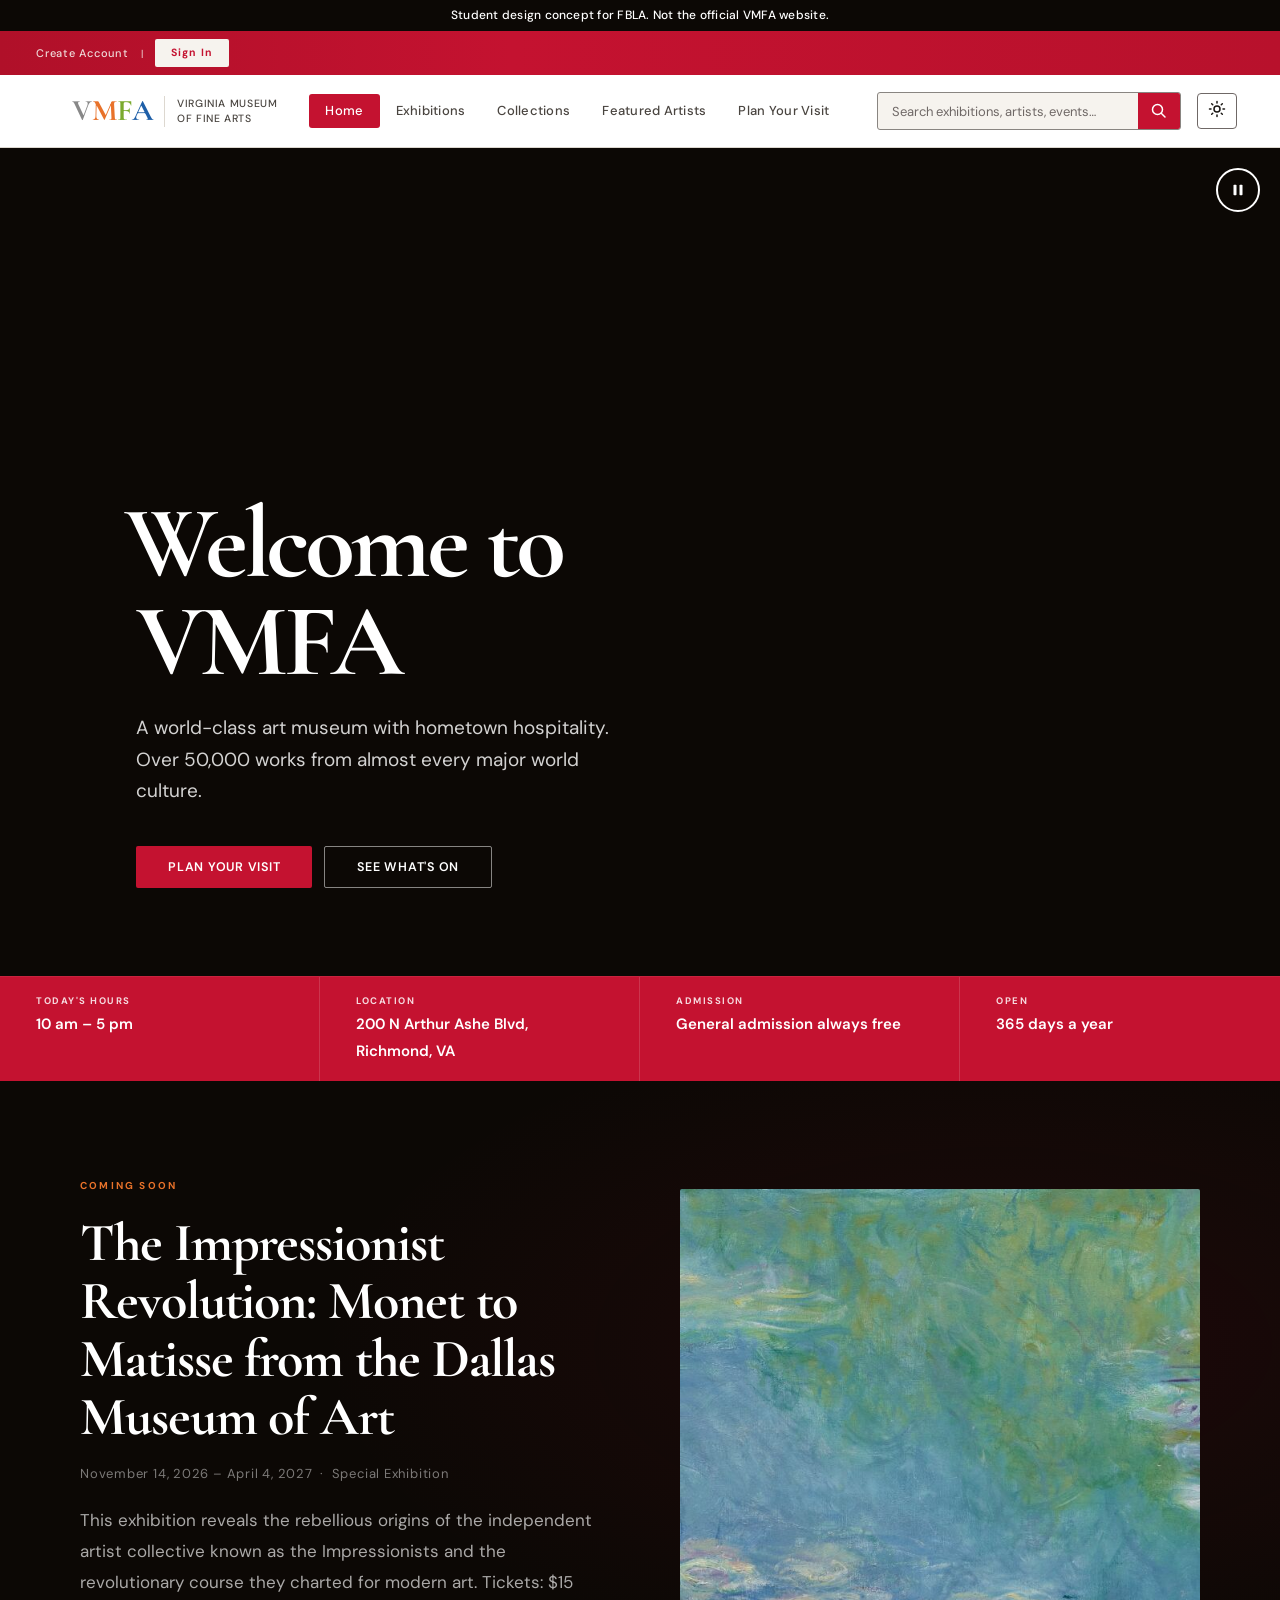
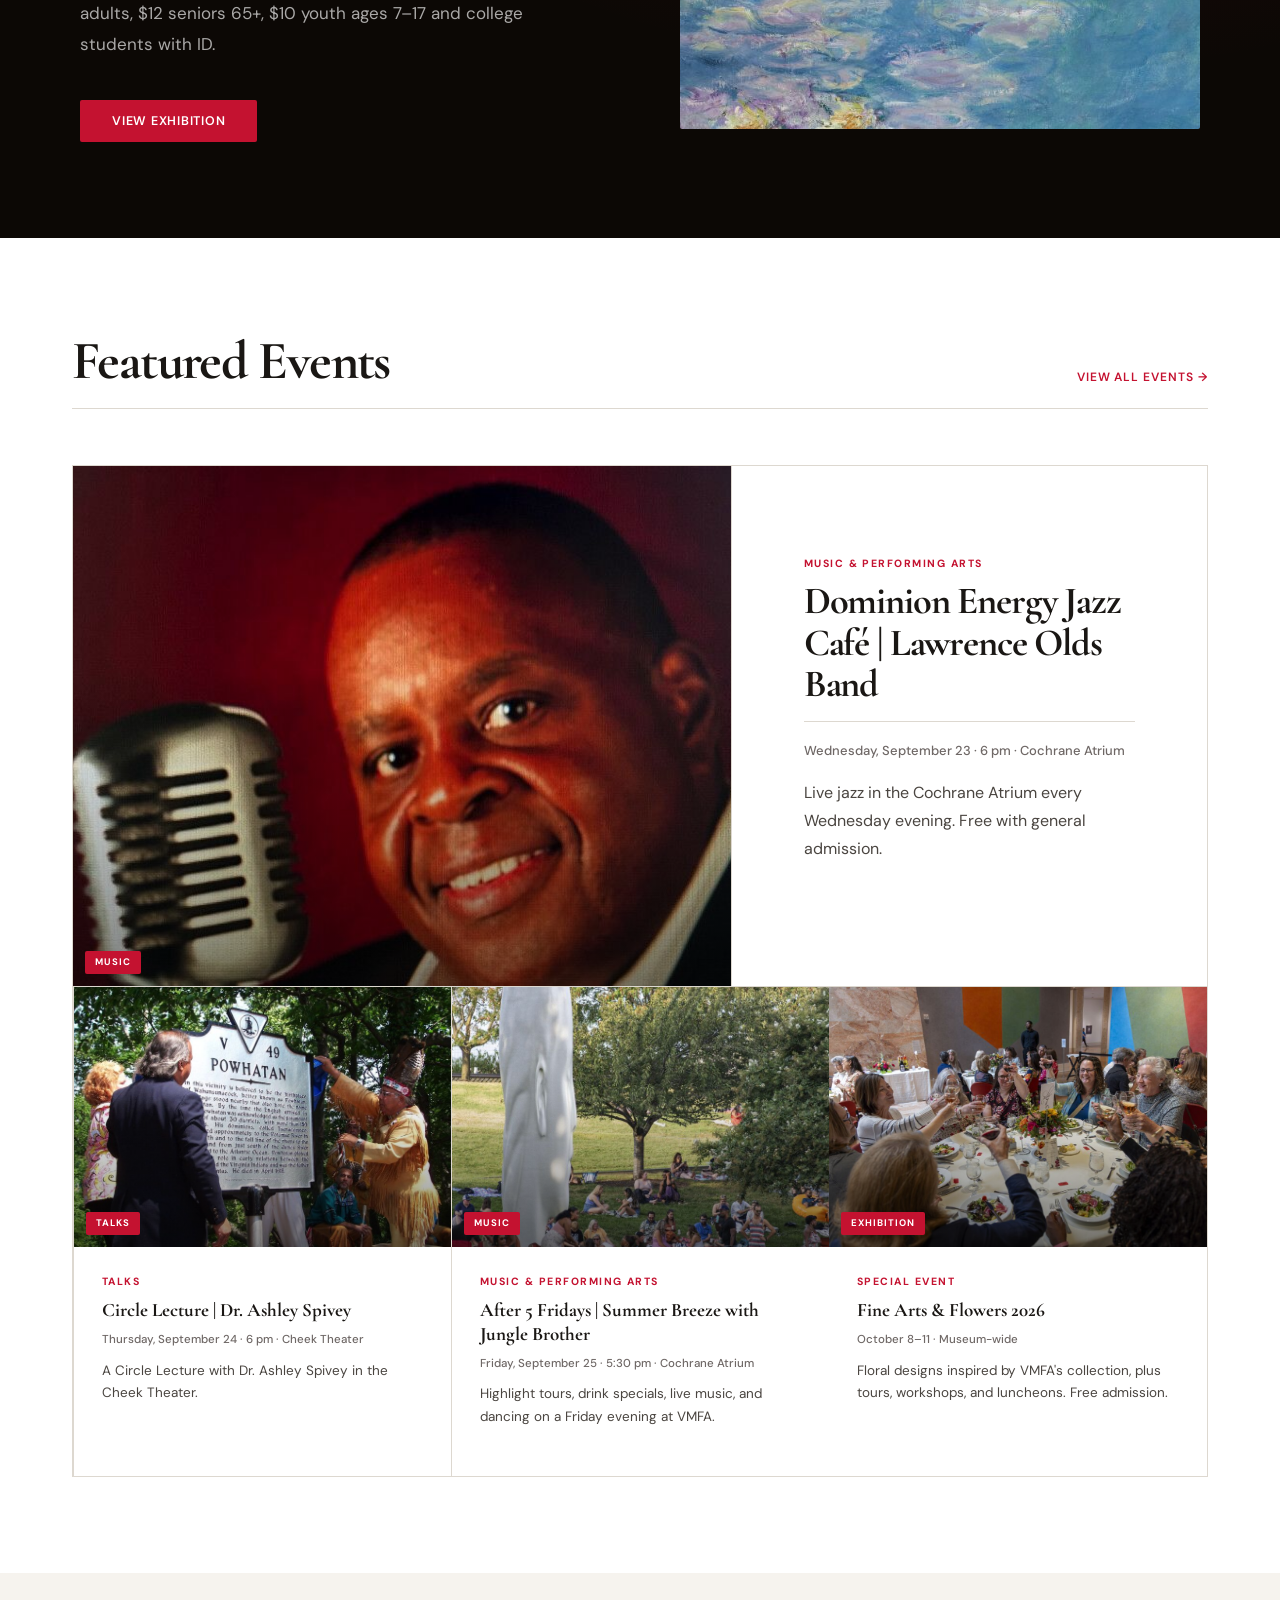
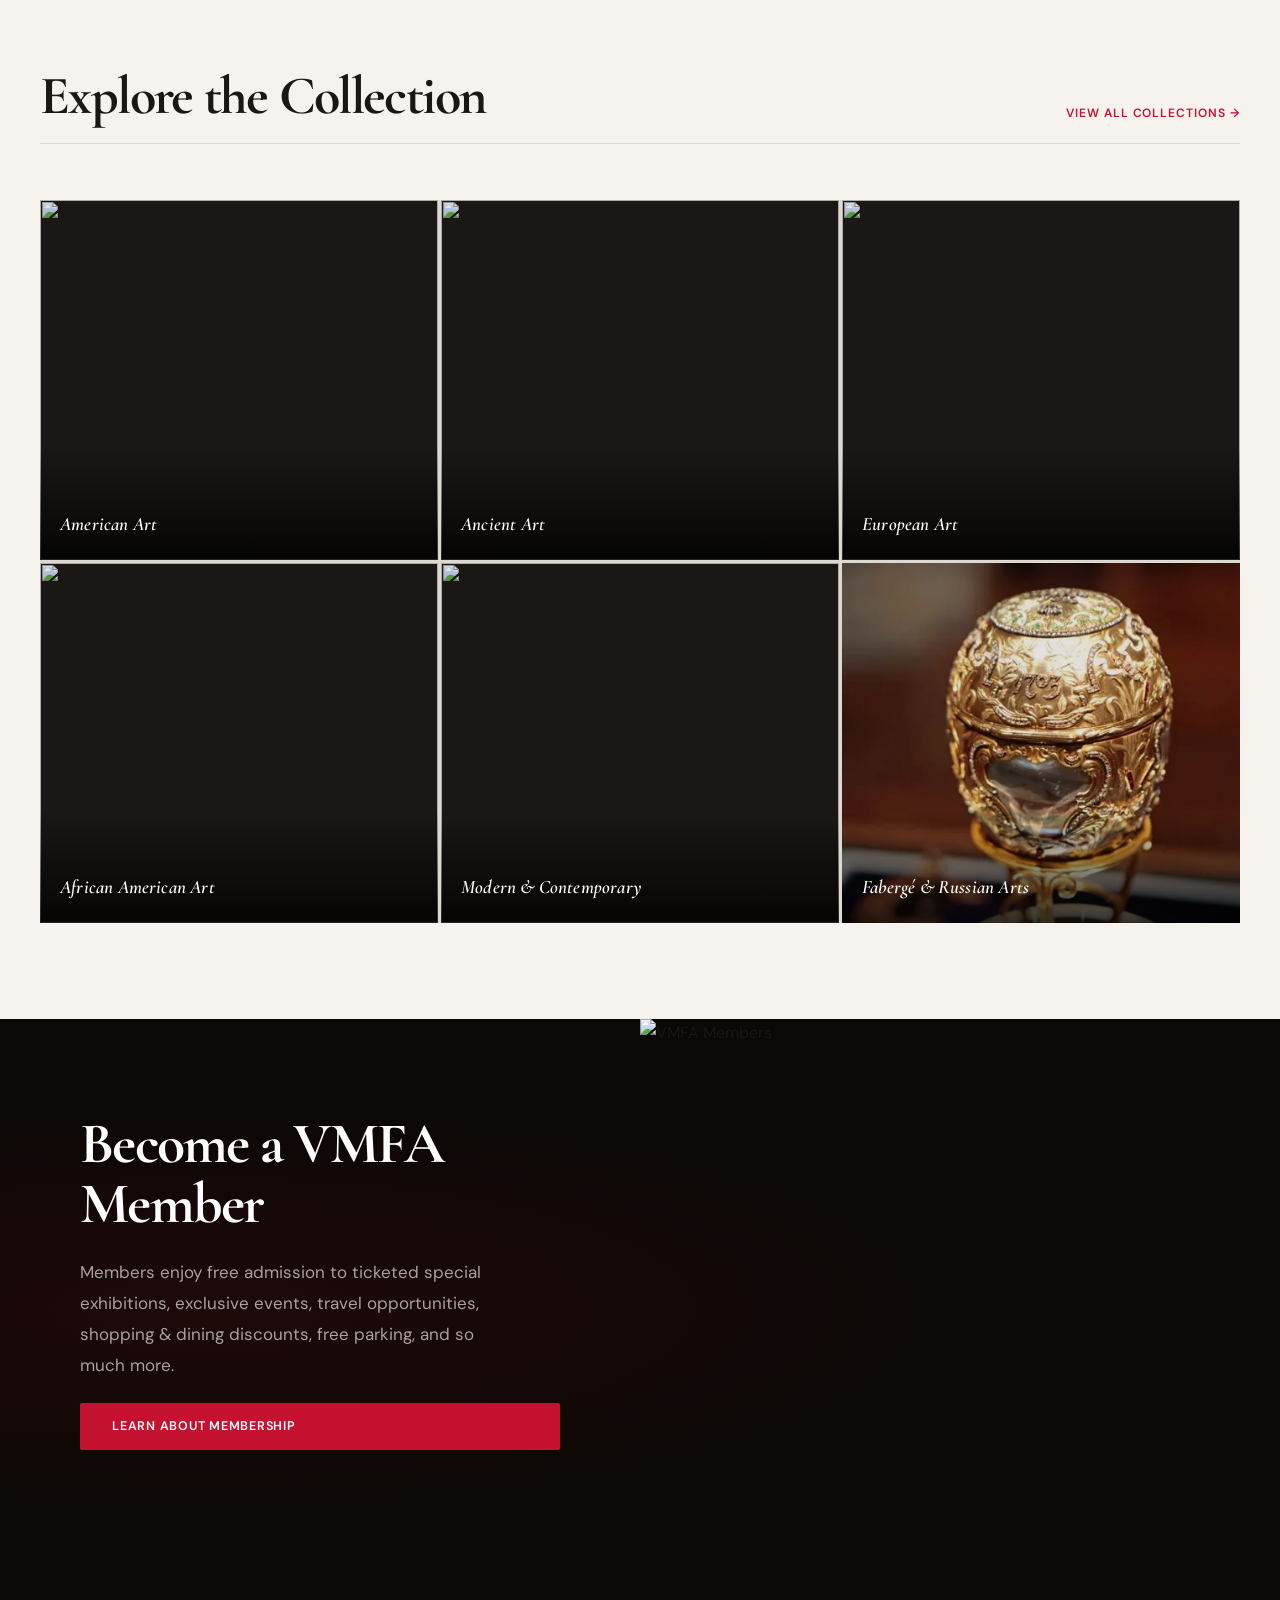
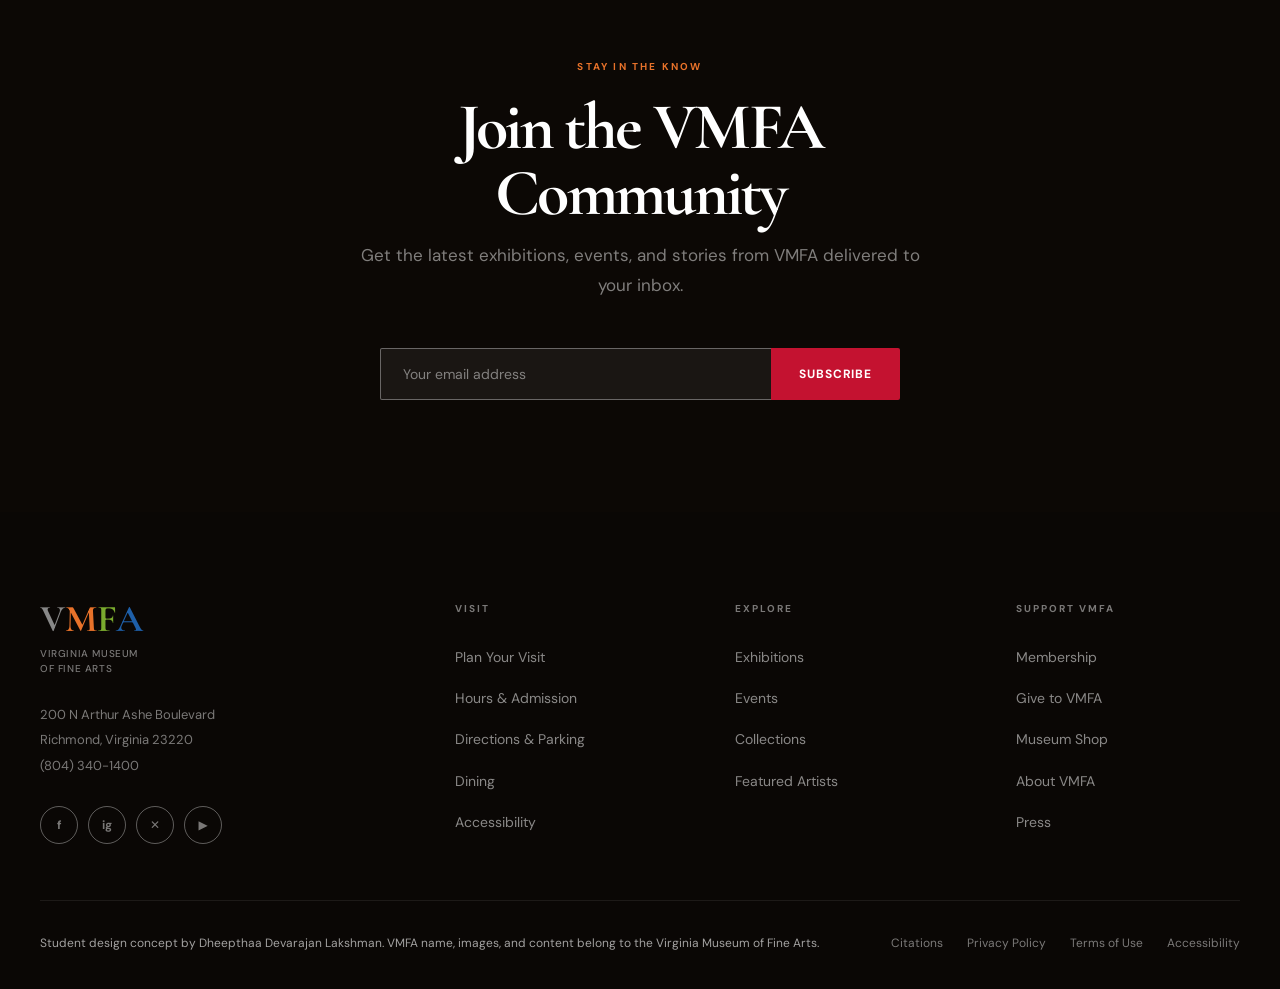
==== commit 08459483: "more accesisiblility upds" ====
--- a/index.html
+++ b/index.html
@@ -26,10 +26,10 @@
 </head>
 <body>
   <a class="skip-link" href="#main-content">Skip to main content</a>
-  <div class="site-banner" role="note">Student design concept for FBLA. Not the official VMFA website.</div>
+  <aside class="site-banner" aria-label="Demo notice">Student design concept for FBLA. Not the official VMFA website.</aside>
 
   <!-- UTILITY BAR -->
-  <div class="util-bar" id="utilBar">
+  <div class="util-bar" id="utilBar" role="navigation" aria-label="Account">
     <div class="util-bar-inner">
 <div id="utilGuest">
         <a href="signup.html" class="util-link">Create Account</a>
@@ -59,9 +59,9 @@
         </ul>
       </nav>
       <div class="header-search">
-        <input type="text" id="headerSearchInput" placeholder="Search exhibitions, artists, events&hellip;" autocomplete="off" />
+        <input type="text" id="headerSearchInput" aria-label="Search exhibitions, artists, and events" placeholder="Search exhibitions, artists, events&hellip;" autocomplete="off" />
         <button type="button" id="searchBtn" aria-label="Search" onclick="headerSearch()">
-          <svg width="16" height="16" viewBox="0 0 16 16" fill="none">
+          <svg width="16" height="16" viewBox="0 0 16 16" fill="none" aria-hidden="true" focusable="false">
             <circle cx="6.5" cy="6.5" r="5" stroke="currentColor" stroke-width="1.5"/>
             <path d="M10.5 10.5L14 14" stroke="currentColor" stroke-width="1.5" stroke-linecap="round"/>
           </svg>
@@ -73,12 +73,12 @@
   </header>
 
   <!-- Mobile Nav -->
-  <div class="mobile-nav" id="mobileNav">
-    <button class="mobile-close" id="menuClose">&#10005;</button>
+  <div class="mobile-nav" id="mobileNav" role="dialog" aria-modal="true" aria-label="Site menu">
+    <button class="mobile-close" id="menuClose" aria-label="Close menu">&#10005;</button>
     <div class="mobile-nav-search">
-      <input type="text" id="mobileNavSearchInput" placeholder="Search VMFA&hellip;" autocomplete="off" />
+      <input type="text" id="mobileNavSearchInput" aria-label="Search VMFA" placeholder="Search VMFA&hellip;" autocomplete="off" />
       <button type="button" aria-label="Search" onclick="mobileNavSearch()">
-        <svg width="16" height="16" viewBox="0 0 16 16" fill="none">
+        <svg width="16" height="16" viewBox="0 0 16 16" fill="none" aria-hidden="true" focusable="false">
           <circle cx="6.5" cy="6.5" r="5" stroke="currentColor" stroke-width="1.5"/>
           <path d="M10.5 10.5L14 14" stroke="currentColor" stroke-width="1.5" stroke-linecap="round"/>
         </svg>
@@ -99,12 +99,12 @@
   </div>
 
   <!-- Search Overlay -->
-  <div class="search-overlay" id="searchOverlay">
+  <div class="search-overlay" id="searchOverlay" role="dialog" aria-modal="true" aria-label="Search">
     <div class="search-overlay-inner">
-      <label>Search VMFA</label>
+      <label for="searchInput">Search VMFA</label>
       <input type="text" id="searchInput" placeholder="Exhibitions, events, artists, hours&hellip;" autocomplete="off" />
       <div id="searchResults" class="search-results"></div>
-      <button class="search-close" id="searchClose">&#10005;</button>
+      <button class="search-close" id="searchClose" aria-label="Close search">&#10005;</button>
     </div>
   </div>
 
@@ -150,7 +150,7 @@
             <p>This exhibition reveals the rebellious origins of the independent artist collective known as the Impressionists and the revolutionary course they charted for modern art. Tickets: $15 adults, $12 seniors 65+, $10 youth ages 7&ndash;17 and college students with ID.</p>
             <button class="btn-red" onclick="showPage('exhibitions')">View Exhibition</button>
           </div>
-          <img src="images/impressionist-revolution.jpg" alt="The Impressionist Revolution Exhibition" />
+          <img src="images/impressionist-revolution.jpg" alt="" />
         </div>
       </div>
 
@@ -244,27 +244,27 @@
           </div>
           <div class="collection-grid">
             <div class="collection-tile" onclick="showCollection('american')">
-              <img src="https://www.vmfa.museum/img/f03c2da2-c435-4044-8645-556aa6dc5414/AM2018_9_v1_TF_201812_d_o4.jpg?fm=jpg&q=80&fit=max&w=500" alt="American Art" />
+              <img src="https://www.vmfa.museum/img/f03c2da2-c435-4044-8645-556aa6dc5414/AM2018_9_v1_TF_201812_d_o4.jpg?fm=jpg&q=80&fit=max&w=500" alt="" />
               <div class="tile-label">American Art</div>
             </div>
             <div class="collection-tile" onclick="showCollection('ancient')">
-              <img src="https://www.vmfa.museum/img/4292c323-6962-47fa-b688-71b5bdc125e6/62_1_2_v2_TF_201609_o5.jpg?fm=jpg&q=80&fit=max&w=500" alt="Ancient Art" />
+              <img src="https://www.vmfa.museum/img/4292c323-6962-47fa-b688-71b5bdc125e6/62_1_2_v2_TF_201609_o5.jpg?fm=jpg&q=80&fit=max&w=500" alt="" />
               <div class="tile-label">Ancient Art</div>
             </div>
             <div class="collection-tile" onclick="showCollection('european')">
-              <img src="https://www.vmfa.museum/img/ee9a0e51-273c-4818-be6e-6c26ef88af71/62_31_v1_KW_200907_d_o4.jpg?fm=jpg&q=80&fit=max&w=500" alt="European Art" />
+              <img src="https://www.vmfa.museum/img/ee9a0e51-273c-4818-be6e-6c26ef88af71/62_31_v1_KW_200907_d_o4.jpg?fm=jpg&q=80&fit=max&w=500" alt="" />
               <div class="tile-label">European Art</div>
             </div>
             <div class="collection-tile" onclick="showCollection('african-american')">
-              <img src="https://www.vmfa.museum/img/fd885944-e883-4979-aa18-6a13266c2e5e/C_61_2013_v1_TF_201311_d_o41.jpg?fm=jpg&q=80&fit=max&w=500" alt="African American Art" />
+              <img src="https://www.vmfa.museum/img/fd885944-e883-4979-aa18-6a13266c2e5e/C_61_2013_v1_TF_201311_d_o41.jpg?fm=jpg&q=80&fit=max&w=500" alt="" />
               <div class="tile-label">African American Art</div>
             </div>
             <div class="collection-tile" onclick="showCollection('modern')">
-              <img src="https://www.vmfa.museum/img/1b7be6c4-1d3f-48e3-b463-13755437aab4/2020_19_v1_TF_202009_d_o4.jpg?fm=jpg&q=80&fit=max&w=500" alt="Modern and Contemporary" />
+              <img src="https://www.vmfa.museum/img/1b7be6c4-1d3f-48e3-b463-13755437aab4/2020_19_v1_TF_202009_d_o4.jpg?fm=jpg&q=80&fit=max&w=500" alt="" />
               <div class="tile-label">Modern &amp; Contemporary</div>
             </div>
             <div class="collection-tile" onclick="showCollection('faberge')">
-              <img src="images/faberge.jpg" alt="Faberge" />
+              <img src="images/faberge.jpg" alt="" />
               <div class="tile-label">Faberg&eacute; &amp; Russian Arts</div>
             </div>
           </div>
@@ -344,7 +344,7 @@
               data-desc="More than 100 watercolors by artists from across Virginia, selected for the Virginia Watercolor Society's 47th annual juried exhibition and on view in the 21st-Century Art Gallery."
               data-ticket="✦ Free with General Admission">
               <div class="exhibit-img-wrap">
-                <img src="images/watercolor-society.jpg" alt="Virginia Watercolor Society Exhibition" />
+                <img src="images/watercolor-society.jpg" alt="" />
                 <span class="exhibit-badge current">Now On View</span>
               </div>
               <div class="exhibit-info">
@@ -365,7 +365,7 @@
               data-desc="Recent acquisitions in American landscape photography, on view in the Photography Gallery. Free with general admission."
               data-ticket="✦ Free with General Admission">
               <div class="exhibit-img-wrap">
-                <img src="images/promise-and-peril.jpg" alt="Promise and Peril" />
+                <img src="images/promise-and-peril.jpg" alt="" />
                 <span class="exhibit-badge current">Now On View</span>
               </div>
               <div class="exhibit-info">
@@ -386,7 +386,7 @@
               data-desc="Highlights of American watercolor from VMFA's permanent collection, on view in the Mary Ann Frable Works on Paper Gallery. Free with general admission."
               data-ticket="✦ Free with General Admission">
               <div class="exhibit-img-wrap">
-                <img src="images/painted-on-paper.jpg" alt="Painted on Paper" />
+                <img src="images/painted-on-paper.jpg" alt="" />
                 <span class="exhibit-badge current">Now On View</span>
               </div>
               <div class="exhibit-info">
@@ -407,7 +407,7 @@
               data-desc="VMFA houses one of the finest collections of Impressionist paintings in the American South, including landmark works by Claude Monet, Edgar Degas, Pierre-Auguste Renoir, and Mary Cassatt. The Mellon Collection traces the movement from its origins in 1860s Paris to its full flowering in the 1880s and 90s, with particular depth in Monet's serial landscapes and Degas's intimate studies of movement."
               data-ticket="✦ Free with General Admission">
               <div class="exhibit-img-wrap">
-                <img src="images/monet.jpg" alt="Monet" />
+                <img src="images/monet.jpg" alt="" />
                 <span class="exhibit-badge current">Now On View</span>
               </div>
               <div class="exhibit-info">
@@ -428,7 +428,7 @@
               data-desc="VMFA's biennial, museum-wide exhibition of spectacular floral designs inspired by works of art in the permanent collection, created by designers from the Garden Club of Virginia, the Virginia Federation of Garden Clubs, and Ikebana of Richmond. The festivities begin with an Opening Preview Gala on October 7, and special events include talks by renowned speakers, luncheons, guided tours, floral workshops, a fashion show featuring designs by VCUarts fashion students, and children's activities."
               data-ticket="✦ Free Admission · No Tickets Required">
               <div class="exhibit-img-wrap">
-                <img src="images/fine-arts-flowers.jpg" alt="Fine Arts &amp; Flowers" />
+                <img src="images/fine-arts-flowers.jpg" alt="" />
                 <span class="exhibit-badge upcoming">Upcoming</span>
               </div>
               <div class="exhibit-info">
@@ -449,7 +449,7 @@
               data-desc="Organized with the Dallas Museum of Art, this exhibition reveals the rebellious origins of the independent artist collective known as the Impressionists and the revolutionary course they charted for modern art, from Monet to Matisse. The run has been extended through April 4, 2027."
               data-ticket="✦ Ticketed Exhibition – Members Free">
               <div class="exhibit-img-wrap">
-                <img src="images/impressionist-revolution.jpg" alt="The Impressionist Revolution" />
+                <img src="images/impressionist-revolution.jpg" alt="" />
                 <span class="exhibit-badge upcoming">Upcoming</span>
               </div>
               <div class="exhibit-info">
@@ -470,7 +470,7 @@
               data-desc="An exhibition of French photography from the age of Impressionism, opening in the Photography Gallery. Free with general admission."
               data-ticket="✦ Free with General Admission">
               <div class="exhibit-img-wrap">
-                <img src="images/french-photography.jpg" alt="French Photography in the Age of Impressionism" />
+                <img src="images/french-photography.jpg" alt="" />
                 <span class="exhibit-badge upcoming">Upcoming</span>
               </div>
               <div class="exhibit-info">
@@ -491,7 +491,7 @@
               data-desc="Drawing on rarely seen manuscripts, jewels, textiles, and paintings from the Mughal dynasty and organized by the Victoria and Albert Museum, this exhibition brought together 200 sumptuous objects — intricate paintings and manuscripts, lavish textiles, architectural elements, metalwork, furniture, arms and armor, and dazzling precious stones. Due to popular demand, the run was extended through Labor Day."
               data-ticket="This exhibition has closed.">
               <div class="exhibit-img-wrap">
-                <img src="images/mughals.jpg" alt="India's Great Mughals" />
+                <img src="images/mughals.jpg" alt="" />
                 <span class="exhibit-badge past">Closed</span>
               </div>
               <div class="exhibit-info">
@@ -512,7 +512,7 @@
               data-desc="Presented as part of VMFA's commemoration of Virginia's 250th anniversary of the American Revolution (VA250), this free exhibition paired contemporary artist Titus Kaphar with 19th-century painter Junius Brutus Stearns to examine how images of the nation's founding shape our understanding of American history."
               data-ticket="This exhibition has closed.">
               <div class="exhibit-img-wrap">
-                <img src="images/kaphar-stearns.jpg" alt="Titus Kaphar and Junius Brutus Stearns Exhibition" />
+                <img src="images/kaphar-stearns.jpg" alt="" />
                 <span class="exhibit-badge past">Closed</span>
               </div>
               <div class="exhibit-info">
@@ -533,7 +533,7 @@
               data-desc="Celebrating Black artistic excellence across generations, this landmark exhibition brought together over 130 works by Jean-Michel Basquiat, Kerry James Marshall, Amy Sherald, Derrick Adams, and Kehinde Wiley. Drawn from the personal collection of music icons Swizz Beatz and Alicia Keys, the exhibition traced five decades of boundary-pushing art that challenged, inspired, and redefined cultural narratives."
               data-ticket="This exhibition has closed.">
               <div class="exhibit-img-wrap">
-                <img src="images/giants.jpg" alt="Giants Exhibition" />
+                <img src="images/giants.jpg" alt="" />
                 <span class="exhibit-badge past">Closed</span>
               </div>
               <div class="exhibit-info">
@@ -1184,10 +1184,10 @@
             data-dates="Jamel Shabazz · 1980 · Photography"
             data-desc="Taken in Brooklyn during the early years of hip-hop culture, 'Dapper' captures two young men posed with the effortless cool that defined a generation. Shabazz's eye for dignity and style transformed everyday street corners into portraits of pride and self-expression. He spent decades documenting New York's streets, and his archive has become an essential record of a cultural moment that changed the world. This photograph is part of VMFA's growing collection of works that document African American life and culture with authenticity and depth."
             data-ticket="✦ Free with General Admission · Permanent Collection">
-            <div class="artist-img-wrap"><img src="images/dapper.jpg" alt="Dapper" /></div>
+            <div class="artist-img-wrap"><img src="images/dapper.jpg" alt="" /></div>
             <div class="artist-body">
               <p class="artist-medium">Photography</p>
-              <h3 class="artist-artwork">Dapper</h3>
+              <h2 class="artist-artwork">Dapper</h2>
               <p class="artist-name-label">Jamel Shabazz &middot; 1980</p>
               <p class="artist-bio">One of the most beloved street photographers of the hip-hop era, Jamel Shabazz documented the style and dignity of Black New Yorkers with warmth and intimacy.</p>
             </div>
@@ -1199,10 +1199,10 @@
             data-dates="Radcliffe Bailey · 2012 · Mixed media sculpture"
             data-desc="Radcliffe Bailey's 'Vessel' is a haunting assemblage that draws on African diaspora history, personal memory, and the imagery of the cosmos. The work evokes the Middle Passage — the transatlantic slave trade — through the metaphor of a vessel adrift in an infinite sea. Piano keys, mirrors, and archival materials are layered to create a meditation on loss, survival, and the enduring spirit of a people. Bailey's work often begins with his own family history and expands outward into the collective memory of the African American experience."
             data-ticket="✦ Free with General Admission · Permanent Collection">
-            <div class="artist-img-wrap"><img src="images/vessel.jpg" alt="Vessel" /></div>
+            <div class="artist-img-wrap"><img src="images/vessel.jpg" alt="" /></div>
             <div class="artist-body">
               <p class="artist-medium">Mixed Media &middot; Sculpture</p>
-              <h3 class="artist-artwork">Vessel</h3>
+              <h2 class="artist-artwork">Vessel</h2>
               <p class="artist-name-label">Radcliffe Bailey &middot; 2012</p>
               <p class="artist-bio">Atlanta-based artist Radcliffe Bailey creates multimedia works that weave together personal memory, African diaspora history, and cosmic imagery.</p>
             </div>
@@ -1214,10 +1214,10 @@
             data-dates="Claude Monet · 1885 · Oil on canvas"
             data-desc="Painted during one of Monet's most productive summers at his Giverny estate, this work captures the sun-drenched landscape of northern France in a cascade of broken brushwork and luminous color. The painting exemplifies Monet's revolutionary approach to outdoor painting — capturing fleeting light rather than fixed form. It entered VMFA's collection through the bequest of Paul and Rachel Mellon, who assembled one of the most important collections of French Impressionism in the United States. The work hangs as a centerpiece of the Mellon Galleries."
             data-ticket="✦ Free with General Admission · Mellon Galleries">
-            <div class="artist-img-wrap"><img src="images/monet.jpg" alt="Monet" /></div>
+            <div class="artist-img-wrap"><img src="images/monet.jpg" alt="" /></div>
             <div class="artist-body">
               <p class="artist-medium">Oil on Canvas &middot; Impressionism</p>
-              <h3 class="artist-artwork">Field of Poppies, Giverny</h3>
+              <h2 class="artist-artwork">Field of Poppies, Giverny</h2>
               <p class="artist-name-label">Claude Monet &middot; 1885</p>
               <p class="artist-bio">A cornerstone of the Paul and Rachel Mellon Collection, this radiant Impressionist landscape captures the gardens at Giverny in full bloom.</p>
             </div>
@@ -1229,10 +1229,10 @@
             data-dates="House of Fabergé · 1903 · Gold, enamel, diamonds, sapphires"
             data-desc="Presented by Tsar Nicholas II to Empress Alexandra Feodorovna on Easter morning, 1903, this egg commemorates the 200th anniversary of the founding of St. Petersburg. Enameled in translucent green over a guilloché ground, it opens to reveal a miniature model of the Bronze Horseman — the famous equestrian statue of Peter the Great. One of only 50 Imperial Easter Eggs ever made by the House of Fabergé, and one of the most historically significant objects in VMFA's collection. Acquired by Lillian Thomas Pratt, whose 1947 gift of Fabergé objects to VMFA remains unparalleled outside Russia."
             data-ticket="✦ Free with General Admission · Fabergé Galleries">
-            <div class="artist-img-wrap"><img src="images/faberge.jpg" alt="Faberge Easter Egg" /></div>
+            <div class="artist-img-wrap"><img src="images/faberge.jpg" alt="" /></div>
             <div class="artist-body">
               <p class="artist-medium">Decorative Arts &middot; Goldsmith</p>
-              <h3 class="artist-artwork">Imperial Peter the Great Easter Egg</h3>
+              <h2 class="artist-artwork">Imperial Peter the Great Easter Egg</h2>
               <p class="artist-name-label">Faberg&eacute; firm &middot; 1903</p>
               <p class="artist-bio">One of only 50 Imperial Easter Eggs ever created by the House of Faberg&eacute;, presented by Tsar Nicholas II to Empress Alexandra in 1903.</p>
             </div>
@@ -1244,10 +1244,10 @@
             data-dates="Julie Mehretu · 2004 · Ink &amp; acrylic on canvas"
             data-desc="Measuring nearly ten feet wide, 'Stadia III' is one of Julie Mehretu's monumental explorations of space, power, and architecture. Mehretu layers architectural drawings — stadiums, arenas, public gathering spaces — with explosive gestural marks that suggest both energy and erasure. The work asks questions about who claims public space, and what histories get buried beneath the surfaces of our built environment. Mehretu, born in Addis Ababa and raised in the United States, is among the most celebrated painters working today. This work entered VMFA's collection in 2008 and anchors the modern and contemporary galleries."
             data-ticket="✦ Free with General Admission · Modern Galleries">
-            <div class="artist-img-wrap"><img src="images/stadia.jpg" alt="Stadia III" /></div>
+            <div class="artist-img-wrap"><img src="images/stadia.jpg" alt="" /></div>
             <div class="artist-body">
               <p class="artist-medium">Painting &middot; Contemporary</p>
-              <h3 class="artist-artwork">Stadia III</h3>
+              <h2 class="artist-artwork">Stadia III</h2>
               <p class="artist-name-label">Julie Mehretu &middot; 2004</p>
               <p class="artist-bio">Ethiopian-American artist Julie Mehretu is celebrated for her monumental abstract works that layer architectural diagrams, maps, and gestural mark-making.</p>
             </div>
@@ -1259,10 +1259,10 @@
             data-dates="Deborah Roberts · 2018 · Collage &amp; mixed media"
             data-desc="Deborah Roberts creates large-scale collages that center Black children — their joy, their innocence, and their right to simply be children. This work draws on found images from fashion magazines, historical photographs, and popular culture, combining them into new composite figures that feel both timeless and urgent. Roberts reclaims imagery of Black childhood from narratives of trauma and instead insists on beauty, play, and possibility. Her work has made her one of the most important voices in contemporary American art, and this piece is among the most beloved in VMFA's collection."
             data-ticket="✦ Free with General Admission · Permanent Collection">
-            <div class="artist-img-wrap"><img src="images/children.jpg" alt="Let Them Be Children" /></div>
+            <div class="artist-img-wrap"><img src="images/children.jpg" alt="" /></div>
             <div class="artist-body">
               <p class="artist-medium">Collage &middot; Mixed Media</p>
-              <h3 class="artist-artwork">Let Them Be Children</h3>
+              <h2 class="artist-artwork">Let Them Be Children</h2>
               <p class="artist-name-label">Deborah Roberts &middot; 2018</p>
               <p class="artist-bio">Austin-based artist Deborah Roberts creates large-scale collages that center Black childhood, joy, and innocence.</p>
             </div>
@@ -1279,7 +1279,7 @@
       </div>
       <div class="visit-grid">
         <div class="visit-card">
-          <h3>Hours of Operation</h3>
+          <h2>Hours of Operation</h2>
           <div class="hours-table">
             <div class="hours-row"><span class="day">Saturday - Tuesday</span><span class="time">10 am - 5 pm</span></div>
             <div class="hours-row"><span class="day">Wednesday - Friday</span><span class="time">10 am - 9 pm</span></div>
@@ -1287,7 +1287,7 @@
           <p class="visit-note">Open 365 days a year. Holiday hours (Thanksgiving, Christmas Eve, Christmas Day, New Year's Eve, New Year's Day): 10 am - 5 pm. Some galleries are temporarily closed during the museum's expansion and renovation project (21st Century, African, Decorative Arts after 1890, Indigenous American, Mid to Late 20th Century, and Pre-Columbian collections).</p>
         </div>
         <div class="visit-card">
-          <h3>Admission &amp; Tickets</h3>
+          <h2>Admission &amp; Tickets</h2>
           <div class="ticket-table">
             <div class="ticket-row"><div><strong>General Admission</strong><p>Permanent collection &amp; galleries</p></div><span class="price free">Always Free</span></div>
             <div class="ticket-row"><div><strong>Special Exhibition - Adult</strong></div><span class="price">$15</span></div>
@@ -1303,7 +1303,7 @@
           </div>
         </div>
         <div class="visit-card">
-          <h3>Location &amp; Getting Here</h3>
+          <h2>Location &amp; Getting Here</h2>
           <address class="visit-address">200 N Arthur Ashe Boulevard<br>Richmond, Virginia 23220</address>
           <div class="transit-info">
             <div class="transit-item"><strong>By Car</strong><p>Take I-195 to Exit 1B (Boulevard). Parking available in the museum parking deck and nearby streets.</p></div>
@@ -1312,7 +1312,7 @@
           </div>
         </div>
         <div class="visit-card">
-          <h3>Accessibility &amp; Services</h3>
+          <h2>Accessibility &amp; Services</h2>
           <ul class="amenities-list">
             <li>&#10003; Fully wheelchair accessible</li>
             <li>&#10003; Elevator access to all floors</li>
@@ -1325,7 +1325,7 @@
           </ul>
         </div>
         <div class="visit-card">
-          <h3>Dining at VMFA</h3>
+          <h2>Dining at VMFA</h2>
           <div class="dining-options">
             <div class="dining-item"><strong>Amuse Restaurant</strong><p>Full-service restaurant at VMFA.</p><span class="dining-hours">Sat-Tue: 11:30 am - 4:30 pm &middot; Wed-Fri: 11:30 am - 8 pm</span></div>
             <div class="dining-item"><strong>Floris at VMFA</strong><p>Dining at VMFA.</p><span class="dining-hours">Sat-Wed: 11:30 am - 4 pm</span></div>
@@ -1333,7 +1333,7 @@
           </div>
         </div>
         <div class="visit-card">
-          <h3>Contact &amp; Group Visits</h3>
+          <h2>Contact &amp; Group Visits</h2>
           <div class="contact-info">
             <div class="contact-item"><strong>General Info</strong><p>(804) 340-1400</p></div>
             <div class="contact-item"><strong>Group Visits</strong><p>groups@vmfa.museum</p><p>Groups of 10+ receive guided tours and discounts. Advance booking required.</p></div>
@@ -1347,13 +1347,13 @@
   </main>
 
   <!-- Newsletter -->
-  <section class="newsletter">
+  <section class="newsletter" aria-label="Newsletter signup">
     <div class="newsletter-inner">
       <p class="eyebrow">Stay in the Know</p>
       <h2>Join the VMFA Community</h2>
       <p>Get the latest exhibitions, events, and stories from VMFA delivered to your inbox.</p>
       <form class="newsletter-form" id="newsletterForm" onsubmit="handleNewsletter(event);">
-        <input type="email" id="newsletterEmail" placeholder="Your email address" required />
+        <input type="email" id="newsletterEmail" aria-label="Email address for the VMFA newsletter" placeholder="Your email address" required />
         <button type="submit">Subscribe</button>
       </form>
       <p class="newsletter-success" id="newsletterSuccess">Thank you! You&rsquo;re now subscribed to VMFA updates.</p>
@@ -1382,7 +1382,7 @@
           </div>
         </div>
         <div class="footer-col">
-          <h4>Visit</h4>
+          <h3>Visit</h3>
           <ul>
             <li><a href="#" onclick="showPage('visit'); return false;">Plan Your Visit</a></li>
             <li><a href="#" onclick="showPage('visit'); return false;">Hours &amp; Admission</a></li>
@@ -1392,7 +1392,7 @@
           </ul>
         </div>
         <div class="footer-col">
-          <h4>Explore</h4>
+          <h3>Explore</h3>
           <ul>
             <li><a href="#" onclick="showPage('exhibitions'); return false;">Exhibitions</a></li>
             <li><a href="#" onclick="showPage('exhibitions'); return false;">Events</a></li>
@@ -1401,7 +1401,7 @@
           </ul>
         </div>
         <div class="footer-col">
-          <h4>Support VMFA</h4>
+          <h3>Support VMFA</h3>
           <ul>
             <li><a href="https://www.vmfa.museum/membership/" target="_blank">Membership</a></li>
             <li><a href="https://www.vmfa.museum/give/" target="_blank">Give to VMFA</a></li>
@@ -1425,7 +1425,7 @@
 
   <!-- Exhibition Detail Panel -->
   <div id="exhibitOverlay" class="exhibit-overlay" onclick="closeExhibitDetail()"></div>
-  <aside id="exhibitPanel" class="exhibit-panel" role="dialog" aria-modal="true">
+  <aside id="exhibitPanel" class="exhibit-panel" role="dialog" aria-modal="true" aria-labelledby="epTitle" aria-label="Details">
     <button class="exhibit-panel-close" onclick="closeExhibitDetail()" aria-label="Close">&times;</button>
     <div class="exhibit-panel-img-wrap">
       <img id="epImg" src="" alt="" />
@@ -1443,7 +1443,7 @@
 
   <!-- ── Reservation Modal ───────────────────────────────── -->
   <div id="reserveModalOverlay" class="modal-overlay" onclick="closeReserveModal()"></div>
-  <div id="reserveModal" class="reserve-modal" role="dialog" aria-modal="true">
+  <div id="reserveModal" class="reserve-modal" role="dialog" aria-modal="true" aria-label="Reserve tickets">
 
     <!-- STEP 1: Ticket Selection -->
     <div id="reserveStep1" class="reserve-step">
@@ -1468,33 +1468,33 @@
           <div class="ticket-counter-row">
             <div class="ticket-counter-info"><strong>Adults (18+)</strong><span class="ticket-price-label" id="priceAdults">$15 each</span></div>
             <div class="ticket-counter-ctrl">
-              <button class="counter-btn" onclick="changeTicket('adults',-1)">&#8722;</button>
+              <button class="counter-btn" onclick="changeTicket('adults',-1)" aria-label="Remove one adult ticket">&#8722;</button>
               <span class="counter-val" id="ctAdults">0</span>
-              <button class="counter-btn" onclick="changeTicket('adults',1)">&#43;</button>
+              <button class="counter-btn" onclick="changeTicket('adults',1)" aria-label="Add one adult ticket">&#43;</button>
             </div>
           </div>
           <div class="ticket-counter-row">
             <div class="ticket-counter-info"><strong>Seniors (65+)</strong><span class="ticket-price-label" id="priceSeniors">$12 each</span></div>
             <div class="ticket-counter-ctrl">
-              <button class="counter-btn" onclick="changeTicket('seniors',-1)">&#8722;</button>
+              <button class="counter-btn" onclick="changeTicket('seniors',-1)" aria-label="Remove one senior ticket">&#8722;</button>
               <span class="counter-val" id="ctSeniors">0</span>
-              <button class="counter-btn" onclick="changeTicket('seniors',1)">&#43;</button>
+              <button class="counter-btn" onclick="changeTicket('seniors',1)" aria-label="Add one senior ticket">&#43;</button>
             </div>
           </div>
           <div class="ticket-counter-row">
             <div class="ticket-counter-info"><strong>Youth (7&ndash;17) &amp; College Students</strong><span class="ticket-price-label" id="priceStudents">$10 each</span></div>
             <div class="ticket-counter-ctrl">
-              <button class="counter-btn" onclick="changeTicket('students',-1)">&#8722;</button>
+              <button class="counter-btn" onclick="changeTicket('students',-1)" aria-label="Remove one youth or student ticket">&#8722;</button>
               <span class="counter-val" id="ctStudents">0</span>
-              <button class="counter-btn" onclick="changeTicket('students',1)">&#43;</button>
+              <button class="counter-btn" onclick="changeTicket('students',1)" aria-label="Add one youth or student ticket">&#43;</button>
             </div>
           </div>
           <div class="ticket-counter-row">
             <div class="ticket-counter-info"><strong>Children (under 7)</strong><span class="ticket-price-label">Free</span></div>
             <div class="ticket-counter-ctrl">
-              <button class="counter-btn" onclick="changeTicket('children',-1)">&#8722;</button>
+              <button class="counter-btn" onclick="changeTicket('children',-1)" aria-label="Remove one child ticket">&#8722;</button>
               <span class="counter-val" id="ctChildren">0</span>
-              <button class="counter-btn" onclick="changeTicket('children',1)">&#43;</button>
+              <button class="counter-btn" onclick="changeTicket('children',1)" aria-label="Add one child ticket">&#43;</button>
             </div>
           </div>
         </div>
--- a/styles.css
+++ b/styles.css
@@ -48,7 +48,8 @@
   --fg-mid:       #4a4540;
   --fg-soft:      #6f6866;
   --line:         #ddd8d0;   /* decorative dividers */
-  --line-ctl:     #ddd8d0;   /* borders of inputs, buttons, tabs */
+  --line-ctl:     #898581;   /* borders of inputs, buttons, tabs (3:1 on white, cream and beige) */
+  --card-line:    #898581;   /* borders of card-style widgets: calendar cards, saved items, account menu */
 
   /* semantic: accent */
   --accent:       #c41230;   /* filled buttons, badges, bars */
@@ -134,11 +135,11 @@
   --dk-t-82: rgba(255,255,255,0.82);
   --dk-b-07: rgba(255,255,255,0.07);
   --dk-b-08: rgba(255,255,255,0.08);
-  --dk-b-14: rgba(255,255,255,0.14);
+  --dk-b-14: rgba(255,255,255,0.35);
   --dk-b-15: rgba(255,255,255,0.15);
-  --dk-b-16: rgba(255,255,255,0.16);
-  --dk-b-18: rgba(255,255,255,0.18);
-  --dk-b-25: rgba(255,255,255,0.25);
+  --dk-b-16: rgba(255,255,255,0.35);
+  --dk-b-18: rgba(255,255,255,0.35);
+  --dk-b-25: rgba(255,255,255,0.35);
   --dk-b-30: rgba(255,255,255,0.30);
   --dk-b-36: rgba(255,255,255,0.36);
   --dk-b-50: rgba(255,255,255,0.50);
@@ -171,6 +172,7 @@
   --fg-soft:   #a3a09b;
   --line:      #3a3d44;
   --line-ctl:  #7d828c;
+  --card-line: #3a3d44;
 
   --accent:        #d13a52;
   --accent-hover:  #b32d43;
@@ -273,6 +275,7 @@
   --fg-soft:   #d6d6d6;
   --line:      #b3b3b3;
   --line-ctl:  #ffffff;
+  --card-line: #b3b3b3;
 
   --accent:        #ffd60a;
   --accent-hover:  #fff27a;
@@ -1376,7 +1379,7 @@
 }
 .visit-card:last-child { border-bottom: none; }
 
-.visit-card h3 {
+.visit-card h2 {
   grid-column: 1;
   font-family: var(--ff-display);
   font-size: 36px;
@@ -1390,7 +1393,7 @@
   position: sticky;
   top: calc(var(--header-h) + 20px);
 }
-.visit-card > *:not(h3) { grid-column: 2; }
+.visit-card > *:not(h2) { grid-column: 2; }
 
 /* Hours */
 .hours-table { margin-bottom: 16px; }
@@ -1595,7 +1598,7 @@
 }
 .footer-social a:hover { background: var(--accent); border-color: var(--accent-text); color: var(--on-accent); }
 
-.footer-col h4 {
+.footer-col h3 {
   font-size: 10px;
   font-weight: 700;
   text-transform: uppercase;
@@ -1679,7 +1682,7 @@
   .artist-body { padding: 56px 56px; }
   .artist-artwork { font-size: clamp(26px, 3vw, 38px); }
   .visit-card { column-gap: 64px; }
-  .visit-card h3 { font-size: 28px; }
+  .visit-card h2 { font-size: 28px; }
   .section { padding: 80px 32px; }
   .section-gray { padding: 80px 32px; }
 }
@@ -1779,8 +1782,8 @@
   /* Visit */
   .visit-grid { padding: 0 24px 56px; }
   .visit-card { grid-template-columns: 1fr; column-gap: 0; row-gap: 28px; padding: 56px 0; }
-  .visit-card h3 { font-size: 26px; position: static; }
-  .visit-card > *:not(h3) { grid-column: 1; }
+  .visit-card h2 { font-size: 26px; position: static; }
+  .visit-card > *:not(h2) { grid-column: 1; }
   .amenities-list { grid-template-columns: 1fr; }
 
   /* Newsletter */
@@ -1811,7 +1814,7 @@
   .footer-bottom { flex-direction: column; align-items: flex-start; gap: 10px; }
   .artist-body { padding: 36px 20px; }
   .artist-artwork { font-size: 24px; }
-  .visit-card h3 { font-size: 22px; }
+  .visit-card h2 { font-size: 22px; }
   .section { padding: 48px 20px; }
   .section-gray { padding: 48px 20px; }
 }
@@ -2403,7 +2406,7 @@
   top: calc(100% + 10px);
   right: 0;
   background: var(--surface);
-  border: 1px solid var(--line);
+  border: 1px solid var(--card-line);
   min-width: 210px;
   box-shadow: 0 8px 32px rgba(26,23,20,0.18);
   z-index: 2000;
@@ -2776,7 +2779,7 @@
   position: relative;
   cursor: pointer;
   background: var(--surface);
-  border: 1px solid var(--line);
+  border: 1px solid var(--card-line);
   overflow: hidden;
   transition: box-shadow 0.18s;
 }
@@ -2981,7 +2984,7 @@
   display: grid;
   grid-template-columns: 240px 1fr;
   background: var(--surface);
-  border: 1px solid var(--line);
+  border: 1px solid var(--card-line);
   border-radius: 4px;
   overflow: hidden;
   margin-bottom: 16px;
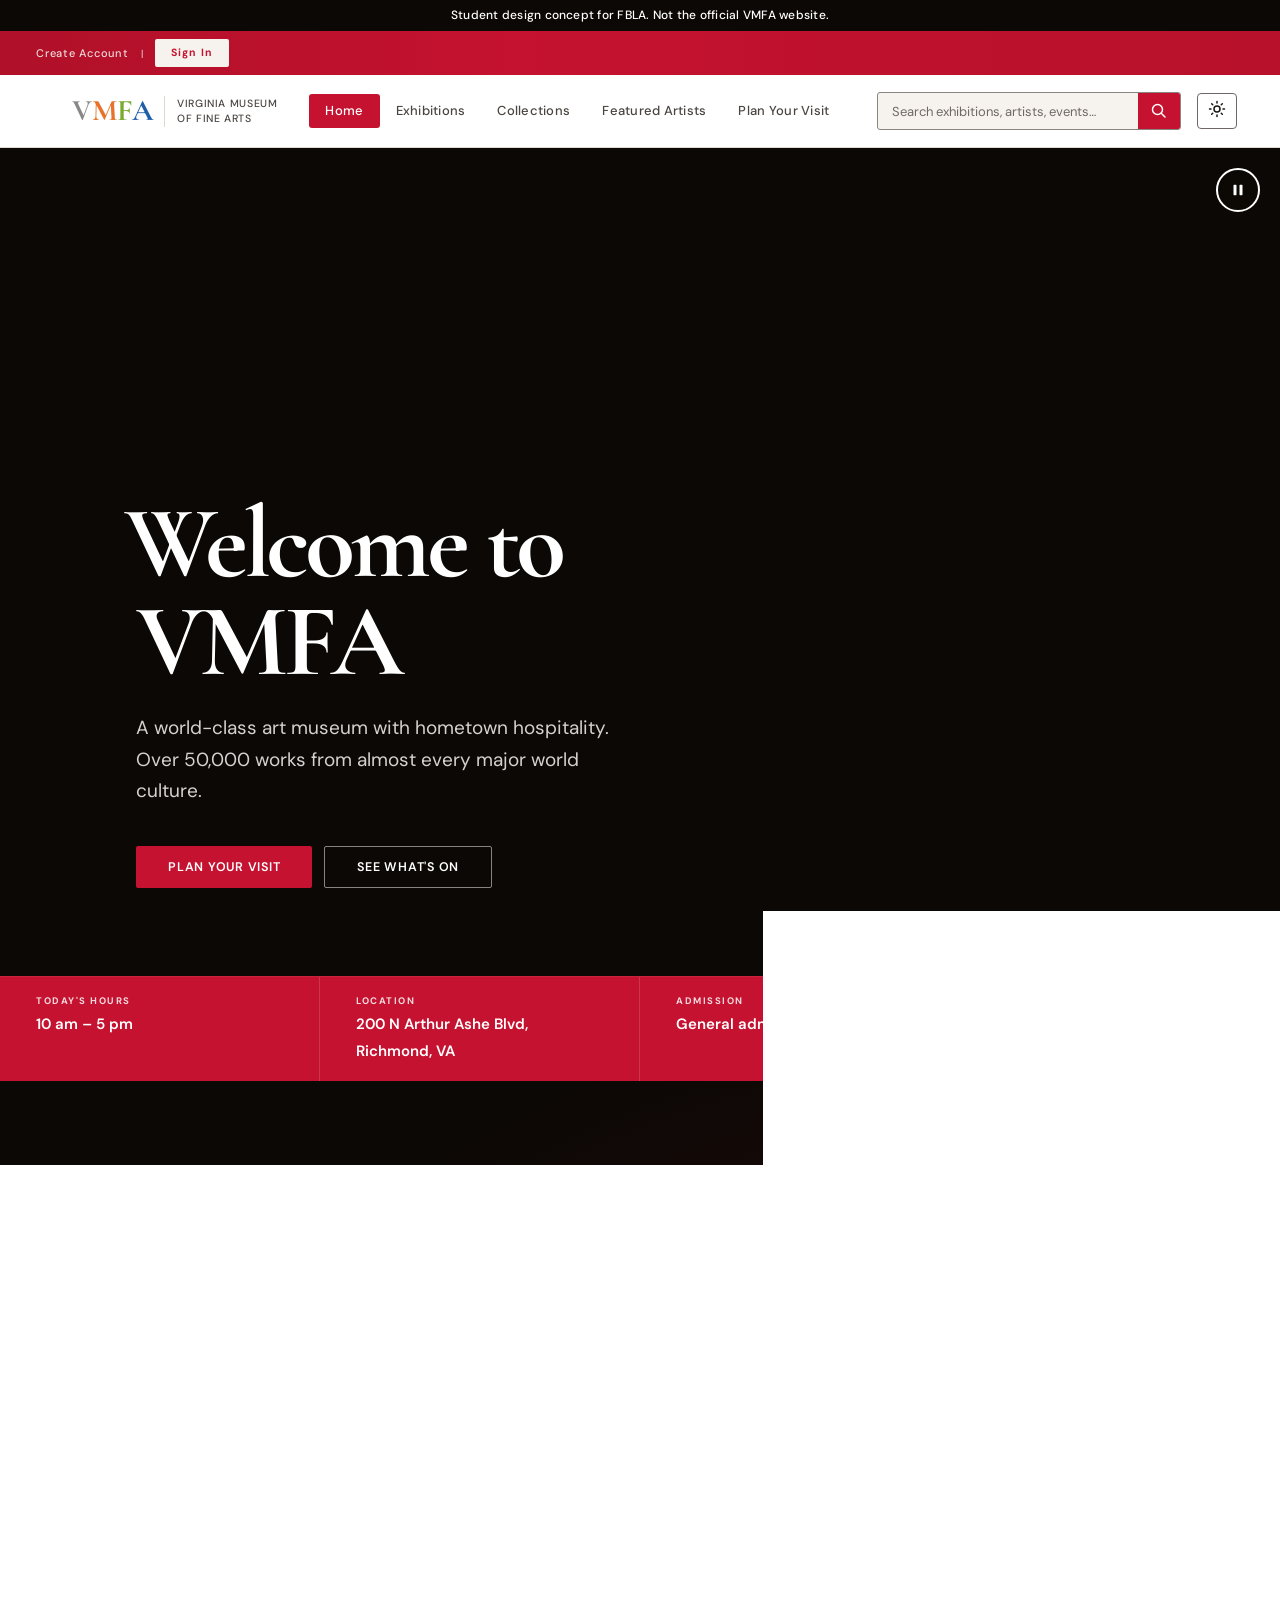
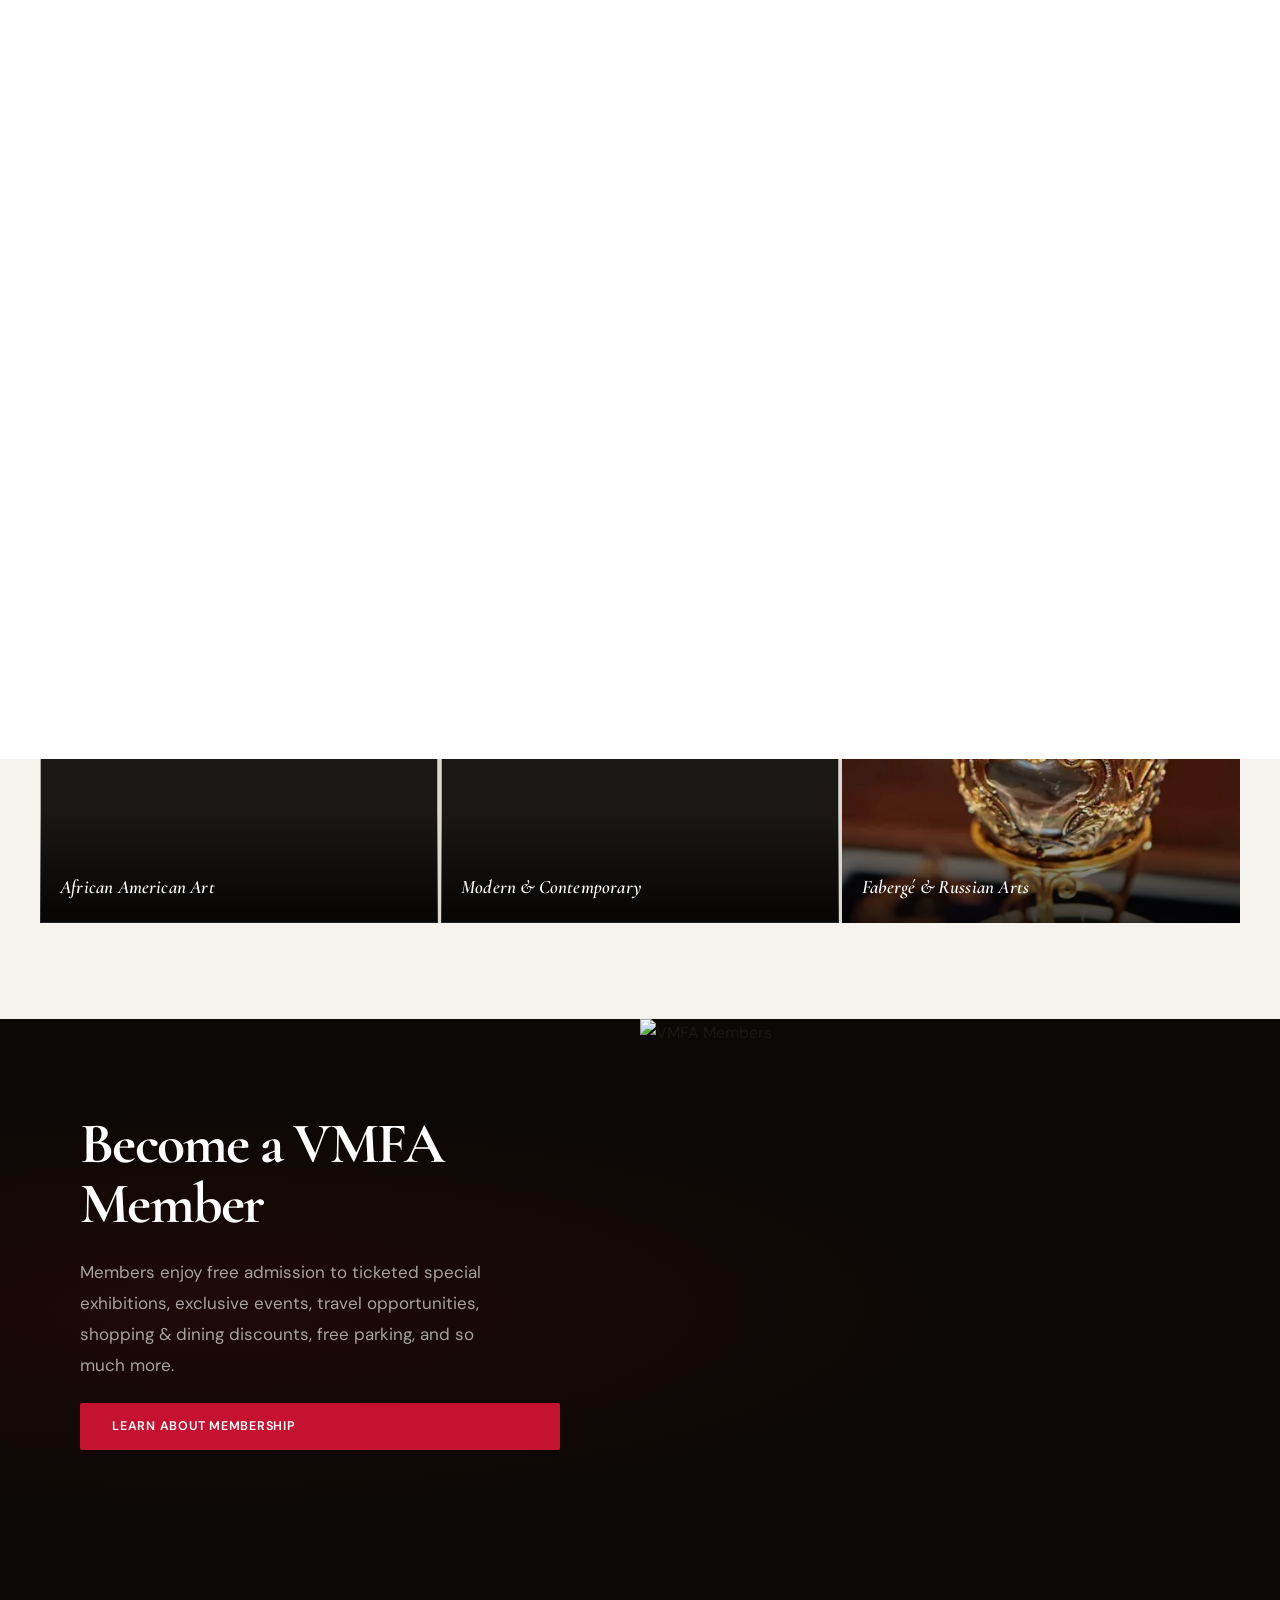
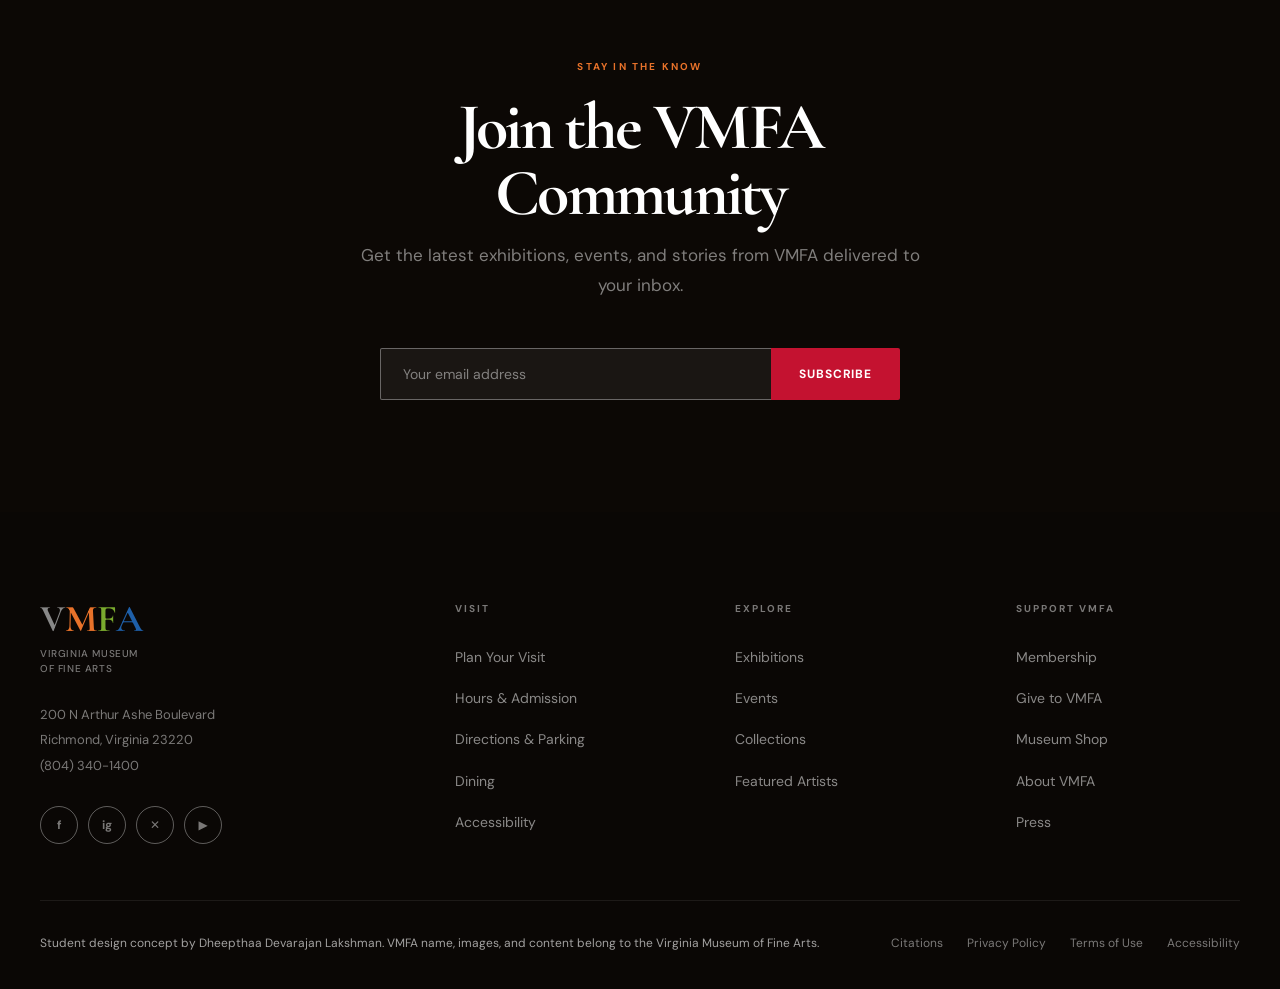
==== commit 124adeee: "tab header change" ====
--- a/index.html
+++ b/index.html
@@ -6,7 +6,9 @@
   <meta name="referrer" content="unsafe-url" />
   <title>Virginia Museum of Fine Arts | Student Design Concept</title>
   <meta name="description" content="Student design concept for FBLA: a redesigned Virginia Museum of Fine Arts website with exhibitions, events, collections and visit info. Not the official VMFA website." />
-  <link rel="icon" href="favicon.svg" type="image/svg+xml" />
+  <link rel="icon" type="image/png" sizes="32x32" href="favicon-32x32.png" />
+  <link rel="icon" type="image/png" sizes="16x16" href="favicon-16x16.png" />
+  <link rel="apple-touch-icon" sizes="180x180" href="apple-touch-icon.png" />
   <link rel="canonical" href="https://insanestars.github.io/DHEEPTHAA-VMFA-FBLA/" />
   <meta property="og:type" content="website" />
   <meta property="og:site_name" content="VMFA Student Design Concept" />
@@ -275,7 +277,7 @@
         <div class="member-cta-text">
           <h2>Become a VMFA Member</h2>
           <p>Members enjoy free admission to ticketed special exhibitions, exclusive events, travel opportunities, shopping &amp; dining discounts, free parking, and so much more.</p>
-          <a href="https://www.vmfa.museum/membership/" target="_blank" class="btn-red">Learn About Membership</a>
+          <a href="https://www.vmfa.museum/membership/" target="_blank" class="btn-red">Learn About Membership<span class="visually-hidden"> (opens in a new tab)</span></a>
         </div>
         <div class="member-cta-img">
           <img src="https://www.vmfa.museum/img/58dfa840-0405-4775-8251-6c72c20bf9b4/E202405_SS_535_o53.jpg?fm=jpg&q=80&fit=max&w=700" alt="VMFA Members" />
@@ -1308,7 +1310,7 @@
           <div class="transit-info">
             <div class="transit-item"><strong>By Car</strong><p>Take I-195 to Exit 1B (Boulevard). Parking available in the museum parking deck and nearby streets.</p></div>
             <div class="transit-item"><strong>Parking</strong><p>VMFA Parking Deck: $6 per day, open during museum hours (Sat&ndash;Tue 7 am&ndash;7 pm; Wed&ndash;Fri 7 am&ndash;10 pm). Members receive complimentary parking. Accessible parking is available in the deck and on the north side of the main building.</p></div>
-            <div class="transit-item"><strong>By Bus</strong><p>The closest GRTC bus stop is on Grove Ave via route 77. Check out <a href="https://www.ridegrtc.com/" target="_blank" rel="noopener">GRTC's website</a> for more information.</p></div>
+            <div class="transit-item"><strong>By Bus</strong><p>The closest GRTC bus stop is on Grove Ave via route 77. Check out <a href="https://www.ridegrtc.com/" target="_blank" rel="noopener">GRTC's website<span class="visually-hidden"> (opens in a new tab)</span></a> for more information.</p></div>
           </div>
         </div>
         <div class="visit-card">
@@ -1339,7 +1341,7 @@
             <div class="contact-item"><strong>Group Visits</strong><p>groups@vmfa.museum</p><p>Groups of 10+ receive guided tours and discounts. Advance booking required.</p></div>
             <div class="contact-item"><strong>Private Events</strong><p>VMFA's galleries and spaces are available for private events and rentals.</p></div>
           </div>
-          <a href="https://www.vmfa.museum/visit/group-visits/" target="_blank" class="btn-outline-red" style="margin-top:16px;width:100%;display:block;text-align:center;">Plan a Group Visit</a>
+          <a href="https://www.vmfa.museum/visit/group-visits/" target="_blank" class="btn-outline-red" style="margin-top:16px;width:100%;display:block;text-align:center;">Plan a Group Visit<span class="visually-hidden"> (opens in a new tab)</span></a>
         </div>
       </div>
     </section>
@@ -1375,10 +1377,10 @@
             (804) 340-1400
           </address>
           <div class="footer-social">
-            <a href="https://www.facebook.com/VirginiaMuseumofFineArts" target="_blank" rel="noopener" aria-label="Facebook">f</a>
-            <a href="https://www.instagram.com/vmfa/" target="_blank" rel="noopener" aria-label="Instagram">ig</a>
-            <a href="https://x.com/vmfa" target="_blank" rel="noopener" aria-label="X">&#x2715;</a>
-            <a href="https://www.youtube.com/@vmfarichmond" target="_blank" rel="noopener" aria-label="YouTube">&#9654;</a>
+            <a href="https://www.facebook.com/VirginiaMuseumofFineArts" target="_blank" rel="noopener" aria-label="Facebook (opens in a new tab)">f</a>
+            <a href="https://www.instagram.com/vmfa/" target="_blank" rel="noopener" aria-label="IG, Instagram (opens in a new tab)">ig</a>
+            <a href="https://x.com/vmfa" target="_blank" rel="noopener" aria-label="X (opens in a new tab)">&#x2715;</a>
+            <a href="https://www.youtube.com/@vmfarichmond" target="_blank" rel="noopener" aria-label="YouTube (opens in a new tab)">&#9654;</a>
           </div>
         </div>
         <div class="footer-col">
@@ -1403,21 +1405,21 @@
         <div class="footer-col">
           <h3>Support VMFA</h3>
           <ul>
-            <li><a href="https://www.vmfa.museum/membership/" target="_blank">Membership</a></li>
-            <li><a href="https://www.vmfa.museum/give/" target="_blank">Give to VMFA</a></li>
-            <li><a href="https://shop.vmfa.museum/" target="_blank">Museum Shop</a></li>
-            <li><a href="https://www.vmfa.museum/about/" target="_blank">About VMFA</a></li>
-            <li><a href="https://www.vmfa.museum/press/" target="_blank">Press</a></li>
+            <li><a href="https://www.vmfa.museum/membership/" target="_blank">Membership<span class="visually-hidden"> (opens in a new tab)</span></a></li>
+            <li><a href="https://www.vmfa.museum/give/" target="_blank">Give to VMFA<span class="visually-hidden"> (opens in a new tab)</span></a></li>
+            <li><a href="https://shop.vmfa.museum/" target="_blank">Museum Shop<span class="visually-hidden"> (opens in a new tab)</span></a></li>
+            <li><a href="https://www.vmfa.museum/about/" target="_blank">About VMFA<span class="visually-hidden"> (opens in a new tab)</span></a></li>
+            <li><a href="https://www.vmfa.museum/press/" target="_blank">Press<span class="visually-hidden"> (opens in a new tab)</span></a></li>
           </ul>
         </div>
       </div>
       <div class="footer-bottom">
         <p>Student design concept by Dheepthaa Devarajan Lakshman. VMFA name, images, and content belong to the Virginia Museum of Fine Arts.</p>
         <div class="footer-bottom-links">
-          <a href="https://docs.google.com/document/d/1nZb1lxHBpHxvmLE0vpFleC7faOCGr0Ja1B-VtWyQOQM/edit?tab=t.0" target="_blank" rel="noopener">Citations</a>
-          <a href="https://www.vmfa.museum/privacy-policy/" target="_blank" rel="noopener">Privacy Policy</a>
-          <a href="https://www.vmfa.museum/terms-of-use/" target="_blank" rel="noopener">Terms of Use</a>
-          <a href="https://www.vmfa.museum/accessibility/" target="_blank" rel="noopener">Accessibility</a>
+          <a href="https://docs.google.com/document/d/1nZb1lxHBpHxvmLE0vpFleC7faOCGr0Ja1B-VtWyQOQM/edit?tab=t.0" target="_blank" rel="noopener">Citations<span class="visually-hidden"> (opens in a new tab)</span></a>
+          <a href="https://www.vmfa.museum/privacy-policy/" target="_blank" rel="noopener">Privacy Policy<span class="visually-hidden"> (opens in a new tab)</span></a>
+          <a href="https://www.vmfa.museum/terms-of-use/" target="_blank" rel="noopener">Terms of Use<span class="visually-hidden"> (opens in a new tab)</span></a>
+          <a href="https://www.vmfa.museum/accessibility/" target="_blank" rel="noopener">Accessibility<span class="visually-hidden"> (opens in a new tab)</span></a>
         </div>
       </div>
     </div>
--- a/styles.css
+++ b/styles.css
@@ -90,6 +90,7 @@
 
   /* controls over images */
   --fav-idle:       #636363;
+  --fav-shadow:     0 0 0 1px #898581, 0 2px 8px rgba(0,0,0,0.14);   /* thin boundary ring + soft shadow on the heart buttons */
   --fav-bg:         rgba(255,255,255,0.88);
   --fav-bg-saved:   rgba(255,255,255,0.96);
   --chip-bg:        rgba(246,243,238,0.9);
@@ -207,6 +208,7 @@
   --ok-icon-fg: #ffffff;
 
   --fav-idle:       #b5b2ad;
+  --fav-shadow:     0 2px 8px rgba(0,0,0,0.14);
   --fav-bg:         rgba(30,31,35,0.9);
   --fav-bg-saved:   rgba(30,31,35,0.96);
   --chip-bg:        rgba(38,40,45,0.92);
@@ -311,6 +313,7 @@
   --ok-icon-fg: #000000;
 
   --fav-idle:       #ffffff;
+  --fav-shadow:     0 2px 8px rgba(0,0,0,0.14);
   --fav-bg:         rgba(0,0,0,0.9);
   --fav-bg-saved:   #000000;
   --chip-bg:        #000000;
@@ -2835,7 +2838,7 @@
   justify-content: center;
   z-index: 5;
   transition: color 0.18s, background 0.18s, transform 0.15s;
-  box-shadow: 0 2px 8px rgba(0,0,0,0.14);
+  box-shadow: var(--fav-shadow);
 }
 .fav-btn:hover { color: var(--accent-text); transform: scale(1.12); }
 .fav-btn.saved { color: var(--accent-text); background: var(--fav-bg-saved); }
@@ -3345,8 +3348,8 @@
 .theme-option:hover { background: var(--surface-3); }
 .theme-option svg { width: 18px; height: 18px; flex-shrink: 0; }
 .theme-option-check { margin-left: auto; font-weight: 700; visibility: hidden; }
-.theme-option[aria-checked="true"] { background: var(--surface-2); font-weight: 700; }
-.theme-option[aria-checked="true"] .theme-option-check { visibility: visible; }
+.theme-option[aria-pressed="true"] { background: var(--surface-2); font-weight: 700; }
+.theme-option[aria-pressed="true"] .theme-option-check { visibility: visible; }
 .theme-switcher--floating {
   position: absolute;
   top: 16px;
@@ -3450,3 +3453,16 @@
 
 /* Dot between Sign In and Create Account in the phone menu (was inheriting near-black on black) */
 #mobileAuthItem { color: var(--mobile-sep); }
+
+/* Text for screen readers only (used for the "opens in a new tab" hints) */
+.visually-hidden {
+  position: absolute !important;
+  width: 1px;
+  height: 1px;
+  margin: -1px;
+  padding: 0;
+  border: 0;
+  overflow: hidden;
+  clip: rect(0, 0, 0, 0);
+  white-space: nowrap;
+}
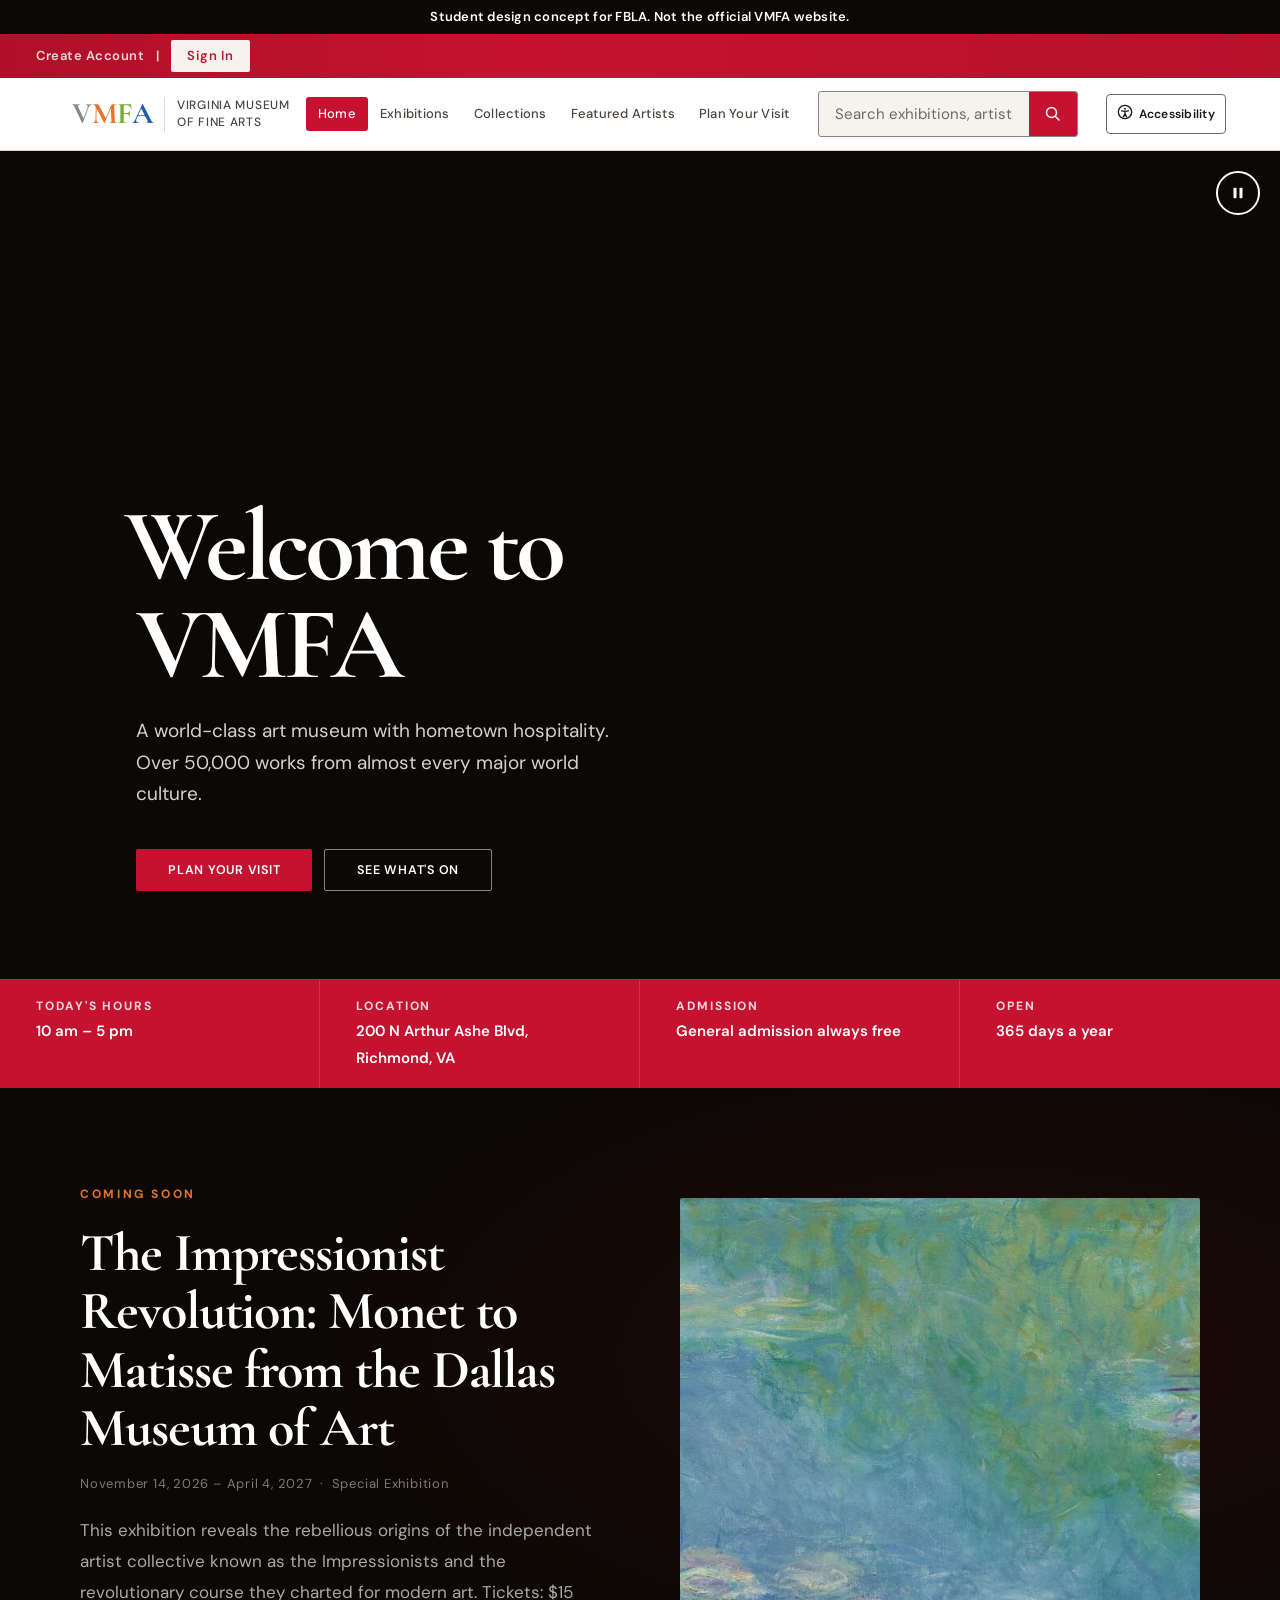
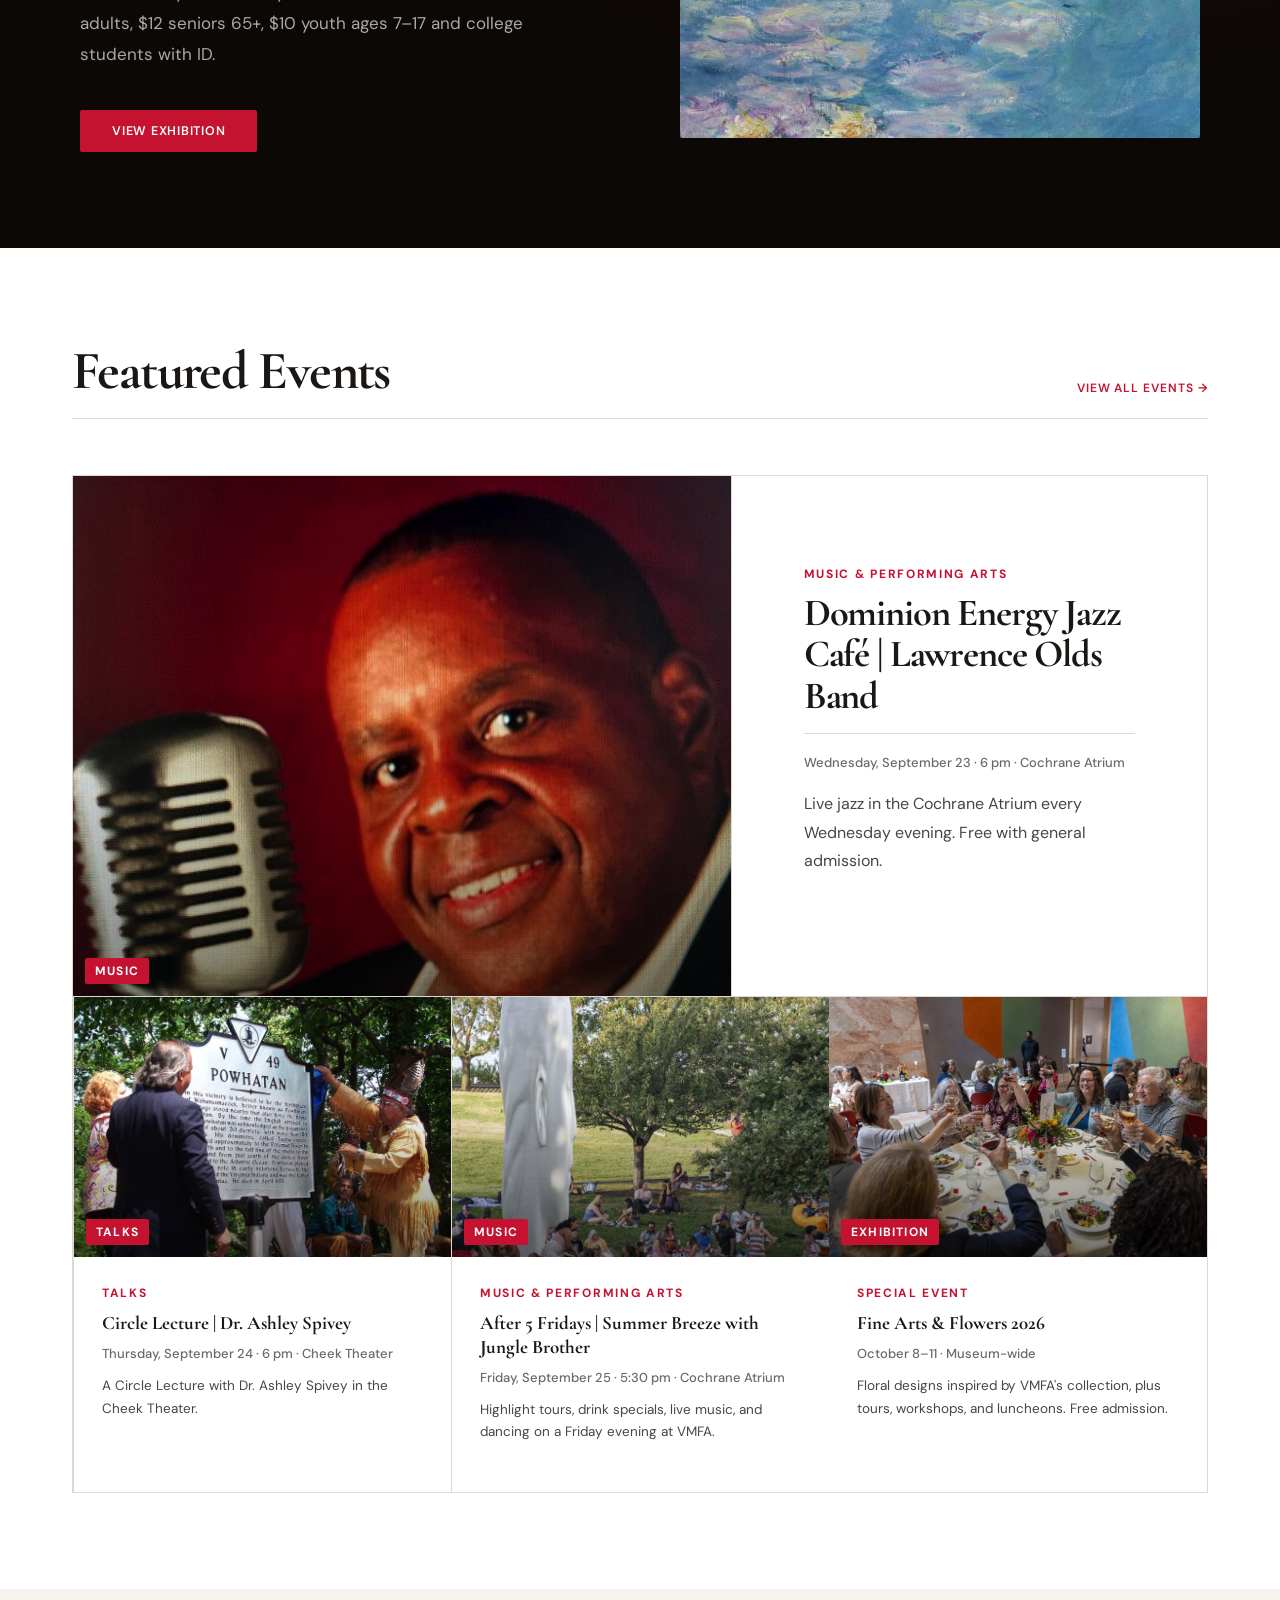
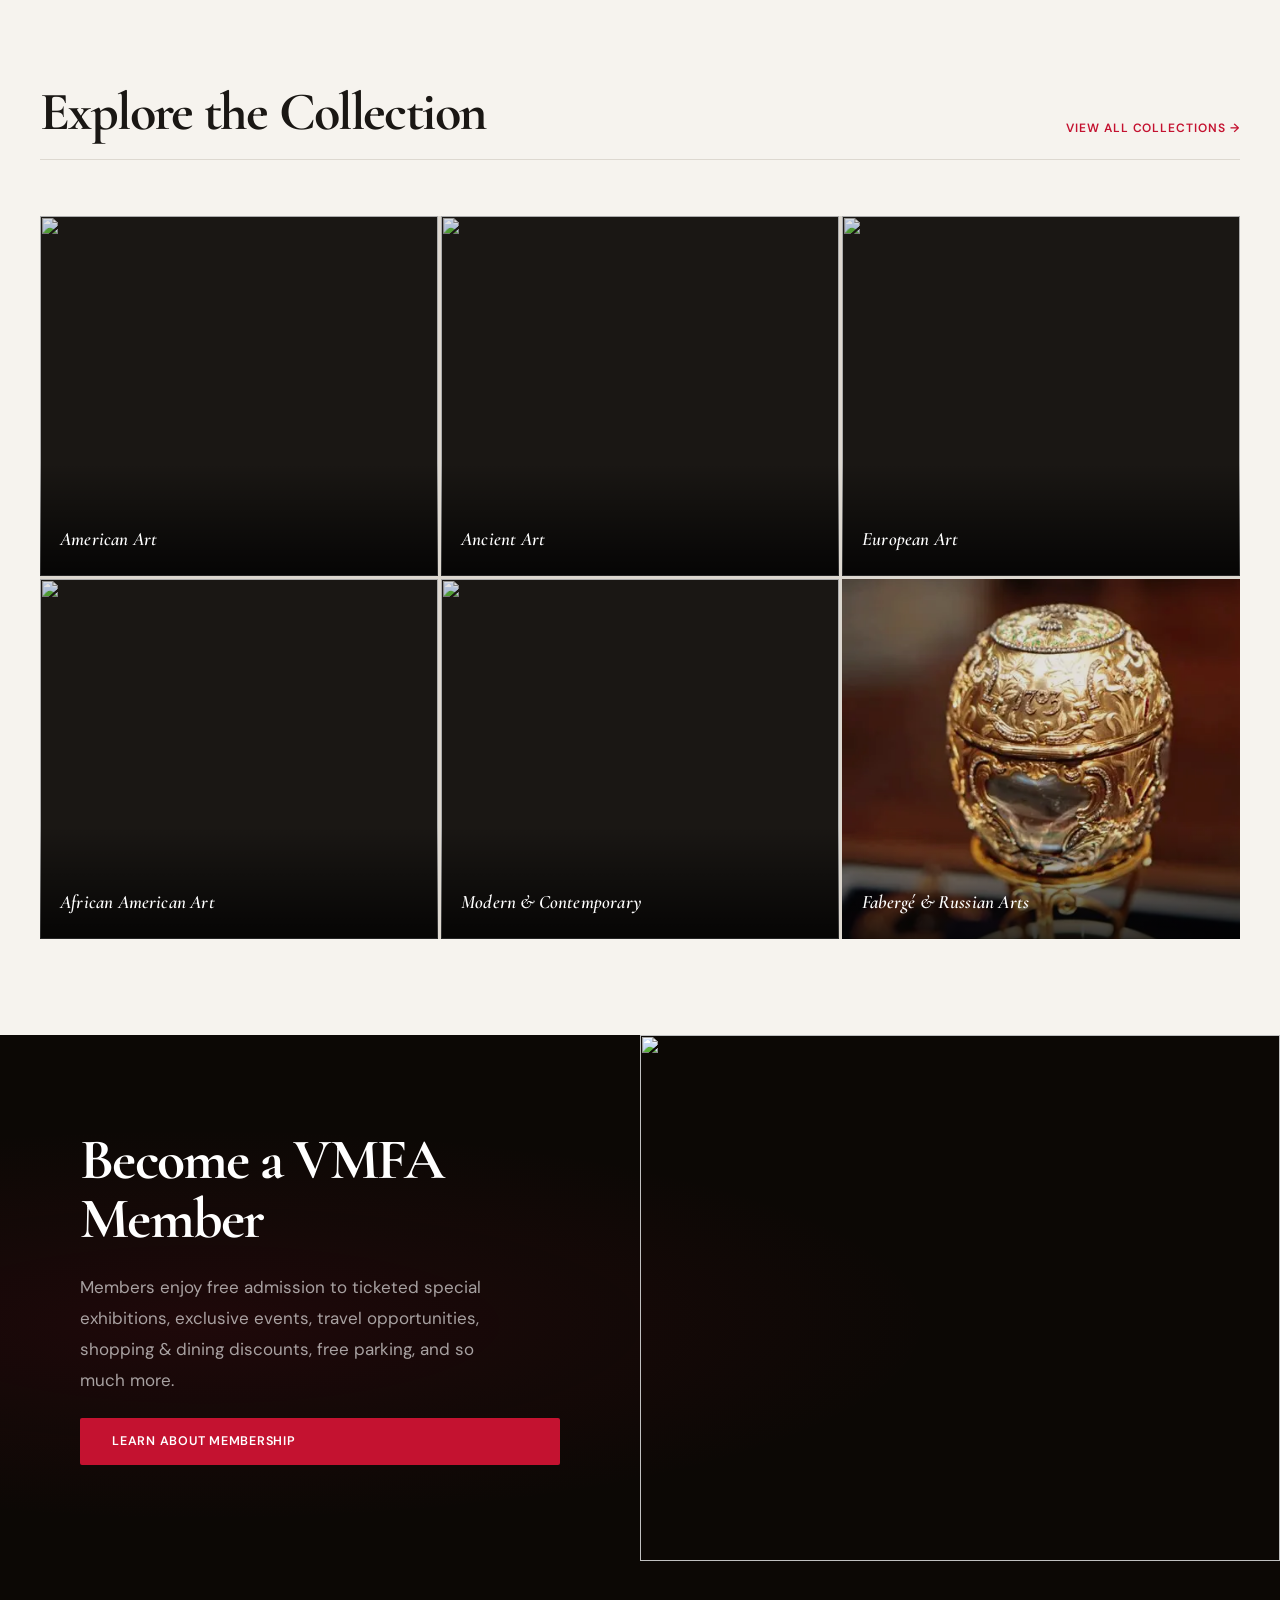
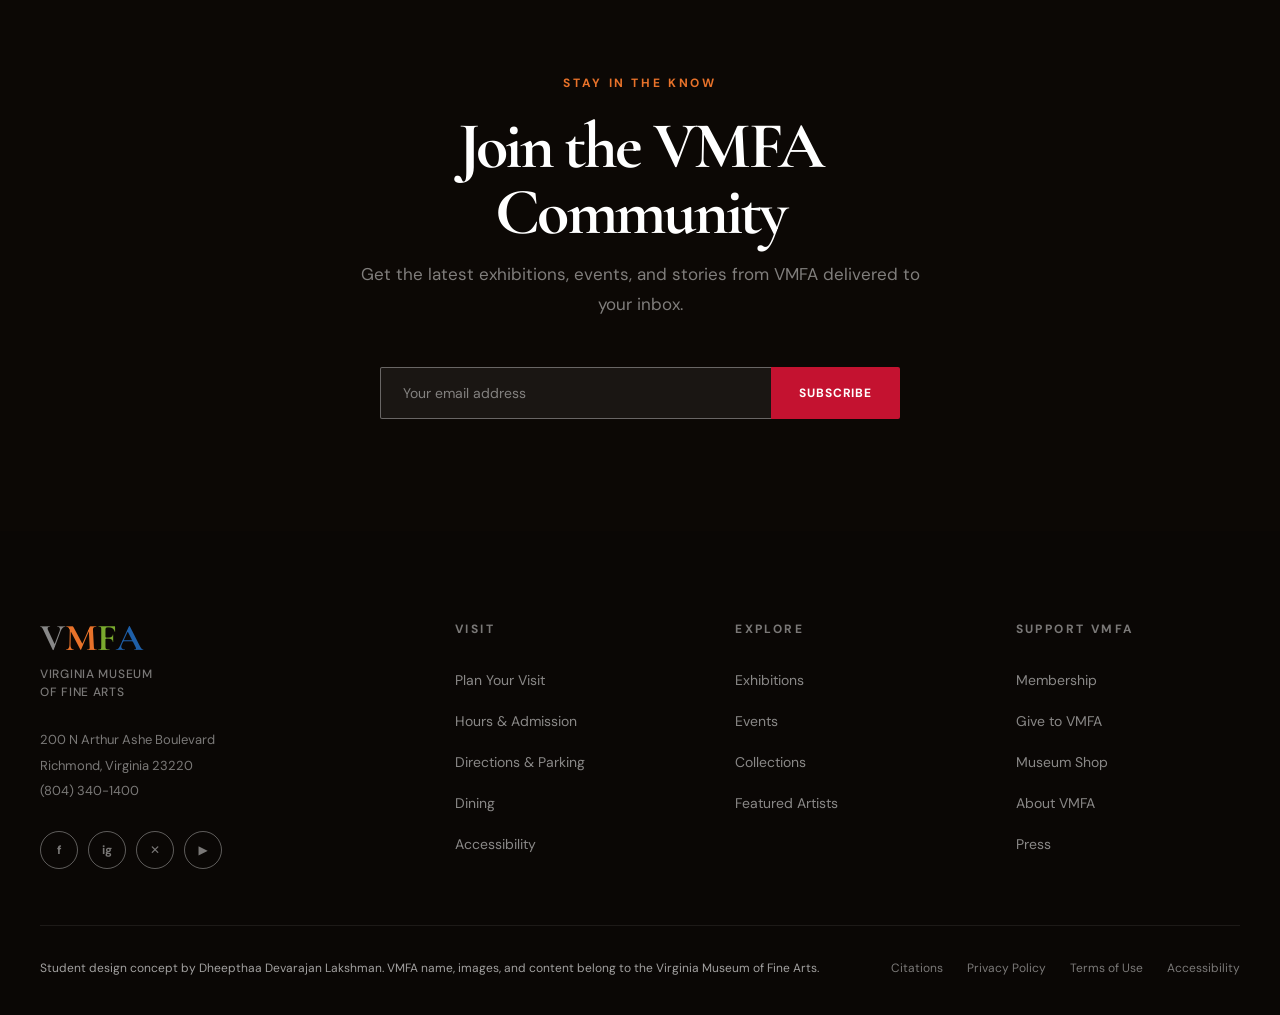
==== commit 59045882: "wave update" ====
--- a/index.html
+++ b/index.html
@@ -62,7 +62,7 @@
       </nav>
       <div class="header-search">
         <input type="text" id="headerSearchInput" aria-label="Search exhibitions, artists, and events" placeholder="Search exhibitions, artists, events&hellip;" autocomplete="off" />
-        <button type="button" id="searchBtn" aria-label="Search" onclick="headerSearch()">
+        <button type="button" id="searchBtn" aria-label="Search">
           <svg width="16" height="16" viewBox="0 0 16 16" fill="none" aria-hidden="true" focusable="false">
             <circle cx="6.5" cy="6.5" r="5" stroke="currentColor" stroke-width="1.5"/>
             <path d="M10.5 10.5L14 14" stroke="currentColor" stroke-width="1.5" stroke-linecap="round"/>
@@ -92,6 +92,9 @@
       <li><a href="#" onclick="showPage('collection'); closeMobileNav(); return false;">Collections</a></li>
       <li><a href="#" onclick="showPage('artists'); closeMobileNav(); return false;">Featured Artists</a></li>
       <li><a href="#" onclick="showPage('visit'); closeMobileNav(); return false;">Plan Your Visit</a></li>
+      <li><button type="button" class="mobile-a11y-btn" data-a11y-open>
+        <svg viewBox="0 0 24 24" fill="none" stroke="currentColor" stroke-width="2" stroke-linecap="round" stroke-linejoin="round" aria-hidden="true" focusable="false"><circle cx="12" cy="12" r="10"/><circle cx="12" cy="7.2" r="1.4" fill="currentColor" stroke="none"/><path d="M7 10.2l5 1 5-1M12 11.2v3.6M9.6 19.4L12 14.8l2.4 4.6"/></svg>
+        <span>Accessibility</span></button></li>
       <li id="mobileAuthItem">
         <a href="login.html">Sign In</a>
         &nbsp;&middot;&nbsp;
@@ -247,27 +250,27 @@
           <div class="collection-grid">
             <div class="collection-tile" onclick="showCollection('american')">
               <img src="https://www.vmfa.museum/img/f03c2da2-c435-4044-8645-556aa6dc5414/AM2018_9_v1_TF_201812_d_o4.jpg?fm=jpg&q=80&fit=max&w=500" alt="" />
-              <div class="tile-label">American Art</div>
+              <h3 class="tile-label">American Art</h3>
             </div>
             <div class="collection-tile" onclick="showCollection('ancient')">
               <img src="https://www.vmfa.museum/img/4292c323-6962-47fa-b688-71b5bdc125e6/62_1_2_v2_TF_201609_o5.jpg?fm=jpg&q=80&fit=max&w=500" alt="" />
-              <div class="tile-label">Ancient Art</div>
+              <h3 class="tile-label">Ancient Art</h3>
             </div>
             <div class="collection-tile" onclick="showCollection('european')">
               <img src="https://www.vmfa.museum/img/ee9a0e51-273c-4818-be6e-6c26ef88af71/62_31_v1_KW_200907_d_o4.jpg?fm=jpg&q=80&fit=max&w=500" alt="" />
-              <div class="tile-label">European Art</div>
+              <h3 class="tile-label">European Art</h3>
             </div>
             <div class="collection-tile" onclick="showCollection('african-american')">
               <img src="https://www.vmfa.museum/img/fd885944-e883-4979-aa18-6a13266c2e5e/C_61_2013_v1_TF_201311_d_o41.jpg?fm=jpg&q=80&fit=max&w=500" alt="" />
-              <div class="tile-label">African American Art</div>
+              <h3 class="tile-label">African American Art</h3>
             </div>
             <div class="collection-tile" onclick="showCollection('modern')">
               <img src="https://www.vmfa.museum/img/1b7be6c4-1d3f-48e3-b463-13755437aab4/2020_19_v1_TF_202009_d_o4.jpg?fm=jpg&q=80&fit=max&w=500" alt="" />
-              <div class="tile-label">Modern &amp; Contemporary</div>
+              <h3 class="tile-label">Modern &amp; Contemporary</h3>
             </div>
             <div class="collection-tile" onclick="showCollection('faberge')">
               <img src="images/faberge.jpg" alt="" />
-              <div class="tile-label">Faberg&eacute; &amp; Russian Arts</div>
+              <h3 class="tile-label">Faberg&eacute; &amp; Russian Arts</h3>
             </div>
           </div>
         </div>
@@ -280,7 +283,7 @@
           <a href="https://www.vmfa.museum/membership/" target="_blank" class="btn-red">Learn About Membership<span class="visually-hidden"> (opens in a new tab)</span></a>
         </div>
         <div class="member-cta-img">
-          <img src="https://www.vmfa.museum/img/58dfa840-0405-4775-8251-6c72c20bf9b4/E202405_SS_535_o53.jpg?fm=jpg&q=80&fit=max&w=700" alt="VMFA Members" />
+          <img src="https://www.vmfa.museum/img/58dfa840-0405-4775-8251-6c72c20bf9b4/E202405_SS_535_o53.jpg?fm=jpg&q=80&fit=max&w=700" alt="" />
         </div>
       </div>
 
@@ -735,7 +738,7 @@
               <div class="col-work-img" style="background-image: url('https://www.vmfa.museum/img/f03c2da2-c435-4044-8645-556aa6dc5414/AM2018_9_v1_TF_201812_d_o4.jpg?fm=jpg&q=80&fit=max&w=600');"></div>
               <div class="col-work-info">
                 <p class="col-work-artist">Thomas Cole</p>
-                <p class="col-work-title">The Hunter's Return</p>
+                <h3 class="col-work-title">The Hunter's Return</h3>
                 <p class="col-work-meta">1845 &middot; Oil on canvas</p>
               </div>
             </div>
@@ -749,7 +752,7 @@
               <div class="col-work-img" style="background-image: url('https://www.vmfa.museum/img/fd885944-e883-4979-aa18-6a13266c2e5e/C_61_2013_v1_TF_201311_d_o41.jpg?fm=jpg&q=80&fit=max&w=600');"></div>
               <div class="col-work-info">
                 <p class="col-work-artist">Jacob Lawrence</p>
-                <p class="col-work-title">Builders No. 1</p>
+                <h3 class="col-work-title">Builders No. 1</h3>
                 <p class="col-work-meta">1968 &middot; Gouache on board</p>
               </div>
             </div>
@@ -763,7 +766,7 @@
               <div class="col-work-img" style="background-image: url('images/children.jpg');"></div>
               <div class="col-work-info">
                 <p class="col-work-artist">Deborah Roberts</p>
-                <p class="col-work-title">Let Them Be Children</p>
+                <h3 class="col-work-title">Let Them Be Children</h3>
                 <p class="col-work-meta">2018 &middot; Collage &amp; mixed media</p>
               </div>
             </div>
@@ -777,7 +780,7 @@
               <div class="col-work-img" style="background-image: url('images/dapper.jpg');"></div>
               <div class="col-work-info">
                 <p class="col-work-artist">Jamel Shabazz</p>
-                <p class="col-work-title">Dapper</p>
+                <h3 class="col-work-title">Dapper</h3>
                 <p class="col-work-meta">1980 &middot; Photography</p>
               </div>
             </div>
@@ -811,7 +814,7 @@
               <div class="col-work-img" style="background-image: url('https://www.vmfa.museum/img/4292c323-6962-47fa-b688-71b5bdc125e6/62_1_2_v2_TF_201609_o5.jpg?fm=jpg&q=80&fit=max&w=600');"></div>
               <div class="col-work-info">
                 <p class="col-work-artist">Greek, Attic</p>
-                <p class="col-work-title">Black-Figure Amphora</p>
+                <h3 class="col-work-title">Black-Figure Amphora</h3>
                 <p class="col-work-meta">ca. 540 BCE &middot; Ceramic</p>
               </div>
             </div>
@@ -825,7 +828,7 @@
               <div class="col-work-img" style="background-image: url('images/young man.webp');"></div>
               <div class="col-work-info">
                 <p class="col-work-artist">Roman</p>
-                <p class="col-work-title">Portrait of a Young Man</p>
+                <h3 class="col-work-title">Portrait of a Young Man</h3>
                 <p class="col-work-meta">2nd century CE &middot; Marble</p>
               </div>
             </div>
@@ -839,7 +842,7 @@
               <div class="col-work-img" style="background-image: url('images/canopic.webp');"></div>
               <div class="col-work-info">
                 <p class="col-work-artist">Egyptian</p>
-                <p class="col-work-title">Canopic Jar with Falcon Head</p>
+                <h3 class="col-work-title">Canopic Jar with Falcon Head</h3>
                 <p class="col-work-meta">ca. 664–332 BCE &middot; Limestone</p>
               </div>
             </div>
@@ -853,7 +856,7 @@
               <div class="col-work-img" style="background-image: url('images/greek statue.avif');"></div>
               <div class="col-work-info">
                 <p class="col-work-artist">Greek</p>
-                <p class="col-work-title">Bronze Warrior Statuette</p>
+                <h3 class="col-work-title">Bronze Warrior Statuette</h3>
                 <p class="col-work-meta">ca. 500 BCE &middot; Bronze</p>
               </div>
             </div>
@@ -887,7 +890,7 @@
               <div class="col-work-img" style="background-image: url('images/monet.jpg');"></div>
               <div class="col-work-info">
                 <p class="col-work-artist">Claude Monet</p>
-                <p class="col-work-title">Field of Poppies, Giverny</p>
+                <h3 class="col-work-title">Field of Poppies, Giverny</h3>
                 <p class="col-work-meta">1885 &middot; Oil on canvas</p>
               </div>
             </div>
@@ -901,7 +904,7 @@
               <div class="col-work-img" style="background-image: url('images/architect fantasy.png');"></div>
               <div class="col-work-info">
                 <p class="col-work-artist">Hubert Robert</p>
-                <p class="col-work-title">Architectural Fantasy</p>
+                <h3 class="col-work-title">Architectural Fantasy</h3>
                 <p class="col-work-meta">1780s &middot; Oil on canvas</p>
               </div>
             </div>
@@ -915,7 +918,7 @@
               <div class="col-work-img" style="background-image: url('images/ballerina.png');"></div>
               <div class="col-work-info">
                 <p class="col-work-artist">Edgar Degas</p>
-                <p class="col-work-title">Ballet Dancer</p>
+                <h3 class="col-work-title">Ballet Dancer</h3>
                 <p class="col-work-meta">ca. 1880 &middot; Bronze</p>
               </div>
             </div>
@@ -929,7 +932,7 @@
               <div class="col-work-img" style="background-image: url('images/woman with a parasol.png');"></div>
               <div class="col-work-info">
                 <p class="col-work-artist">Pierre-Auguste Renoir</p>
-                <p class="col-work-title">Woman with a Parasol</p>
+                <h3 class="col-work-title">Woman with a Parasol</h3>
                 <p class="col-work-meta">1876 &middot; Oil on canvas</p>
               </div>
             </div>
@@ -963,7 +966,7 @@
               <div class="col-work-img" style="background-image: url('https://www.vmfa.museum/img/fd885944-e883-4979-aa18-6a13266c2e5e/C_61_2013_v1_TF_201311_d_o41.jpg?fm=jpg&q=80&fit=max&w=600');"></div>
               <div class="col-work-info">
                 <p class="col-work-artist">Jacob Lawrence</p>
-                <p class="col-work-title">Catfish Row</p>
+                <h3 class="col-work-title">Catfish Row</h3>
                 <p class="col-work-meta">1947 &middot; Tempera on hardboard</p>
               </div>
             </div>
@@ -977,7 +980,7 @@
               <div class="col-work-img" style="background-image: url('images/dapper.jpg');"></div>
               <div class="col-work-info">
                 <p class="col-work-artist">Jamel Shabazz</p>
-                <p class="col-work-title">Dapper</p>
+                <h3 class="col-work-title">Dapper</h3>
                 <p class="col-work-meta">1980 &middot; Photography</p>
               </div>
             </div>
@@ -991,7 +994,7 @@
               <div class="col-work-img" style="background-image: url('images/vessel.jpg');"></div>
               <div class="col-work-info">
                 <p class="col-work-artist">Radcliffe Bailey</p>
-                <p class="col-work-title">Vessel</p>
+                <h3 class="col-work-title">Vessel</h3>
                 <p class="col-work-meta">2012 &middot; Mixed media sculpture</p>
               </div>
             </div>
@@ -1005,7 +1008,7 @@
               <div class="col-work-img" style="background-image: url('images/children.jpg');"></div>
               <div class="col-work-info">
                 <p class="col-work-artist">Deborah Roberts</p>
-                <p class="col-work-title">Let Them Be Children</p>
+                <h3 class="col-work-title">Let Them Be Children</h3>
                 <p class="col-work-meta">2018 &middot; Collage &amp; mixed media</p>
               </div>
             </div>
@@ -1039,7 +1042,7 @@
               <div class="col-work-img" style="background-image: url('images/stadia.jpg');"></div>
               <div class="col-work-info">
                 <p class="col-work-artist">Julie Mehretu</p>
-                <p class="col-work-title">Stadia III</p>
+                <h3 class="col-work-title">Stadia III</h3>
                 <p class="col-work-meta">2004 &middot; Ink &amp; acrylic on canvas</p>
               </div>
             </div>
@@ -1053,7 +1056,7 @@
               <div class="col-work-img" style="background-image: url('images/orange flip.png');"></div>
               <div class="col-work-info">
                 <p class="col-work-artist">Sam Gilliam</p>
-                <p class="col-work-title">Orange Flip</p>
+                <h3 class="col-work-title">Orange Flip</h3>
                 <p class="col-work-meta">1968 &middot; Acrylic on canvas</p>
               </div>
             </div>
@@ -1067,7 +1070,7 @@
               <div class="col-work-img" style="background-image: url('images/spider.png');"></div>
               <div class="col-work-info">
                 <p class="col-work-artist">Louise Bourgeois</p>
-                <p class="col-work-title">Spider</p>
+                <h3 class="col-work-title">Spider</h3>
                 <p class="col-work-meta">1997 &middot; Steel &amp; mixed media</p>
               </div>
             </div>
@@ -1081,7 +1084,7 @@
               <div class="col-work-img" style="background-image: url('images/gone, a historical romance.png');"></div>
               <div class="col-work-info">
                 <p class="col-work-artist">Kara Walker</p>
-                <p class="col-work-title">Gone, An Historical Romance</p>
+                <h3 class="col-work-title">Gone, An Historical Romance</h3>
                 <p class="col-work-meta">1994 &middot; Cut paper silhouette</p>
               </div>
             </div>
@@ -1115,7 +1118,7 @@
               <div class="col-work-img" style="background-image: url('images/faberge.jpg');"></div>
               <div class="col-work-info">
                 <p class="col-work-artist">House of Faberg&eacute;</p>
-                <p class="col-work-title">Imperial Peter the Great Easter Egg</p>
+                <h3 class="col-work-title">Imperial Peter the Great Easter Egg</h3>
                 <p class="col-work-meta">1903 &middot; Gold, enamel, diamonds, sapphires</p>
               </div>
             </div>
@@ -1129,7 +1132,7 @@
               <div class="col-work-img" style="background-image: url('images/casacaus.png');"></div>
               <div class="col-work-info">
                 <p class="col-work-artist">House of Faberg&eacute;</p>
-                <p class="col-work-title">Imperial Caucasus Easter Egg</p>
+                <h3 class="col-work-title">Imperial Caucasus Easter Egg</h3>
                 <p class="col-work-meta">1893 &middot; Gold, enamel, rubies</p>
               </div>
             </div>
@@ -1143,7 +1146,7 @@
               <div class="col-work-img" style="background-image: url('images/imperial duchess egg.png');"></div>
               <div class="col-work-info">
                 <p class="col-work-artist">House of Faberg&eacute;</p>
-                <p class="col-work-title">Imperial Duchess of Marlborough Egg</p>
+                <h3 class="col-work-title">Imperial Duchess of Marlborough Egg</h3>
                 <p class="col-work-meta">1902 &middot; Gold, enamel, diamonds</p>
               </div>
             </div>
@@ -1157,7 +1160,7 @@
               <div class="col-work-img" style="background-image: url('images/rock crystal egg.png');"></div>
               <div class="col-work-info">
                 <p class="col-work-artist">House of Faberg&eacute;</p>
-                <p class="col-work-title">Rock Crystal Kovsh</p>
+                <h3 class="col-work-title">Rock Crystal Kovsh</h3>
                 <p class="col-work-meta">ca. 1900 &middot; Rock crystal, gold, diamonds</p>
               </div>
             </div>
@@ -1596,7 +1599,7 @@
   </aside>
 
   <script src="script.js"></script>
-<script src='https://www.noupe.com/embed/019cc04fb202728f9577651f71e12e5eccbf.js'></script>
+<script src='https://www.noupe.com/embed/01a0c11a3b88700088a3f8650ac2f1fc98c7.js'></script>
 
 </body>
 </html>
--- a/styles.css
+++ b/styles.css
@@ -374,7 +374,7 @@
   font-family: var(--ff-body);
   background: var(--surface);
   color: var(--fg);
-  font-size: 16px;
+  font-size: 1rem;
   line-height: 1.7;
   -webkit-font-smoothing: antialiased;
 }
@@ -412,7 +412,7 @@
   max-width: var(--max);
   margin: 0 auto;
   padding: 0 32px;
-  height: var(--header-h);
+  min-height: var(--header-h);
   display: flex;
   align-items: center;
   gap: 32px;
@@ -427,13 +427,13 @@
 }
 .logo-letters {
   font-family: var(--ff-display);
-  font-size: 30px;
+  font-size: 1.875rem;
   font-weight: 700;
   line-height: 1;
   letter-spacing: -.5px;
 }
 .logo-name {
-  font-size: 10.5px;
+  font-size: 0.75rem;
   font-weight: 500;
   line-height: 1.45;
   color: var(--fg-mid);
@@ -448,7 +448,7 @@
 nav a {
   display: block;
   padding: 6px 16px;
-  font-size: 13px;
+  font-size: 0.8125rem;
   font-weight: 500;
   color: var(--fg-mid);
   letter-spacing: .02em;
@@ -479,7 +479,7 @@
   border: none;
   outline: none;
   font-family: var(--ff-body);
-  font-size: 13px;
+  font-size: 0.8125rem;
   color: var(--fg);
   padding: 8px 14px;
   width: 260px;
@@ -505,7 +505,7 @@
   border: 1.5px solid var(--line-ctl);
   border-radius: 4px;
   padding: 6px 10px;
-  font-size: 18px;
+  font-size: 1.125rem;
   color: var(--fg);
   cursor: pointer;
   margin-left: auto;
@@ -528,7 +528,7 @@
 .mobile-nav a {
   display: block;
   font-family: var(--ff-display);
-  font-size: 36px;
+  font-size: 2.25rem;
   font-weight: 600;
   color: var(--on-dark-ivory);
   padding: 12px 48px;
@@ -540,7 +540,7 @@
   top: 20px; right: 24px;
   background: none;
   border: none;
-  font-size: 28px;
+  font-size: 1.75rem;
   color: var(--on-dark-ivory);
   cursor: pointer;
 }
@@ -561,7 +561,7 @@
   border: none;
   outline: none;
   color: var(--on-dark-ivory);
-  font-size: 16px;
+  font-size: 1rem;
   font-family: var(--ff-body);
 }
 .mobile-nav-search input::placeholder { color: var(--dk-t-50); }
@@ -596,7 +596,7 @@
 }
 .search-overlay-inner label {
   display: block;
-  font-size: 10px;
+  font-size: 0.8125rem;
   font-weight: 600;
   text-transform: uppercase;
   letter-spacing: .22em;
@@ -609,7 +609,7 @@
   border: none;
   border-bottom: 2px solid var(--dk-b-16);
   font-family: var(--ff-display);
-  font-size: 38px;
+  font-size: 2.375rem;
   font-weight: 600;
   color: var(--on-dark);
   padding: 8px 0 16px;
@@ -629,7 +629,7 @@
   align-items: center;
   justify-content: center;
   color: var(--dk-t-50);
-  font-size: 18px;
+  font-size: 1.125rem;
   cursor: pointer;
   transition: background .2s, border-color .2s, color .2s;
 }
@@ -652,7 +652,7 @@
 }
 .search-result-item:hover { padding-left: 8px; }
 .sri-tag {
-  font-size: 10px;
+  font-size: 0.75rem;
   font-weight: 700;
   text-transform: uppercase;
   letter-spacing: .14em;
@@ -662,11 +662,11 @@
 }
 .sri-title {
   font-family: var(--ff-display);
-  font-size: 20px;
+  font-size: 1.25rem;
   font-weight: 600;
   line-height: 1.25;
 }
-.search-no-results { font-size: 14px; color: var(--dk-t-35); margin-top: 20px; }
+.search-no-results { font-size: 0.875rem; color: var(--dk-t-35); margin-top: 20px; }
 
 @keyframes highlightFade {
   0%   { outline-color: var(--accent-text); box-shadow: 0 0 0 4px rgba(196,18,48,.2); }
@@ -688,7 +688,7 @@
   color: var(--on-accent);
   border: none;
   padding: 13px 32px;
-  font-size: 12.5px;
+  font-size: 0.78125rem;
   font-weight: 600;
   letter-spacing: .06em;
   text-transform: uppercase;
@@ -704,7 +704,7 @@
   color: var(--on-dark);
   border: 1.5px solid var(--dk-b-50);
   padding: 12px 32px;
-  font-size: 12.5px;
+  font-size: 0.78125rem;
   font-weight: 600;
   letter-spacing: .06em;
   text-transform: uppercase;
@@ -720,7 +720,7 @@
   color: var(--accent-text);
   border: 1.5px solid var(--accent-text);
   padding: 12px 32px;
-  font-size: 12.5px;
+  font-size: 0.78125rem;
   font-weight: 600;
   letter-spacing: .06em;
   text-transform: uppercase;
@@ -734,8 +734,7 @@
    HERO — full viewport, cinematic
    ============================================================ */
 .hero {
-  height: calc(100vh - var(--header-h));
-  min-height: 600px;
+  min-height: max(600px, calc(100vh - var(--header-h)));
   position: relative;
   overflow: hidden;
   background: var(--dark);
@@ -771,7 +770,7 @@
 }
 .hero-box h1 {
   font-family: var(--ff-display);
-  font-size: clamp(56px, 8vw, 108px);
+  font-size: clamp(3.5rem, 8vw, 6.75rem);
   font-weight: 700;
   text-indent: -0.12em;
   color: var(--on-dark);
@@ -780,7 +779,7 @@
   margin-bottom: 22px;
 }
 .hero-box p {
-  font-size: 19px;
+  font-size: 1.1875rem;
   color: var(--dk-t-82);
   line-height: 1.65;
   max-width: 500px;
@@ -807,14 +806,14 @@
 .info-bar-item:last-child { border-right: none; }
 .info-bar-item strong {
   display: block;
-  font-size: 9.5px;
+  font-size: 0.75rem;
   font-weight: 700;
   text-transform: uppercase;
   letter-spacing: .16em;
   color: var(--on-accent-soft);
 }
 .info-bar-item span {
-  font-size: 15px;
+  font-size: 0.9375rem;
   font-weight: 600;
   color: var(--on-accent);
 }
@@ -837,7 +836,7 @@
   align-items: center;
 }
 .current-exhibition .label {
-  font-size: 10px;
+  font-size: 0.75rem;
   font-weight: 700;
   text-transform: uppercase;
   letter-spacing: .22em;
@@ -846,7 +845,7 @@
 }
 .current-exhibition h2 {
   font-family: var(--ff-display);
-  font-size: clamp(30px, 4.5vw, 54px);
+  font-size: clamp(1.875rem, 4.5vw, 3.375rem);
   font-weight: 700;
   color: var(--on-dark);
   line-height: 1.08;
@@ -854,13 +853,13 @@
   letter-spacing: -.02em;
 }
 .current-exhibition .dates {
-  font-size: 13px;
+  font-size: 0.8125rem;
   letter-spacing: .06em;
   color: var(--dk-t-36);
   margin-bottom: 20px;
 }
 .current-exhibition p:not(.dates) {
-  font-size: 17px;
+  font-size: 1.0625rem;
   color: var(--dk-t-65);
   line-height: 1.82;
   margin-bottom: 40px;
@@ -901,14 +900,14 @@
 }
 .section-header h2 {
   font-family: var(--ff-display);
-  font-size: clamp(32px, 4.5vw, 54px);
+  font-size: clamp(2rem, 4.5vw, 3.375rem);
   font-weight: 700;
   letter-spacing: -.03em;
   line-height: 1.0;
   color: var(--fg);
 }
 .see-all {
-  font-size: 12px;
+  font-size: 0.75rem;
   font-weight: 600;
   letter-spacing: .08em;
   text-transform: uppercase;
@@ -961,20 +960,20 @@
   border-left: 1px solid var(--line);
 }
 .event-card:first-child h3 {
-  font-size: clamp(26px, 3vw, 42px);
+  font-size: clamp(1.625rem, 3vw, 2.625rem);
   line-height: 1.08;
   letter-spacing: -.03em;
   margin-bottom: 16px;
 }
-.event-card:first-child .event-meta { font-size: 13px; margin-bottom: 16px; padding-top: 18px; border-top: 1px solid var(--line); }
-.event-card:first-child .event-desc { font-size: 16px; line-height: 1.78; margin-bottom: 32px; }
+.event-card:first-child .event-meta { font-size: 0.8125rem; margin-bottom: 16px; padding-top: 18px; border-top: 1px solid var(--line); }
+.event-card:first-child .event-desc { font-size: 1rem; line-height: 1.78; margin-bottom: 32px; }
 
 /* Supporting cards */
 .event-card:not(:first-child) .event-img  { height: 260px; }
 .event-card:not(:first-child) .event-body { padding: 26px 28px 30px; }
-.event-card:not(:first-child) h3          { font-size: 19px; line-height: 1.25; margin-bottom: 8px; }
-.event-card:not(:first-child) .event-meta { font-size: 11.5px; margin-bottom: 10px; }
-.event-card:not(:first-child) .event-desc { font-size: 13.5px; line-height: 1.65; margin-bottom: 18px; }
+.event-card:not(:first-child) h3          { font-size: 1.1875rem; line-height: 1.25; margin-bottom: 8px; }
+.event-card:not(:first-child) .event-meta { font-size: 0.8125rem; margin-bottom: 10px; }
+.event-card:not(:first-child) .event-desc { font-size: 0.84375rem; line-height: 1.65; margin-bottom: 18px; }
 
 /* Event image base styles */
 .event-img {
@@ -994,7 +993,7 @@
   z-index: 1;
   background: var(--accent);
   color: var(--on-accent);
-  font-size: 9.5px;
+  font-size: 0.75rem;
   font-weight: 700;
   text-transform: uppercase;
   letter-spacing: .1em;
@@ -1003,7 +1002,7 @@
 }
 .event-img-label.past { background: var(--past-label-bg); color: var(--past-fg); }
 .event-category {
-  font-size: 10.5px;
+  font-size: 0.75rem;
   font-weight: 700;
   text-transform: uppercase;
   letter-spacing: .14em;
@@ -1015,13 +1014,13 @@
   font-weight: 700;
   color: var(--fg);
 }
-.event-meta { font-size: 12px; color: var(--fg-soft); font-weight: 500; }
-.event-desc { font-size: 14px; color: var(--fg-mid); line-height: 1.65; }
+.event-meta { font-size: 0.75rem; color: var(--fg-soft); font-weight: 500; }
+.event-desc { font-size: 0.875rem; color: var(--fg-mid); line-height: 1.65; }
 .event-cta {
   display: inline-flex;
   align-items: center;
   gap: 7px;
-  font-size: 11px;
+  font-size: 0.8125rem;
   font-weight: 700;
   text-transform: uppercase;
   letter-spacing: .1em;
@@ -1053,7 +1052,7 @@
   margin-bottom: -2px;
   padding: 14px 36px 13px;
   font-family: var(--ff-body);
-  font-size: 14px;
+  font-size: 0.875rem;
   font-weight: 600;
   letter-spacing: .05em;
   text-transform: uppercase;
@@ -1073,7 +1072,7 @@
 }
 
 @media (max-width: 600px) {
-  .main-tab { padding: 12px 20px 11px; font-size: 13px; }
+  .main-tab { padding: 12px 20px 11px; font-size: 0.8125rem; }
 }
 
 /* ============================================================
@@ -1108,7 +1107,7 @@
   color: var(--on-dark);
   font-family: var(--ff-display);
   font-style: italic;
-  font-size: 19px;
+  font-size: 1.1875rem;
   font-weight: 600;
   letter-spacing: .01em;
 }
@@ -1133,14 +1132,14 @@
 }
 .member-cta-text h2 {
   font-family: var(--ff-display);
-  font-size: clamp(32px, 4.5vw, 58px);
+  font-size: clamp(2rem, 4.5vw, 3.625rem);
   font-weight: 700;
   color: var(--on-dark);
   line-height: 1.04;
   letter-spacing: -.03em;
 }
 .member-cta-text p {
-  font-size: 17px;
+  font-size: 1.0625rem;
   color: var(--dk-t-62);
   line-height: 1.82;
   max-width: 420px;
@@ -1161,7 +1160,7 @@
 }
 .page-hero h1 {
   font-family: var(--ff-display);
-  font-size: clamp(48px, 7vw, 92px);
+  font-size: clamp(3rem, 7vw, 5.75rem);
   font-weight: 700;
   color: var(--on-dark);
   max-width: var(--max);
@@ -1170,7 +1169,7 @@
   letter-spacing: -.04em;
 }
 .page-hero p {
-  font-size: 18px;
+  font-size: 1.125rem;
   color: var(--dk-t-55);
   max-width: var(--max);
   margin: 0 auto;
@@ -1191,7 +1190,7 @@
   border: 1.5px solid var(--line-ctl);
   color: var(--fg-mid);
   padding: 9px 26px;
-  font-size: 12px;
+  font-size: 0.75rem;
   font-weight: 600;
   letter-spacing: .07em;
   text-transform: uppercase;
@@ -1231,7 +1230,7 @@
 .exhibit-badge {
   position: absolute;
   top: 12px; left: 12px;
-  font-size: 9.5px;
+  font-size: 0.75rem;
   font-weight: 700;
   text-transform: uppercase;
   letter-spacing: .1em;
@@ -1247,7 +1246,7 @@
   justify-content: center;
 }
 .exhibit-category {
-  font-size: 10.5px;
+  font-size: 0.75rem;
   font-weight: 700;
   text-transform: uppercase;
   letter-spacing: .18em;
@@ -1256,7 +1255,7 @@
 }
 .exhibit-info h3 {
   font-family: var(--ff-display);
-  font-size: clamp(22px, 3vw, 36px);
+  font-size: clamp(1.375rem, 3vw, 2.25rem);
   font-weight: 700;
   color: var(--fg);
   line-height: 1.15;
@@ -1264,20 +1263,20 @@
   letter-spacing: -.02em;
 }
 .exhibit-dates {
-  font-size: 13px;
+  font-size: 0.8125rem;
   color: var(--fg-soft);
   font-weight: 500;
   letter-spacing: .05em;
   margin-bottom: 18px;
 }
 .exhibit-desc {
-  font-size: 15px;
+  font-size: 0.9375rem;
   color: var(--fg-mid);
   line-height: 1.82;
   margin-bottom: 22px;
 }
 .ticket-note {
-  font-size: 12px;
+  font-size: 0.75rem;
   font-weight: 600;
   color: var(--accent-text);
   letter-spacing: .05em;
@@ -1330,7 +1329,7 @@
   background: var(--surface);
 }
 .artist-medium {
-  font-size: 11px;
+  font-size: 0.8125rem;
   font-weight: 700;
   text-transform: uppercase;
   letter-spacing: .2em;
@@ -1339,7 +1338,7 @@
 }
 .artist-artwork {
   font-family: var(--ff-display);
-  font-size: clamp(30px, 3.5vw, 48px);
+  font-size: clamp(1.875rem, 3.5vw, 3rem);
   font-weight: 700;
   color: var(--fg);
   line-height: 1.1;
@@ -1347,13 +1346,13 @@
   margin-bottom: 12px;
 }
 .artist-name-label {
-  font-size: 15px;
+  font-size: 0.9375rem;
   color: var(--fg-soft);
   font-weight: 500;
   margin-bottom: 28px;
 }
 .artist-bio {
-  font-size: 16px;
+  font-size: 1rem;
   color: var(--fg-mid);
   line-height: 1.85;
   max-width: 480px;
@@ -1385,7 +1384,7 @@
 .visit-card h2 {
   grid-column: 1;
   font-family: var(--ff-display);
-  font-size: 36px;
+  font-size: 2.25rem;
   font-weight: 700;
   color: var(--fg);
   line-height: 1.1;
@@ -1405,12 +1404,12 @@
   justify-content: space-between;
   padding: 14px 0;
   border-bottom: 1px solid var(--line);
-  font-size: 15px;
+  font-size: 0.9375rem;
 }
 .hours-row:last-child { border-bottom: none; }
 .day  { color: var(--fg-mid); }
 .time { font-weight: 600; }
-.visit-note { font-size: 13px; color: var(--fg-soft); font-style: italic; line-height: 1.7; margin-top: 6px; }
+.visit-note { font-size: 0.8125rem; color: var(--fg-soft); font-style: italic; line-height: 1.7; margin-top: 6px; }
 
 /* Tickets */
 .ticket-table { display: flex; flex-direction: column; }
@@ -1423,21 +1422,21 @@
   gap: 16px;
 }
 .ticket-row:last-child { border-bottom: none; }
-.ticket-instructions { margin-top: 16px; padding: 12px 14px; background: var(--surface-3); border-left: 3px solid var(--accent-text); font-size: 13px; line-height: 1.6; color: var(--fg-mid); }
+.ticket-instructions { margin-top: 16px; padding: 12px 14px; background: var(--surface-3); border-left: 3px solid var(--accent-text); font-size: 0.8125rem; line-height: 1.6; color: var(--fg-mid); }
 .ticket-instructions strong { color: var(--fg); }
 .ticket-instructions-link { color: var(--accent-text); font-weight: 600; text-decoration: underline; }
-.ticket-row strong { font-size: 15px; font-weight: 600; display: block; }
-.ticket-row p { font-size: 12px; color: var(--fg-soft); margin-top: 2px; }
+.ticket-row strong { font-size: 0.9375rem; font-weight: 600; display: block; }
+.ticket-row p { font-size: 0.75rem; color: var(--fg-soft); margin-top: 2px; }
 .price {
   font-family: var(--ff-display);
-  font-size: 28px;
+  font-size: 1.75rem;
   font-weight: 700;
   flex-shrink: 0;
   color: var(--fg);
 }
 .price.free {
   font-family: var(--ff-body);
-  font-size: 12px;
+  font-size: 0.75rem;
   font-weight: 700;
   color: var(--ok-fg);
   background: var(--ok-bg);
@@ -1447,30 +1446,30 @@
 
 /* Location */
 .visit-address {
-  font-size: 16px;
+  font-size: 1rem;
   font-style: normal;
   font-weight: 600;
   line-height: 1.8;
   margin-bottom: 28px;
 }
 .transit-info { display: flex; flex-direction: column; gap: 20px; }
-.transit-item strong { font-size: 13px; font-weight: 600; display: block; margin-bottom: 4px; }
-.transit-item p { font-size: 15px; color: var(--fg-mid); line-height: 1.65; }
+.transit-item strong { font-size: 0.8125rem; font-weight: 600; display: block; margin-bottom: 4px; }
+.transit-item p { font-size: 0.9375rem; color: var(--fg-mid); line-height: 1.65; }
 
 /* Accessibility */
 .amenities-list { list-style: none; display: grid; grid-template-columns: 1fr 1fr; gap: 14px 32px; }
-.amenities-list li { font-size: 15px; color: var(--fg-mid); }
+.amenities-list li { font-size: 0.9375rem; color: var(--fg-mid); }
 
 /* Dining */
 .dining-options { display: flex; flex-direction: column; gap: 28px; }
-.dining-item strong { font-size: 16px; font-weight: 600; display: block; margin-bottom: 5px; }
-.dining-item p { font-size: 15px; color: var(--fg-mid); line-height: 1.65; margin-bottom: 5px; }
-.dining-hours { font-size: 12px; font-weight: 600; color: var(--accent-text); letter-spacing: .03em; }
+.dining-item strong { font-size: 1rem; font-weight: 600; display: block; margin-bottom: 5px; }
+.dining-item p { font-size: 0.9375rem; color: var(--fg-mid); line-height: 1.65; margin-bottom: 5px; }
+.dining-hours { font-size: 0.75rem; font-weight: 600; color: var(--accent-text); letter-spacing: .03em; }
 
 /* Contact */
 .contact-info { display: flex; flex-direction: column; gap: 22px; }
-.contact-item strong { font-size: 13px; font-weight: 600; display: block; margin-bottom: 4px; }
-.contact-item p { font-size: 15px; color: var(--fg-mid); line-height: 1.65; }
+.contact-item strong { font-size: 0.8125rem; font-weight: 600; display: block; margin-bottom: 4px; }
+.contact-item p { font-size: 0.9375rem; color: var(--fg-mid); line-height: 1.65; }
 .contact-item a { color: var(--accent-text); font-weight: 600; }
 .contact-item a:hover { text-decoration: underline; }
 
@@ -1484,7 +1483,7 @@
 }
 .newsletter-inner { max-width: 580px; margin: 0 auto; }
 .newsletter .eyebrow {
-  font-size: 10px;
+  font-size: 0.75rem;
   font-weight: 700;
   text-transform: uppercase;
   letter-spacing: .22em;
@@ -1494,7 +1493,7 @@
 }
 .newsletter h2 {
   font-family: var(--ff-display);
-  font-size: clamp(34px, 5.5vw, 66px);
+  font-size: clamp(2.125rem, 5.5vw, 4.125rem);
   font-weight: 700;
   color: var(--on-dark);
   margin-bottom: 14px;
@@ -1502,7 +1501,7 @@
   line-height: 1.0;
 }
 .newsletter-inner > p {
-  font-size: 17px;
+  font-size: 1.0625rem;
   color: var(--dk-t-48);
   margin-bottom: 48px;
   line-height: 1.78;
@@ -1511,7 +1510,7 @@
 .newsletter-form input {
   flex: 1;
   padding: 16px 22px;
-  font-size: 14px;
+  font-size: 0.875rem;
   font-family: var(--ff-body);
   border: 1.5px solid var(--dk-b-16);
   border-right: none;
@@ -1528,7 +1527,7 @@
   color: var(--on-accent);
   border: none;
   padding: 16px 28px;
-  font-size: 12px;
+  font-size: 0.75rem;
   font-weight: 700;
   letter-spacing: .07em;
   text-transform: uppercase;
@@ -1542,7 +1541,7 @@
 .newsletter-success {
   display: none;
   color: var(--dk-t-72);
-  font-size: 16px;
+  font-size: 1rem;
   margin-top: 22px;
 }
 
@@ -1563,14 +1562,14 @@
 }
 .footer-brand .logo-letters {
   font-family: var(--ff-display);
-  font-size: 38px;
+  font-size: 2.375rem;
   font-weight: 700;
   letter-spacing: -.5px;
   display: block;
   margin-bottom: 8px;
 }
 .footer-brand .logo-name {
-  font-size: 10px;
+  font-size: 0.75rem;
   font-weight: 500;
   color: var(--dk-t-30);
   text-transform: uppercase;
@@ -1581,7 +1580,7 @@
 }
 .footer-brand address {
   font-style: normal;
-  font-size: 13px;
+  font-size: 0.8125rem;
   color: var(--dk-t-38);
   line-height: 1.95;
   margin-top: 26px;
@@ -1594,7 +1593,7 @@
   display: flex;
   align-items: center;
   justify-content: center;
-  font-size: 12px;
+  font-size: 0.75rem;
   font-weight: 700;
   color: var(--dk-t-40);
   transition: background .2s, color .2s, border-color .2s;
@@ -1602,7 +1601,7 @@
 .footer-social a:hover { background: var(--accent); border-color: var(--accent-text); color: var(--on-accent); }
 
 .footer-col h3 {
-  font-size: 10px;
+  font-size: 0.75rem;
   font-weight: 700;
   text-transform: uppercase;
   letter-spacing: .2em;
@@ -1611,7 +1610,7 @@
 }
 .footer-col ul { list-style: none; display: flex; flex-direction: column; gap: 14px; }
 .footer-col li a {
-  font-size: 14px;
+  font-size: 0.875rem;
   color: var(--dk-t-52);
   transition: color .18s;
   line-height: 1.4;
@@ -1626,10 +1625,10 @@
   gap: 16px;
   flex-wrap: wrap;
 }
-.footer-bottom p { font-size: 12px; color: var(--dk-t-24); }
+.footer-bottom p { font-size: 0.75rem; color: var(--dk-t-24); }
 .footer-bottom-links { display: flex; gap: 24px; }
 .footer-bottom-links a {
-  font-size: 12px;
+  font-size: 0.75rem;
   color: var(--dk-t-24);
   transition: color .18s;
 }
@@ -1683,9 +1682,9 @@
   .member-cta-text { padding: 72px 48px; }
   .page-hero { padding: 88px 40px 72px; }
   .artist-body { padding: 56px 56px; }
-  .artist-artwork { font-size: clamp(26px, 3vw, 38px); }
+  .artist-artwork { font-size: clamp(1.625rem, 3vw, 2.375rem); }
   .visit-card { column-gap: 64px; }
-  .visit-card h2 { font-size: 28px; }
+  .visit-card h2 { font-size: 1.75rem; }
   .section { padding: 80px 32px; }
   .section-gray { padding: 80px 32px; }
 }
@@ -1710,7 +1709,7 @@
 }
 
 /* ── 900px ── */
-@media (max-width: 900px) {
+@media (max-width: 1060px) {
   nav { display: none; }
   .mobile-menu-btn { display: block; }
   .header-search input { width: 200px; }
@@ -1723,15 +1722,15 @@
   /* Hero */
   .hero { display: flex; flex-direction: column; justify-content: center; align-items: center; padding: 0 32px; min-height: 75vh; height: auto; }
   .hero-box { text-align: center; padding-left: 0; max-width: 100%; }
-  .hero-box h1 { font-size: clamp(44px, 10vw, 72px); text-indent: 0; }
-  .hero-box p  { font-size: 17px; }
+  .hero-box h1 { font-size: clamp(2.75rem, 10vw, 4.5rem); text-indent: 0; }
+  .hero-box p  { font-size: 1.0625rem; }
   .hero-btns   { justify-content: center; }
 
   /* Info bar */
   .info-bar { grid-template-columns: repeat(2, 1fr); }
   .info-bar-item { padding: 18px 22px; }
   .info-bar-item:nth-child(2) { border-right: none; }
-  .info-bar-item span { font-size: 15px; }
+  .info-bar-item span { font-size: 0.9375rem; }
 
   /* Current exhibition */
   .current-exhibition { padding: 64px 24px; }
@@ -1749,7 +1748,7 @@
   .event-card:first-child { grid-template-columns: 1fr; min-height: auto; }
   .event-card:first-child .event-img { height: 320px; min-height: 320px; border-left: none; }
   .event-card:first-child .event-body { padding: 36px 28px; border-left: none; border-top: 1px solid var(--line); }
-  .event-card:first-child h3 { font-size: clamp(22px, 6vw, 32px); }
+  .event-card:first-child h3 { font-size: clamp(1.375rem, 6vw, 2rem); }
   .event-card:not(:first-child) .event-img { height: 220px; }
 
   /* Collection */
@@ -1763,13 +1762,13 @@
 
   /* Inner heroes */
   .page-hero { padding: 72px 24px 56px; }
-  .page-hero h1 { font-size: clamp(38px, 8vw, 64px); }
-  .page-hero p  { font-size: 16px; }
+  .page-hero h1 { font-size: clamp(2.375rem, 8vw, 4rem); }
+  .page-hero p  { font-size: 1rem; }
 
   /* Exhibitions */
   .exhibit-row { grid-template-columns: 1fr; gap: 24px; padding: 44px 0; }
   .exhibit-img-wrap { height: 280px; }
-  .exhibit-info h3 { font-size: clamp(20px, 5vw, 30px); }
+  .exhibit-info h3 { font-size: clamp(1.25rem, 5vw, 1.875rem); }
 
   /* Artists — stack */
   .artist-card { grid-template-columns: 1fr; min-height: auto; }
@@ -1779,19 +1778,19 @@
   .artist-img-wrap { height: 320px; min-height: 320px; }
   .artist-card:first-child .artist-img-wrap { height: 380px; min-height: 380px; }
   .artist-body { padding: 44px 28px; }
-  .artist-artwork { font-size: 28px; }
-  .artist-bio { font-size: 15px; }
+  .artist-artwork { font-size: 1.75rem; }
+  .artist-bio { font-size: 0.9375rem; }
 
   /* Visit */
   .visit-grid { padding: 0 24px 56px; }
   .visit-card { grid-template-columns: 1fr; column-gap: 0; row-gap: 28px; padding: 56px 0; }
-  .visit-card h2 { font-size: 26px; position: static; }
+  .visit-card h2 { font-size: 1.625rem; position: static; }
   .visit-card > *:not(h2) { grid-column: 1; }
   .amenities-list { grid-template-columns: 1fr; }
 
   /* Newsletter */
   .newsletter { padding: 72px 24px; }
-  .newsletter h2 { font-size: clamp(28px, 7vw, 44px); }
+  .newsletter h2 { font-size: clamp(1.75rem, 7vw, 2.75rem); }
 
   /* Footer */
   footer { padding: 64px 24px 28px; }
@@ -1816,8 +1815,8 @@
   .footer-top { grid-template-columns: 1fr; }
   .footer-bottom { flex-direction: column; align-items: flex-start; gap: 10px; }
   .artist-body { padding: 36px 20px; }
-  .artist-artwork { font-size: 24px; }
-  .visit-card h2 { font-size: 22px; }
+  .artist-artwork { font-size: 1.5rem; }
+  .visit-card h2 { font-size: 1.375rem; }
   .section { padding: 48px 20px; }
   .section-gray { padding: 48px 20px; }
 }
@@ -1843,7 +1842,7 @@
   border: none;
   border-bottom: 3px solid transparent;
   padding: 18px 22px;
-  font-size: 12.5px;
+  font-size: 0.78125rem;
   font-weight: 600;
   letter-spacing: .05em;
   text-transform: uppercase;
@@ -1862,7 +1861,7 @@
 
 /* Category hero banner */
 .col-hero {
-  height: 480px;
+  min-height: 480px;
   position: relative;
   background-size: cover;
   background-position: center;
@@ -1883,7 +1882,7 @@
   max-width: 640px;
 }
 .col-hero-eyebrow {
-  font-size: 10px;
+  font-size: 0.75rem;
   font-weight: 700;
   text-transform: uppercase;
   letter-spacing: .22em;
@@ -1892,7 +1891,7 @@
 }
 .col-hero-text h2 {
   font-family: var(--ff-display);
-  font-size: clamp(36px, 5vw, 64px);
+  font-size: clamp(2.25rem, 5vw, 4rem);
   font-weight: 700;
   color: var(--on-dark);
   line-height: 1.0;
@@ -1900,7 +1899,7 @@
   margin-bottom: 16px;
 }
 .col-hero-text p {
-  font-size: 17px;
+  font-size: 1.0625rem;
   color: var(--dk-t-72);
   line-height: 1.72;
 }
@@ -1931,7 +1930,7 @@
   border-top: 2px solid var(--accent-text);
 }
 .col-work-artist {
-  font-size: 11px;
+  font-size: 0.8125rem;
   font-weight: 700;
   text-transform: uppercase;
   letter-spacing: .14em;
@@ -1940,14 +1939,14 @@
 }
 .col-work-title {
   font-family: var(--ff-display);
-  font-size: 20px;
+  font-size: 1.25rem;
   font-weight: 700;
   color: var(--fg);
   line-height: 1.2;
   margin-bottom: 4px;
 }
 .col-work-meta {
-  font-size: 12px;
+  font-size: 0.75rem;
   color: var(--fg-soft);
 }
 
@@ -1957,7 +1956,7 @@
   padding-top: 8px;
 }
 .col-about p {
-  font-size: 17px;
+  font-size: 1.0625rem;
   color: var(--fg-mid);
   line-height: 1.88;
 }
@@ -1972,16 +1971,16 @@
 }
 @media (max-width: 768px) {
   .collection-nav  { padding: 0 16px; overflow-x: auto; flex-wrap: nowrap; }
-  .col-tab         { padding: 14px 16px; font-size: 11px; }
-  .col-hero        { height: 340px; }
+  .col-tab         { padding: 14px 16px; font-size: 0.8125rem; }
+  .col-hero        { min-height: 340px; }
   .col-hero-text   { padding: 0 24px 36px; max-width: 100%; }
-  .col-hero-text h2 { font-size: clamp(28px, 7vw, 44px); }
+  .col-hero-text h2 { font-size: clamp(1.75rem, 7vw, 2.75rem); }
   .col-works-grid  { grid-template-columns: repeat(2, 1fr); }
   .col-work-img    { height: 200px; }
 }
 @media (max-width: 480px) {
   .col-works-grid { grid-template-columns: 1fr; }
-  .col-hero       { height: 280px; }
+  .col-hero       { min-height: 280px; }
 }
 
 /* ============================================================
@@ -2006,7 +2005,7 @@
 }
 .util-bar-brand {
   font-family: 'Cormorant Garamond', serif;
-  font-size: 12.5px;
+  font-size: 0.78125rem;
   font-weight: 500;
   letter-spacing: 0.12em;
   color: var(--ub-t-65);
@@ -2019,7 +2018,7 @@
 }
 .util-link {
   font-family: 'DM Sans', sans-serif;
-  font-size: 11px;
+  font-size: 0.8125rem;
   font-weight: 500;
   color: var(--ub-t-80);
   letter-spacing: 0.07em;
@@ -2028,7 +2027,7 @@
 .util-link:hover { color: var(--ub-t-100); }
 .util-link-signin {
   font-family: 'DM Sans', sans-serif;
-  font-size: 10.5px;
+  font-size: 0.8125rem;
   font-weight: 700;
   letter-spacing: 0.1em;
   color: var(--ub-pill-fg);
@@ -2039,10 +2038,10 @@
   transition: background 0.18s, color 0.18s;
 }
 .util-link-signin:hover { background: var(--ub-hover-bg); color: var(--ub-hover-fg); }
-.util-divider { color: var(--ub-t-30); font-size: 10px; }
+.util-divider { color: var(--ub-t-30); font-size: 0.75rem; }
 .util-greeting {
   font-family: 'DM Sans', sans-serif;
-  font-size: 11px;
+  font-size: 0.8125rem;
   color: var(--ub-t-80);
 }
 .util-greeting strong { color: var(--ub-t-100); }
@@ -2054,7 +2053,7 @@
   border: 1.5px solid var(--ub-b-50);
   color: var(--on-dark-ivory);
   font-family: 'DM Sans', sans-serif;
-  font-size: 10px;
+  font-size: 0.75rem;
   font-weight: 700;
   letter-spacing: 0.04em;
   display: flex;
@@ -2076,7 +2075,7 @@
 }
 .login-switch-link {
   margin-top: 18px;
-  font-size: 13px;
+  font-size: 0.8125rem;
   color: var(--fg-mid);
   text-align: center;
 }
@@ -2096,7 +2095,7 @@
   margin-bottom: 20px;
 }
 .pay-summary-eyebrow {
-  font-size: 10px;
+  font-size: 0.75rem;
   font-weight: 600;
   letter-spacing: 0.12em;
   text-transform: uppercase;
@@ -2111,7 +2110,7 @@
 }
 .pay-summary-row span:first-child {
   font-family: 'Cormorant Garamond', serif;
-  font-size: 16px;
+  font-size: 1rem;
   font-weight: 600;
   color: var(--fg);
   flex: 1;
@@ -2119,18 +2118,18 @@
 }
 .pay-summary-row span:last-child {
   font-family: 'Cormorant Garamond', serif;
-  font-size: 22px;
+  font-size: 1.375rem;
   font-weight: 700;
   color: var(--fg);
   white-space: nowrap;
 }
 .pay-summary-breakdown {
-  font-size: 11px;
+  font-size: 0.8125rem;
   color: var(--fg-soft);
   margin-top: 6px;
 }
 .pay-summary-date {
-  font-size: 12px;
+  font-size: 0.75rem;
   font-weight: 500;
   color: var(--accent-text);
   margin-top: 3px;
@@ -2147,7 +2146,7 @@
   display: block;
   text-align: center;
   margin-top: 10px;
-  font-size: 12px;
+  font-size: 0.75rem;
   color: var(--fg-soft);
   cursor: pointer;
   background: none;
@@ -2173,7 +2172,7 @@
   border-radius: 50%;
   background: var(--ok-icon);
   color: var(--ok-icon-fg);
-  font-size: 28px;
+  font-size: 1.75rem;
   display: flex;
   align-items: center;
   justify-content: center;
@@ -2181,13 +2180,13 @@
 }
 .confirm-heading {
   font-family: 'Cormorant Garamond', serif;
-  font-size: 38px;
+  font-size: 2.375rem;
   font-weight: 700;
   color: var(--fg);
   margin-bottom: 8px;
 }
 .confirm-msg {
-  font-size: 15px;
+  font-size: 0.9375rem;
   color: var(--fg-mid);
   line-height: 1.6;
   margin-bottom: 22px;
@@ -2200,18 +2199,18 @@
   border-left: 3px solid var(--accent-text);
 }
 .confirm-details p {
-  font-size: 14px;
+  font-size: 0.875rem;
   color: var(--fg-mid);
   line-height: 1.7;
 }
 .confirm-details p:first-child strong {
-  font-size: 16px;
+  font-size: 1rem;
   color: var(--fg);
   display: block;
   margin-bottom: 4px;
 }
 .confirm-ref {
-  font-size: 12px;
+  font-size: 0.75rem;
   color: var(--fg-soft);
   margin-bottom: 4px;
 }
@@ -2257,7 +2256,7 @@
 
 .login-back-link {
   display: inline-block;
-  font-size: 11px;
+  font-size: 0.8125rem;
   font-weight: 600;
   letter-spacing: 0.09em;
   text-transform: uppercase;
@@ -2276,14 +2275,14 @@
 
 .login-heading {
   font-family: 'Cormorant Garamond', serif;
-  font-size: 36px;
+  font-size: 2.25rem;
   font-weight: 700;
   color: var(--fg);
   margin-bottom: 8px;
 }
 
 .login-subheading {
-  font-size: 14px;
+  font-size: 0.875rem;
   color: var(--fg-mid);
   line-height: 1.65;
   margin-bottom: 28px;
@@ -2301,7 +2300,7 @@
   gap: 6px;
 }
 .login-field label {
-  font-size: 10px;
+  font-size: 0.8125rem;
   font-weight: 600;
   letter-spacing: 0.11em;
   text-transform: uppercase;
@@ -2312,7 +2311,7 @@
   background: var(--surface);
   padding: 12px 14px;
   font-family: 'DM Sans', sans-serif;
-  font-size: 15px;
+  font-size: 0.9375rem;
   color: var(--fg);
   outline: none;
   transition: border-color 0.18s;
@@ -2321,7 +2320,7 @@
 .login-field input::placeholder { color: var(--fg-soft); }
 
 .login-error {
-  font-size: 12px;
+  font-size: 0.75rem;
   color: var(--accent-text);
   min-height: 14px;
 }
@@ -2330,7 +2329,7 @@
   background: var(--accent);
   color: var(--on-accent);
   font-family: 'DM Sans', sans-serif;
-  font-size: 12px;
+  font-size: 0.75rem;
   font-weight: 600;
   letter-spacing: 0.11em;
   text-transform: uppercase;
@@ -2347,7 +2346,7 @@
   padding: 12px 16px;
   background: var(--surface-3);
   border-left: 3px solid var(--line);
-  font-size: 12px;
+  font-size: 0.75rem;
   color: var(--fg-mid);
   line-height: 1.55;
 }
@@ -2368,7 +2367,7 @@
   display: inline-flex;
   align-items: center;
   font-family: 'DM Sans', sans-serif;
-  font-size: 11px;
+  font-size: 0.8125rem;
   font-weight: 600;
   letter-spacing: 0.09em;
   text-transform: uppercase;
@@ -2384,12 +2383,12 @@
 
 .user-avatar-btn {
   width: 36px;
-  height: 36px;
+  min-height: 36px;
   border-radius: 50%;
   background: var(--accent);
   color: var(--on-accent);
   font-family: 'DM Sans', sans-serif;
-  font-size: 12px;
+  font-size: 0.75rem;
   font-weight: 700;
   letter-spacing: 0.04em;
   display: flex;
@@ -2430,19 +2429,19 @@
 }
 .user-dropdown-header strong {
   display: block;
-  font-size: 14px;
+  font-size: 0.875rem;
   color: var(--fg);
   margin-bottom: 2px;
 }
 .user-dropdown-header span {
-  font-size: 11px;
+  font-size: 0.8125rem;
   color: var(--fg-soft);
 }
 
 .user-dropdown a {
   display: block;
   padding: 11px 16px;
-  font-size: 13px;
+  font-size: 0.8125rem;
   color: var(--fg-mid);
   border-bottom: 1px solid var(--surface-3);
   transition: background 0.12s, color 0.12s;
@@ -2463,13 +2462,13 @@
   width: 100%;
   text-align: center;
   padding: 14px 24px;
-  font-size: 12px;
+  font-size: 0.75rem;
   letter-spacing: 0.1em;
 }
 .panel-signin-link {
   display: block;
   text-align: center;
-  font-size: 13px;
+  font-size: 0.8125rem;
   color: var(--fg-mid);
   padding: 13px 16px;
   background: var(--surface-3);
@@ -2478,7 +2477,7 @@
 }
 .panel-signin-link:hover { color: var(--accent-text); border-color: var(--accent-text); }
 .panel-ticket-note {
-  font-size: 12.5px;
+  font-size: 0.78125rem;
   color: var(--fg-soft);
   line-height: 1.6;
   text-align: center;
@@ -2493,7 +2492,7 @@
   background: var(--ok-bg-2);
   border: 1px solid var(--ok-border);
   color: var(--ok-fg-2);
-  font-size: 13px;
+  font-size: 0.8125rem;
   font-weight: 500;
 }
 
@@ -2540,7 +2539,7 @@
   padding: 28px 28px 0;
 }
 .reserve-modal-eyebrow {
-  font-size: 10px;
+  font-size: 0.75rem;
   font-weight: 600;
   letter-spacing: 0.14em;
   text-transform: uppercase;
@@ -2549,12 +2548,12 @@
 }
 .reserve-modal-header h2 {
   font-family: 'Cormorant Garamond', serif;
-  font-size: 30px;
+  font-size: 1.875rem;
   font-weight: 700;
   color: var(--fg);
 }
 .reserve-modal-close {
-  font-size: 26px;
+  font-size: 1.625rem;
   color: var(--fg-soft);
   cursor: pointer;
   padding: 0 0 0 16px;
@@ -2573,18 +2572,18 @@
 }
 .reserve-exhibition-info h3 {
   font-family: 'Cormorant Garamond', serif;
-  font-size: 17px;
+  font-size: 1.0625rem;
   font-weight: 600;
   color: var(--fg);
   margin-bottom: 3px;
   line-height: 1.35;
 }
-.reserve-modal-dates { font-size: 12px; color: var(--fg-soft); }
+.reserve-modal-dates { font-size: 0.75rem; color: var(--fg-soft); }
 
 .reserve-field { margin-bottom: 20px; }
 .reserve-field label {
   display: block;
-  font-size: 10px;
+  font-size: 0.8125rem;
   font-weight: 600;
   letter-spacing: 0.11em;
   text-transform: uppercase;
@@ -2597,14 +2596,14 @@
   background: var(--surface);
   padding: 10px 12px;
   font-family: 'DM Sans', sans-serif;
-  font-size: 14px;
+  font-size: 0.875rem;
   color: var(--fg);
   outline: none;
 }
 .reserve-date-input:focus { border-color: var(--accent-text); }
 
 .reserve-section-label {
-  font-size: 10px;
+  font-size: 0.75rem;
   font-weight: 600;
   letter-spacing: 0.11em;
   text-transform: uppercase;
@@ -2621,8 +2620,8 @@
   border-bottom: 1px solid var(--line);
 }
 .ticket-counter-row:first-of-type { border-top: 1px solid var(--line); }
-.ticket-counter-info strong { display: block; font-size: 14px; color: var(--fg); }
-.ticket-price-label { font-size: 11px; color: var(--fg-soft); }
+.ticket-counter-info strong { display: block; font-size: 0.875rem; color: var(--fg); }
+.ticket-price-label { font-size: 0.8125rem; color: var(--fg-soft); }
 
 .ticket-counter-ctrl {
   display: flex;
@@ -2634,7 +2633,7 @@
   height: 30px;
   border: 1.5px solid var(--line-ctl);
   background: var(--surface);
-  font-size: 16px;
+  font-size: 1rem;
   color: var(--fg-mid);
   display: flex;
   align-items: center;
@@ -2645,7 +2644,7 @@
 }
 .counter-btn:hover { border-color: var(--accent-text); color: var(--accent-text); }
 .counter-val {
-  font-size: 16px;
+  font-size: 1rem;
   font-weight: 600;
   color: var(--fg);
   min-width: 20px;
@@ -2662,7 +2661,7 @@
   border-bottom: 1px solid var(--line);
 }
 .reserve-total span:first-child {
-  font-size: 11px;
+  font-size: 0.8125rem;
   font-weight: 600;
   letter-spacing: 0.08em;
   text-transform: uppercase;
@@ -2670,13 +2669,13 @@
 }
 #reserveTotalDisplay {
   font-family: 'Cormorant Garamond', serif;
-  font-size: 26px;
+  font-size: 1.625rem;
   font-weight: 700;
   color: var(--fg);
 }
 
 .reserve-member-note {
-  font-size: 12px;
+  font-size: 0.75rem;
   color: var(--fg-soft);
   line-height: 1.6;
   margin-bottom: 18px;
@@ -2684,7 +2683,7 @@
 .reserve-confirm-btn {
   width: 100%;
   padding: 15px;
-  font-size: 12px;
+  font-size: 0.75rem;
   letter-spacing: 0.12em;
   text-align: center;
 }
@@ -2694,7 +2693,7 @@
   background: var(--ok-bg-2);
   border: 1px solid var(--ok-border);
   color: var(--ok-fg-2);
-  font-size: 13px;
+  font-size: 0.8125rem;
   text-align: center;
 }
 
@@ -2715,7 +2714,7 @@
 }
 .my-panel-header h2 {
   font-family: 'Cormorant Garamond', serif;
-  font-size: 26px;
+  font-size: 1.625rem;
   font-weight: 700;
   color: var(--fg);
 }
@@ -2726,14 +2725,14 @@
   padding: 52px 16px;
 }
 .my-panel-empty p {
-  font-size: 14px;
+  font-size: 0.875rem;
   color: var(--fg-mid);
   line-height: 1.75;
   margin-bottom: 8px;
 }
 .my-panel-empty p:first-child {
   font-family: 'Cormorant Garamond', serif;
-  font-size: 22px;
+  font-size: 1.375rem;
   font-weight: 600;
   color: var(--fg);
   margin-bottom: 10px;
@@ -2751,17 +2750,17 @@
 .res-item-body { flex: 1; }
 .res-item-body h3 {
   font-family: 'Cormorant Garamond', serif;
-  font-size: 16px;
+  font-size: 1rem;
   font-weight: 600;
   color: var(--fg);
   margin-bottom: 5px;
   line-height: 1.3;
 }
-.res-date { font-size: 12px; font-weight: 500; color: var(--accent-text); margin-bottom: 3px; }
-.res-tickets, .res-cost { font-size: 12px; color: var(--fg-soft); line-height: 1.6; }
+.res-date { font-size: 0.75rem; font-weight: 500; color: var(--accent-text); margin-bottom: 3px; }
+.res-tickets, .res-cost { font-size: 0.75rem; color: var(--fg-soft); line-height: 1.6; }
 .res-cancel-btn {
   flex-shrink: 0;
-  font-size: 11px;
+  font-size: 0.8125rem;
   color: var(--fg-soft);
   border: 1px solid var(--line-ctl);
   background: none;
@@ -2795,10 +2794,10 @@
 }
 .my-coll-img { position: relative; }
 .my-coll-info { padding: 10px 10px 28px; }
-.my-coll-type-tag { font-size: 9px; font-weight: 700; letter-spacing: .08em; text-transform: uppercase; color: var(--accent-text); margin-bottom: 3px; }
-.my-coll-artist { font-size: 10px; color: var(--fg-soft); margin-bottom: 2px; }
-.my-coll-title { font-size: 12px; font-weight: 500; color: var(--fg); line-height: 1.35; }
-.my-coll-badge { position: absolute; bottom: 6px; left: 6px; top: auto; font-size: 9px; padding: 3px 7px; }
+.my-coll-type-tag { font-size: 0.75rem; font-weight: 700; letter-spacing: .08em; text-transform: uppercase; color: var(--accent-text); margin-bottom: 3px; }
+.my-coll-artist { font-size: 0.8125rem; color: var(--fg-soft); margin-bottom: 2px; }
+.my-coll-title { font-size: 0.75rem; font-weight: 500; color: var(--fg); line-height: 1.35; }
+.my-coll-badge { position: absolute; bottom: 6px; left: 6px; top: auto; font-size: 0.75rem; padding: 3px 7px; }
 .my-coll-remove {
   position: absolute;
   bottom: 6px;
@@ -2807,7 +2806,7 @@
   height: 22px;
   background: var(--chip-bg);
   border: 1px solid var(--line-ctl);
-  font-size: 9px;
+  font-size: 0.75rem;
   color: var(--fg-soft);
   cursor: pointer;
   display: flex;
@@ -2830,7 +2829,7 @@
   border-radius: 50%;
   background: var(--fav-bg);
   border: none;
-  font-size: 14px;
+  font-size: 0.875rem;
   color: var(--fav-idle);
   cursor: pointer;
   display: flex;
@@ -2847,12 +2846,12 @@
    RESPONSIVE — Member / Auth additions
    ============================================================ */
 @media (max-width: 768px) {
-  .auth-signin-btn  { padding: 7px 12px; font-size: 10px; }
+  .auth-signin-btn  { padding: 7px 12px; font-size: 0.8125rem; }
   .nav-auth-wrap    { margin-left: 8px; }
 }
 @media (max-width: 520px) {
   .login-card       { padding: 32px 24px 28px; }
-  .login-heading    { font-size: 30px; }
+  .login-heading    { font-size: 1.875rem; }
   .auth-signin-btn  { display: none; }
   .reserve-modal-header, .reserve-modal-body { padding-left: 18px; padding-right: 18px; }
   .my-coll-grid     { grid-template-columns: 1fr; }
@@ -2881,7 +2880,7 @@
   padding: 9px 22px;
   border-radius: 2px;
   font-family: var(--ff-body);
-  font-size: 13px;
+  font-size: 0.8125rem;
   font-weight: 500;
   letter-spacing: .025em;
   color: var(--fg-mid);
@@ -2914,7 +2913,7 @@
   border: 1.5px solid var(--dk-b-18);
   border-radius: 2px;
   color: var(--on-dark);
-  font-size: 20px;
+  font-size: 1.25rem;
   background: transparent;
   cursor: pointer;
   transition: border-color .18s, background .18s, color .18s;
@@ -2933,14 +2932,14 @@
 }
 #calMonthLabel {
   font-family: var(--ff-display);
-  font-size: clamp(22px, 3.5vw, 36px);
+  font-size: clamp(1.375rem, 3.5vw, 2.25rem);
   font-weight: 700;
   color: var(--on-dark);
   letter-spacing: -.02em;
   line-height: 1.1;
 }
 .cal-count {
-  font-size: 11px;
+  font-size: 0.8125rem;
   font-weight: 700;
   text-transform: uppercase;
   letter-spacing: .1em;
@@ -2963,7 +2962,7 @@
   border-radius: 20px;
   border: 1.5px solid var(--line-ctl);
   font-family: var(--ff-body);
-  font-size: 12px;
+  font-size: 0.75rem;
   font-weight: 500;
   letter-spacing: .04em;
   color: var(--fg-mid);
@@ -3023,7 +3022,7 @@
   gap: 0;
 }
 .cal-card-body .exhibit-category {
-  font-size: 11px;
+  font-size: 0.75rem;
   font-weight: 700;
   text-transform: uppercase;
   letter-spacing: .1em;
@@ -3032,7 +3031,7 @@
 }
 .cal-card-body h3 {
   font-family: var(--ff-display);
-  font-size: clamp(20px, 2.2vw, 28px);
+  font-size: clamp(1.25rem, 2.2vw, 1.75rem);
   font-weight: 700;
   color: var(--fg);
   line-height: 1.15;
@@ -3040,14 +3039,14 @@
   letter-spacing: -.01em;
 }
 .cal-dates-line {
-  font-size: 13px;
+  font-size: 0.8125rem;
   font-weight: 600;
   color: var(--accent-text);
   letter-spacing: .02em;
   margin-bottom: 12px;
 }
 .cal-card-body .exhibit-desc {
-  font-size: 14.5px;
+  font-size: 0.90625rem;
   color: var(--fg-mid);
   line-height: 1.65;
   margin-bottom: 16px;
@@ -3058,7 +3057,7 @@
   overflow: hidden;
 }
 .cal-card-body .ticket-note {
-  font-size: 12px;
+  font-size: 0.75rem;
   color: var(--fg-soft);
   letter-spacing: .04em;
 }
@@ -3068,7 +3067,7 @@
   padding: 72px 0;
   text-align: center;
   color: var(--fg-soft);
-  font-size: 16px;
+  font-size: 1rem;
   border: 1px dashed var(--line);
   border-radius: 4px;
   margin-top: 8px;
@@ -3079,7 +3078,7 @@
   .view-toggle-bar { width: 100%; }
   .vtb { flex: 1; justify-content: center; }
   .cal-toolbar { padding: 18px 20px; }
-  #calMonthLabel { font-size: clamp(18px, 5vw, 24px); }
+  #calMonthLabel { font-size: clamp(1.125rem, 5vw, 1.5rem); }
   .cal-card { grid-template-columns: 1fr; }
   .cal-card-img-wrap { min-height: 200px; max-height: 220px; }
   .cal-card-body { padding: 22px 20px; }
@@ -3087,7 +3086,7 @@
 @media (max-width: 480px) {
   .cal-card-img-wrap { max-height: 180px; }
   .cal-card-body { padding: 18px 16px; }
-  .cal-arrow-btn { width: 40px; height: 40px; font-size: 18px; }
+  .cal-arrow-btn { width: 40px; height: 40px; font-size: 1.125rem; }
 }
 
 /* ============================================================
@@ -3137,7 +3136,7 @@
   background: var(--panel-close-bg);
   border: none;
   color: var(--on-dark);
-  font-size: 22px;
+  font-size: 1.375rem;
   line-height: 1;
   width: 38px;
   height: 38px;
@@ -3181,7 +3180,7 @@
   gap: 10px;
 }
 .exhibit-panel-body .exhibit-category {
-  font-size: 10.5px;
+  font-size: 0.75rem;
   font-weight: 700;
   text-transform: uppercase;
   letter-spacing: .14em;
@@ -3190,14 +3189,14 @@
 }
 .exhibit-panel-body h2 {
   font-family: var(--ff-display);
-  font-size: clamp(22px, 3vw, 30px);
+  font-size: clamp(1.375rem, 3vw, 1.875rem);
   font-weight: 700;
   line-height: 1.12;
   color: var(--fg);
   margin: 4px 0 0;
 }
 .exhibit-panel-body .exhibit-dates {
-  font-size: 12px;
+  font-size: 0.75rem;
   font-weight: 600;
   color: var(--fg-soft);
   padding-top: 12px;
@@ -3205,14 +3204,14 @@
   margin: 0;
 }
 .exhibit-panel-desc {
-  font-size: 15px;
+  font-size: 0.9375rem;
   line-height: 1.78;
   color: var(--fg-mid);
   margin: 6px 0 0;
 }
 .exhibit-panel-body .ticket-note {
   margin-top: 10px;
-  font-size: 11.5px;
+  font-size: 0.8125rem;
 }
 
 @media (max-width: 600px) {
@@ -3290,15 +3289,15 @@
   align-items: center;
   justify-content: center;
   gap: 7px;
-  height: 36px;
-  min-width: 36px;
+  min-height: 44px;
+  min-width: 44px;
   padding: 0 10px;
   border: 1.5px solid var(--fg-soft);
   border-radius: 4px;
   background: var(--surface);
   color: var(--fg);
   font-family: var(--ff-body);
-  font-size: 12px;
+  font-size: 0.75rem;
   font-weight: 600;
   letter-spacing: .02em;
   cursor: pointer;
@@ -3306,50 +3305,6 @@
 }
 .theme-toggle:hover { border-color: var(--accent-text); }
 .theme-toggle svg { width: 18px; height: 18px; flex-shrink: 0; }
-.theme-toggle-label { display: none; }
-.theme-menu {
-  position: absolute;
-  top: calc(100% + 8px);
-  right: 0;
-  z-index: 2100;
-  width: 230px;
-  max-width: calc(100vw - 32px);
-  padding: 6px;
-  background: var(--surface);
-  border: 1.5px solid var(--fg-soft);
-  border-radius: 4px;
-  box-shadow: 0 8px 32px rgba(0,0,0,.22);
-}
-.theme-menu[hidden] { display: none; }
-.theme-menu-title {
-  padding: 8px 12px 6px;
-  font-size: 10px;
-  font-weight: 700;
-  letter-spacing: .14em;
-  text-transform: uppercase;
-  color: var(--fg-soft);
-}
-.theme-option {
-  display: flex;
-  align-items: center;
-  gap: 12px;
-  width: 100%;
-  min-height: 44px;
-  padding: 8px 12px;
-  border-radius: 3px;
-  background: transparent;
-  color: var(--fg);
-  font-family: var(--ff-body);
-  font-size: 14px;
-  font-weight: 500;
-  text-align: left;
-  cursor: pointer;
-}
-.theme-option:hover { background: var(--surface-3); }
-.theme-option svg { width: 18px; height: 18px; flex-shrink: 0; }
-.theme-option-check { margin-left: auto; font-weight: 700; visibility: hidden; }
-.theme-option[aria-pressed="true"] { background: var(--surface-2); font-weight: 700; }
-.theme-option[aria-pressed="true"] .theme-option-check { visibility: visible; }
 .theme-switcher--floating {
   position: absolute;
   top: 16px;
@@ -3357,23 +3312,32 @@
   z-index: 50;
 }
 .theme-switcher--floating .theme-toggle { box-shadow: 0 2px 12px rgba(0,0,0,.25); }
-.theme-switcher--floating .theme-toggle-label { display: inline; }
 
 /* header placement: sits just after the search box; on narrow screens it hugs the menu button */
 .header-main .theme-switcher { margin-left: -16px; }
-@media (max-width: 900px) {
+@media (max-width: 1060px) {
   .header-main .theme-switcher { margin-left: auto; margin-right: -20px; }
   .header-main .mobile-menu-btn { margin-left: 0; }
+}
+
+/* Between 1061px and 1240px the full header row (logo + 5 links + search + theme button) is wider than the screen,
+   so it tightens up to fit instead of running off the right edge. Below 1061px the links move into the menu button;
+   1241px and wider is unchanged. */
+@media (min-width: 1061px) and (max-width: 1240px) {
+  .header-main { gap: 16px; padding: 0 24px; }
+  nav a { padding: 6px 10px; }
+  .header-search input { width: 170px; }
+  .header-main .theme-switcher { margin-left: 0; }
 }
 @media (max-width: 380px) {
   .header-main { gap: 8px; padding: 0 12px; }
   .header-main .theme-switcher { margin-right: 0; }
-  .header-main .theme-toggle { min-width: 34px; height: 34px; padding: 0 7px; }
+  .header-main .theme-toggle { min-width: 34px; min-height: 34px; padding: 0 7px; }
   .header-main .mobile-menu-btn { padding: 5px 9px; }
 }
 @media (max-width: 340px) {
   .header-main .logo { gap: 8px; }
-  .header-main .logo-name { font-size: 9.5px; padding-left: 8px; }
+  .header-main .logo-name { font-size: 0.75rem; padding-left: 8px; }
 }
 
 /* ============================================================
@@ -3386,7 +3350,7 @@
   background: var(--dark);
   color: var(--on-dark);
   font-family: var(--ff-body);
-  font-size: 12px;
+  font-size: 0.75rem;
   font-weight: 500;
   line-height: 1.45;
   letter-spacing: .02em;
@@ -3405,7 +3369,7 @@
   border: 2px solid var(--fg);
   border-radius: 3px;
   font-family: var(--ff-body);
-  font-size: 14px;
+  font-size: 0.875rem;
   font-weight: 600;
 }
 .skip-link:focus { top: 12px; }
@@ -3466,3 +3430,250 @@
   clip: rect(0, 0, 0, 0);
   white-space: nowrap;
 }
+
+/* ============================================================
+   TOP BARS: black notice, red account bar, white header
+   Larger, easier-to-read text and bigger touch targets.
+   Colors and the overall design are unchanged.
+   ============================================================ */
+.site-banner { font-size: 0.8125rem; font-weight: 600; line-height: 1.4; padding: 8px 16px; }
+
+/* red account bar: one line where it fits, wraps cleanly where it doesn't */
+.util-bar { height: auto; min-height: 44px; padding: 4px 0; }
+.util-bar-inner { flex-wrap: wrap; column-gap: 16px; row-gap: 2px; }
+#utilGuest, #utilMember { flex-wrap: wrap; gap: 2px 12px; }
+.util-link { display: inline-flex; align-items: center; min-height: 32px; font-size: 0.8125rem; font-weight: 600; letter-spacing: .04em; }
+.util-link-signin { font-size: 0.8125rem; letter-spacing: .06em; padding: 0 16px; }
+.util-divider { font-size: 0.8125rem; font-weight: 600; }
+.util-greeting { font-size: 0.8125rem; font-weight: 500; }
+.util-avatar { width: 32px; height: 32px; font-size: 0.8125rem; }
+
+/* white header bar: logo caption and search text */
+.header-main .logo-name { font-size: 0.75rem; }
+.header-search input { font-size: 0.875rem; }
+
+/* touch screens (and every tablet / phone width): 44px controls */
+@media (pointer: coarse), (max-width: 1060px) {
+  .header-search button { min-width: 44px; min-height: 44px; justify-content: center; }
+  .header-main .theme-toggle { min-width: 44px; min-height: 44px; font-size: 0.8125rem; }
+  .header-main .mobile-menu-btn { min-width: 44px; min-height: 44px; }
+  .theme-switcher--floating .theme-toggle { min-width: 44px; min-height: 44px; font-size: 0.8125rem; }
+}
+
+/* phones */
+@media (max-width: 520px) { .site-banner { font-size: 0.875rem; } .util-link, .util-link-signin, .util-greeting, .util-divider { font-size: 0.875rem; } }
+/* phones: the 44px buttons and larger caption need a little more room in the header row */
+@media (min-width: 381px) and (max-width: 520px) { .header-main { padding: 0 20px; } }
+@media (max-width: 380px) { .header-main .logo-name { letter-spacing: .02em; } }
+@media (max-width: 340px) {
+  .header-main { gap: 6px; }
+  .header-main .logo-letters { font-size: 1.75rem; }
+  .header-main .logo-name { font-size: 0.75rem; letter-spacing: 0; padding-left: 8px; }
+}
+
+/* ============================================================
+   REDUCE MOTION
+   Turned on from the Theme menu (or by the device's "reduce motion" setting).
+   Everything appears instantly: no fades, slides, hover zooms, or smooth scrolling.
+   ============================================================ */
+:root[data-motion="reduce"],
+:root[data-motion="reduce"] body { scroll-behavior: auto !important; }
+:root[data-motion="reduce"] *,
+:root[data-motion="reduce"] *::before,
+:root[data-motion="reduce"] *::after {
+  animation-duration: .01ms !important;
+  animation-delay: 0s !important;
+  animation-iteration-count: 1 !important;
+  transition-duration: .01ms !important;
+  transition-delay: 0s !important;
+  scroll-behavior: auto !important;
+}
+/* text and sections that normally fade / slide in while scrolling are simply there */
+:root[data-motion="reduce"] .pre-reveal { opacity: 1; transform: none; }
+/* hover zooms and lifts */
+:root[data-motion="reduce"] .btn-red:hover,
+:root[data-motion="reduce"] .cal-card:hover,
+:root[data-motion="reduce"] .fav-btn:hover,
+:root[data-motion="reduce"] .user-avatar-btn:hover,
+:root[data-motion="reduce"] .collection-tile:hover img,
+:root[data-motion="reduce"] .exhibit-row:hover .exhibit-img-wrap img,
+:root[data-motion="reduce"] .artist-card:hover .artist-img-wrap img,
+:root[data-motion="reduce"] .col-work:hover .col-work-img,
+:root[data-motion="reduce"] .cal-card:hover .cal-card-img-wrap img { transform: none; }
+:root[data-motion="reduce"] .search-result-item:hover { padding-left: 0; }
+:root[data-motion="reduce"] .event-cta:hover { gap: 7px; }
+
+/* ============================================================
+   ACCESSIBILITY BUTTON + PANEL (theme, text size, reduce motion, reset)
+   One button in the header (where the theme button was). 1100px and wider: icon + the word "Accessibility".
+   Narrower: icon only (the word stays for screen readers) with a tooltip on hover / focus.
+   ============================================================ */
+.theme-switcher { display: flex; align-items: center; }
+.theme-drop { position: relative; }
+.theme-toggle { position: relative; }
+.theme-toggle-label { position: absolute; width: 1px; height: 1px; overflow: hidden; clip: rect(0 0 0 0); clip-path: inset(50%); white-space: nowrap; }
+.a11y-tip {
+  display: none;
+  position: absolute; top: calc(100% + 8px); right: 0; z-index: 2100;
+  padding: 6px 10px; border-radius: 4px;
+  background: var(--fg); color: var(--surface);
+  font-size: 0.75rem; font-weight: 600; white-space: nowrap; pointer-events: none;
+}
+.a11y-toggle:hover .a11y-tip,
+.a11y-toggle:focus-visible .a11y-tip { display: block; }
+.a11y-toggle.tip-dismissed .a11y-tip,
+.a11y-toggle[aria-expanded="true"] .a11y-tip { display: none; }
+@media (min-width: 1100px) {
+  .theme-toggle-label { position: static; width: auto; height: auto; overflow: visible; clip: auto; clip-path: none; }
+  .a11y-tip, .a11y-toggle:hover .a11y-tip, .a11y-toggle:focus-visible .a11y-tip { display: none; }
+}
+
+.a11y-panel {
+  position: absolute;
+  top: calc(100% + 8px);
+  right: 0;
+  z-index: 2100;
+  width: 340px;
+  max-width: calc(100vw - 32px);
+  max-height: 80vh;
+  overflow-y: auto;
+  overscroll-behavior: contain;
+  padding: 8px;
+  background: var(--surface);
+  color: var(--fg);
+  border: 1.5px solid var(--fg-soft);
+  border-radius: 4px;
+  box-shadow: 0 8px 32px rgba(0,0,0,.22);
+}
+.a11y-panel[hidden] { display: none; }
+.a11y-fs { border: 0; margin: 0; padding: 0 0 6px; min-width: 0; }
+.a11y-fs + .a11y-fs { border-top: 1px solid var(--line); padding-top: 6px; }
+.a11y-fs legend { padding: 8px 12px 6px; font-size: 0.75rem; font-weight: 700; letter-spacing: .14em; text-transform: uppercase; color: var(--fg-soft); }
+.a11y-choice {
+  display: flex; align-items: center; gap: 12px;
+  min-height: 44px; padding: 8px 12px; border-radius: 3px;
+  font-size: 0.875rem; font-weight: 500; color: var(--fg); cursor: pointer;
+}
+.a11y-choice:hover { background: var(--surface-3); }
+.a11y-choice svg { width: 18px; height: 18px; flex-shrink: 0; }
+.a11y-choice input { width: 20px; height: 20px; margin: 0; flex-shrink: 0; accent-color: var(--fg); cursor: pointer; }
+.a11y-choice-text { flex: 1; min-width: 0; }
+.a11y-check { margin-left: auto; font-weight: 700; visibility: hidden; }
+.a11y-choice input:checked ~ .a11y-check { visibility: visible; }
+.a11y-choice input:checked ~ .a11y-choice-text { font-weight: 700; }
+.a11y-choice:has(input:checked) { background: var(--surface-2); }
+.a11y-choice:has(input:focus-visible) { outline: 3px solid var(--focus); outline-offset: 2px; box-shadow: 0 0 0 2px var(--focus-halo); }
+.a11y-choice input:focus-visible { outline: none; box-shadow: none; }
+.a11y-switch {
+  display: flex; align-items: center; gap: 12px; width: 100%;
+  min-height: 44px; padding: 8px 12px; border-radius: 3px;
+  background: transparent; color: var(--fg);
+  font-family: var(--ff-body); font-size: 0.875rem; font-weight: 500; text-align: left; cursor: pointer;
+}
+.a11y-switch:hover { background: var(--surface-3); }
+.a11y-switch-label { flex: 1; min-width: 0; }
+.a11y-switch-state { font-size: 0.75rem; font-weight: 700; min-width: 2.2em; text-align: right; }
+.a11y-switch-track { position: relative; width: 40px; height: 24px; border: 2px solid var(--fg); border-radius: 12px; flex-shrink: 0; }
+.a11y-switch-knob { position: absolute; top: 2px; left: 2px; width: 16px; height: 16px; border-radius: 50%; background: var(--fg); transition: transform .15s; }
+.a11y-switch[aria-checked="true"] .a11y-switch-track { background: var(--fg); }
+.a11y-switch[aria-checked="true"] .a11y-switch-knob { transform: translateX(16px); background: var(--surface); }
+.a11y-switch[aria-checked="true"] { font-weight: 700; background: var(--surface-2); }
+.a11y-reset {
+  display: block; width: 100%; min-height: 44px; margin-top: 6px; padding: 8px 12px;
+  border: 1.5px solid var(--fg-soft); border-radius: 4px; background: var(--surface); color: var(--fg);
+  font-family: var(--ff-body); font-size: 0.875rem; font-weight: 600; cursor: pointer;
+}
+.a11y-reset:hover { border-color: var(--accent-text); }
+
+/* Floating copy on the login / signup pages */
+.theme-switcher--floating .theme-toggle-label { position: absolute; }
+@media (min-width: 1100px) { .theme-switcher--floating .theme-toggle-label { position: static; } }
+
+/* phones: the panel is a full-width sheet under the header, never wider than the screen */
+@media (max-width: 600px) {
+  .header-main .theme-switcher, .header-main .theme-drop { position: static; }
+  .header-main .a11y-panel { left: 16px; right: 16px; width: auto; }
+  .theme-switcher--floating .a11y-panel { position: fixed; top: 68px; left: 16px; right: 16px; width: auto; }
+}
+
+/* mobile menu item */
+.mobile-a11y-btn {
+  display: flex; align-items: center; justify-content: center; gap: 12px;
+  width: 100%; min-height: 44px; margin: 8px 0; padding: 12px 24px;
+  background: none; border: 1.5px solid var(--on-dark-ivory); border-radius: 4px;
+  color: var(--on-dark-ivory); font-family: var(--ff-body); font-size: 1.125rem; font-weight: 600; cursor: pointer;
+}
+.mobile-a11y-btn svg { width: 22px; height: 22px; flex-shrink: 0; }
+.mobile-a11y-btn:hover { color: var(--vmfa-m); border-color: var(--vmfa-m); }
+
+/* Text size: a percentage of the browser's default size, so browser / OS font settings still apply */
+:root[data-textsize="large"]   { font-size: 115%; }
+:root[data-textsize="largest"] { font-size: 130%; }
+
+/* The extra button (and, from 1100px, its words) needs room in the header row, so the row tightens a little.
+   1441px and wider is unchanged apart from a slightly narrower search box. */
+@media (min-width: 1241px) { .header-main { gap: 24px; } .header-search input { width: 200px; } }
+@media (min-width: 1100px) and (max-width: 1240px) {
+  .header-main { gap: 12px; padding: 0 20px; }
+  nav a { padding: 6px 8px; }
+  .header-search input { width: 130px; padding: 8px 10px; }
+}
+@media (min-width: 1241px) and (max-width: 1360px) {
+  .header-main { gap: 16px; }
+  nav a { padding: 6px 12px; }
+  .header-search input { width: 170px; }
+}
+@media (min-width: 381px) and (max-width: 1060px) { .header-main { gap: 12px; } }
+@media (max-width: 430px) {
+  .header-main { gap: 8px; padding: 0 12px; }
+  .header-main .theme-switcher { margin-right: 0; gap: 6px; }
+  .header-main .logo { gap: 8px; }
+  .header-main .logo-letters { font-size: 1.625rem; }
+  .header-main .logo-name { padding-left: 8px; letter-spacing: 0; }
+}
+@media (max-width: 340px) {
+  .header-main { gap: 6px; padding: 0 10px; }
+  .header-main .logo { gap: 6px; }
+  .header-main .logo-letters { font-size: 1.4375rem; }
+  .header-main .logo-name { font-size: 0.75rem; padding-left: 6px; }
+}
+@media (max-width: 330px) {
+  .header-main { gap: 4px; padding: 0 8px; }
+  .header-main .theme-switcher { gap: 4px; }
+}
+
+/* ============================================================
+   LARGER TEXT: layout safety
+   Text sits in boxes that grow (min-height, not height), and the header hands its links to the menu button
+   earlier instead of shrinking the text.
+   ============================================================ */
+@media (min-width: 1061px) and (max-width: 1700px) {
+  :root[data-textsize="large"] nav { display: none; }
+  :root[data-textsize="large"] .mobile-menu-btn { display: block; margin-left: 0; min-width: 44px; min-height: 44px; }
+  :root[data-textsize="large"] .header-main .theme-switcher { margin-left: auto; margin-right: -20px; }
+}
+@media (min-width: 1061px) and (max-width: 1900px) {
+  :root[data-textsize="largest"] nav { display: none; }
+  :root[data-textsize="largest"] .mobile-menu-btn { display: block; margin-left: 0; min-width: 44px; min-height: 44px; }
+  :root[data-textsize="largest"] .header-main .theme-switcher { margin-left: auto; margin-right: -20px; }
+}
+.mobile-nav { overflow-y: auto; }
+@supports (justify-content: safe center) { .mobile-nav { justify-content: safe center; } }
+:root[data-textsize="large"] .mobile-nav,
+:root[data-textsize="largest"] .mobile-nav { padding: 72px 16px 32px; }
+.mobile-nav ul { width: 100%; max-width: 420px; }
+
+/* ============================================================
+   HEADER: bigger search box, smaller Accessibility button, and clear space between them (desktop widths)
+   ============================================================ */
+@media (min-width: 1061px) {
+  .header-main .theme-switcher { margin-left: 0; }
+  .header-search { margin-right: 12px; }
+  .header-search input { font-size: 0.9375rem; padding: 12px 16px; }
+  .header-search button { min-height: 44px; min-width: 48px; justify-content: center; }
+  .header-main .theme-toggle { min-height: 40px; min-width: 40px; padding: 0 10px; gap: 6px; font-size: 0.75rem; }
+  .header-main .theme-toggle svg { width: 16px; height: 16px; }
+}
+@media (min-width: 1361px) { .header-search input { width: clamp(210px, calc(100vw - 1152px), 250px); } }
+@media (min-width: 1241px) and (max-width: 1360px) { .header-search input { width: 210px; } }
+@media (min-width: 1100px) and (max-width: 1240px) { .header-search input { width: 150px; } }
